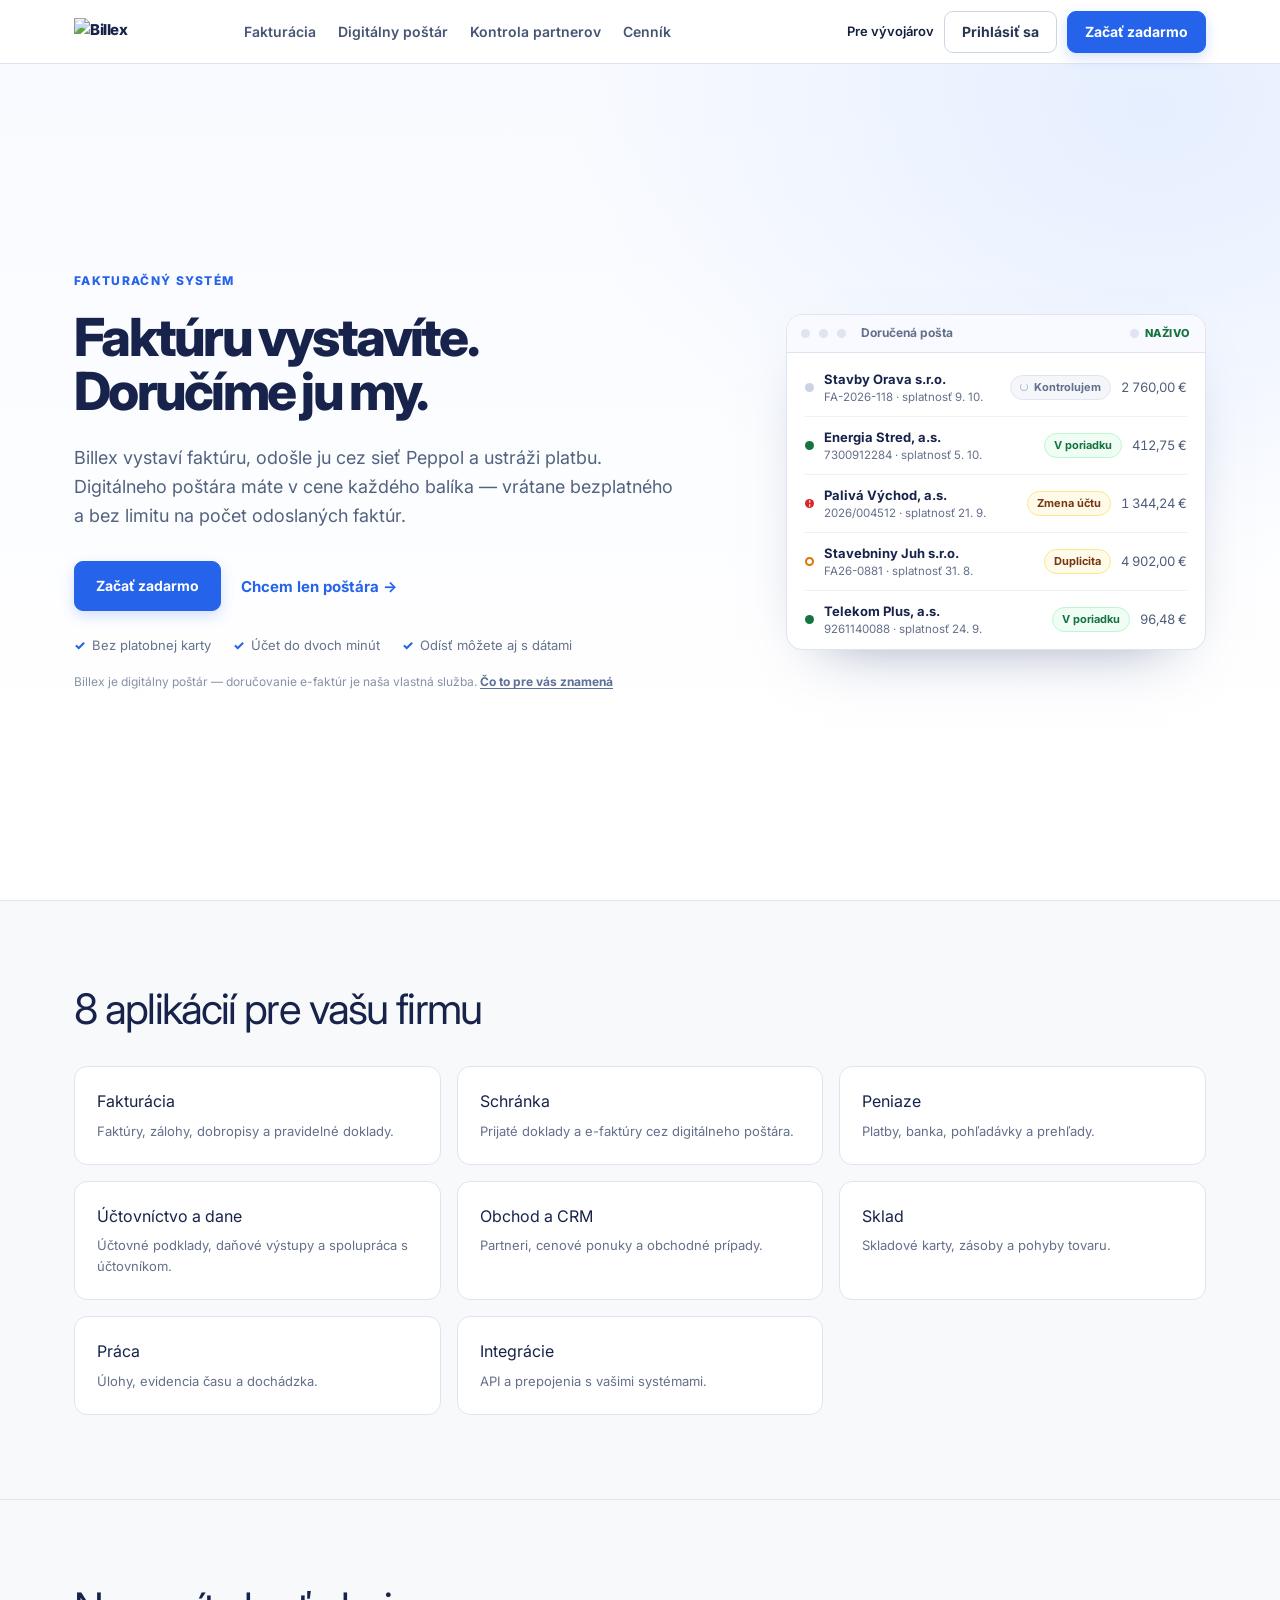
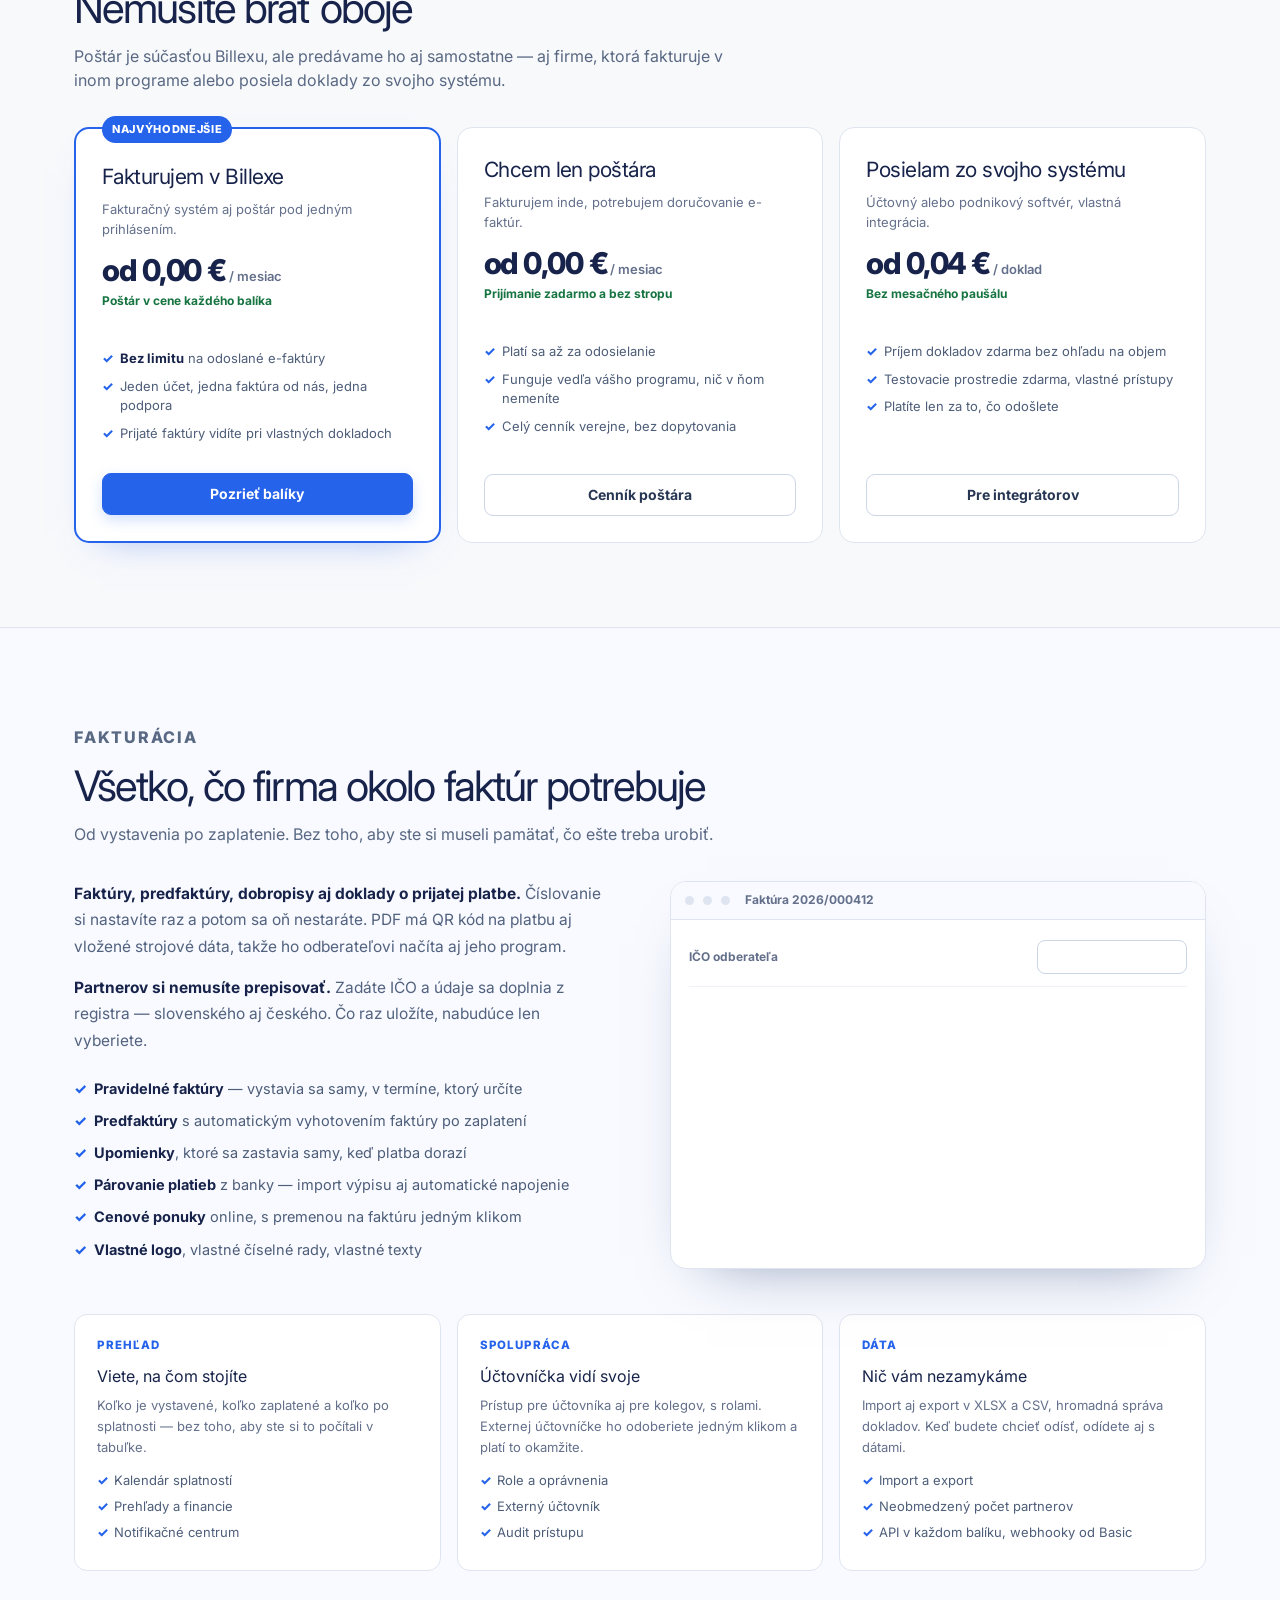
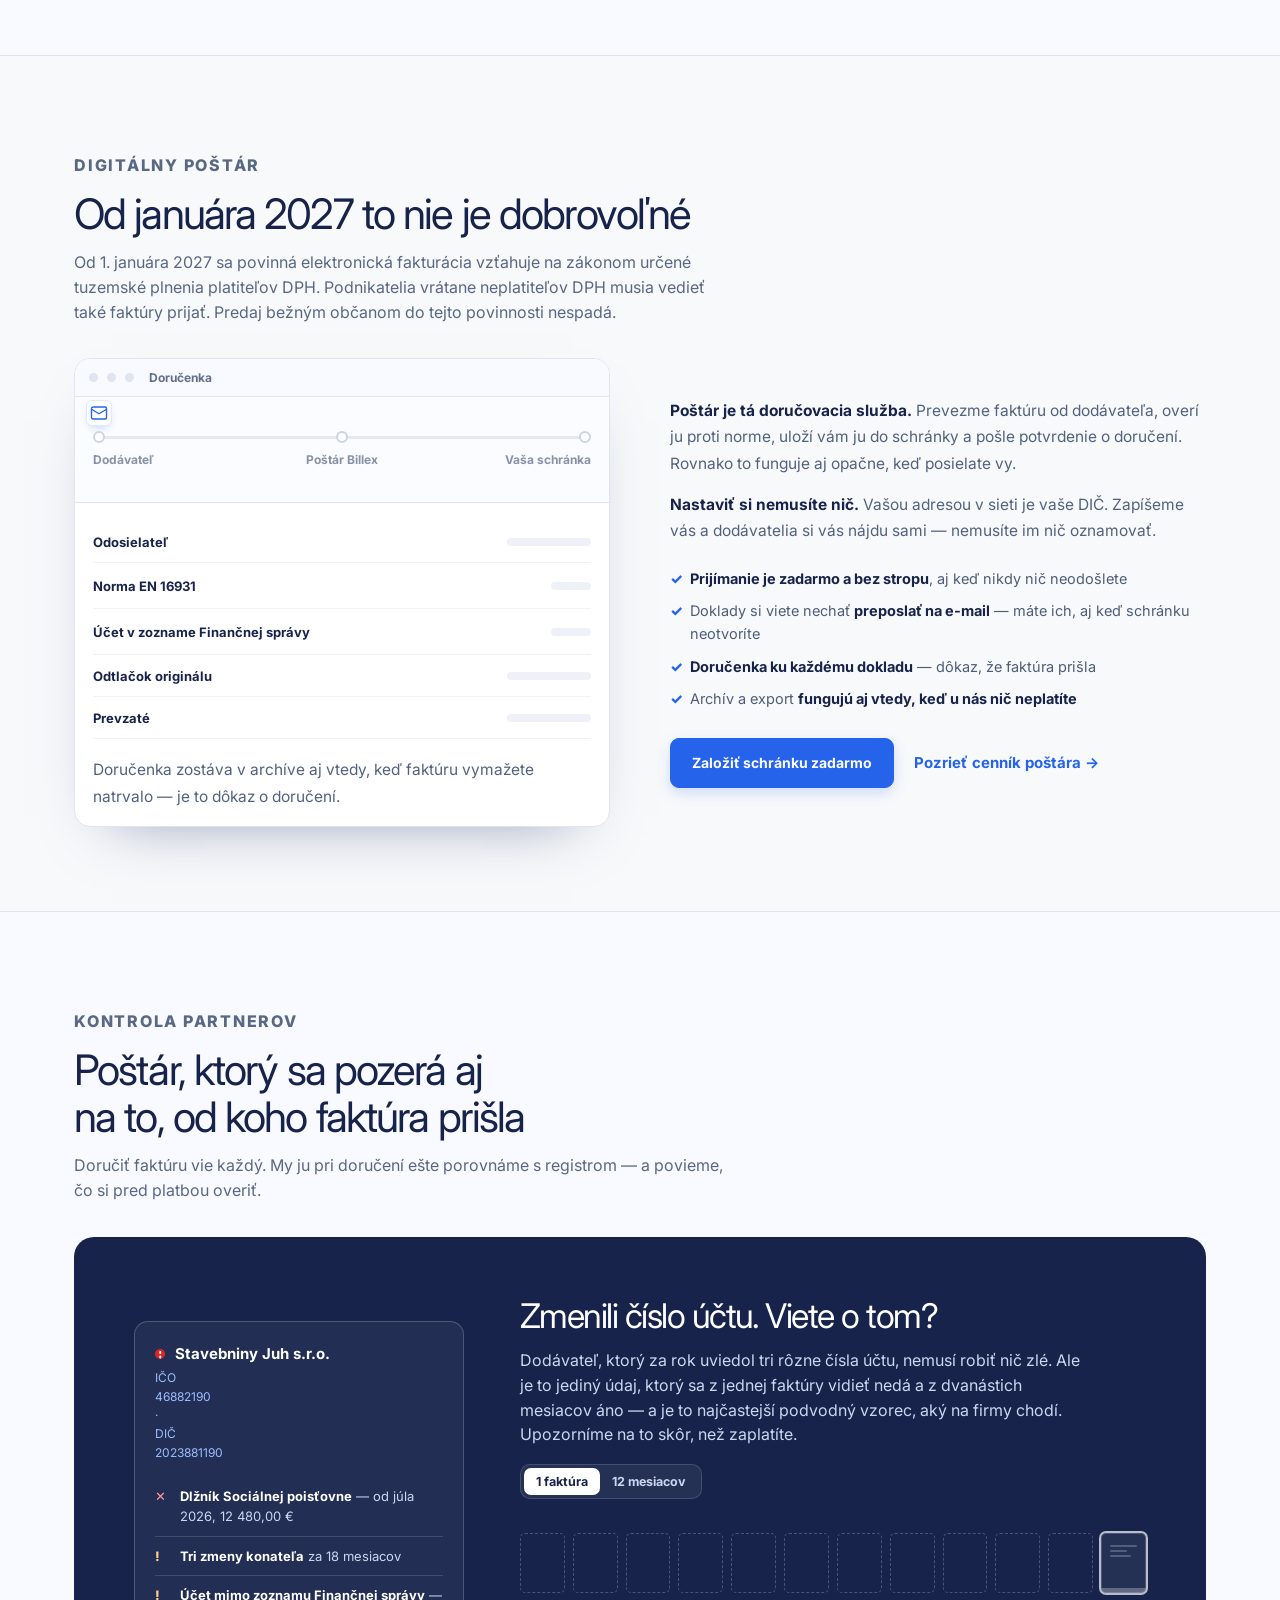
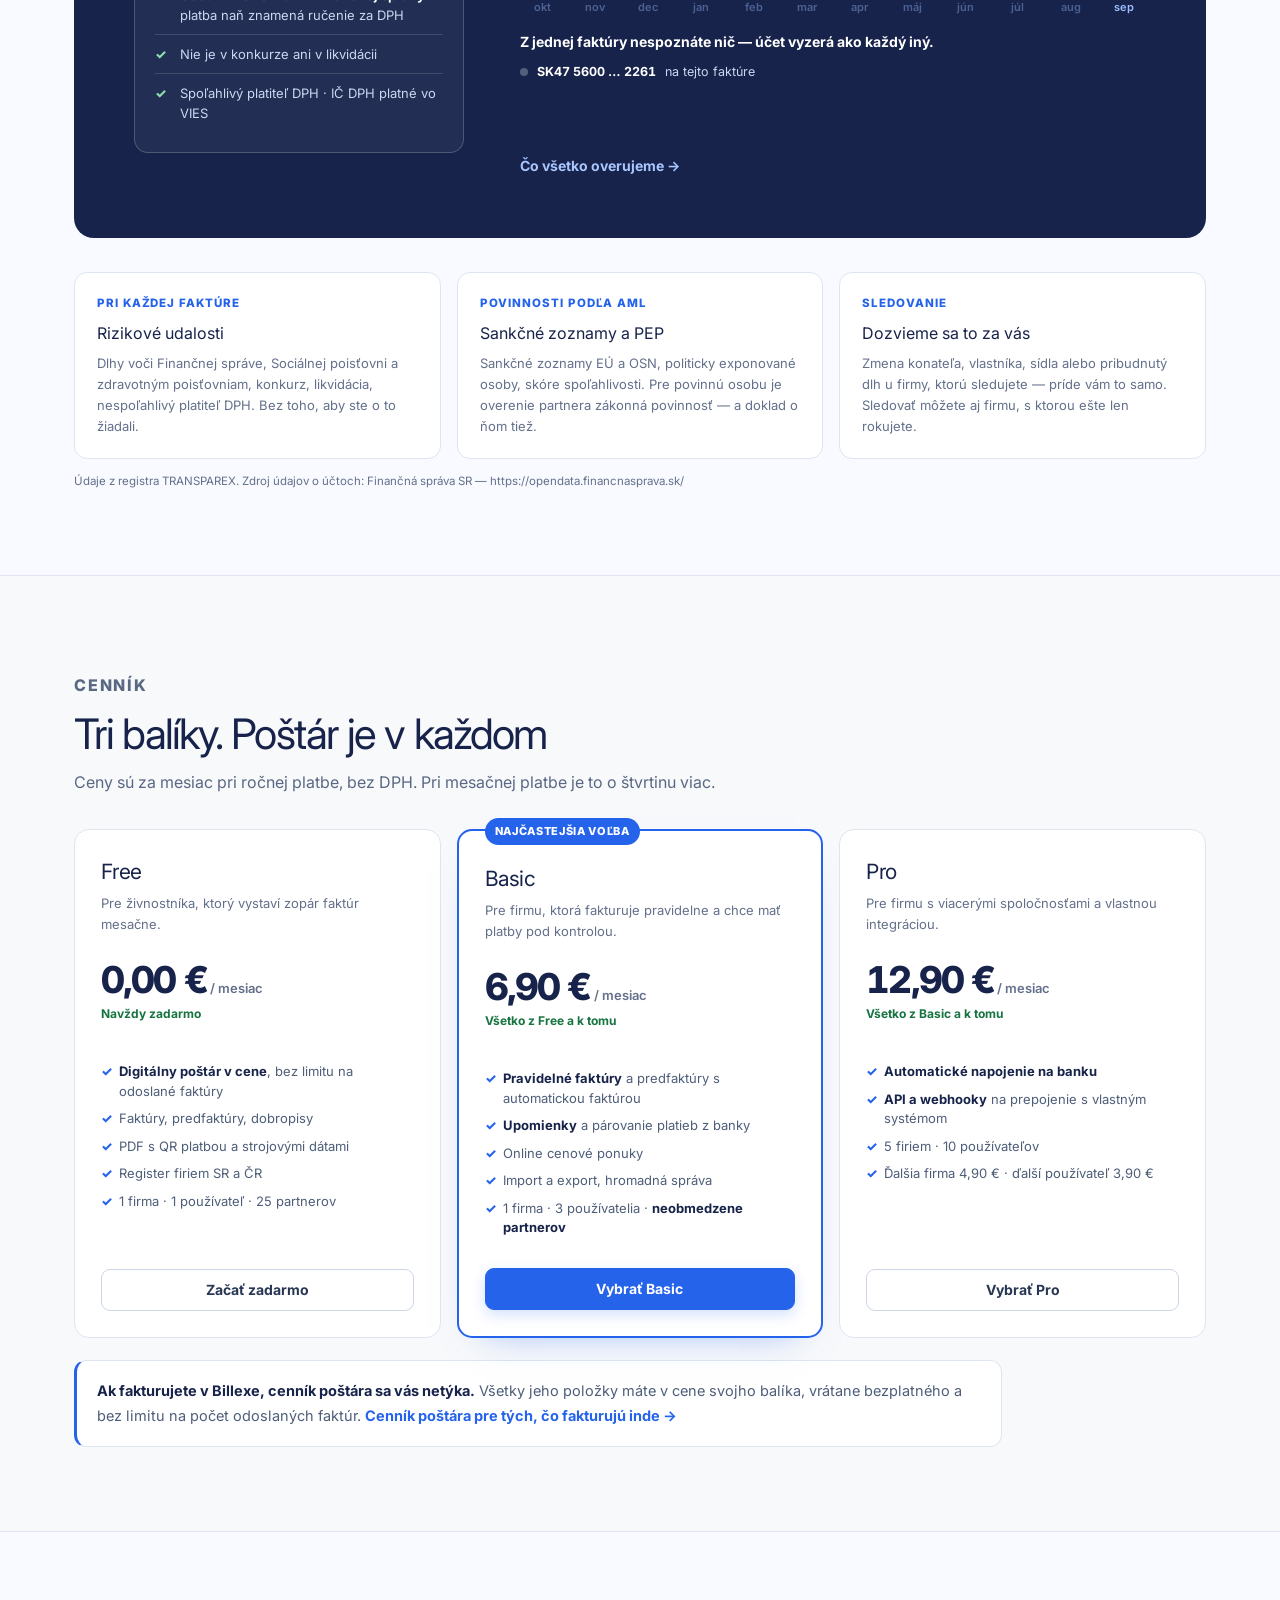
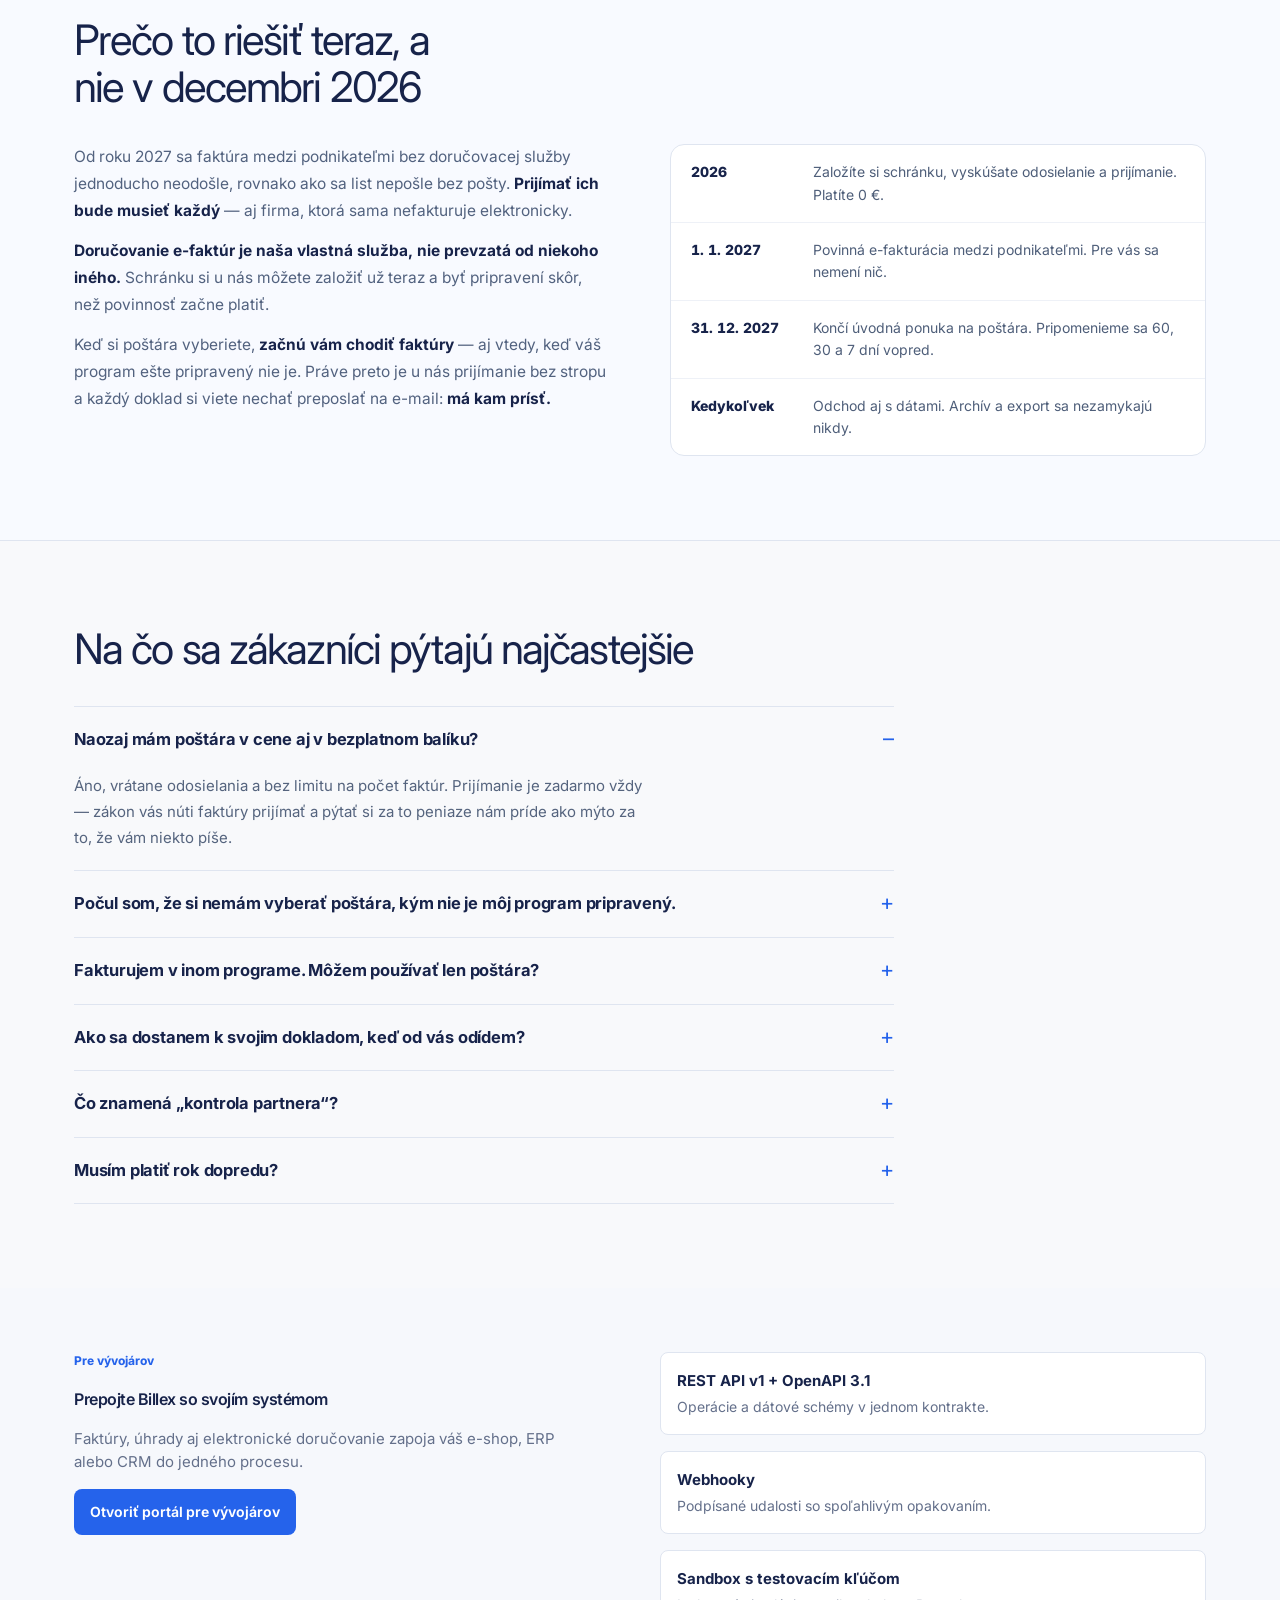
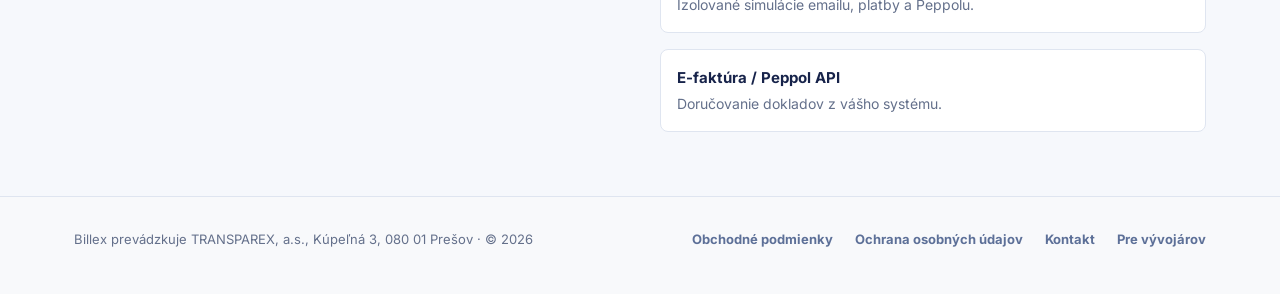
==== billex-homepage/index.html @ b067cc24 "feat(billex-homepage): loop the postman delivery animation The client is happy with the Digitálny po" ====
<!DOCTYPE html>
<html lang="sk" class="h-full"><head>
  <meta charset="UTF-8">
  <meta name="viewport" content="width=device-width, initial-scale=1.0">
  <title> Billex — fakturačný systém s digitálnym poštárom v cene</title>
  <meta name="description" content=" Billex vystaví faktúru, doručí ju cez sieť Peppol a ustráži platbu. Digitálneho poštára máte v cene každého balíka vrátane bezplatného.">
  <link rel="icon" href="https://www.billex.sk/favicon.ico?v=3" type="image/x-icon" sizes="16x16 32x32 48x48">
<link rel="icon" href="https://www.billex.sk/favicon.svg?v=3" type="image/svg+xml">
<link rel="apple-touch-icon" href="https://www.billex.sk/apple-touch-icon.png?v=3" sizes="180x180">
<meta name="theme-color" content="#17234A">
  <style data-from="https://www.billex.sk/build/assets/app-D28mmDm9.css">/*! tailwindcss v4.3.0 | MIT License | https://tailwindcss.com */
@layer properties{@supports (((-webkit-hyphens:none)) and (not (margin-trim:inline))) or ((-moz-orient:inline) and (not (color:rgb(from red r g b)))){*,:before,:after,::backdrop{--tw-translate-x:0;--tw-translate-y:0;--tw-translate-z:0;--tw-scale-x:1;--tw-scale-y:1;--tw-scale-z:1;--tw-rotate-x:initial;--tw-rotate-y:initial;--tw-rotate-z:initial;--tw-skew-x:initial;--tw-skew-y:initial;--tw-space-y-reverse:0;--tw-space-x-reverse:0;--tw-divide-x-reverse:0;--tw-border-style:solid;--tw-divide-y-reverse:0;--tw-gradient-position:initial;--tw-gradient-from:#0000;--tw-gradient-via:#0000;--tw-gradient-to:#0000;--tw-gradient-stops:initial;--tw-gradient-via-stops:initial;--tw-gradient-from-position:0%;--tw-gradient-via-position:50%;--tw-gradient-to-position:100%;--tw-leading:initial;--tw-font-weight:initial;--tw-tracking:initial;--tw-ordinal:initial;--tw-slashed-zero:initial;--tw-numeric-figure:initial;--tw-numeric-spacing:initial;--tw-numeric-fraction:initial;--tw-shadow:0 0 #0000;--tw-shadow-color:initial;--tw-shadow-alpha:100%;--tw-inset-shadow:0 0 #0000;--tw-inset-shadow-color:initial;--tw-inset-shadow-alpha:100%;--tw-ring-color:initial;--tw-ring-shadow:0 0 #0000;--tw-inset-ring-color:initial;--tw-inset-ring-shadow:0 0 #0000;--tw-ring-inset:initial;--tw-ring-offset-width:0px;--tw-ring-offset-color:#fff;--tw-ring-offset-shadow:0 0 #0000;--tw-outline-style:solid;--tw-blur:initial;--tw-brightness:initial;--tw-contrast:initial;--tw-grayscale:initial;--tw-hue-rotate:initial;--tw-invert:initial;--tw-opacity:initial;--tw-saturate:initial;--tw-sepia:initial;--tw-drop-shadow:initial;--tw-drop-shadow-color:initial;--tw-drop-shadow-alpha:100%;--tw-drop-shadow-size:initial;--tw-backdrop-blur:initial;--tw-backdrop-brightness:initial;--tw-backdrop-contrast:initial;--tw-backdrop-grayscale:initial;--tw-backdrop-hue-rotate:initial;--tw-backdrop-invert:initial;--tw-backdrop-opacity:initial;--tw-backdrop-saturate:initial;--tw-backdrop-sepia:initial;--tw-duration:initial;--tw-ease:initial;--tw-content:""}}}@layer theme{:root,:host{--font-sans:"Inter Variable", "Inter", ui-sans-serif, system-ui, sans-serif;--font-serif:ui-serif, Georgia, Cambria, "Times New Roman", Times, serif;--font-mono:"Inter Variable", "Inter", sans-serif;--color-red-50:var(--color-danger-50);--color-red-100:var(--color-danger-100);--color-red-200:var(--color-danger-200);--color-red-300:var(--color-danger-200);--color-red-400:var(--color-danger-400);--color-red-500:var(--color-danger-500);--color-red-600:var(--color-danger-600);--color-red-700:var(--color-danger-700);--color-red-800:var(--color-danger-700);--color-red-900:var(--color-danger-700);--color-red-950:var(--color-danger-700);--color-orange-50:var(--color-warning-50);--color-orange-100:var(--color-warning-100);--color-orange-200:var(--color-warning-200);--color-orange-300:var(--color-warning-300);--color-orange-400:var(--color-warning-300);--color-orange-500:var(--color-warning-500);--color-orange-600:var(--color-warning-600);--color-orange-700:var(--color-warning-700);--color-orange-800:var(--color-warning-800);--color-orange-900:var(--color-warning-800);--color-orange-950:var(--color-warning-800);--color-amber-50:var(--color-warning-50);--color-amber-100:var(--color-warning-100);--color-amber-200:var(--color-warning-200);--color-amber-300:var(--color-warning-300);--color-amber-400:var(--color-warning-300);--color-amber-500:var(--color-warning-500);--color-amber-600:var(--color-warning-600);--color-amber-700:var(--color-warning-700);--color-amber-800:var(--color-warning-800);--color-amber-900:var(--color-warning-800);--color-amber-950:var(--color-warning-800);--color-yellow-50:var(--color-warning-50);--color-yellow-100:var(--color-warning-100);--color-yellow-200:var(--color-warning-200);--color-yellow-300:var(--color-warning-300);--color-yellow-400:var(--color-warning-300);--color-yellow-500:var(--color-warning-500);--color-yellow-600:var(--color-warning-600);--color-yellow-700:var(--color-warning-700);--color-yellow-800:var(--color-warning-800);--color-yellow-900:var(--color-warning-800);--color-yellow-950:var(--color-warning-800);--color-lime-50:var(--color-success-50);--color-lime-100:var(--color-success-100);--color-lime-200:var(--color-success-200);--color-lime-300:var(--color-success-200);--color-lime-400:var(--color-success-500);--color-lime-500:var(--color-success-500);--color-lime-600:var(--color-success-600);--color-lime-700:var(--color-success-700);--color-lime-800:var(--color-success-700);--color-lime-900:var(--color-success-700);--color-lime-950:var(--color-success-700);--color-green-50:var(--color-success-50);--color-green-100:var(--color-success-100);--color-green-200:var(--color-success-200);--color-green-300:var(--color-success-200);--color-green-400:var(--color-success-500);--color-green-500:var(--color-success-500);--color-green-600:var(--color-success-600);--color-green-700:var(--color-success-700);--color-green-800:var(--color-success-700);--color-green-900:var(--color-success-700);--color-green-950:var(--color-success-700);--color-emerald-50:var(--color-success-50);--color-emerald-100:var(--color-success-100);--color-emerald-200:var(--color-success-200);--color-emerald-300:var(--color-success-200);--color-emerald-400:var(--color-success-500);--color-emerald-500:var(--color-success-500);--color-emerald-600:var(--color-success-600);--color-emerald-700:var(--color-success-700);--color-emerald-800:var(--color-success-700);--color-emerald-900:var(--color-success-700);--color-emerald-950:var(--color-success-700);--color-teal-50:var(--color-success-50);--color-teal-100:var(--color-success-100);--color-teal-200:var(--color-success-200);--color-teal-300:var(--color-success-200);--color-teal-400:var(--color-success-500);--color-teal-500:var(--color-success-500);--color-teal-600:var(--color-success-600);--color-teal-700:var(--color-success-700);--color-teal-800:var(--color-success-700);--color-teal-900:var(--color-success-700);--color-teal-950:var(--color-success-700);--color-cyan-50:var(--color-accent-50);--color-cyan-100:var(--color-accent-100);--color-cyan-200:var(--color-accent-200);--color-cyan-300:var(--color-accent-200);--color-cyan-400:var(--color-accent-500);--color-cyan-500:var(--color-accent-500);--color-cyan-600:var(--color-accent-600);--color-cyan-700:var(--color-accent-700);--color-cyan-800:var(--color-accent-700);--color-cyan-900:var(--color-accent-700);--color-cyan-950:var(--color-accent-700);--color-sky-50:var(--color-accent-50);--color-sky-100:var(--color-accent-100);--color-sky-200:var(--color-accent-200);--color-sky-300:var(--color-accent-200);--color-sky-400:var(--color-accent-500);--color-sky-500:var(--color-accent-500);--color-sky-600:var(--color-accent-600);--color-sky-700:var(--color-accent-700);--color-sky-800:var(--color-accent-700);--color-sky-900:var(--color-accent-700);--color-sky-950:var(--color-accent-700);--color-blue-50:var(--color-accent-50);--color-blue-100:var(--color-accent-100);--color-blue-200:var(--color-accent-200);--color-blue-300:var(--color-accent-200);--color-blue-400:var(--color-accent-500);--color-blue-500:var(--color-accent-500);--color-blue-600:var(--color-accent-600);--color-blue-700:var(--color-accent-700);--color-blue-800:var(--color-accent-700);--color-blue-900:var(--color-accent-700);--color-blue-950:var(--color-accent-700);--color-indigo-50:var(--color-accent-50);--color-indigo-100:var(--color-accent-100);--color-indigo-200:var(--color-accent-200);--color-indigo-300:var(--color-accent-200);--color-indigo-400:var(--color-accent-500);--color-indigo-500:var(--color-accent-500);--color-indigo-600:var(--color-accent-600);--color-indigo-700:var(--color-accent-700);--color-indigo-800:var(--color-accent-700);--color-indigo-900:var(--color-accent-700);--color-indigo-950:var(--color-accent-700);--color-violet-50:var(--color-accent-50);--color-violet-100:var(--color-accent-100);--color-violet-200:var(--color-accent-200);--color-violet-300:var(--color-accent-200);--color-violet-400:var(--color-accent-500);--color-violet-500:var(--color-accent-500);--color-violet-600:var(--color-accent-600);--color-violet-700:var(--color-accent-700);--color-violet-800:var(--color-accent-700);--color-violet-900:var(--color-accent-700);--color-violet-950:var(--color-accent-700);--color-purple-50:var(--color-accent-50);--color-purple-100:var(--color-accent-100);--color-purple-200:var(--color-accent-200);--color-purple-300:var(--color-accent-200);--color-purple-400:var(--color-accent-500);--color-purple-500:var(--color-accent-500);--color-purple-600:var(--color-accent-600);--color-purple-700:var(--color-accent-700);--color-purple-800:var(--color-accent-700);--color-purple-900:var(--color-accent-700);--color-purple-950:var(--color-accent-700);--color-fuchsia-50:var(--color-accent-50);--color-fuchsia-100:var(--color-accent-100);--color-fuchsia-200:var(--color-accent-200);--color-fuchsia-300:var(--color-accent-200);--color-fuchsia-400:var(--color-accent-500);--color-fuchsia-500:var(--color-accent-500);--color-fuchsia-600:var(--color-accent-600);--color-fuchsia-700:var(--color-accent-700);--color-fuchsia-800:var(--color-accent-700);--color-fuchsia-900:var(--color-accent-700);--color-fuchsia-950:var(--color-accent-700);--color-pink-50:var(--color-danger-50);--color-pink-100:var(--color-danger-100);--color-pink-200:var(--color-danger-200);--color-pink-300:var(--color-danger-200);--color-pink-400:var(--color-danger-400);--color-pink-500:var(--color-danger-500);--color-pink-600:var(--color-danger-600);--color-pink-700:var(--color-danger-700);--color-pink-800:var(--color-danger-700);--color-pink-900:var(--color-danger-700);--color-pink-950:var(--color-danger-700);--color-rose-50:var(--color-danger-50);--color-rose-100:var(--color-danger-100);--color-rose-200:var(--color-danger-200);--color-rose-300:var(--color-danger-200);--color-rose-400:var(--color-danger-400);--color-rose-500:var(--color-danger-500);--color-rose-600:var(--color-danger-600);--color-rose-700:var(--color-danger-700);--color-rose-800:var(--color-danger-700);--color-rose-900:var(--color-danger-700);--color-rose-950:var(--color-danger-700);--color-slate-50:var(--color-ink-50);--color-slate-100:var(--color-ink-100);--color-slate-200:var(--color-ink-200);--color-slate-300:var(--color-ink-300);--color-slate-400:var(--color-ink-400);--color-slate-500:var(--color-ink-500);--color-slate-600:var(--color-ink-600);--color-slate-700:var(--color-ink-700);--color-slate-800:var(--color-ink-800);--color-slate-900:var(--color-ink-900);--color-slate-950:var(--color-ink-900);--color-gray-50:var(--color-ink-50);--color-gray-100:var(--color-ink-100);--color-gray-200:var(--color-ink-200);--color-gray-300:var(--color-ink-300);--color-gray-400:var(--color-ink-400);--color-gray-500:var(--color-ink-500);--color-gray-600:var(--color-ink-600);--color-gray-700:var(--color-ink-700);--color-gray-800:var(--color-ink-800);--color-gray-900:var(--color-ink-900);--color-gray-950:var(--color-ink-900);--color-zinc-50:var(--color-ink-50);--color-zinc-100:var(--color-ink-100);--color-zinc-200:var(--color-ink-200);--color-zinc-300:var(--color-ink-300);--color-zinc-400:var(--color-ink-400);--color-zinc-500:var(--color-ink-500);--color-zinc-600:var(--color-ink-600);--color-zinc-700:var(--color-ink-700);--color-zinc-800:var(--color-ink-800);--color-zinc-900:var(--color-ink-900);--color-zinc-950:var(--color-ink-900);--color-neutral-50:var(--color-ink-50);--color-neutral-100:var(--color-ink-100);--color-neutral-200:var(--color-ink-200);--color-neutral-300:var(--color-ink-300);--color-neutral-400:var(--color-ink-400);--color-neutral-500:var(--color-ink-500);--color-neutral-600:var(--color-ink-600);--color-neutral-700:var(--color-ink-700);--color-neutral-800:var(--color-ink-800);--color-neutral-900:var(--color-ink-900);--color-neutral-950:var(--color-ink-900);--color-stone-50:var(--color-ink-50);--color-stone-100:var(--color-ink-100);--color-stone-200:var(--color-ink-200);--color-stone-300:var(--color-ink-300);--color-stone-400:var(--color-ink-400);--color-stone-500:var(--color-ink-500);--color-stone-600:var(--color-ink-600);--color-stone-700:var(--color-ink-700);--color-stone-800:var(--color-ink-800);--color-stone-900:var(--color-ink-900);--color-stone-950:var(--color-ink-900);--color-black:var(--color-ink-900);--color-white:#fff;--spacing:.25rem;--breakpoint-sm:40rem;--breakpoint-md:48rem;--breakpoint-lg:64rem;--breakpoint-xl:80rem;--breakpoint-2xl:96rem;--container-3xs:16rem;--container-2xs:18rem;--container-xs:20rem;--container-sm:24rem;--container-md:28rem;--container-lg:32rem;--container-xl:36rem;--container-2xl:42rem;--container-3xl:48rem;--container-4xl:56rem;--container-5xl:64rem;--container-6xl:72rem;--container-7xl:80rem;--text-xs:.75rem;--text-xs--line-height:calc(1 / .75);--text-sm:.875rem;--text-sm--line-height:calc(1.25 / .875);--text-base:1rem;--text-base--line-height:calc(1.5 / 1);--text-lg:1.125rem;--text-lg--line-height:calc(1.75 / 1.125);--text-xl:1.25rem;--text-xl--line-height:calc(1.75 / 1.25);--text-2xl:1.5rem;--text-2xl--line-height:calc(2 / 1.5);--text-3xl:1.875rem;--text-3xl--line-height:calc(2.25 / 1.875);--text-4xl:2.25rem;--text-4xl--line-height:calc(2.5 / 2.25);--text-5xl:3rem;--text-5xl--line-height:1;--text-6xl:3.75rem;--text-6xl--line-height:1;--text-7xl:4.5rem;--text-7xl--line-height:1;--text-8xl:6rem;--text-8xl--line-height:1;--text-9xl:8rem;--text-9xl--line-height:1;--font-weight-thin:100;--font-weight-extralight:200;--font-weight-light:300;--font-weight-normal:400;--font-weight-medium:500;--font-weight-semibold:600;--font-weight-bold:700;--font-weight-extrabold:800;--font-weight-black:900;--tracking-tighter:-.05em;--tracking-tight:-.025em;--tracking-normal:0em;--tracking-wide:.025em;--tracking-wider:.05em;--tracking-widest:.1em;--leading-tight:1.25;--leading-snug:1.375;--leading-normal:1.5;--leading-relaxed:1.625;--leading-loose:2;--radius-xs:.125rem;--radius-sm:.25rem;--radius-md:.375rem;--radius-lg:.5rem;--radius-xl:.75rem;--radius-2xl:1rem;--radius-3xl:1.5rem;--radius-4xl:2rem;--shadow-2xs:0 1px #0000000d;--shadow-xs:0 1px 2px 0 #0000000d;--shadow-sm:0 1px 3px 0 #0000001a, 0 1px 2px -1px #0000001a;--shadow-md:0 4px 6px -1px #0000001a, 0 2px 4px -2px #0000001a;--shadow-lg:0 10px 15px -3px #0000001a, 0 4px 6px -4px #0000001a;--shadow-xl:0 20px 25px -5px #0000001a, 0 8px 10px -6px #0000001a;--shadow-2xl:0 25px 50px -12px #00000040;--inset-shadow-2xs:inset 0 1px #0000000d;--inset-shadow-xs:inset 0 1px 1px #0000000d;--inset-shadow-sm:inset 0 2px 4px #0000000d;--drop-shadow-xs:0 1px 1px #0000000d;--drop-shadow-sm:0 1px 2px #00000026;--drop-shadow-md:0 3px 3px #0000001f;--drop-shadow-lg:0 4px 4px #00000026;--drop-shadow-xl:0 9px 7px #0000001a;--drop-shadow-2xl:0 25px 25px #00000026;--ease-in:cubic-bezier(.4, 0, 1, 1);--ease-out:cubic-bezier(0, 0, .2, 1);--ease-in-out:cubic-bezier(.4, 0, .2, 1);--animate-spin:spin 1s linear infinite;--animate-ping:ping 1s cubic-bezier(0, 0, .2, 1) infinite;--animate-pulse:pulse 2s cubic-bezier(.4, 0, .6, 1) infinite;--animate-bounce:bounce 1s infinite;--blur-xs:4px;--blur-sm:8px;--blur-md:12px;--blur-lg:16px;--blur-xl:24px;--blur-2xl:40px;--blur-3xl:64px;--perspective-dramatic:100px;--perspective-near:300px;--perspective-normal:500px;--perspective-midrange:800px;--perspective-distant:1200px;--aspect-video:16 / 9;--default-transition-duration:.15s;--default-transition-timing-function:cubic-bezier(.4, 0, .2, 1);--default-font-family:var(--font-sans);--default-mono-font-family:var(--font-mono);--color-navy-50:#f5f7fb;--color-navy-100:#e8edf6;--color-navy-200:#ccd5e8;--color-navy-300:#9fb0d2;--color-navy-400:#6b82b5;--color-navy-500:#3f5494;--color-navy-600:#2a3d75;--color-navy-700:#1b2c5e;--color-navy-800:#17234a;--color-navy-900:#13234a;--color-navy-950:#050b1f;--color-ink-50:#f8f9fb;--color-ink-100:#f1f3f8;--color-ink-200:#dbe0e8;--color-ink-300:#cbd0da;--color-ink-400:#94a0b4;--color-ink-500:#64748b;--color-ink-600:#475569;--color-ink-700:#334155;--color-ink-800:#1e293b;--color-ink-900:#0f172a;--color-accent-50:#ebf1ff;--color-accent-100:#dbe6ff;--color-accent-200:#bfcfff;--color-accent-500:#3b82f6;--color-accent-600:#2563eb;--color-accent-700:#1d4ed8;--color-success-50:#ecfdf5;--color-success-100:#d1fae5;--color-success-200:#a7f3d0;--color-success-500:#10b981;--color-success-600:#059669;--color-success-700:#047857;--color-danger-50:#fef2f2;--color-danger-100:#fee2e2;--color-danger-200:#fecaca;--color-danger-400:#f87171;--color-danger-500:#ef4444;--color-danger-600:#dc2626;--color-danger-700:#b91c1c;--color-warning-50:#fffbeb;--color-warning-100:#fef3c7;--color-warning-200:#fde68a;--color-warning-300:#fcd34d;--color-warning-500:#f59e0b;--color-warning-600:#d97706;--color-warning-700:#b45309;--color-warning-800:#92400e;--color-canvas:#eef1f6}}@layer base{*,:after,:before,::backdrop{box-sizing:border-box;border:0 solid;margin:0;padding:0}::file-selector-button{box-sizing:border-box;border:0 solid;margin:0;padding:0}html,:host{-webkit-text-size-adjust:100%;tab-size:4;line-height:1.5;font-family:var(--default-font-family,ui-sans-serif, system-ui, sans-serif, "Apple Color Emoji", "Segoe UI Emoji", "Segoe UI Symbol", "Noto Color Emoji");font-feature-settings:var(--default-font-feature-settings,normal);font-variation-settings:var(--default-font-variation-settings,normal);-webkit-tap-highlight-color:transparent}hr{height:0;color:inherit;border-top-width:1px}abbr:where([title]){-webkit-text-decoration:underline dotted;text-decoration:underline dotted}h1,h2,h3,h4,h5,h6{font-size:inherit;font-weight:inherit}a{color:inherit;-webkit-text-decoration:inherit;-webkit-text-decoration:inherit;-webkit-text-decoration:inherit;-webkit-text-decoration:inherit;text-decoration:inherit}b,strong{font-weight:bolder}code,kbd,samp,pre{font-family:var(--default-mono-font-family,ui-monospace, SFMono-Regular, Menlo, Monaco, Consolas, "Liberation Mono", "Courier New", monospace);font-feature-settings:var(--default-mono-font-feature-settings,normal);font-variation-settings:var(--default-mono-font-variation-settings,normal);font-size:1em}small{font-size:80%}sub,sup{vertical-align:baseline;font-size:75%;line-height:0;position:relative}sub{bottom:-.25em}sup{top:-.5em}table{text-indent:0;border-color:inherit;border-collapse:collapse}:-moz-focusring{outline:auto}progress{vertical-align:baseline}summary{display:list-item}ol,ul,menu{list-style:none}img,svg,video,canvas,audio,iframe,embed,object{vertical-align:middle;display:block}img,video{max-width:100%;height:auto}button,input,select,optgroup,textarea{font:inherit;font-feature-settings:inherit;font-variation-settings:inherit;letter-spacing:inherit;color:inherit;opacity:1;background-color:#0000;border-radius:0}::file-selector-button{font:inherit;font-feature-settings:inherit;font-variation-settings:inherit;letter-spacing:inherit;color:inherit;opacity:1;background-color:#0000;border-radius:0}:where(select:is([multiple],[size])) optgroup{font-weight:bolder}:where(select:is([multiple],[size])) optgroup option{padding-inline-start:20px}::file-selector-button{margin-inline-end:4px}::placeholder{opacity:1}@supports (not ((-webkit-appearance:-apple-pay-button))) or (contain-intrinsic-size:1px){::placeholder{color:currentColor}@supports (color:color-mix(in lab, red, red)){::placeholder{color:color-mix(in oklab, currentcolor 50%, transparent)}}}textarea{resize:vertical}::-webkit-search-decoration{-webkit-appearance:none}::-webkit-date-and-time-value{min-height:1lh;text-align:inherit}::-webkit-datetime-edit{display:inline-flex}::-webkit-datetime-edit-fields-wrapper{padding:0}::-webkit-datetime-edit{padding-block:0}::-webkit-datetime-edit-year-field{padding-block:0}::-webkit-datetime-edit-month-field{padding-block:0}::-webkit-datetime-edit-day-field{padding-block:0}::-webkit-datetime-edit-hour-field{padding-block:0}::-webkit-datetime-edit-minute-field{padding-block:0}::-webkit-datetime-edit-second-field{padding-block:0}::-webkit-datetime-edit-millisecond-field{padding-block:0}::-webkit-datetime-edit-meridiem-field{padding-block:0}::-webkit-calendar-picker-indicator{line-height:1}:-moz-ui-invalid{box-shadow:none}button,input:where([type=button],[type=reset],[type=submit]){appearance:button}::file-selector-button{appearance:button}::-webkit-inner-spin-button{height:auto}::-webkit-outer-spin-button{height:auto}[hidden]:where(:not([hidden=until-found])){display:none!important}*,:before,:after,::backdrop{border-color:var(--color-ink-200,currentColor)}::file-selector-button{border-color:var(--color-ink-200,currentColor)}body{color:var(--color-ink-700)}}@layer components{main [data-page-tabs]{display:flex}.ui-page-title{color:var(--color-navy-800);font-size:24px;font-weight:600;line-height:32px}.ui-section-title{color:var(--color-navy-800);font-size:16px;font-weight:600;line-height:24px}.ui-card{border-color:var(--color-ink-200);color:var(--color-ink-700)}.ui-kpi-value{color:var(--color-navy-900);font-size:24px;font-weight:800;line-height:32px}.ui-table{width:100%;color:var(--color-ink-700);font-size:14px;line-height:20px}:is(main,[data-cennik-page]) :is([data-komponent=page-primary],[data-komponent=page-secondary],[data-komponent=page-danger]):not([data-list-filter-footer] *),main [data-komponent=status-badge][data-komponent],main [data-komponent=list-filter][data-komponent-source=zaklad-adapter]{display:inline-flex}}@layer utilities{.\@container{container-type:inline-size}.pointer-events-none{pointer-events:none}.collapse{visibility:collapse}.invisible{visibility:hidden}.visible{visibility:visible}.sr-only{clip-path:inset(50%);white-space:nowrap;border-width:0;width:1px;height:1px;margin:-1px;padding:0;position:absolute;overflow:hidden}.absolute{position:absolute}.fixed{position:fixed}.relative{position:relative}.static{position:static}.sticky{position:sticky}.inset-0{inset:calc(var(--spacing) * 0)}.inset-x-0{inset-inline:calc(var(--spacing) * 0)}.inset-y-0{inset-block:calc(var(--spacing) * 0)}.-top-0\.5{top:calc(var(--spacing) * -.5)}.top-0{top:calc(var(--spacing) * 0)}.top-0\.5{top:calc(var(--spacing) * .5)}.top-1{top:calc(var(--spacing) * 1)}.top-1\.5{top:calc(var(--spacing) * 1.5)}.top-1\/2{top:50%}.top-2{top:calc(var(--spacing) * 2)}.top-4{top:calc(var(--spacing) * 4)}.top-5{top:calc(var(--spacing) * 5)}.top-7{top:calc(var(--spacing) * 7)}.top-9{top:calc(var(--spacing) * 9)}.top-11{top:calc(var(--spacing) * 11)}.top-12{top:calc(var(--spacing) * 12)}.top-\[-1px\]{top:-1px}.top-\[3px\]{top:3px}.top-\[102px\]{top:102px}.top-auto{top:auto}.top-full{top:100%}.-right-0\.5{right:calc(var(--spacing) * -.5)}.-right-3{right:calc(var(--spacing) * -3)}.right-0{right:calc(var(--spacing) * 0)}.right-0\.5{right:calc(var(--spacing) * .5)}.right-1{right:calc(var(--spacing) * 1)}.right-2{right:calc(var(--spacing) * 2)}.right-2\.5{right:calc(var(--spacing) * 2.5)}.right-3{right:calc(var(--spacing) * 3)}.right-4{right:calc(var(--spacing) * 4)}.right-6{right:calc(var(--spacing) * 6)}.right-8{right:calc(var(--spacing) * 8)}.right-12{right:calc(var(--spacing) * 12)}.right-\[3px\]{right:3px}.bottom-0{bottom:calc(var(--spacing) * 0)}.bottom-6{bottom:calc(var(--spacing) * 6)}.bottom-\[-1\.5rem\]{bottom:-1.5rem}.left-0{left:calc(var(--spacing) * 0)}.left-0\.5{left:calc(var(--spacing) * .5)}.left-1\/2{left:50%}.left-2{left:calc(var(--spacing) * 2)}.left-2\.5{left:calc(var(--spacing) * 2.5)}.left-3{left:calc(var(--spacing) * 3)}.left-\[-10000px\]{left:-10000px}.left-\[3px\]{left:3px}.left-\[7px\]{left:7px}.left-\[13px\]{left:13px}.left-\[19px\]{left:19px}.isolate{isolation:isolate}.-z-10{z-index:calc(10 * -1)}.z-0{z-index:0}.z-10{z-index:10}.z-20{z-index:20}.z-30{z-index:30}.z-40{z-index:40}.z-50{z-index:50}.z-\[55\]{z-index:55}.z-\[60\]{z-index:60}.z-\[65\]{z-index:65}.z-\[70\]{z-index:70}.z-\[80\]{z-index:80}.z-\[90\]{z-index:90}.z-\[92\]{z-index:92}.z-\[93\]{z-index:93}.z-\[100\]{z-index:100}.z-\[300\]{z-index:300}.col-span-2{grid-column:span 2/span 2}.col-span-3{grid-column:span 3/span 3}.col-span-4{grid-column:span 4/span 4}.col-span-5{grid-column:span 5/span 5}.col-span-8{grid-column:span 8/span 8}.col-span-full{grid-column:1/-1}.col-start-2{grid-column-start:2}.row-start-1{grid-row-start:1}.row-start-2{grid-row-start:2}.container{width:100%}@media (width>=40rem){.container{max-width:40rem}}@media (width>=48rem){.container{max-width:48rem}}@media (width>=64rem){.container{max-width:64rem}}@media (width>=80rem){.container{max-width:80rem}}@media (width>=96rem){.container{max-width:96rem}}.container\!{width:100%!important}@media (width>=40rem){.container\!{max-width:40rem!important}}@media (width>=48rem){.container\!{max-width:48rem!important}}@media (width>=64rem){.container\!{max-width:64rem!important}}@media (width>=80rem){.container\!{max-width:80rem!important}}@media (width>=96rem){.container\!{max-width:96rem!important}}.m-0\.5{margin:calc(var(--spacing) * .5)}.m-1{margin:calc(var(--spacing) * 1)}.m-3{margin:calc(var(--spacing) * 3)}.m-4{margin:calc(var(--spacing) * 4)}.m-5{margin:calc(var(--spacing) * 5)}.m-6{margin:calc(var(--spacing) * 6)}.m-\[a-z0-9\]{margin:a-z0-9}.m-auto{margin:auto}.-mx-1{margin-inline:calc(var(--spacing) * -1)}.-mx-4{margin-inline:calc(var(--spacing) * -4)}.mx-1{margin-inline:calc(var(--spacing) * 1)}.mx-2{margin-inline:calc(var(--spacing) * 2)}.mx-4{margin-inline:calc(var(--spacing) * 4)}.mx-5{margin-inline:calc(var(--spacing) * 5)}.mx-6{margin-inline:calc(var(--spacing) * 6)}.mx-auto{margin-inline:auto}.my-1{margin-block:calc(var(--spacing) * 1)}.my-1\.5{margin-block:calc(var(--spacing) * 1.5)}.my-2{margin-block:calc(var(--spacing) * 2)}.my-3{margin-block:calc(var(--spacing) * 3)}.my-3\.5{margin-block:calc(var(--spacing) * 3.5)}.my-4{margin-block:calc(var(--spacing) * 4)}.my-5{margin-block:calc(var(--spacing) * 5)}.my-6{margin-block:calc(var(--spacing) * 6)}.my-8{margin-block:calc(var(--spacing) * 8)}.my-auto{margin-block:auto}.me-3{margin-inline-end:calc(var(--spacing) * 3)}.-mt-0\.5{margin-top:calc(var(--spacing) * -.5)}.-mt-1{margin-top:calc(var(--spacing) * -1)}.-mt-1\.5{margin-top:calc(var(--spacing) * -1.5)}.-mt-3{margin-top:calc(var(--spacing) * -3)}.-mt-5{margin-top:calc(var(--spacing) * -5)}.-mt-12{margin-top:calc(var(--spacing) * -12)}.-mt-\[6\.6rem\]{margin-top:-6.6rem}.-mt-px{margin-top:-1px}.mt-0{margin-top:calc(var(--spacing) * 0)}.mt-0\.5{margin-top:calc(var(--spacing) * .5)}.mt-1{margin-top:calc(var(--spacing) * 1)}.mt-1\.5{margin-top:calc(var(--spacing) * 1.5)}.mt-2{margin-top:calc(var(--spacing) * 2)}.mt-2\.5{margin-top:calc(var(--spacing) * 2.5)}.mt-3{margin-top:calc(var(--spacing) * 3)}.mt-3\.5{margin-top:calc(var(--spacing) * 3.5)}.mt-4{margin-top:calc(var(--spacing) * 4)}.mt-5{margin-top:calc(var(--spacing) * 5)}.mt-6{margin-top:calc(var(--spacing) * 6)}.mt-7{margin-top:calc(var(--spacing) * 7)}.mt-8{margin-top:calc(var(--spacing) * 8)}.mt-10{margin-top:calc(var(--spacing) * 10)}.mt-12{margin-top:calc(var(--spacing) * 12)}.mt-28{margin-top:calc(var(--spacing) * 28)}.mt-\[3px\]{margin-top:3px}.mt-auto{margin-top:auto}.mt-px{margin-top:1px}.mr-1{margin-right:calc(var(--spacing) * 1)}.mr-1\.5{margin-right:calc(var(--spacing) * 1.5)}.mr-2{margin-right:calc(var(--spacing) * 2)}.mr-3{margin-right:calc(var(--spacing) * 3)}.mr-4{margin-right:calc(var(--spacing) * 4)}.mr-6{margin-right:calc(var(--spacing) * 6)}.mr-auto{margin-right:auto}.-mb-px{margin-bottom:-1px}.mb-0{margin-bottom:calc(var(--spacing) * 0)}.mb-0\.5{margin-bottom:calc(var(--spacing) * .5)}.mb-1{margin-bottom:calc(var(--spacing) * 1)}.mb-1\.5{margin-bottom:calc(var(--spacing) * 1.5)}.mb-2{margin-bottom:calc(var(--spacing) * 2)}.mb-2\.5{margin-bottom:calc(var(--spacing) * 2.5)}.mb-3{margin-bottom:calc(var(--spacing) * 3)}.mb-3\.5{margin-bottom:calc(var(--spacing) * 3.5)}.mb-4{margin-bottom:calc(var(--spacing) * 4)}.mb-5{margin-bottom:calc(var(--spacing) * 5)}.mb-6{margin-bottom:calc(var(--spacing) * 6)}.mb-7{margin-bottom:calc(var(--spacing) * 7)}.mb-8{margin-bottom:calc(var(--spacing) * 8)}.mb-16{margin-bottom:calc(var(--spacing) * 16)}.mb-20{margin-bottom:calc(var(--spacing) * 20)}.-ml-8{margin-left:calc(var(--spacing) * -8)}.-ml-px{margin-left:-1px}.ml-0\.5{margin-left:calc(var(--spacing) * .5)}.ml-1{margin-left:calc(var(--spacing) * 1)}.ml-1\.5{margin-left:calc(var(--spacing) * 1.5)}.ml-2{margin-left:calc(var(--spacing) * 2)}.ml-3{margin-left:calc(var(--spacing) * 3)}.ml-4{margin-left:calc(var(--spacing) * 4)}.ml-6{margin-left:calc(var(--spacing) * 6)}.ml-7{margin-left:calc(var(--spacing) * 7)}.ml-12{margin-left:calc(var(--spacing) * 12)}.ml-\[29px\]{margin-left:29px}.ml-auto{margin-left:auto}.line-clamp-2{-webkit-line-clamp:2;-webkit-box-orient:vertical;display:-webkit-box;overflow:hidden}.block{display:block}.contents{display:contents}.flex{display:flex}.grid{display:grid}.hidden{display:none}.inline{display:inline}.inline\!{display:inline!important}.inline-block{display:inline-block}.inline-flex{display:inline-flex}.inline-grid{display:inline-grid}.inline-table{display:inline-table}.list-item{display:list-item}.table{display:table}.table\!{display:table!important}.table-caption{display:table-caption}.table-cell{display:table-cell}.table-column{display:table-column}.table-column-group{display:table-column-group}.table-footer-group{display:table-footer-group}.table-header-group{display:table-header-group}.table-row{display:table-row}.table-row-group{display:table-row-group}.aspect-\[335\/364\]{aspect-ratio:335/364}.size-2{width:calc(var(--spacing) * 2);height:calc(var(--spacing) * 2)}.size-3{width:calc(var(--spacing) * 3);height:calc(var(--spacing) * 3)}.size-5{width:calc(var(--spacing) * 5);height:calc(var(--spacing) * 5)}.size-\[9px\]{width:9px;height:9px}.\!h-4{height:calc(var(--spacing) * 4)!important}.h-0{height:calc(var(--spacing) * 0)}.h-0\.5{height:calc(var(--spacing) * .5)}.h-1{height:calc(var(--spacing) * 1)}.h-1\.5{height:calc(var(--spacing) * 1.5)}.h-2{height:calc(var(--spacing) * 2)}.h-2\.5{height:calc(var(--spacing) * 2.5)}.h-3{height:calc(var(--spacing) * 3)}.h-3\.5{height:calc(var(--spacing) * 3.5)}.h-4{height:calc(var(--spacing) * 4)}.h-5{height:calc(var(--spacing) * 5)}.h-6{height:calc(var(--spacing) * 6)}.h-7{height:calc(var(--spacing) * 7)}.h-8{height:calc(var(--spacing) * 8)}.h-9{height:calc(var(--spacing) * 9)}.h-10{height:calc(var(--spacing) * 10)}.h-11{height:calc(var(--spacing) * 11)}.h-12{height:calc(var(--spacing) * 12)}.h-14{height:calc(var(--spacing) * 14)}.h-14\.5{height:calc(var(--spacing) * 14.5)}.h-16{height:calc(var(--spacing) * 16)}.h-24{height:calc(var(--spacing) * 24)}.h-28{height:calc(var(--spacing) * 28)}.h-32{height:calc(var(--spacing) * 32)}.h-36{height:calc(var(--spacing) * 36)}.h-40{height:calc(var(--spacing) * 40)}.h-\[0-9a-zA-Z\]{height:0-9a-zA-Z}.h-\[1\.375rem\]{height:1.375rem}.h-\[2\.125rem\]{height:2.125rem}.h-\[2\.375rem\]{height:2.375rem}.h-\[9px\]{height:9px}.h-\[13px\]{height:13px}.h-\[14px\]{height:14px}.h-\[15px\]{height:15px}.h-\[17px\]{height:17px}.h-\[18px\]{height:18px}.h-\[19px\]{height:19px}.h-\[22px\]{height:22px}.h-\[23\.5px\]{height:23.5px}.h-\[26px\]{height:26px}.h-\[28px\]{height:28px}.h-\[30px\]{height:30px}.h-\[32px\]{height:32px}.h-\[34px\]{height:34px}.h-\[38px\]{height:38px}.h-\[42px\]{height:42px}.h-\[56px\]{height:56px}.h-\[64px\]{height:64px}.h-\[65vh\]{height:65vh}.h-\[70vh\]{height:70vh}.h-\[76px\]{height:76px}.h-\[640px\]{height:640px}.h-\[650px\]{height:650px}.h-\[850px\]{height:850px}.h-\[a-f0-9\]{height:a-f0-9}.h-auto{height:auto}.h-fit{height:fit-content}.h-full{height:100%}.h-px{height:1px}.max-h-8{max-height:calc(var(--spacing) * 8)}.max-h-12{max-height:calc(var(--spacing) * 12)}.max-h-40{max-height:calc(var(--spacing) * 40)}.max-h-48{max-height:calc(var(--spacing) * 48)}.max-h-56{max-height:calc(var(--spacing) * 56)}.max-h-60{max-height:calc(var(--spacing) * 60)}.max-h-64{max-height:calc(var(--spacing) * 64)}.max-h-72{max-height:calc(var(--spacing) * 72)}.max-h-80{max-height:calc(var(--spacing) * 80)}.max-h-96{max-height:calc(var(--spacing) * 96)}.max-h-\[60vh\]{max-height:60vh}.max-h-\[65vh\]{max-height:65vh}.max-h-\[70vh\]{max-height:70vh}.max-h-\[80vh\]{max-height:80vh}.max-h-\[82vh\]{max-height:82vh}.max-h-\[85vh\]{max-height:85vh}.max-h-\[88vh\]{max-height:88vh}.max-h-\[90vh\]{max-height:90vh}.max-h-\[190px\]{max-height:190px}.max-h-\[340px\]{max-height:340px}.max-h-\[420px\]{max-height:420px}.max-h-\[500px\]{max-height:500px}.max-h-\[calc\(100dvh-5rem\)\]{max-height:calc(100dvh - 5rem)}.max-h-\[calc\(100dvh-6rem\)\]{max-height:calc(100dvh - 6rem)}.max-h-\[calc\(100dvh-7rem\)\]{max-height:calc(100dvh - 7rem)}.max-h-\[calc\(100vh-1\.5rem\)\]{max-height:calc(100vh - 1.5rem)}.max-h-\[calc\(100vh-3rem\)\]{max-height:calc(100vh - 3rem)}.max-h-full{max-height:100%}.min-h-0{min-height:calc(var(--spacing) * 0)}.min-h-6{min-height:calc(var(--spacing) * 6)}.min-h-20{min-height:calc(var(--spacing) * 20)}.min-h-28{min-height:calc(var(--spacing) * 28)}.min-h-\[2\.375rem\]{min-height:2.375rem}.min-h-\[21px\]{min-height:21px}.min-h-\[28px\]{min-height:28px}.min-h-\[30px\]{min-height:30px}.min-h-\[34px\]{min-height:34px}.min-h-\[38px\]{min-height:38px}.min-h-\[40px\]{min-height:40px}.min-h-\[48px\]{min-height:48px}.min-h-\[64px\]{min-height:64px}.min-h-\[76px\]{min-height:76px}.min-h-\[82px\]{min-height:82px}.min-h-\[84px\]{min-height:84px}.min-h-\[86px\]{min-height:86px}.min-h-\[92px\]{min-height:92px}.min-h-\[104px\]{min-height:104px}.min-h-\[110px\]{min-height:110px}.min-h-\[164px\]{min-height:164px}.min-h-\[240px\]{min-height:240px}.min-h-\[400px\]{min-height:400px}.min-h-\[420px\]{min-height:420px}.min-h-\[460px\]{min-height:460px}.min-h-\[500px\]{min-height:500px}.min-h-\[520px\]{min-height:520px}.min-h-\[calc\(100vh-48px\)\]{min-height:calc(100vh - 48px)}.min-h-dvh{min-height:100dvh}.min-h-full{min-height:100%}.min-h-screen{min-height:100vh}.\!w-4{width:calc(var(--spacing) * 4)!important}.w-0\.5{width:calc(var(--spacing) * .5)}.w-1{width:calc(var(--spacing) * 1)}.w-1\.5{width:calc(var(--spacing) * 1.5)}.w-1\/2{width:50%}.w-1\/3{width:33.3333%}.w-2{width:calc(var(--spacing) * 2)}.w-2\.5{width:calc(var(--spacing) * 2.5)}.w-2\/3{width:66.6667%}.w-3{width:calc(var(--spacing) * 3)}.w-3\.5{width:calc(var(--spacing) * 3.5)}.w-4{width:calc(var(--spacing) * 4)}.w-5{width:calc(var(--spacing) * 5)}.w-6{width:calc(var(--spacing) * 6)}.w-7{width:calc(var(--spacing) * 7)}.w-8{width:calc(var(--spacing) * 8)}.w-9{width:calc(var(--spacing) * 9)}.w-10{width:calc(var(--spacing) * 10)}.w-11{width:calc(var(--spacing) * 11)}.w-12{width:calc(var(--spacing) * 12)}.w-14{width:calc(var(--spacing) * 14)}.w-16{width:calc(var(--spacing) * 16)}.w-20{width:calc(var(--spacing) * 20)}.w-24{width:calc(var(--spacing) * 24)}.w-28{width:calc(var(--spacing) * 28)}.w-32{width:calc(var(--spacing) * 32)}.w-36{width:calc(var(--spacing) * 36)}.w-40{width:calc(var(--spacing) * 40)}.w-44{width:calc(var(--spacing) * 44)}.w-48{width:calc(var(--spacing) * 48)}.w-52{width:calc(var(--spacing) * 52)}.w-56{width:calc(var(--spacing) * 56)}.w-60{width:calc(var(--spacing) * 60)}.w-64{width:calc(var(--spacing) * 64)}.w-72{width:calc(var(--spacing) * 72)}.w-80{width:calc(var(--spacing) * 80)}.w-96{width:calc(var(--spacing) * 96)}.w-\[0-9a-fA-F\]{width:0-9a-fA-F}.w-\[2\.125rem\]{width:2.125rem}.w-\[2\.375rem\]{width:2.375rem}.w-\[9px\]{width:9px}.w-\[13px\]{width:13px}.w-\[14px\]{width:14px}.w-\[15px\]{width:15px}.w-\[17px\]{width:17px}.w-\[18px\]{width:18px}.w-\[19px\]{width:19px}.w-\[22px\]{width:22px}.w-\[26\%\]{width:26%}.w-\[26px\]{width:26px}.w-\[26rem\]{width:26rem}.w-\[30px\]{width:30px}.w-\[34px\]{width:34px}.w-\[36px\]{width:36px}.w-\[38px\]{width:38px}.w-\[44px\]{width:44px}.w-\[70px\]{width:70px}.w-\[84px\]{width:84px}.w-\[86px\]{width:86px}.w-\[90px\]{width:90px}.w-\[92px\]{width:92px}.w-\[104px\]{width:104px}.w-\[110px\]{width:110px}.w-\[116px\]{width:116px}.w-\[120px\]{width:120px}.w-\[130px\]{width:130px}.w-\[132px\]{width:132px}.w-\[140px\]{width:140px}.w-\[150px\]{width:150px}.w-\[180px\]{width:180px}.w-\[220px\]{width:220px}.w-\[300px\]{width:300px}.w-\[320px\]{width:320px}.w-\[420px\]{width:420px}.w-\[438px\]{width:438px}.w-\[720px\]{width:720px}.w-\[calc\(100\%-2rem\)\]{width:calc(100% - 2rem)}.w-auto{width:auto}.w-fit{width:fit-content}.w-full{width:100%}.w-max{width:max-content}.w-px{width:1px}.max-w-2xl{max-width:var(--container-2xl)}.max-w-3xl{max-width:var(--container-3xl)}.max-w-4xl{max-width:var(--container-4xl)}.max-w-5xl{max-width:var(--container-5xl)}.max-w-6xl{max-width:var(--container-6xl)}.max-w-7xl{max-width:var(--container-7xl)}.max-w-24{max-width:calc(var(--spacing) * 24)}.max-w-40{max-width:calc(var(--spacing) * 40)}.max-w-150{max-width:calc(var(--spacing) * 150)}.max-w-\[34rem\]{max-width:34rem}.max-w-\[42ch\]{max-width:42ch}.max-w-\[52ch\]{max-width:52ch}.max-w-\[56ch\]{max-width:56ch}.max-w-\[58ch\]{max-width:58ch}.max-w-\[60\%\]{max-width:60%}.max-w-\[60ch\]{max-width:60ch}.max-w-\[62ch\]{max-width:62ch}.max-w-\[68px\]{max-width:68px}.max-w-\[70ch\]{max-width:70ch}.max-w-\[72ch\]{max-width:72ch}.max-w-\[74ch\]{max-width:74ch}.max-w-\[75ch\]{max-width:75ch}.max-w-\[76ch\]{max-width:76ch}.max-w-\[78ch\]{max-width:78ch}.max-w-\[80ch\]{max-width:80ch}.max-w-\[82ch\]{max-width:82ch}.max-w-\[86ch\]{max-width:86ch}.max-w-\[88ch\]{max-width:88ch}.max-w-\[90vw\]{max-width:90vw}.max-w-\[92vw\]{max-width:92vw}.max-w-\[200px\]{max-width:200px}.max-w-\[220px\]{max-width:220px}.max-w-\[230px\]{max-width:230px}.max-w-\[280px\]{max-width:280px}.max-w-\[320px\]{max-width:320px}.max-w-\[335px\]{max-width:335px}.max-w-\[420px\]{max-width:420px}.max-w-\[440px\]{max-width:440px}.max-w-\[460px\]{max-width:460px}.max-w-\[480px\]{max-width:480px}.max-w-\[520px\]{max-width:520px}.max-w-\[560px\]{max-width:560px}.max-w-\[720px\]{max-width:720px}.max-w-\[820px\]{max-width:820px}.max-w-\[1600px\]{max-width:1600px}.max-w-\[calc\(100vw-1rem\)\]{max-width:calc(100vw - 1rem)}.max-w-\[calc\(100vw-2rem\)\]{max-width:calc(100vw - 2rem)}.max-w-full{max-width:100%}.max-w-lg{max-width:var(--container-lg)}.max-w-md{max-width:var(--container-md)}.max-w-none{max-width:none}.max-w-prose{max-width:65ch}.max-w-sm{max-width:var(--container-sm)}.max-w-xl{max-width:var(--container-xl)}.max-w-xs{max-width:var(--container-xs)}.min-w-0{min-width:calc(var(--spacing) * 0)}.min-w-5{min-width:calc(var(--spacing) * 5)}.min-w-6{min-width:calc(var(--spacing) * 6)}.min-w-24{min-width:calc(var(--spacing) * 24)}.min-w-40{min-width:calc(var(--spacing) * 40)}.min-w-48{min-width:calc(var(--spacing) * 48)}.min-w-\[3\.25rem\]{min-width:3.25rem}.min-w-\[7rem\]{min-width:7rem}.min-w-\[10rem\]{min-width:10rem}.min-w-\[11rem\]{min-width:11rem}.min-w-\[12px\]{min-width:12px}.min-w-\[12rem\]{min-width:12rem}.min-w-\[13rem\]{min-width:13rem}.min-w-\[14rem\]{min-width:14rem}.min-w-\[17px\]{min-width:17px}.min-w-\[18px\]{min-width:18px}.min-w-\[22px\]{min-width:22px}.min-w-\[32rem\]{min-width:32rem}.min-w-\[36rem\]{min-width:36rem}.min-w-\[44px\]{min-width:44px}.min-w-\[54rem\]{min-width:54rem}.min-w-\[80px\]{min-width:80px}.min-w-\[86px\]{min-width:86px}.min-w-\[120px\]{min-width:120px}.min-w-\[140px\]{min-width:140px}.min-w-\[150px\]{min-width:150px}.min-w-\[160px\]{min-width:160px}.min-w-\[180px\]{min-width:180px}.min-w-\[190px\]{min-width:190px}.min-w-\[200px\]{min-width:200px}.min-w-\[220px\]{min-width:220px}.min-w-\[230px\]{min-width:230px}.min-w-\[240px\]{min-width:240px}.min-w-\[260px\]{min-width:260px}.min-w-\[320px\]{min-width:320px}.min-w-\[480px\]{min-width:480px}.min-w-\[560px\]{min-width:560px}.min-w-\[600px\]{min-width:600px}.min-w-\[640px\]{min-width:640px}.min-w-\[660px\]{min-width:660px}.min-w-\[680px\]{min-width:680px}.min-w-\[700px\]{min-width:700px}.min-w-\[720px\]{min-width:720px}.min-w-\[740px\]{min-width:740px}.min-w-\[760px\]{min-width:760px}.min-w-\[780px\]{min-width:780px}.min-w-\[800px\]{min-width:800px}.min-w-\[820px\]{min-width:820px}.min-w-\[860px\]{min-width:860px}.min-w-\[920px\]{min-width:920px}.min-w-\[960px\]{min-width:960px}.min-w-\[980px\]{min-width:980px}.min-w-full{min-width:100%}.flex-1{flex:1}.flex-shrink{flex-shrink:1}.flex-shrink-0{flex-shrink:0}.shrink{flex-shrink:1}.shrink-0{flex-shrink:0}.flex-grow,.grow{flex-grow:1}.basis-52{flex-basis:calc(var(--spacing) * 52)}.basis-56{flex-basis:calc(var(--spacing) * 56)}.basis-60{flex-basis:calc(var(--spacing) * 60)}.basis-64{flex-basis:calc(var(--spacing) * 64)}.basis-72{flex-basis:calc(var(--spacing) * 72)}.basis-\[180px\]{flex-basis:180px}.basis-full{flex-basis:100%}.border-collapse{border-collapse:collapse}.-translate-x-1\/2{--tw-translate-x:calc(calc(1 / 2 * 100%) * -1);translate:var(--tw-translate-x) var(--tw-translate-y)}.translate-x-0{--tw-translate-x:calc(var(--spacing) * 0);translate:var(--tw-translate-x) var(--tw-translate-y)}.translate-x-0\.5{--tw-translate-x:calc(var(--spacing) * .5);translate:var(--tw-translate-x) var(--tw-translate-y)}.translate-x-4{--tw-translate-x:calc(var(--spacing) * 4);translate:var(--tw-translate-x) var(--tw-translate-y)}.translate-x-full{--tw-translate-x:100%;translate:var(--tw-translate-x) var(--tw-translate-y)}.-translate-y-1\/2{--tw-translate-y:calc(calc(1 / 2 * 100%) * -1);translate:var(--tw-translate-x) var(--tw-translate-y)}.translate-y-0{--tw-translate-y:calc(var(--spacing) * 0);translate:var(--tw-translate-x) var(--tw-translate-y)}.scale-95{--tw-scale-x:95%;--tw-scale-y:95%;--tw-scale-z:95%;scale:var(--tw-scale-x) var(--tw-scale-y)}.scale-100{--tw-scale-x:100%;--tw-scale-y:100%;--tw-scale-z:100%;scale:var(--tw-scale-x) var(--tw-scale-y)}.-rotate-90{rotate:-90deg}.rotate-45{rotate:45deg}.rotate-90{rotate:90deg}.rotate-180{rotate:180deg}.transform{transform:var(--tw-rotate-x,) var(--tw-rotate-y,) var(--tw-rotate-z,) var(--tw-skew-x,) var(--tw-skew-y,)}.transform\!{transform:var(--tw-rotate-x,) var(--tw-rotate-y,) var(--tw-rotate-z,) var(--tw-skew-x,) var(--tw-skew-y,)!important}.zoom-100{zoom:100%}.animate-ping{animation:var(--animate-ping)}.animate-pulse{animation:var(--animate-pulse)}.animate-spin{animation:var(--animate-spin)}.cursor-default{cursor:default}.cursor-grab{cursor:grab}.cursor-not-allowed{cursor:not-allowed}.cursor-not-allowed\!{cursor:not-allowed!important}.cursor-pointer{cursor:pointer}.resize{resize:both}.resize\!{resize:both!important}.resize-none{resize:none}.resize-y{resize:vertical}.scroll-mt-4{scroll-margin-top:calc(var(--spacing) * 4)}.scroll-mt-6{scroll-margin-top:calc(var(--spacing) * 6)}.list-inside{list-style-position:inside}.list-decimal{list-style-type:decimal}.list-disc{list-style-type:disc}.list-none{list-style-type:none}.appearance-none{appearance:none}.grid-cols-1{grid-template-columns:repeat(1,minmax(0,1fr))}.grid-cols-2{grid-template-columns:repeat(2,minmax(0,1fr))}.grid-cols-3{grid-template-columns:repeat(3,minmax(0,1fr))}.grid-cols-4{grid-template-columns:repeat(4,minmax(0,1fr))}.grid-cols-7{grid-template-columns:repeat(7,minmax(0,1fr))}.grid-cols-12{grid-template-columns:repeat(12,minmax(0,1fr))}.grid-cols-\[1fr_1fr_38px\]{grid-template-columns:1fr 1fr 38px}.grid-cols-\[1fr_140px\]{grid-template-columns:1fr 140px}.grid-cols-\[4rem_minmax\(0\,1fr\)\]{grid-template-columns:4rem minmax(0,1fr)}.grid-cols-\[6rem_1fr\]{grid-template-columns:6rem 1fr}.grid-cols-\[13px_minmax\(0\,1fr\)\]{grid-template-columns:13px minmax(0,1fr)}.grid-cols-\[18px_minmax\(0\,1fr\)\]{grid-template-columns:18px minmax(0,1fr)}.grid-cols-\[20px_28px_minmax\(0\,1fr\)\]{grid-template-columns:20px 28px minmax(0,1fr)}.grid-cols-\[22px_minmax\(0\,1fr\)_62px\]{grid-template-columns:22px minmax(0,1fr) 62px}.grid-cols-\[36px_minmax\(0\,1fr\)_auto\]{grid-template-columns:36px minmax(0,1fr) auto}.grid-cols-\[70px_minmax\(0\,1fr\)_minmax\(0\,1fr\)_minmax\(0\,1fr\)\]{grid-template-columns:70px minmax(0,1fr) minmax(0,1fr) minmax(0,1fr)}.grid-cols-\[80px_minmax\(0\,1fr\)\]{grid-template-columns:80px minmax(0,1fr)}.grid-cols-\[92px_minmax\(0\,1fr\)_auto\]{grid-template-columns:92px minmax(0,1fr) auto}.grid-cols-\[120px_1fr\]{grid-template-columns:120px 1fr}.grid-cols-\[auto_1fr\]{grid-template-columns:auto 1fr}.grid-cols-\[auto_auto\]{grid-template-columns:auto auto}.grid-cols-\[auto_minmax\(0\,1fr\)\]{grid-template-columns:auto minmax(0,1fr)}.grid-cols-\[auto_minmax\(0\,1fr\)_auto\]{grid-template-columns:auto minmax(0,1fr) auto}.grid-cols-\[minmax\(0\,0\.8fr\)_minmax\(0\,1fr\)_minmax\(0\,1fr\)_28px\]{grid-template-columns:minmax(0,.8fr) minmax(0,1fr) minmax(0,1fr) 28px}.grid-cols-\[minmax\(0\,1\.4fr\)_minmax\(180px\,\.8fr\)_minmax\(180px\,\.8fr\)_120px\]{grid-template-columns:minmax(0,1.4fr) minmax(180px,.8fr) minmax(180px,.8fr) 120px}.grid-cols-\[minmax\(0\,1fr\)_20px\]{grid-template-columns:minmax(0,1fr) 20px}.grid-cols-\[minmax\(0\,1fr\)_24px\]{grid-template-columns:minmax(0,1fr) 24px}.grid-cols-\[minmax\(0\,1fr\)_28px\]{grid-template-columns:minmax(0,1fr) 28px}.grid-cols-\[minmax\(0\,1fr\)_38px\]{grid-template-columns:minmax(0,1fr) 38px}.grid-cols-\[minmax\(0\,1fr\)_80px\]{grid-template-columns:minmax(0,1fr) 80px}.grid-cols-\[minmax\(0\,1fr\)_88px\]{grid-template-columns:minmax(0,1fr) 88px}.grid-cols-\[minmax\(0\,1fr\)_auto\]{grid-template-columns:minmax(0,1fr) auto}.grid-cols-\[minmax\(0\,1fr\)_auto_auto\]{grid-template-columns:minmax(0,1fr) auto auto}.grid-cols-\[minmax\(0\,1fr\)_max-content\]{grid-template-columns:minmax(0,1fr) max-content}.grid-cols-\[minmax\(0\,1fr\)_minmax\(0\,1fr\)_38px\]{grid-template-columns:minmax(0,1fr) minmax(0,1fr) 38px}.grid-cols-\[repeat\(auto-fit\,minmax\(min\(100\%\,200px\)\,1fr\)\)\]{grid-template-columns:repeat(auto-fit,minmax(min(100%,200px),1fr))}.flex-col{flex-direction:column}.flex-col-reverse{flex-direction:column-reverse}.flex-nowrap{flex-wrap:nowrap}.flex-wrap{flex-wrap:wrap}.content-start{align-content:flex-start}.items-baseline{align-items:baseline}.items-center{align-items:center}.items-end{align-items:flex-end}.items-start{align-items:flex-start}.items-stretch{align-items:stretch}.justify-between{justify-content:space-between}.justify-center{justify-content:center}.justify-end{justify-content:flex-end}.justify-start{justify-content:flex-start}.justify-items-center{justify-items:center}.justify-items-end{justify-items:end}.justify-items-start{justify-items:start}.gap-0{gap:calc(var(--spacing) * 0)}.gap-0\.5{gap:calc(var(--spacing) * .5)}.gap-1{gap:calc(var(--spacing) * 1)}.gap-1\.5{gap:calc(var(--spacing) * 1.5)}.gap-2{gap:calc(var(--spacing) * 2)}.gap-2\.5{gap:calc(var(--spacing) * 2.5)}.gap-3{gap:calc(var(--spacing) * 3)}.gap-3\.5{gap:calc(var(--spacing) * 3.5)}.gap-4{gap:calc(var(--spacing) * 4)}.gap-5{gap:calc(var(--spacing) * 5)}.gap-6{gap:calc(var(--spacing) * 6)}.gap-7{gap:calc(var(--spacing) * 7)}.gap-8{gap:calc(var(--spacing) * 8)}.gap-12{gap:calc(var(--spacing) * 12)}.gap-\[3px\]{gap:3px}.gap-\[9px\]{gap:9px}.gap-px{gap:1px}:where(.space-y-0\.5>:not(:last-child)){--tw-space-y-reverse:0;margin-block-start:calc(calc(var(--spacing) * .5) * var(--tw-space-y-reverse));margin-block-end:calc(calc(var(--spacing) * .5) * calc(1 - var(--tw-space-y-reverse)))}:where(.space-y-1>:not(:last-child)){--tw-space-y-reverse:0;margin-block-start:calc(calc(var(--spacing) * 1) * var(--tw-space-y-reverse));margin-block-end:calc(calc(var(--spacing) * 1) * calc(1 - var(--tw-space-y-reverse)))}:where(.space-y-1\.5>:not(:last-child)){--tw-space-y-reverse:0;margin-block-start:calc(calc(var(--spacing) * 1.5) * var(--tw-space-y-reverse));margin-block-end:calc(calc(var(--spacing) * 1.5) * calc(1 - var(--tw-space-y-reverse)))}:where(.space-y-2>:not(:last-child)){--tw-space-y-reverse:0;margin-block-start:calc(calc(var(--spacing) * 2) * var(--tw-space-y-reverse));margin-block-end:calc(calc(var(--spacing) * 2) * calc(1 - var(--tw-space-y-reverse)))}:where(.space-y-2\.5>:not(:last-child)){--tw-space-y-reverse:0;margin-block-start:calc(calc(var(--spacing) * 2.5) * var(--tw-space-y-reverse));margin-block-end:calc(calc(var(--spacing) * 2.5) * calc(1 - var(--tw-space-y-reverse)))}:where(.space-y-3>:not(:last-child)){--tw-space-y-reverse:0;margin-block-start:calc(calc(var(--spacing) * 3) * var(--tw-space-y-reverse));margin-block-end:calc(calc(var(--spacing) * 3) * calc(1 - var(--tw-space-y-reverse)))}:where(.space-y-3\.5>:not(:last-child)){--tw-space-y-reverse:0;margin-block-start:calc(calc(var(--spacing) * 3.5) * var(--tw-space-y-reverse));margin-block-end:calc(calc(var(--spacing) * 3.5) * calc(1 - var(--tw-space-y-reverse)))}:where(.space-y-4>:not(:last-child)){--tw-space-y-reverse:0;margin-block-start:calc(calc(var(--spacing) * 4) * var(--tw-space-y-reverse));margin-block-end:calc(calc(var(--spacing) * 4) * calc(1 - var(--tw-space-y-reverse)))}:where(.space-y-5>:not(:last-child)){--tw-space-y-reverse:0;margin-block-start:calc(calc(var(--spacing) * 5) * var(--tw-space-y-reverse));margin-block-end:calc(calc(var(--spacing) * 5) * calc(1 - var(--tw-space-y-reverse)))}:where(.space-y-6>:not(:last-child)){--tw-space-y-reverse:0;margin-block-start:calc(calc(var(--spacing) * 6) * var(--tw-space-y-reverse));margin-block-end:calc(calc(var(--spacing) * 6) * calc(1 - var(--tw-space-y-reverse)))}:where(.space-y-8>:not(:last-child)){--tw-space-y-reverse:0;margin-block-start:calc(calc(var(--spacing) * 8) * var(--tw-space-y-reverse));margin-block-end:calc(calc(var(--spacing) * 8) * calc(1 - var(--tw-space-y-reverse)))}.gap-x-2{column-gap:calc(var(--spacing) * 2)}.gap-x-2\.5{column-gap:calc(var(--spacing) * 2.5)}.gap-x-3{column-gap:calc(var(--spacing) * 3)}.gap-x-3\.5{column-gap:calc(var(--spacing) * 3.5)}.gap-x-4{column-gap:calc(var(--spacing) * 4)}.gap-x-5{column-gap:calc(var(--spacing) * 5)}.gap-x-6{column-gap:calc(var(--spacing) * 6)}.gap-x-8{column-gap:calc(var(--spacing) * 8)}.gap-x-10{column-gap:calc(var(--spacing) * 10)}.gap-x-\[18px\]{column-gap:18px}:where(.space-x-1>:not(:last-child)){--tw-space-x-reverse:0;margin-inline-start:calc(calc(var(--spacing) * 1) * var(--tw-space-x-reverse));margin-inline-end:calc(calc(var(--spacing) * 1) * calc(1 - var(--tw-space-x-reverse)))}.gap-y-0\.5{row-gap:calc(var(--spacing) * .5)}.gap-y-1{row-gap:calc(var(--spacing) * 1)}.gap-y-1\.5{row-gap:calc(var(--spacing) * 1.5)}.gap-y-2{row-gap:calc(var(--spacing) * 2)}.gap-y-3{row-gap:calc(var(--spacing) * 3)}.gap-y-3\.5{row-gap:calc(var(--spacing) * 3.5)}.gap-y-4{row-gap:calc(var(--spacing) * 4)}.gap-y-5{row-gap:calc(var(--spacing) * 5)}:where(.divide-x>:not(:last-child)){--tw-divide-x-reverse:0;border-inline-style:var(--tw-border-style);border-inline-start-width:calc(1px * var(--tw-divide-x-reverse));border-inline-end-width:calc(1px * calc(1 - var(--tw-divide-x-reverse)))}:where(.divide-y>:not(:last-child)){--tw-divide-y-reverse:0;border-bottom-style:var(--tw-border-style);border-top-style:var(--tw-border-style);border-top-width:calc(1px * var(--tw-divide-y-reverse));border-bottom-width:calc(1px * calc(1 - var(--tw-divide-y-reverse)))}:where(.divide-accent-100>:not(:last-child)){border-color:var(--color-accent-100)}:where(.divide-ink-100>:not(:last-child)){border-color:var(--color-ink-100)}:where(.divide-ink-200>:not(:last-child)){border-color:var(--color-ink-200)}:where(.divide-neutral-200>:not(:last-child)){border-color:var(--color-neutral-200)}.self-center{align-self:center}.self-end{align-self:flex-end}.self-start{align-self:flex-start}.self-stretch{align-self:stretch}.justify-self-end{justify-self:flex-end}.justify-self-start{justify-self:flex-start}.truncate{text-overflow:ellipsis;white-space:nowrap;overflow:hidden}.overflow-auto{overflow:auto}.overflow-hidden{overflow:hidden}.overflow-visible{overflow:visible}.overflow-x-auto{overflow-x:auto}.overflow-x-hidden{overflow-x:hidden}.overflow-y-auto{overflow-y:auto}.rounded{border-radius:.25rem}.rounded-2xl{border-radius:var(--radius-2xl)}.rounded-\[10px\]{border-radius:10px}.rounded-\[12px\]{border-radius:12px}.rounded-full{border-radius:3.40282e38px}.rounded-lg{border-radius:var(--radius-lg)}.rounded-md{border-radius:var(--radius-md)}.rounded-sm{border-radius:var(--radius-sm)}.rounded-xl{border-radius:var(--radius-xl)}.rounded-t-2xl{border-top-left-radius:var(--radius-2xl);border-top-right-radius:var(--radius-2xl)}.rounded-t-lg{border-top-left-radius:var(--radius-lg);border-top-right-radius:var(--radius-lg)}.rounded-t-xl{border-top-left-radius:var(--radius-xl);border-top-right-radius:var(--radius-xl)}.rounded-l{border-top-left-radius:.25rem;border-bottom-left-radius:.25rem}.rounded-l-md{border-top-left-radius:var(--radius-md);border-bottom-left-radius:var(--radius-md)}.rounded-tl-lg{border-top-left-radius:var(--radius-lg)}.rounded-r-md{border-top-right-radius:var(--radius-md);border-bottom-right-radius:var(--radius-md)}.rounded-tr-lg{border-top-right-radius:var(--radius-lg)}.rounded-b-2xl{border-bottom-right-radius:var(--radius-2xl);border-bottom-left-radius:var(--radius-2xl)}.rounded-b-lg{border-bottom-right-radius:var(--radius-lg);border-bottom-left-radius:var(--radius-lg)}.rounded-b-xl{border-bottom-right-radius:var(--radius-xl);border-bottom-left-radius:var(--radius-xl)}.rounded-br-lg{border-bottom-right-radius:var(--radius-lg)}.rounded-bl-lg{border-bottom-left-radius:var(--radius-lg)}.border{border-style:var(--tw-border-style);border-width:1px}.border-0{border-style:var(--tw-border-style);border-width:0}.border-1{border-style:var(--tw-border-style);border-width:1px}.border-2{border-style:var(--tw-border-style);border-width:2px}.border-\[1\.5px\]{border-style:var(--tw-border-style);border-width:1.5px}.border-x{border-inline-style:var(--tw-border-style);border-inline-width:1px}.border-y{border-block-style:var(--tw-border-style);border-block-width:1px}.border-t{border-top-style:var(--tw-border-style);border-top-width:1px}.border-t-0{border-top-style:var(--tw-border-style);border-top-width:0}.border-t-2{border-top-style:var(--tw-border-style);border-top-width:2px}.border-t-\[1\.5px\]{border-top-style:var(--tw-border-style);border-top-width:1.5px}.border-t-\[3px\]{border-top-style:var(--tw-border-style);border-top-width:3px}.border-r{border-right-style:var(--tw-border-style);border-right-width:1px}.border-b{border-bottom-style:var(--tw-border-style);border-bottom-width:1px}.border-b-2{border-bottom-style:var(--tw-border-style);border-bottom-width:2px}.border-l{border-left-style:var(--tw-border-style);border-left-width:1px}.border-l-2{border-left-style:var(--tw-border-style);border-left-width:2px}.border-l-4{border-left-style:var(--tw-border-style);border-left-width:4px}.border-dashed{--tw-border-style:dashed;border-style:dashed}.border-dotted{--tw-border-style:dotted;border-style:dotted}.\!border-accent-600{border-color:var(--color-accent-600)!important}.border-\[\#19140035\]{border-color:#19140035}.border-\[\#e3e3e0\]{border-color:#e3e3e0}.border-accent-100{border-color:var(--color-accent-100)}.border-accent-200{border-color:var(--color-accent-200)}.border-accent-500{border-color:var(--color-accent-500)}.border-accent-600{border-color:var(--color-accent-600)}.border-amber-200{border-color:var(--color-amber-200)}.border-amber-300{border-color:var(--color-amber-300)}.border-amber-500{border-color:var(--color-amber-500)}.border-amber-600{border-color:var(--color-amber-600)}.border-black{border-color:var(--color-black)}.border-blue-100{border-color:var(--color-blue-100)}.border-blue-200{border-color:var(--color-blue-200)}.border-current{border-color:currentColor}.border-danger-100{border-color:var(--color-danger-100)}.border-danger-200{border-color:var(--color-danger-200)}.border-danger-400{border-color:var(--color-danger-400)}.border-danger-500{border-color:var(--color-danger-500)}.border-danger-600{border-color:var(--color-danger-600)}.border-emerald-200{border-color:var(--color-emerald-200)}.border-emerald-900{border-color:var(--color-emerald-900)}.border-gray-100{border-color:var(--color-gray-100)}.border-gray-200{border-color:var(--color-gray-200)}.border-gray-300{border-color:var(--color-gray-300)}.border-gray-400{border-color:var(--color-gray-400)}.border-green-200{border-color:var(--color-green-200)}.border-green-300{border-color:var(--color-green-300)}.border-ink-50{border-color:var(--color-ink-50)}.border-ink-100{border-color:var(--color-ink-100)}.border-ink-200{border-color:var(--color-ink-200)}.border-ink-300{border-color:var(--color-ink-300)}.border-navy-800{border-color:var(--color-navy-800)}.border-navy-900{border-color:var(--color-navy-900)}.border-neutral-100{border-color:var(--color-neutral-100)}.border-neutral-200{border-color:var(--color-neutral-200)}.border-neutral-300{border-color:var(--color-neutral-300)}.border-red-200{border-color:var(--color-red-200)}.border-red-300{border-color:var(--color-red-300)}.border-slate-100{border-color:var(--color-slate-100)}.border-slate-200{border-color:var(--color-slate-200)}.border-slate-300{border-color:var(--color-slate-300)}.border-success-100{border-color:var(--color-success-100)}.border-success-200{border-color:var(--color-success-200)}.border-success-500{border-color:var(--color-success-500)}.border-success-600{border-color:var(--color-success-600)}.border-transparent{border-color:#0000}.border-violet-200{border-color:var(--color-violet-200)}.border-violet-600{border-color:var(--color-violet-600)}.border-warning-100{border-color:var(--color-warning-100)}.border-warning-200{border-color:var(--color-warning-200)}.border-warning-300{border-color:var(--color-warning-300)}.border-warning-300\/25{border-color:#fcd34d40}@supports (color:color-mix(in lab, red, red)){.border-warning-300\/25{border-color:color-mix(in oklab, var(--color-warning-300) 25%, transparent)}}.border-warning-500{border-color:var(--color-warning-500)}.border-warning-600{border-color:var(--color-warning-600)}.border-white{border-color:var(--color-white)}.border-white\/10{border-color:#ffffff1a}@supports (color:color-mix(in lab, red, red)){.border-white\/10{border-color:color-mix(in oklab, var(--color-white) 10%, transparent)}}.border-white\/15{border-color:#ffffff26}@supports (color:color-mix(in lab, red, red)){.border-white\/15{border-color:color-mix(in oklab, var(--color-white) 15%, transparent)}}.border-white\/20{border-color:#fff3}@supports (color:color-mix(in lab, red, red)){.border-white\/20{border-color:color-mix(in oklab, var(--color-white) 20%, transparent)}}.border-white\/30{border-color:#ffffff4d}@supports (color:color-mix(in lab, red, red)){.border-white\/30{border-color:color-mix(in oklab, var(--color-white) 30%, transparent)}}.border-t-accent-600{border-top-color:var(--color-accent-600)}.border-t-danger-600{border-top-color:var(--color-danger-600)}.border-t-ink-200{border-top-color:var(--color-ink-200)}.border-t-navy-800{border-top-color:var(--color-navy-800)}.border-t-success-600{border-top-color:var(--color-success-600)}.border-t-warning-700{border-top-color:var(--color-warning-700)}.border-l-accent-500{border-left-color:var(--color-accent-500)}.border-l-danger-600{border-left-color:var(--color-danger-600)}.border-l-warning-600{border-left-color:var(--color-warning-600)}.border-l-warning-700{border-left-color:var(--color-warning-700)}.\!bg-accent-600{background-color:var(--color-accent-600)!important}.bg-\[\#1b1b18\]{background-color:#1b1b18}.bg-\[\#FDFDFC\]{background-color:#fdfdfc}.bg-\[\#dbdbd7\]{background-color:#dbdbd7}.bg-\[\#fff2f2\]{background-color:#fff2f2}.bg-accent-50{background-color:var(--color-accent-50)}.bg-accent-50\/40{background-color:#ebf1ff66}@supports (color:color-mix(in lab, red, red)){.bg-accent-50\/40{background-color:color-mix(in oklab, var(--color-accent-50) 40%, transparent)}}.bg-accent-50\/50{background-color:#ebf1ff80}@supports (color:color-mix(in lab, red, red)){.bg-accent-50\/50{background-color:color-mix(in oklab, var(--color-accent-50) 50%, transparent)}}.bg-accent-50\/90{background-color:#ebf1ffe6}@supports (color:color-mix(in lab, red, red)){.bg-accent-50\/90{background-color:color-mix(in oklab, var(--color-accent-50) 90%, transparent)}}.bg-accent-100{background-color:var(--color-accent-100)}.bg-accent-500{background-color:var(--color-accent-500)}.bg-accent-600{background-color:var(--color-accent-600)}.bg-amber-50{background-color:var(--color-amber-50)}.bg-amber-200{background-color:var(--color-amber-200)}.bg-amber-500{background-color:var(--color-amber-500)}.bg-amber-600{background-color:var(--color-amber-600)}.bg-black\/8{background-color:#0f172a14}@supports (color:color-mix(in lab, red, red)){.bg-black\/8{background-color:color-mix(in oklab, var(--color-black) 8%, transparent)}}.bg-black\/10{background-color:#0f172a1a}@supports (color:color-mix(in lab, red, red)){.bg-black\/10{background-color:color-mix(in oklab, var(--color-black) 10%, transparent)}}.bg-black\/40{background-color:#0f172a66}@supports (color:color-mix(in lab, red, red)){.bg-black\/40{background-color:color-mix(in oklab, var(--color-black) 40%, transparent)}}.bg-blue-50{background-color:var(--color-blue-50)}.bg-blue-100{background-color:var(--color-blue-100)}.bg-blue-300{background-color:var(--color-blue-300)}.bg-blue-600{background-color:var(--color-blue-600)}.bg-blue-700{background-color:var(--color-blue-700)}.bg-canvas{background-color:var(--color-canvas)}.bg-current{background-color:currentColor}.bg-danger-50{background-color:var(--color-danger-50)}.bg-danger-600{background-color:var(--color-danger-600)}.bg-danger-700{background-color:var(--color-danger-700)}.bg-emerald-50{background-color:var(--color-emerald-50)}.bg-emerald-200{background-color:var(--color-emerald-200)}.bg-emerald-600{background-color:var(--color-emerald-600)}.bg-emerald-800{background-color:var(--color-emerald-800)}.bg-gray-50{background-color:var(--color-gray-50)}.bg-gray-100{background-color:var(--color-gray-100)}.bg-gray-200{background-color:var(--color-gray-200)}.bg-green-50{background-color:var(--color-green-50)}.bg-green-300{background-color:var(--color-green-300)}.bg-green-400{background-color:var(--color-green-400)}.bg-ink-50{background-color:var(--color-ink-50)}.bg-ink-50\/60{background-color:#f8f9fb99}@supports (color:color-mix(in lab, red, red)){.bg-ink-50\/60{background-color:color-mix(in oklab, var(--color-ink-50) 60%, transparent)}}.bg-ink-100{background-color:var(--color-ink-100)}.bg-ink-200{background-color:var(--color-ink-200)}.bg-ink-300{background-color:var(--color-ink-300)}.bg-ink-500{background-color:var(--color-ink-500)}.bg-navy-100{background-color:var(--color-navy-100)}.bg-navy-800{background-color:var(--color-navy-800)}.bg-navy-900{background-color:var(--color-navy-900)}.bg-navy-900\/20{background-color:#13234a33}@supports (color:color-mix(in lab, red, red)){.bg-navy-900\/20{background-color:color-mix(in oklab, var(--color-navy-900) 20%, transparent)}}.bg-navy-900\/30{background-color:#13234a4d}@supports (color:color-mix(in lab, red, red)){.bg-navy-900\/30{background-color:color-mix(in oklab, var(--color-navy-900) 30%, transparent)}}.bg-navy-900\/35{background-color:#13234a59}@supports (color:color-mix(in lab, red, red)){.bg-navy-900\/35{background-color:color-mix(in oklab, var(--color-navy-900) 35%, transparent)}}.bg-navy-900\/40{background-color:#13234a66}@supports (color:color-mix(in lab, red, red)){.bg-navy-900\/40{background-color:color-mix(in oklab, var(--color-navy-900) 40%, transparent)}}.bg-navy-900\/45{background-color:#13234a73}@supports (color:color-mix(in lab, red, red)){.bg-navy-900\/45{background-color:color-mix(in oklab, var(--color-navy-900) 45%, transparent)}}.bg-navy-900\/70{background-color:#13234ab3}@supports (color:color-mix(in lab, red, red)){.bg-navy-900\/70{background-color:color-mix(in oklab, var(--color-navy-900) 70%, transparent)}}.bg-neutral-50{background-color:var(--color-neutral-50)}.bg-neutral-600{background-color:var(--color-neutral-600)}.bg-red-50{background-color:var(--color-red-50)}.bg-red-600{background-color:var(--color-red-600)}.bg-rose-200{background-color:var(--color-rose-200)}.bg-rose-200\!{background-color:var(--color-rose-200)!important}.bg-rose-500{background-color:var(--color-rose-500)}.bg-rose-600{background-color:var(--color-rose-600)}.bg-slate-50{background-color:var(--color-slate-50)}.bg-slate-900{background-color:var(--color-slate-900)}.bg-success-50{background-color:var(--color-success-50)}.bg-success-500{background-color:var(--color-success-500)}.bg-success-600{background-color:var(--color-success-600)}.bg-success-700{background-color:var(--color-success-700)}.bg-transparent{background-color:#0000}.bg-transparent\!{background-color:#0000!important}.bg-violet-50{background-color:var(--color-violet-50)}.bg-violet-50\/40{background-color:#ebf1ff66}@supports (color:color-mix(in lab, red, red)){.bg-violet-50\/40{background-color:color-mix(in oklab, var(--color-violet-50) 40%, transparent)}}.bg-warning-50{background-color:var(--color-warning-50)}.bg-warning-100{background-color:var(--color-warning-100)}.bg-warning-500{background-color:var(--color-warning-500)}.bg-warning-600{background-color:var(--color-warning-600)}.bg-warning-800{background-color:var(--color-warning-800)}.bg-white{background-color:var(--color-white)}.bg-white\/5{background-color:#ffffff0d}@supports (color:color-mix(in lab, red, red)){.bg-white\/5{background-color:color-mix(in oklab, var(--color-white) 5%, transparent)}}.bg-white\/10{background-color:#ffffff1a}@supports (color:color-mix(in lab, red, red)){.bg-white\/10{background-color:color-mix(in oklab, var(--color-white) 10%, transparent)}}.bg-white\/15{background-color:#ffffff26}@supports (color:color-mix(in lab, red, red)){.bg-white\/15{background-color:color-mix(in oklab, var(--color-white) 15%, transparent)}}.bg-white\/50{background-color:#ffffff80}@supports (color:color-mix(in lab, red, red)){.bg-white\/50{background-color:color-mix(in oklab, var(--color-white) 50%, transparent)}}.bg-white\/60{background-color:#fff9}@supports (color:color-mix(in lab, red, red)){.bg-white\/60{background-color:color-mix(in oklab, var(--color-white) 60%, transparent)}}.bg-white\/70{background-color:#ffffffb3}@supports (color:color-mix(in lab, red, red)){.bg-white\/70{background-color:color-mix(in oklab, var(--color-white) 70%, transparent)}}.bg-white\/\[2\%\]{background-color:#ffffff05}@supports (color:color-mix(in lab, red, red)){.bg-white\/\[2\%\]{background-color:color-mix(in oklab, var(--color-white) 2%, transparent)}}.from-gray-700\/50{--tw-gradient-from:#33415580}@supports (color:color-mix(in lab, red, red)){.from-gray-700\/50{--tw-gradient-from:color-mix(in oklab, var(--color-gray-700) 50%, transparent)}}.from-gray-700\/50{--tw-gradient-stops:var(--tw-gradient-via-stops,var(--tw-gradient-position), var(--tw-gradient-from) var(--tw-gradient-from-position), var(--tw-gradient-to) var(--tw-gradient-to-position))}.via-transparent{--tw-gradient-via:transparent;--tw-gradient-via-stops:var(--tw-gradient-position), var(--tw-gradient-from) var(--tw-gradient-from-position), var(--tw-gradient-via) var(--tw-gradient-via-position), var(--tw-gradient-to) var(--tw-gradient-to-position);--tw-gradient-stops:var(--tw-gradient-via-stops)}.bg-no-repeat{background-repeat:no-repeat}.mask-repeat{-webkit-mask-repeat:repeat;mask-repeat:repeat}.fill-ink-500{fill:var(--color-ink-500)}.fill-ink-600{fill:var(--color-ink-600)}.stroke-ink-500{stroke:var(--color-ink-500)}.object-contain{object-fit:contain}.karta-odsadenie{padding:var(--odsadenie-karty)}.p-0{padding:calc(var(--spacing) * 0)}.p-1{padding:calc(var(--spacing) * 1)}.p-1\.5{padding:calc(var(--spacing) * 1.5)}.p-2{padding:calc(var(--spacing) * 2)}.p-2\.5{padding:calc(var(--spacing) * 2.5)}.p-3{padding:calc(var(--spacing) * 3)}.p-3\.5{padding:calc(var(--spacing) * 3.5)}.p-4{padding:calc(var(--spacing) * 4)}.p-5{padding:calc(var(--spacing) * 5)}.p-6{padding:calc(var(--spacing) * 6)}.p-8{padding:calc(var(--spacing) * 8)}.p-10{padding:calc(var(--spacing) * 10)}.p-\[0-9a-fA-F\]{padding:0-9a-fA-F}.p-\[3px\]{padding:3px}.px-0\.5{padding-inline:calc(var(--spacing) * .5)}.px-1{padding-inline:calc(var(--spacing) * 1)}.px-1\.5{padding-inline:calc(var(--spacing) * 1.5)}.px-2{padding-inline:calc(var(--spacing) * 2)}.px-2\.5{padding-inline:calc(var(--spacing) * 2.5)}.px-3{padding-inline:calc(var(--spacing) * 3)}.px-3\.5{padding-inline:calc(var(--spacing) * 3.5)}.px-4{padding-inline:calc(var(--spacing) * 4)}.px-5{padding-inline:calc(var(--spacing) * 5)}.px-6{padding-inline:calc(var(--spacing) * 6)}.px-7{padding-inline:calc(var(--spacing) * 7)}.px-\[6px\]{padding-inline:6px}.px-\[7px\]{padding-inline:7px}.px-\[14px\]{padding-inline:14px}.py-0{padding-block:calc(var(--spacing) * 0)}.py-0\.5{padding-block:calc(var(--spacing) * .5)}.py-1{padding-block:calc(var(--spacing) * 1)}.py-1\.5{padding-block:calc(var(--spacing) * 1.5)}.py-2{padding-block:calc(var(--spacing) * 2)}.py-2\.5{padding-block:calc(var(--spacing) * 2.5)}.py-3{padding-block:calc(var(--spacing) * 3)}.py-3\.5{padding-block:calc(var(--spacing) * 3.5)}.py-4{padding-block:calc(var(--spacing) * 4)}.py-5{padding-block:calc(var(--spacing) * 5)}.py-6{padding-block:calc(var(--spacing) * 6)}.py-7{padding-block:calc(var(--spacing) * 7)}.py-8{padding-block:calc(var(--spacing) * 8)}.py-9{padding-block:calc(var(--spacing) * 9)}.py-10{padding-block:calc(var(--spacing) * 10)}.py-11{padding-block:calc(var(--spacing) * 11)}.py-12{padding-block:calc(var(--spacing) * 12)}.py-14{padding-block:calc(var(--spacing) * 14)}.py-16{padding-block:calc(var(--spacing) * 16)}.py-\[3px\]{padding-block:3px}.py-\[7px\]{padding-block:7px}.py-px{padding-block:1px}.ps-3{padding-inline-start:calc(var(--spacing) * 3)}.pt-0{padding-top:calc(var(--spacing) * 0)}.pt-0\.5{padding-top:calc(var(--spacing) * .5)}.pt-1{padding-top:calc(var(--spacing) * 1)}.pt-1\.5{padding-top:calc(var(--spacing) * 1.5)}.pt-2{padding-top:calc(var(--spacing) * 2)}.pt-2\.5{padding-top:calc(var(--spacing) * 2.5)}.pt-3{padding-top:calc(var(--spacing) * 3)}.pt-3\.5{padding-top:calc(var(--spacing) * 3.5)}.pt-4{padding-top:calc(var(--spacing) * 4)}.pt-5{padding-top:calc(var(--spacing) * 5)}.pt-6{padding-top:calc(var(--spacing) * 6)}.pt-8{padding-top:calc(var(--spacing) * 8)}.pt-9{padding-top:calc(var(--spacing) * 9)}.pt-12{padding-top:calc(var(--spacing) * 12)}.pt-14{padding-top:calc(var(--spacing) * 14)}.pt-16{padding-top:calc(var(--spacing) * 16)}.pt-20{padding-top:calc(var(--spacing) * 20)}.pt-24{padding-top:calc(var(--spacing) * 24)}.pt-\[14px\]{padding-top:14px}.pr-0{padding-right:calc(var(--spacing) * 0)}.pr-1{padding-right:calc(var(--spacing) * 1)}.pr-1\.5{padding-right:calc(var(--spacing) * 1.5)}.pr-2{padding-right:calc(var(--spacing) * 2)}.pr-2\.5{padding-right:calc(var(--spacing) * 2.5)}.pr-3{padding-right:calc(var(--spacing) * 3)}.pr-4{padding-right:calc(var(--spacing) * 4)}.pr-5{padding-right:calc(var(--spacing) * 5)}.pr-7{padding-right:calc(var(--spacing) * 7)}.pr-8{padding-right:calc(var(--spacing) * 8)}.pr-9{padding-right:calc(var(--spacing) * 9)}.pr-10{padding-right:calc(var(--spacing) * 10)}.pr-12{padding-right:calc(var(--spacing) * 12)}.pr-16{padding-right:calc(var(--spacing) * 16)}.pr-\[66px\]{padding-right:66px}.pb-0{padding-bottom:calc(var(--spacing) * 0)}.pb-0\.5{padding-bottom:calc(var(--spacing) * .5)}.pb-1{padding-bottom:calc(var(--spacing) * 1)}.pb-1\.5{padding-bottom:calc(var(--spacing) * 1.5)}.pb-2{padding-bottom:calc(var(--spacing) * 2)}.pb-2\.5{padding-bottom:calc(var(--spacing) * 2.5)}.pb-3{padding-bottom:calc(var(--spacing) * 3)}.pb-3\.5{padding-bottom:calc(var(--spacing) * 3.5)}.pb-4{padding-bottom:calc(var(--spacing) * 4)}.pb-5{padding-bottom:calc(var(--spacing) * 5)}.pb-6{padding-bottom:calc(var(--spacing) * 6)}.pb-7{padding-bottom:calc(var(--spacing) * 7)}.pb-12{padding-bottom:calc(var(--spacing) * 12)}.pb-20{padding-bottom:calc(var(--spacing) * 20)}.pb-\[10px\]{padding-bottom:10px}.\!pl-9{padding-left:calc(var(--spacing) * 9)!important}.pl-1\.5{padding-left:calc(var(--spacing) * 1.5)}.pl-2{padding-left:calc(var(--spacing) * 2)}.pl-3{padding-left:calc(var(--spacing) * 3)}.pl-3\.5{padding-left:calc(var(--spacing) * 3.5)}.pl-4{padding-left:calc(var(--spacing) * 4)}.pl-5{padding-left:calc(var(--spacing) * 5)}.pl-7{padding-left:calc(var(--spacing) * 7)}.pl-8{padding-left:calc(var(--spacing) * 8)}.pl-9{padding-left:calc(var(--spacing) * 9)}.text-center{text-align:center}.text-justify{text-align:justify}.text-left{text-align:left}.text-right{text-align:right}.align-middle{vertical-align:middle}.align-top{vertical-align:top}.font-\[Inter\]{font-family:Inter}.font-mono{font-family:var(--font-mono)}.font-sans{font-family:var(--font-sans)}.text-2xl{font-size:var(--text-2xl);line-height:var(--tw-leading,var(--text-2xl--line-height))}.text-3xl{font-size:var(--text-3xl);line-height:var(--tw-leading,var(--text-3xl--line-height))}.text-base{font-size:var(--text-base);line-height:var(--tw-leading,var(--text-base--line-height))}.text-lg{font-size:var(--text-lg);line-height:var(--tw-leading,var(--text-lg--line-height))}.text-sm{font-size:var(--text-sm);line-height:var(--tw-leading,var(--text-sm--line-height))}.text-xl{font-size:var(--text-xl);line-height:var(--tw-leading,var(--text-xl--line-height))}.text-xs{font-size:var(--text-xs);line-height:var(--tw-leading,var(--text-xs--line-height))}.text-xs\/none{font-size:var(--text-xs);line-height:1}.text-\[10\.5px\]{font-size:10.5px}.text-\[10px\]{font-size:10px}.text-\[11\.5px\]{font-size:11.5px}.text-\[11px\]{font-size:11px}.text-\[12\.5px\]{font-size:12.5px}.text-\[12px\]{font-size:12px}.text-\[13\.5px\]{font-size:13.5px}.text-\[13px\]{font-size:13px}.text-\[14px\]{font-size:14px}.text-\[15\.5px\]{font-size:15.5px}.text-\[15px\]{font-size:15px}.text-\[16px\]{font-size:16px}.text-\[17px\]{font-size:17px}.text-\[18px\]{font-size:18px}.text-\[19px\]{font-size:19px}.text-\[20px\]{font-size:20px}.text-\[22px\]{font-size:22px}.text-\[26px\]{font-size:26px}.leading-3{--tw-leading:calc(var(--spacing) * 3);line-height:calc(var(--spacing) * 3)}.leading-5{--tw-leading:calc(var(--spacing) * 5);line-height:calc(var(--spacing) * 5)}.leading-6{--tw-leading:calc(var(--spacing) * 6);line-height:calc(var(--spacing) * 6)}.leading-7{--tw-leading:calc(var(--spacing) * 7);line-height:calc(var(--spacing) * 7)}.leading-8{--tw-leading:calc(var(--spacing) * 8);line-height:calc(var(--spacing) * 8)}.leading-\[1\.3\]{--tw-leading:1.3;line-height:1.3}.leading-\[1\.25\]{--tw-leading:1.25;line-height:1.25}.leading-\[20px\]{--tw-leading:20px;line-height:20px}.leading-none{--tw-leading:1;line-height:1}.leading-normal{--tw-leading:var(--leading-normal);line-height:var(--leading-normal)}.leading-relaxed{--tw-leading:var(--leading-relaxed);line-height:var(--leading-relaxed)}.leading-snug{--tw-leading:var(--leading-snug);line-height:var(--leading-snug)}.leading-tight{--tw-leading:var(--leading-tight);line-height:var(--leading-tight)}.font-black{--tw-font-weight:var(--font-weight-black);font-weight:var(--font-weight-black)}.font-bold{--tw-font-weight:var(--font-weight-bold);font-weight:var(--font-weight-bold)}.font-extrabold{--tw-font-weight:var(--font-weight-extrabold);font-weight:var(--font-weight-extrabold)}.font-light{--tw-font-weight:var(--font-weight-light);font-weight:var(--font-weight-light)}.font-medium{--tw-font-weight:var(--font-weight-medium);font-weight:var(--font-weight-medium)}.font-normal{--tw-font-weight:var(--font-weight-normal);font-weight:var(--font-weight-normal)}.font-semibold{--tw-font-weight:var(--font-weight-semibold);font-weight:var(--font-weight-semibold)}.tracking-\[\.03em\]{--tw-tracking:.03em;letter-spacing:.03em}.tracking-\[\.05em\]{--tw-tracking:.05em;letter-spacing:.05em}.tracking-\[0\.25em\]{--tw-tracking:.25em;letter-spacing:.25em}.tracking-normal{--tw-tracking:var(--tracking-normal);letter-spacing:var(--tracking-normal)}.tracking-tight{--tw-tracking:var(--tracking-tight);letter-spacing:var(--tracking-tight)}.tracking-wide{--tw-tracking:var(--tracking-wide);letter-spacing:var(--tracking-wide)}.tracking-wider{--tw-tracking:var(--tracking-wider);letter-spacing:var(--tracking-wider)}.text-wrap{text-wrap:wrap}.break-normal{overflow-wrap:normal;word-break:normal}.\[overflow-wrap\:anywhere\]{overflow-wrap:anywhere}.break-words{overflow-wrap:break-word}.break-all{word-break:break-all}.text-ellipsis{text-overflow:ellipsis}.whitespace-normal{white-space:normal}.whitespace-nowrap{white-space:nowrap}.whitespace-pre{white-space:pre}.whitespace-pre-line{white-space:pre-line}.whitespace-pre-wrap{white-space:pre-wrap}.\!text-white{color:var(--color-white)!important}.text-\[\#1B1B18\],.text-\[\#1b1b18\]{color:#1b1b18}.text-\[\#706f6c\]{color:#706f6c}.text-\[\#F3BEC7\]{color:#f3bec7}.text-\[\#F8B803\]{color:#f8b803}.text-\[\#F53003\],.text-\[\#f53003\]{color:#f53003}.text-accent-600{color:var(--color-accent-600)}.text-accent-700{color:var(--color-accent-700)}.text-amber-700{color:var(--color-amber-700)}.text-amber-800{color:var(--color-amber-800)}.text-amber-900{color:var(--color-amber-900)}.text-black{color:var(--color-black)}.text-blue-500{color:var(--color-blue-500)}.text-blue-600{color:var(--color-blue-600)}.text-blue-900{color:var(--color-blue-900)}.text-danger-500{color:var(--color-danger-500)}.text-danger-600{color:var(--color-danger-600)}.text-danger-700{color:var(--color-danger-700)}.text-emerald-500{color:var(--color-emerald-500)}.text-emerald-800{color:var(--color-emerald-800)}.text-emerald-900{color:var(--color-emerald-900)}.text-gray-200{color:var(--color-gray-200)}.text-gray-300{color:var(--color-gray-300)}.text-gray-400{color:var(--color-gray-400)}.text-gray-500{color:var(--color-gray-500)}.text-gray-600{color:var(--color-gray-600)}.text-gray-700{color:var(--color-gray-700)}.text-gray-800{color:var(--color-gray-800)}.text-gray-900{color:var(--color-gray-900)}.text-green-500{color:var(--color-green-500)}.text-green-700{color:var(--color-green-700)}.text-green-800{color:var(--color-green-800)}.text-green-900{color:var(--color-green-900)}.text-ink-200{color:var(--color-ink-200)}.text-ink-300{color:var(--color-ink-300)}.text-ink-400{color:var(--color-ink-400)}.text-ink-500{color:var(--color-ink-500)}.text-ink-600{color:var(--color-ink-600)}.text-ink-700{color:var(--color-ink-700)}.text-ink-800{color:var(--color-ink-800)}.text-ink-900{color:var(--color-ink-900)}.text-navy-700{color:var(--color-navy-700)}.text-navy-800{color:var(--color-navy-800)}.text-navy-900{color:var(--color-navy-900)}.text-navy-900\/40{color:#13234a66}@supports (color:color-mix(in lab, red, red)){.text-navy-900\/40{color:color-mix(in oklab, var(--color-navy-900) 40%, transparent)}}.text-navy-900\/65{color:#13234aa6}@supports (color:color-mix(in lab, red, red)){.text-navy-900\/65{color:color-mix(in oklab, var(--color-navy-900) 65%, transparent)}}.text-neutral-100{color:var(--color-neutral-100)}.text-neutral-400{color:var(--color-neutral-400)}.text-neutral-500{color:var(--color-neutral-500)}.text-neutral-500\!{color:var(--color-neutral-500)!important}.text-neutral-600{color:var(--color-neutral-600)}.text-neutral-800{color:var(--color-neutral-800)}.text-neutral-900{color:var(--color-neutral-900)}.text-neutral-950{color:var(--color-neutral-950)}.text-pink-500{color:var(--color-pink-500)}.text-red-500{color:var(--color-red-500)}.text-red-600{color:var(--color-red-600)}.text-red-700{color:var(--color-red-700)}.text-red-800{color:var(--color-red-800)}.text-rose-900{color:var(--color-rose-900)}.text-slate-500{color:var(--color-slate-500)}.text-slate-600{color:var(--color-slate-600)}.text-success-500{color:var(--color-success-500)}.text-success-600{color:var(--color-success-600)}.text-success-700{color:var(--color-success-700)}.text-violet-600{color:var(--color-violet-600)}.text-violet-700{color:var(--color-violet-700)}.text-warning-200{color:var(--color-warning-200)}.text-warning-300{color:var(--color-warning-300)}.text-warning-600{color:var(--color-warning-600)}.text-warning-700{color:var(--color-warning-700)}.text-warning-800{color:var(--color-warning-800)}.text-white{color:var(--color-white)}.text-white\/50{color:#ffffff80}@supports (color:color-mix(in lab, red, red)){.text-white\/50{color:color-mix(in oklab, var(--color-white) 50%, transparent)}}.text-white\/55{color:#ffffff8c}@supports (color:color-mix(in lab, red, red)){.text-white\/55{color:color-mix(in oklab, var(--color-white) 55%, transparent)}}.text-white\/60{color:#fff9}@supports (color:color-mix(in lab, red, red)){.text-white\/60{color:color-mix(in oklab, var(--color-white) 60%, transparent)}}.text-white\/65{color:#ffffffa6}@supports (color:color-mix(in lab, red, red)){.text-white\/65{color:color-mix(in oklab, var(--color-white) 65%, transparent)}}.text-white\/70{color:#ffffffb3}@supports (color:color-mix(in lab, red, red)){.text-white\/70{color:color-mix(in oklab, var(--color-white) 70%, transparent)}}.text-white\/75{color:#ffffffbf}@supports (color:color-mix(in lab, red, red)){.text-white\/75{color:color-mix(in oklab, var(--color-white) 75%, transparent)}}.text-white\/80{color:#fffc}@supports (color:color-mix(in lab, red, red)){.text-white\/80{color:color-mix(in oklab, var(--color-white) 80%, transparent)}}.capitalize{text-transform:capitalize}.lowercase{text-transform:lowercase}.normal-case{text-transform:none}.uppercase{text-transform:uppercase}.italic{font-style:italic}.ordinal{--tw-ordinal:ordinal;font-variant-numeric:var(--tw-ordinal,) var(--tw-slashed-zero,) var(--tw-numeric-figure,) var(--tw-numeric-spacing,) var(--tw-numeric-fraction,)}.tabular-nums{--tw-numeric-spacing:tabular-nums;font-variant-numeric:var(--tw-ordinal,) var(--tw-slashed-zero,) var(--tw-numeric-figure,) var(--tw-numeric-spacing,) var(--tw-numeric-fraction,)}.line-through{text-decoration-line:line-through}.no-underline{text-decoration-line:none}.overline{text-decoration-line:overline}.underline{text-decoration-line:underline}.decoration-accent-200{-webkit-text-decoration-color:var(--color-accent-200);-webkit-text-decoration-color:var(--color-accent-200);-webkit-text-decoration-color:var(--color-accent-200);text-decoration-color:var(--color-accent-200)}.decoration-ink-300{-webkit-text-decoration-color:var(--color-ink-300);-webkit-text-decoration-color:var(--color-ink-300);-webkit-text-decoration-color:var(--color-ink-300);text-decoration-color:var(--color-ink-300)}.decoration-neutral-400{-webkit-text-decoration-color:var(--color-neutral-400);-webkit-text-decoration-color:var(--color-neutral-400);-webkit-text-decoration-color:var(--color-neutral-400);text-decoration-color:var(--color-neutral-400)}.underline-offset-2{text-underline-offset:2px}.underline-offset-4{text-underline-offset:4px}.antialiased{-webkit-font-smoothing:antialiased;-moz-osx-font-smoothing:grayscale}.subpixel-antialiased{-webkit-font-smoothing:auto;-moz-osx-font-smoothing:auto}.accent-accent-600{accent-color:var(--color-accent-600)}.scheme-light-dark{--lightningcss-light:initial;--lightningcss-dark: ;color-scheme:light dark}@media (prefers-color-scheme:dark){.scheme-light-dark{--lightningcss-light: ;--lightningcss-dark:initial}}.opacity-0{opacity:0}.opacity-40{opacity:.4}.opacity-45{opacity:.45}.opacity-50{opacity:.5}.opacity-60{opacity:.6}.opacity-70{opacity:.7}.opacity-75{opacity:.75}.opacity-85{opacity:.85}.opacity-90{opacity:.9}.opacity-100{opacity:1}.mix-blend-color{mix-blend-mode:color}.mix-blend-darken{mix-blend-mode:darken}.mix-blend-hard-light{mix-blend-mode:hard-light}.mix-blend-multiply{mix-blend-mode:multiply}.shadow{--tw-shadow:0 1px 3px 0 var(--tw-shadow-color,#0000001a), 0 1px 2px -1px var(--tw-shadow-color,#0000001a);box-shadow:var(--tw-inset-shadow), var(--tw-inset-ring-shadow), var(--tw-ring-offset-shadow), var(--tw-ring-shadow), var(--tw-shadow)}.shadow-2xl{--tw-shadow:0 25px 50px -12px var(--tw-shadow-color,#00000040);box-shadow:var(--tw-inset-shadow), var(--tw-inset-ring-shadow), var(--tw-ring-offset-shadow), var(--tw-ring-shadow), var(--tw-shadow)}.shadow-\[0_18px_40px_-12px_rgba\(23\,35\,74\,\.28\)\,0_2px_6px_rgba\(23\,35\,74\,\.08\)\]{--tw-shadow:0 18px 40px -12px var(--tw-shadow-color,#17234a47), 0 2px 6px var(--tw-shadow-color,#17234a14);box-shadow:var(--tw-inset-shadow), var(--tw-inset-ring-shadow), var(--tw-ring-offset-shadow), var(--tw-ring-shadow), var(--tw-shadow)}.shadow-\[0px_0px_1px_0px_rgba\(0\,0\,0\,0\.03\)\,0px_1px_2px_0px_rgba\(0\,0\,0\,0\.06\)\]{--tw-shadow:0px 0px 1px 0px var(--tw-shadow-color,#00000008), 0px 1px 2px 0px var(--tw-shadow-color,#0000000f);box-shadow:var(--tw-inset-shadow), var(--tw-inset-ring-shadow), var(--tw-ring-offset-shadow), var(--tw-ring-shadow), var(--tw-shadow)}.shadow-\[inset_0px_0px_0px_1px_rgba\(26\,26\,0\,0\.16\)\]{--tw-shadow:inset 0px 0px 0px 1px var(--tw-shadow-color,#1a1a0029);box-shadow:var(--tw-inset-shadow), var(--tw-inset-ring-shadow), var(--tw-ring-offset-shadow), var(--tw-ring-shadow), var(--tw-shadow)}.shadow-\[inset_3px_0_0_var\(--color-accent-600\)\]{--tw-shadow:inset 3px 0 0 var(--tw-shadow-color,var(--color-accent-600));box-shadow:var(--tw-inset-shadow), var(--tw-inset-ring-shadow), var(--tw-ring-offset-shadow), var(--tw-ring-shadow), var(--tw-shadow)}.shadow-\[inset_3px_0_0_var\(--color-violet-600\)\]{--tw-shadow:inset 3px 0 0 var(--tw-shadow-color,var(--color-violet-600));box-shadow:var(--tw-inset-shadow), var(--tw-inset-ring-shadow), var(--tw-ring-offset-shadow), var(--tw-ring-shadow), var(--tw-shadow)}.shadow-lg{--tw-shadow:0 10px 15px -3px var(--tw-shadow-color,#0000001a), 0 4px 6px -4px var(--tw-shadow-color,#0000001a);box-shadow:var(--tw-inset-shadow), var(--tw-inset-ring-shadow), var(--tw-ring-offset-shadow), var(--tw-ring-shadow), var(--tw-shadow)}.shadow-md{--tw-shadow:0 4px 6px -1px var(--tw-shadow-color,#0000001a), 0 2px 4px -2px var(--tw-shadow-color,#0000001a);box-shadow:var(--tw-inset-shadow), var(--tw-inset-ring-shadow), var(--tw-ring-offset-shadow), var(--tw-ring-shadow), var(--tw-shadow)}.shadow-sm{--tw-shadow:0 1px 3px 0 var(--tw-shadow-color,#0000001a), 0 1px 2px -1px var(--tw-shadow-color,#0000001a);box-shadow:var(--tw-inset-shadow), var(--tw-inset-ring-shadow), var(--tw-ring-offset-shadow), var(--tw-ring-shadow), var(--tw-shadow)}.shadow-xl{--tw-shadow:0 20px 25px -5px var(--tw-shadow-color,#0000001a), 0 8px 10px -6px var(--tw-shadow-color,#0000001a);box-shadow:var(--tw-inset-shadow), var(--tw-inset-ring-shadow), var(--tw-ring-offset-shadow), var(--tw-ring-shadow), var(--tw-shadow)}.shadow-xs{--tw-shadow:0 1px 2px 0 var(--tw-shadow-color,#0000000d);box-shadow:var(--tw-inset-shadow), var(--tw-inset-ring-shadow), var(--tw-ring-offset-shadow), var(--tw-ring-shadow), var(--tw-shadow)}.ring,.ring-1{--tw-ring-shadow:var(--tw-ring-inset,) 0 0 0 calc(1px + var(--tw-ring-offset-width)) var(--tw-ring-color,currentcolor);box-shadow:var(--tw-inset-shadow), var(--tw-inset-ring-shadow), var(--tw-ring-offset-shadow), var(--tw-ring-shadow), var(--tw-shadow)}.ring-2{--tw-ring-shadow:var(--tw-ring-inset,) 0 0 0 calc(2px + var(--tw-ring-offset-width)) var(--tw-ring-color,currentcolor);box-shadow:var(--tw-inset-shadow), var(--tw-inset-ring-shadow), var(--tw-ring-offset-shadow), var(--tw-ring-shadow), var(--tw-shadow)}.ring-4{--tw-ring-shadow:var(--tw-ring-inset,) 0 0 0 calc(4px + var(--tw-ring-offset-width)) var(--tw-ring-color,currentcolor);box-shadow:var(--tw-inset-shadow), var(--tw-inset-ring-shadow), var(--tw-ring-offset-shadow), var(--tw-ring-shadow), var(--tw-shadow)}.ring-\[3px\]{--tw-ring-shadow:var(--tw-ring-inset,) 0 0 0 calc(3px + var(--tw-ring-offset-width)) var(--tw-ring-color,currentcolor);box-shadow:var(--tw-inset-shadow), var(--tw-inset-ring-shadow), var(--tw-ring-offset-shadow), var(--tw-ring-shadow), var(--tw-shadow)}.shadow-gray-500\/20{--tw-shadow-color:#64748b33}@supports (color:color-mix(in lab, red, red)){.shadow-gray-500\/20{--tw-shadow-color:color-mix(in oklab, color-mix(in oklab, var(--color-gray-500) 20%, transparent) var(--tw-shadow-alpha), transparent)}}.ring-accent-50{--tw-ring-color:var(--color-accent-50)}.ring-accent-100{--tw-ring-color:var(--color-accent-100)}.ring-accent-500{--tw-ring-color:var(--color-accent-500)}.ring-accent-600{--tw-ring-color:var(--color-accent-600)}.ring-blue-300{--tw-ring-color:var(--color-blue-300)}.ring-danger-50{--tw-ring-color:var(--color-danger-50)}.ring-gray-300{--tw-ring-color:var(--color-gray-300)}.ring-success-50{--tw-ring-color:var(--color-success-50)}.outline{outline-style:var(--tw-outline-style);outline-width:1px}.blur{--tw-blur:blur(8px);filter:var(--tw-blur,) var(--tw-brightness,) var(--tw-contrast,) var(--tw-grayscale,) var(--tw-hue-rotate,) var(--tw-invert,) var(--tw-saturate,) var(--tw-sepia,) var(--tw-drop-shadow,)}.drop-shadow{--tw-drop-shadow-size:drop-shadow(0 1px 2px var(--tw-drop-shadow-color,#0000001a)) drop-shadow(0 1px 1px var(--tw-drop-shadow-color,#0000000f));--tw-drop-shadow:drop-shadow(0 1px 2px #0000001a) drop-shadow(0 1px 1px #0000000f);filter:var(--tw-blur,) var(--tw-brightness,) var(--tw-contrast,) var(--tw-grayscale,) var(--tw-hue-rotate,) var(--tw-invert,) var(--tw-saturate,) var(--tw-sepia,) var(--tw-drop-shadow,)}.grayscale{--tw-grayscale:grayscale(100%);filter:var(--tw-blur,) var(--tw-brightness,) var(--tw-contrast,) var(--tw-grayscale,) var(--tw-hue-rotate,) var(--tw-invert,) var(--tw-saturate,) var(--tw-sepia,) var(--tw-drop-shadow,)}.invert{--tw-invert:invert(100%);filter:var(--tw-blur,) var(--tw-brightness,) var(--tw-contrast,) var(--tw-grayscale,) var(--tw-hue-rotate,) var(--tw-invert,) var(--tw-saturate,) var(--tw-sepia,) var(--tw-drop-shadow,)}.sepia{--tw-sepia:sepia(100%);filter:var(--tw-blur,) var(--tw-brightness,) var(--tw-contrast,) var(--tw-grayscale,) var(--tw-hue-rotate,) var(--tw-invert,) var(--tw-saturate,) var(--tw-sepia,) var(--tw-drop-shadow,)}.filter{filter:var(--tw-blur,) var(--tw-brightness,) var(--tw-contrast,) var(--tw-grayscale,) var(--tw-hue-rotate,) var(--tw-invert,) var(--tw-saturate,) var(--tw-sepia,) var(--tw-drop-shadow,)}.filter\!{filter:var(--tw-blur,) var(--tw-brightness,) var(--tw-contrast,) var(--tw-grayscale,) var(--tw-hue-rotate,) var(--tw-invert,) var(--tw-saturate,) var(--tw-sepia,) var(--tw-drop-shadow,)!important}.backdrop-filter{-webkit-backdrop-filter:var(--tw-backdrop-blur,) var(--tw-backdrop-brightness,) var(--tw-backdrop-contrast,) var(--tw-backdrop-grayscale,) var(--tw-backdrop-hue-rotate,) var(--tw-backdrop-invert,) var(--tw-backdrop-opacity,) var(--tw-backdrop-saturate,) var(--tw-backdrop-sepia,);backdrop-filter:var(--tw-backdrop-blur,) var(--tw-backdrop-brightness,) var(--tw-backdrop-contrast,) var(--tw-backdrop-grayscale,) var(--tw-backdrop-hue-rotate,) var(--tw-backdrop-invert,) var(--tw-backdrop-opacity,) var(--tw-backdrop-saturate,) var(--tw-backdrop-sepia,)}.transition{transition-property:color,background-color,border-color,outline-color,text-decoration-color,fill,stroke,--tw-gradient-from,--tw-gradient-via,--tw-gradient-to,opacity,box-shadow,transform,translate,scale,rotate,filter,-webkit-backdrop-filter,backdrop-filter,display,content-visibility,overlay,pointer-events;transition-timing-function:var(--tw-ease,var(--default-transition-timing-function));transition-duration:var(--tw-duration,var(--default-transition-duration))}.transition-all{transition-property:all;transition-timing-function:var(--tw-ease,var(--default-transition-timing-function));transition-duration:var(--tw-duration,var(--default-transition-duration))}.transition-colors{transition-property:color,background-color,border-color,outline-color,text-decoration-color,fill,stroke,--tw-gradient-from,--tw-gradient-via,--tw-gradient-to;transition-timing-function:var(--tw-ease,var(--default-transition-timing-function));transition-duration:var(--tw-duration,var(--default-transition-duration))}.transition-opacity{transition-property:opacity;transition-timing-function:var(--tw-ease,var(--default-transition-timing-function));transition-duration:var(--tw-duration,var(--default-transition-duration))}.transition-transform{transition-property:transform,translate,scale,rotate;transition-timing-function:var(--tw-ease,var(--default-transition-timing-function));transition-duration:var(--tw-duration,var(--default-transition-duration))}.delay-200{transition-delay:.2s}.delay-300{transition-delay:.3s}.delay-400{transition-delay:.4s}.duration-75{--tw-duration:75ms;transition-duration:75ms}.duration-100{--tw-duration:.1s;transition-duration:.1s}.duration-150{--tw-duration:.15s;transition-duration:.15s}.duration-200{--tw-duration:.2s;transition-duration:.2s}.duration-700{--tw-duration:.7s;transition-duration:.7s}.duration-750{--tw-duration:.75s;transition-duration:.75s}.ease-in{--tw-ease:var(--ease-in);transition-timing-function:var(--ease-in)}.ease-in-out{--tw-ease:var(--ease-in-out);transition-timing-function:var(--ease-in-out)}.ease-out{--tw-ease:var(--ease-out);transition-timing-function:var(--ease-out)}.select-all{-webkit-user-select:all;user-select:all}.select-none{-webkit-user-select:none;user-select:none}.\[--stroke-color\:\#1B1B18\]{--stroke-color:#1b1b18}.\[cid\:file\.jpg\]{cid:file.jpg}.\[wire\:model\=\"\'\+i\+\'\"\]{wire:model="'+i+'"}.\[wire\:model\=\\\"\'\+expression\+\'\\\"\]{wire:model=\""+expression+"\"}.\[wire\:model\]{wire:model}.\[wire\:transition\]{wire:transition}.ring-inset{--tw-ring-inset:inset}.not-has-\[nav\]\:hidden:not(:has(:is(nav))){display:none}.group-open\:rotate-90:is(:where(.group):is([open],:popover-open,:open) *){rotate:90deg}.group-open\:rotate-180:is(:where(.group):is([open],:popover-open,:open) *){rotate:180deg}@media (hover:hover){.group-hover\:text-blue-500:is(:where(.group):hover *),.group-hover\/exception\:text-blue-500:is(:where(.group\/exception):hover *){color:var(--color-blue-500)}}.group-\[\.status-down\]\:bg-red-600:is(:where(.group).status-down *){background-color:var(--color-red-600)}.peer-checked\:border-accent-600:is(:where(.peer):checked~*){border-color:var(--color-accent-600)}.peer-checked\:border-violet-600:is(:where(.peer):checked~*){border-color:var(--color-violet-600)}.peer-checked\:bg-accent-50:is(:where(.peer):checked~*){background-color:var(--color-accent-50)}.peer-checked\:bg-accent-600:is(:where(.peer):checked~*){background-color:var(--color-accent-600)}.peer-checked\:bg-violet-50:is(:where(.peer):checked~*){background-color:var(--color-violet-50)}.peer-checked\:bg-white:is(:where(.peer):checked~*){background-color:var(--color-white)}.peer-checked\:text-accent-600:is(:where(.peer):checked~*){color:var(--color-accent-600)}.peer-checked\:text-accent-700:is(:where(.peer):checked~*){color:var(--color-accent-700)}.peer-checked\:text-violet-700:is(:where(.peer):checked~*){color:var(--color-violet-700)}.peer-checked\:shadow-sm:is(:where(.peer):checked~*){--tw-shadow:0 1px 3px 0 var(--tw-shadow-color,#0000001a), 0 1px 2px -1px var(--tw-shadow-color,#0000001a);box-shadow:var(--tw-inset-shadow), var(--tw-inset-ring-shadow), var(--tw-ring-offset-shadow), var(--tw-ring-shadow), var(--tw-shadow)}.peer-focus-visible\:ring-2:is(:where(.peer):focus-visible~*){--tw-ring-shadow:var(--tw-ring-inset,) 0 0 0 calc(2px + var(--tw-ring-offset-width)) var(--tw-ring-color,currentcolor);box-shadow:var(--tw-inset-shadow), var(--tw-inset-ring-shadow), var(--tw-ring-offset-shadow), var(--tw-ring-shadow), var(--tw-shadow)}.peer-focus-visible\:ring-accent-200:is(:where(.peer):focus-visible~*){--tw-ring-color:var(--color-accent-200)}.peer-focus-visible\:ring-violet-200:is(:where(.peer):focus-visible~*){--tw-ring-color:var(--color-violet-200)}.selection\:bg-red-500 ::selection{background-color:var(--color-red-500)}.selection\:bg-red-500::selection{background-color:var(--color-red-500)}.selection\:text-white ::selection{color:var(--color-white)}.selection\:text-white::selection{color:var(--color-white)}.placeholder\:text-ink-400::placeholder{color:var(--color-ink-400)}.placeholder\:text-white\/55::placeholder{color:#ffffff8c}@supports (color:color-mix(in lab, red, red)){.placeholder\:text-white\/55::placeholder{color:color-mix(in oklab, var(--color-white) 55%, transparent)}}.backdrop\:bg-navy-900\/40::backdrop{background-color:#13234a66}@supports (color:color-mix(in lab, red, red)){.backdrop\:bg-navy-900\/40::backdrop{background-color:color-mix(in oklab, var(--color-navy-900) 40%, transparent)}}.before\:absolute:before{content:var(--tw-content);position:absolute}.before\:top-0:before{content:var(--tw-content);top:calc(var(--spacing) * 0)}.before\:top-1\/2:before{content:var(--tw-content);top:50%}.before\:bottom-0:before{content:var(--tw-content);bottom:calc(var(--spacing) * 0)}.before\:bottom-1\/2:before{content:var(--tw-content);bottom:50%}.before\:left-\[0\.4rem\]:before{content:var(--tw-content);left:.4rem}.before\:border-l:before{content:var(--tw-content);border-left-style:var(--tw-border-style);border-left-width:1px}.before\:border-\[\#e3e3e0\]:before{content:var(--tw-content);border-color:#e3e3e0}.after\:absolute:after{content:var(--tw-content);position:absolute}.after\:top-0\.5:after{content:var(--tw-content);top:calc(var(--spacing) * .5)}.after\:left-0\.5:after{content:var(--tw-content);left:calc(var(--spacing) * .5)}.after\:h-5:after{content:var(--tw-content);height:calc(var(--spacing) * 5)}.after\:w-5:after{content:var(--tw-content);width:calc(var(--spacing) * 5)}.after\:rounded-full:after{content:var(--tw-content);border-radius:3.40282e38px}.after\:bg-white:after{content:var(--tw-content);background-color:var(--color-white)}.after\:shadow:after{content:var(--tw-content);--tw-shadow:0 1px 3px 0 var(--tw-shadow-color,#0000001a), 0 1px 2px -1px var(--tw-shadow-color,#0000001a);box-shadow:var(--tw-inset-shadow), var(--tw-inset-ring-shadow), var(--tw-ring-offset-shadow), var(--tw-ring-shadow), var(--tw-shadow)}.after\:transition:after{content:var(--tw-content);transition-property:color,background-color,border-color,outline-color,text-decoration-color,fill,stroke,--tw-gradient-from,--tw-gradient-via,--tw-gradient-to,opacity,box-shadow,transform,translate,scale,rotate,filter,-webkit-backdrop-filter,backdrop-filter,display,content-visibility,overlay,pointer-events;transition-timing-function:var(--tw-ease,var(--default-transition-timing-function));transition-duration:var(--tw-duration,var(--default-transition-duration))}.peer-checked\:after\:translate-x-5:is(:where(.peer):checked~*):after{content:var(--tw-content);--tw-translate-x:calc(var(--spacing) * 5);translate:var(--tw-translate-x) var(--tw-translate-y)}.first\:border-t-0:first-child{border-top-style:var(--tw-border-style);border-top-width:0}.first\:border-l-0:first-child{border-left-style:var(--tw-border-style);border-left-width:0}.first\:pt-0:first-child{padding-top:calc(var(--spacing) * 0)}.last\:border-0:last-child{border-style:var(--tw-border-style);border-width:0}.last\:border-r-0:last-child{border-right-style:var(--tw-border-style);border-right-width:0}.last\:border-b-0:last-child{border-bottom-style:var(--tw-border-style);border-bottom-width:0}.last\:pb-0:last-child{padding-bottom:calc(var(--spacing) * 0)}.odd\:bg-white\/2:nth-child(odd){background-color:#ffffff05}@supports (color:color-mix(in lab, red, red)){.odd\:bg-white\/2:nth-child(odd){background-color:color-mix(in oklab, var(--color-white) 2%, transparent)}}.even\:bg-white:nth-child(2n){background-color:var(--color-white)}.empty\:hidden:empty{display:none}.focus-within\:border-accent-500:focus-within{border-color:var(--color-accent-500)}.focus-within\:ring-2:focus-within{--tw-ring-shadow:var(--tw-ring-inset,) 0 0 0 calc(2px + var(--tw-ring-offset-width)) var(--tw-ring-color,currentcolor);box-shadow:var(--tw-inset-shadow), var(--tw-inset-ring-shadow), var(--tw-ring-offset-shadow), var(--tw-ring-shadow), var(--tw-shadow)}.focus-within\:ring-accent-600:focus-within{--tw-ring-color:var(--color-accent-600)}@media (hover:hover){.hover\:border:hover{border-style:var(--tw-border-style);border-width:1px}.hover\:border-\[\#1915014a\]:hover{border-color:#1915014a}.hover\:border-\[\#19140035\]:hover{border-color:#19140035}.hover\:border-accent-500:hover{border-color:var(--color-accent-500)}.hover\:border-accent-600:hover{border-color:var(--color-accent-600)}.hover\:border-black:hover{border-color:var(--color-black)}.hover\:border-ink-300:hover{border-color:var(--color-ink-300)}.hover\:border-ink-400:hover{border-color:var(--color-ink-400)}.hover\:border-neutral-200:hover{border-color:var(--color-neutral-200)}.hover\:border-warning-300:hover{border-color:var(--color-warning-300)}.hover\:\!bg-accent-700:hover{background-color:var(--color-accent-700)!important}.hover\:bg-accent-50:hover{background-color:var(--color-accent-50)}.hover\:bg-accent-100:hover{background-color:var(--color-accent-100)}.hover\:bg-accent-700:hover{background-color:var(--color-accent-700)}.hover\:bg-black:hover{background-color:var(--color-black)}.hover\:bg-blue-50:hover{background-color:var(--color-blue-50)}.hover\:bg-danger-50:hover{background-color:var(--color-danger-50)}.hover\:bg-danger-100:hover{background-color:var(--color-danger-100)}.hover\:bg-danger-700:hover{background-color:var(--color-danger-700)}.hover\:bg-gray-50:hover{background-color:var(--color-gray-50)}.hover\:bg-gray-100:hover{background-color:var(--color-gray-100)}.hover\:bg-ink-50:hover{background-color:var(--color-ink-50)}.hover\:bg-ink-100:hover{background-color:var(--color-ink-100)}.hover\:bg-navy-700:hover{background-color:var(--color-navy-700)}.hover\:bg-navy-900:hover{background-color:var(--color-navy-900)}.hover\:bg-neutral-100:hover{background-color:var(--color-neutral-100)}.hover\:bg-neutral-200:hover{background-color:var(--color-neutral-200)}.hover\:bg-success-50:hover{background-color:var(--color-success-50)}.hover\:bg-success-700:hover{background-color:var(--color-success-700)}.hover\:bg-warning-100:hover{background-color:var(--color-warning-100)}.hover\:bg-warning-700:hover{background-color:var(--color-warning-700)}.hover\:bg-white:hover{background-color:var(--color-white)}.hover\:bg-white\/10:hover{background-color:#ffffff1a}@supports (color:color-mix(in lab, red, red)){.hover\:bg-white\/10:hover{background-color:color-mix(in oklab, var(--color-white) 10%, transparent)}}.hover\:bg-white\/20:hover{background-color:#fff3}@supports (color:color-mix(in lab, red, red)){.hover\:bg-white\/20:hover{background-color:color-mix(in oklab, var(--color-white) 20%, transparent)}}.hover\:bg-white\/50:hover{background-color:#ffffff80}@supports (color:color-mix(in lab, red, red)){.hover\:bg-white\/50:hover{background-color:color-mix(in oklab, var(--color-white) 50%, transparent)}}.hover\:text-accent-600:hover{color:var(--color-accent-600)}.hover\:text-accent-700:hover{color:var(--color-accent-700)}.hover\:text-blue-500:hover{color:var(--color-blue-500)}.hover\:text-danger-600:hover{color:var(--color-danger-600)}.hover\:text-danger-700:hover{color:var(--color-danger-700)}.hover\:text-gray-400:hover{color:var(--color-gray-400)}.hover\:text-gray-500:hover{color:var(--color-gray-500)}.hover\:text-gray-700:hover{color:var(--color-gray-700)}.hover\:text-ink-600:hover{color:var(--color-ink-600)}.hover\:text-ink-700:hover{color:var(--color-ink-700)}.hover\:text-ink-800:hover{color:var(--color-ink-800)}.hover\:text-navy-900:hover{color:var(--color-navy-900)}.hover\:text-white:hover{color:var(--color-white)}.hover\:no-underline:hover{text-decoration-line:none}.hover\:underline:hover{text-decoration-line:underline}.hover\:opacity-100:hover{opacity:1}.hover\:shadow-md:hover{--tw-shadow:0 4px 6px -1px var(--tw-shadow-color,#0000001a), 0 2px 4px -2px var(--tw-shadow-color,#0000001a);box-shadow:var(--tw-inset-shadow), var(--tw-inset-ring-shadow), var(--tw-ring-offset-shadow), var(--tw-ring-shadow), var(--tw-shadow)}}.focus\:z-10:focus{z-index:10}.focus\:border-accent-500:focus{border-color:var(--color-accent-500)}.focus\:border-accent-600:focus{border-color:var(--color-accent-600)}.focus\:border-blue-300:focus{border-color:var(--color-blue-300)}.focus\:border-danger-600:focus{border-color:var(--color-danger-600)}.focus\:border-white\/35:focus{border-color:#ffffff59}@supports (color:color-mix(in lab, red, red)){.focus\:border-white\/35:focus{border-color:color-mix(in oklab, var(--color-white) 35%, transparent)}}.focus\:bg-ink-50:focus{background-color:var(--color-ink-50)}.focus\:bg-white:focus{background-color:var(--color-white)}.focus\:underline:focus{text-decoration-line:underline}.focus\:ring:focus{--tw-ring-shadow:var(--tw-ring-inset,) 0 0 0 calc(1px + var(--tw-ring-offset-width)) var(--tw-ring-color,currentcolor);box-shadow:var(--tw-inset-shadow), var(--tw-inset-ring-shadow), var(--tw-ring-offset-shadow), var(--tw-ring-shadow), var(--tw-shadow)}.focus\:ring-0:focus{--tw-ring-shadow:var(--tw-ring-inset,) 0 0 0 calc(0px + var(--tw-ring-offset-width)) var(--tw-ring-color,currentcolor);box-shadow:var(--tw-inset-shadow), var(--tw-inset-ring-shadow), var(--tw-ring-offset-shadow), var(--tw-ring-shadow), var(--tw-shadow)}.focus\:ring-2:focus{--tw-ring-shadow:var(--tw-ring-inset,) 0 0 0 calc(2px + var(--tw-ring-offset-width)) var(--tw-ring-color,currentcolor);box-shadow:var(--tw-inset-shadow), var(--tw-inset-ring-shadow), var(--tw-ring-offset-shadow), var(--tw-ring-shadow), var(--tw-shadow)}.focus\:ring-accent-100:focus{--tw-ring-color:var(--color-accent-100)}.focus\:ring-accent-200:focus{--tw-ring-color:var(--color-accent-200)}.focus\:ring-accent-500:focus{--tw-ring-color:var(--color-accent-500)}.focus\:ring-accent-600:focus{--tw-ring-color:var(--color-accent-600)}.focus\:ring-white\/15:focus{--tw-ring-color:#ffffff26}@supports (color:color-mix(in lab, red, red)){.focus\:ring-white\/15:focus{--tw-ring-color:color-mix(in oklab, var(--color-white) 15%, transparent)}}.focus\:ring-white\/40:focus{--tw-ring-color:#fff6}@supports (color:color-mix(in lab, red, red)){.focus\:ring-white\/40:focus{--tw-ring-color:color-mix(in oklab, var(--color-white) 40%, transparent)}}.focus\:outline:focus{outline-style:var(--tw-outline-style);outline-width:1px}.focus\:outline-2:focus{outline-style:var(--tw-outline-style);outline-width:2px}.focus\:outline-red-500:focus{outline-color:var(--color-red-500)}.focus\:outline-none:focus{--tw-outline-style:none;outline-style:none}.focus\:ring-inset:focus{--tw-ring-inset:inset}.focus-visible\:bg-white:focus-visible{background-color:var(--color-white)}.focus-visible\:outline-2:focus-visible{outline-style:var(--tw-outline-style);outline-width:2px}.focus-visible\:outline-offset-\[-2px\]:focus-visible{outline-offset:-2px}.focus-visible\:outline-accent-600:focus-visible{outline-color:var(--color-accent-600)}.active\:cursor-grabbing:active{cursor:grabbing}.active\:bg-gray-100:active{background-color:var(--color-gray-100)}.active\:text-gray-500:active{color:var(--color-gray-500)}.active\:text-gray-700:active{color:var(--color-gray-700)}.active\:text-gray-800:active{color:var(--color-gray-800)}.disabled\:cursor-default:disabled{cursor:default}.disabled\:cursor-not-allowed:disabled{cursor:not-allowed}.disabled\:bg-ink-50:disabled{background-color:var(--color-ink-50)}.disabled\:text-ink-300:disabled{color:var(--color-ink-300)}.disabled\:text-ink-400:disabled{color:var(--color-ink-400)}.disabled\:text-ink-500:disabled{color:var(--color-ink-500)}.disabled\:text-ink-600:disabled{color:var(--color-ink-600)}.disabled\:opacity-30:disabled{opacity:.3}.disabled\:opacity-40:disabled{opacity:.4}.disabled\:opacity-45:disabled{opacity:.45}.disabled\:opacity-50:disabled{opacity:.5}.disabled\:opacity-60:disabled{opacity:.6}.disabled\:opacity-100:disabled{opacity:1}@media (hover:hover){.disabled\:hover\:bg-transparent:disabled:hover{background-color:#0000}}@media (prefers-reduced-motion:reduce){.motion-reduce\:animate-pulse{animation:var(--animate-pulse)}}@media not all and (width>=400px){.max-\[400px\]\:grid{display:grid}.max-\[400px\]\:grid-cols-1{grid-template-columns:repeat(1,minmax(0,1fr))}}@media not all and (width>=64rem){.max-lg\:inset-x-0{inset-inline:calc(var(--spacing) * 0)}.max-lg\:bottom-0{bottom:calc(var(--spacing) * 0)}.max-lg\:mt-3{margin-top:calc(var(--spacing) * 3)}.max-lg\:\!hidden{display:none!important}.max-lg\:block{display:block}.max-lg\:hidden{display:none}.max-lg\:overflow-x-auto{overflow-x:auto}.max-lg\:rounded-t-2xl{border-top-left-radius:var(--radius-2xl);border-top-right-radius:var(--radius-2xl)}.max-lg\:rounded-b-none{border-bottom-right-radius:0;border-bottom-left-radius:0}.max-lg\:pb-4{padding-bottom:calc(var(--spacing) * 4)}}@media not all and (width>=40rem){.max-sm\:fixed{position:fixed}.max-sm\:top-12{top:calc(var(--spacing) * 12)}.max-sm\:right-4{right:calc(var(--spacing) * 4)}.max-sm\:left-4{left:calc(var(--spacing) * 4)}.max-sm\:w-auto{width:auto}}@media (width>=1300px){.min-\[1300px\]\:flex{display:flex}.min-\[1300px\]\:hidden{display:none}}@media (width>=1400px){.min-\[1400px\]\:absolute{position:absolute}.min-\[1400px\]\:top-\[42px\]{top:42px}.min-\[1400px\]\:right-0{right:calc(var(--spacing) * 0)}.min-\[1400px\]\:left-auto{left:auto}.min-\[1400px\]\:block{display:block}.min-\[1400px\]\:hidden{display:none}.min-\[1400px\]\:w-\[520px\]{width:520px}}@media (width>=40rem){.sm\:absolute{position:absolute}.sm\:inset-auto{inset:auto}.sm\:top-full{top:100%}.sm\:right-4{right:calc(var(--spacing) * 4)}.sm\:col-span-1{grid-column:span 1/span 1}.sm\:col-span-2{grid-column:span 2/span 2}.sm\:col-span-3{grid-column:span 3/span 3}.sm\:col-start-2{grid-column-start:2}.sm\:col-start-3{grid-column-start:3}.sm\:row-start-1{grid-row-start:1}.sm\:m-5{margin:calc(var(--spacing) * 5)}.sm\:mx-5{margin-inline:calc(var(--spacing) * 5)}.sm\:mt-2{margin-top:calc(var(--spacing) * 2)}.sm\:mb-16{margin-bottom:calc(var(--spacing) * 16)}.sm\:ml-5{margin-left:calc(var(--spacing) * 5)}.sm\:ml-6{margin-left:calc(var(--spacing) * 6)}.sm\:ml-\[52px\]{margin-left:52px}.sm\:ml-auto{margin-left:auto}.sm\:block{display:block}.sm\:flex{display:flex}.sm\:hidden{display:none}.sm\:inline{display:inline}.sm\:inline-flex{display:inline-flex}.sm\:table{display:table}.sm\:table-cell{display:table-cell}.sm\:h-9{height:calc(var(--spacing) * 9)}.sm\:max-h-\[calc\(100dvh-7rem\)\]{max-height:calc(100dvh - 7rem)}.sm\:min-h-\[360px\]{min-height:360px}.sm\:w-3\/4{width:75%}.sm\:w-9{width:calc(var(--spacing) * 9)}.sm\:w-32{width:calc(var(--spacing) * 32)}.sm\:w-44{width:calc(var(--spacing) * 44)}.sm\:w-52{width:calc(var(--spacing) * 52)}.sm\:w-64{width:calc(var(--spacing) * 64)}.sm\:w-72{width:calc(var(--spacing) * 72)}.sm\:w-96{width:calc(var(--spacing) * 96)}.sm\:w-\[30\%\]{width:30%}.sm\:w-\[min\(850px\,calc\(100vw-2rem\)\)\]{width:min(850px,100vw - 2rem)}.sm\:w-auto{width:auto}.sm\:max-w-36{max-width:calc(var(--spacing) * 36)}.sm\:max-w-56{max-width:calc(var(--spacing) * 56)}.sm\:max-w-\[200px\]{max-width:200px}.sm\:min-w-\[200px\]{min-width:200px}.sm\:min-w-\[260px\]{min-width:260px}.sm\:flex-1{flex:1}.sm\:basis-0{flex-basis:calc(var(--spacing) * 0)}.sm\:basis-auto{flex-basis:auto}.sm\:grid-cols-2{grid-template-columns:repeat(2,minmax(0,1fr))}.sm\:grid-cols-3{grid-template-columns:repeat(3,minmax(0,1fr))}.sm\:grid-cols-4{grid-template-columns:repeat(4,minmax(0,1fr))}.sm\:grid-cols-\[1fr_10rem\]{grid-template-columns:1fr 10rem}.sm\:grid-cols-\[1fr_150px_auto\]{grid-template-columns:1fr 150px auto}.sm\:grid-cols-\[1fr_auto_auto\]{grid-template-columns:1fr auto auto}.sm\:grid-cols-\[4rem_minmax\(0\,1fr\)_16rem\]{grid-template-columns:4rem minmax(0,1fr) 16rem}.sm\:grid-cols-\[11rem_minmax\(0\,1fr\)_9rem_3\.5rem\]{grid-template-columns:11rem minmax(0,1fr) 9rem 3.5rem}.sm\:grid-cols-\[13px_minmax\(0\,1fr\)_auto\]{grid-template-columns:13px minmax(0,1fr) auto}.sm\:grid-cols-\[18px_minmax\(0\,1fr\)_auto\]{grid-template-columns:18px minmax(0,1fr) auto}.sm\:grid-cols-\[120px_minmax\(0\,1fr\)_auto\]{grid-template-columns:120px minmax(0,1fr) auto}.sm\:grid-cols-\[140px_1fr\]{grid-template-columns:140px 1fr}.sm\:grid-cols-\[150px_minmax\(0\,1fr\)\]{grid-template-columns:150px minmax(0,1fr)}.sm\:grid-cols-\[180px_1fr\]{grid-template-columns:180px 1fr}.sm\:grid-cols-\[auto_auto_minmax\(0\,1fr\)_auto\]{grid-template-columns:auto auto minmax(0,1fr) auto}.sm\:grid-cols-\[auto_minmax\(0\,1fr\)\]{grid-template-columns:auto minmax(0,1fr)}.sm\:grid-cols-\[minmax\(0\,\.7fr\)_minmax\(0\,1fr\)_minmax\(0\,1fr\)_38px\]{grid-template-columns:minmax(0,.7fr) minmax(0,1fr) minmax(0,1fr) 38px}.sm\:grid-cols-\[minmax\(0\,1fr\)_110px\]{grid-template-columns:minmax(0,1fr) 110px}.sm\:grid-cols-\[minmax\(0\,1fr\)_120px_120px\]{grid-template-columns:minmax(0,1fr) 120px 120px}.sm\:grid-cols-\[minmax\(0\,1fr\)_160px\]{grid-template-columns:minmax(0,1fr) 160px}.sm\:grid-cols-\[minmax\(0\,1fr\)_180px_auto\]{grid-template-columns:minmax(0,1fr) 180px auto}.sm\:grid-cols-\[minmax\(0\,1fr\)_auto\]{grid-template-columns:minmax(0,1fr) auto}.sm\:grid-cols-\[minmax\(0\,1fr\)_auto_auto\]{grid-template-columns:minmax(0,1fr) auto auto}.sm\:grid-cols-\[minmax\(0\,1fr\)_minmax\(0\,2fr\)\]{grid-template-columns:minmax(0,1fr) minmax(0,2fr)}.sm\:grid-cols-\[minmax\(0\,14rem\)_auto\]{grid-template-columns:minmax(0,14rem) auto}.sm\:grid-cols-\[minmax\(100px\,1fr\)_2fr_100px\]{grid-template-columns:minmax(100px,1fr) 2fr 100px}.sm\:flex-row{flex-direction:row}.sm\:flex-nowrap{flex-wrap:nowrap}.sm\:flex-wrap{flex-wrap:wrap}.sm\:items-center{align-items:center}.sm\:items-start{align-items:flex-start}.sm\:justify-between{justify-content:space-between}.sm\:justify-start{justify-content:flex-start}.sm\:gap-1\.5{gap:calc(var(--spacing) * 1.5)}.sm\:gap-2{gap:calc(var(--spacing) * 2)}.sm\:gap-3{gap:calc(var(--spacing) * 3)}.sm\:gap-3\.5{gap:calc(var(--spacing) * 3.5)}.sm\:gap-4{gap:calc(var(--spacing) * 4)}.sm\:gap-8{gap:calc(var(--spacing) * 8)}.sm\:justify-self-end{justify-self:flex-end}.sm\:rounded-xl{border-radius:var(--radius-xl)}.sm\:border{border-style:var(--tw-border-style);border-width:1px}.sm\:border-ink-200{border-color:var(--color-ink-200)}.sm\:p-4{padding:calc(var(--spacing) * 4)}.sm\:p-5{padding:calc(var(--spacing) * 5)}.sm\:p-6{padding:calc(var(--spacing) * 6)}.sm\:p-7{padding:calc(var(--spacing) * 7)}.sm\:p-8{padding:calc(var(--spacing) * 8)}.sm\:p-14{padding:calc(var(--spacing) * 14)}.sm\:px-2{padding-inline:calc(var(--spacing) * 2)}.sm\:px-4{padding-inline:calc(var(--spacing) * 4)}.sm\:px-5{padding-inline:calc(var(--spacing) * 5)}.sm\:px-6{padding-inline:calc(var(--spacing) * 6)}.sm\:py-0{padding-block:calc(var(--spacing) * 0)}.sm\:py-12{padding-block:calc(var(--spacing) * 12)}.sm\:pt-0{padding-top:calc(var(--spacing) * 0)}.sm\:pt-16{padding-top:calc(var(--spacing) * 16)}.sm\:pb-0{padding-bottom:calc(var(--spacing) * 0)}.sm\:pl-5{padding-left:calc(var(--spacing) * 5)}.sm\:text-right{text-align:right}.sm\:text-sm{font-size:var(--text-sm);line-height:var(--tw-leading,var(--text-sm--line-height))}.sm\:text-xl{font-size:var(--text-xl);line-height:var(--tw-leading,var(--text-xl--line-height))}.sm\:text-xs{font-size:var(--text-xs);line-height:var(--tw-leading,var(--text-xs--line-height))}.sm\:shadow-2xl{--tw-shadow:0 25px 50px -12px var(--tw-shadow-color,#00000040);box-shadow:var(--tw-inset-shadow), var(--tw-inset-ring-shadow), var(--tw-ring-offset-shadow), var(--tw-ring-shadow), var(--tw-shadow)}}@media (width>=48rem){.md\:col-span-2{grid-column:span 2/span 2}.md\:col-span-3{grid-column:span 3/span 3}.md\:col-span-4{grid-column:span 4/span 4}.md\:block{display:block}.md\:hidden{display:none}.md\:inline-flex{display:inline-flex}.md\:table{display:table}.md\:max-w-xs{max-width:var(--container-xs)}.md\:flex-1{flex:1}.md\:flex-\[1\.1\]{flex:1.1}.md\:grid-cols-2{grid-template-columns:repeat(2,minmax(0,1fr))}.md\:grid-cols-3{grid-template-columns:repeat(3,minmax(0,1fr))}.md\:grid-cols-4{grid-template-columns:repeat(4,minmax(0,1fr))}.md\:grid-cols-\[36px_minmax\(0\,1fr\)_140px_88px\]{grid-template-columns:36px minmax(0,1fr) 140px 88px}.md\:grid-cols-\[150px_minmax\(0\,1fr\)_120px\]{grid-template-columns:150px minmax(0,1fr) 120px}.md\:grid-cols-\[auto_minmax\(0\,1fr\)\]{grid-template-columns:auto minmax(0,1fr)}.md\:grid-cols-\[minmax\(0\,1fr\)_auto\]{grid-template-columns:minmax(0,1fr) auto}.md\:flex-row{flex-direction:row}.md\:flex-nowrap{flex-wrap:nowrap}.md\:items-end{align-items:flex-end}.md\:items-start{align-items:flex-start}.md\:justify-between{justify-content:space-between}.md\:p-6{padding:calc(var(--spacing) * 6)}.md\:p-10{padding:calc(var(--spacing) * 10)}.md\:text-3xl{font-size:var(--text-3xl);line-height:var(--tw-leading,var(--text-3xl--line-height))}.md\:odd\:border-r:nth-child(odd){border-right-style:var(--tw-border-style);border-right-width:1px}}@media (width>=64rem){.lg\:pointer-events-none{pointer-events:none}.lg\:invisible{visibility:hidden}.lg\:\!absolute{position:absolute!important}.lg\:sticky{position:sticky}.lg\:top-4{top:calc(var(--spacing) * 4)}.lg\:left-0{left:calc(var(--spacing) * 0)}.lg\:order-last{order:9999}.lg\:col-span-2{grid-column:span 2/span 2}.lg\:col-span-3{grid-column:span 3/span 3}.lg\:col-span-4{grid-column:span 4/span 4}.lg\:col-span-5{grid-column:span 5/span 5}.lg\:col-span-7{grid-column:span 7/span 7}.lg\:col-span-8{grid-column:span 8/span 8}.lg\:col-start-auto{grid-column-start:auto}.lg\:mt-10{margin-top:calc(var(--spacing) * 10)}.lg\:mb-0{margin-bottom:calc(var(--spacing) * 0)}.lg\:mb-6{margin-bottom:calc(var(--spacing) * 6)}.lg\:-ml-px{margin-left:-1px}.lg\:ml-0{margin-left:calc(var(--spacing) * 0)}.lg\:\!block{display:block!important}.lg\:\!inline-flex{display:inline-flex!important}.lg\:block{display:block}.lg\:flex{display:flex}.lg\:grid{display:grid}.lg\:hidden{display:none}.lg\:table{display:table}.lg\:aspect-auto{aspect-ratio:auto}.lg\:min-h-\[76px\]{min-height:76px}.lg\:w-16{width:calc(var(--spacing) * 16)}.lg\:w-20{width:calc(var(--spacing) * 20)}.lg\:w-28{width:calc(var(--spacing) * 28)}.lg\:w-56{width:calc(var(--spacing) * 56)}.lg\:w-72{width:calc(var(--spacing) * 72)}.lg\:w-\[438px\]{width:438px}.lg\:max-w-4xl{max-width:var(--container-4xl)}.lg\:max-w-full{max-width:100%}.lg\:flex-1{flex:1}.lg\:grow{flex-grow:1}.lg\:grid-cols-1{grid-template-columns:repeat(1,minmax(0,1fr))}.lg\:grid-cols-2{grid-template-columns:repeat(2,minmax(0,1fr))}.lg\:grid-cols-3{grid-template-columns:repeat(3,minmax(0,1fr))}.lg\:grid-cols-4{grid-template-columns:repeat(4,minmax(0,1fr))}.lg\:grid-cols-5{grid-template-columns:repeat(5,minmax(0,1fr))}.lg\:grid-cols-6{grid-template-columns:repeat(6,minmax(0,1fr))}.lg\:grid-cols-7{grid-template-columns:repeat(7,minmax(0,1fr))}.lg\:grid-cols-12{grid-template-columns:repeat(12,minmax(0,1fr))}.lg\:grid-cols-\[1\.1fr_\.9fr\]{grid-template-columns:1.1fr .9fr}.lg\:grid-cols-\[1\.25fr_\.75fr\],.lg\:grid-cols-\[1\.25fr_0\.75fr\]{grid-template-columns:1.25fr .75fr}.lg\:grid-cols-\[1\.25fr_1fr\]{grid-template-columns:1.25fr 1fr}.lg\:grid-cols-\[1\.35fr_\.85fr\],.lg\:grid-cols-\[1\.35fr_0\.85fr\]{grid-template-columns:1.35fr .85fr}.lg\:grid-cols-\[1fr_0\.9fr\]{grid-template-columns:1fr .9fr}.lg\:grid-cols-\[1fr_1fr_auto\]{grid-template-columns:1fr 1fr auto}.lg\:grid-cols-\[1fr_320px\]{grid-template-columns:1fr 320px}.lg\:grid-cols-\[1fr_380px\]{grid-template-columns:1fr 380px}.lg\:grid-cols-\[1fr_auto_minmax\(15rem\,1\.1fr\)\]{grid-template-columns:1fr auto minmax(15rem,1.1fr)}.lg\:grid-cols-\[18px_minmax\(0\,1fr\)_auto\]{grid-template-columns:18px minmax(0,1fr) auto}.lg\:grid-cols-\[224px_minmax\(0\,1fr\)\]{grid-template-columns:224px minmax(0,1fr)}.lg\:grid-cols-\[260px_1fr\]{grid-template-columns:260px 1fr}.lg\:grid-cols-\[380px_minmax\(0\,1fr\)\]{grid-template-columns:380px minmax(0,1fr)}.lg\:grid-cols-\[400px_minmax\(0\,1fr\)\]{grid-template-columns:400px minmax(0,1fr)}.lg\:grid-cols-\[minmax\(0\,1\.4fr\)_minmax\(0\,1fr\)\]{grid-template-columns:minmax(0,1.4fr) minmax(0,1fr)}.lg\:grid-cols-\[minmax\(0\,1\.4fr\)_minmax\(340px\,\.6fr\)\]{grid-template-columns:minmax(0,1.4fr) minmax(340px,.6fr)}.lg\:grid-cols-\[minmax\(0\,1\.05fr\)_minmax\(0\,\.95fr\)\]{grid-template-columns:minmax(0,1.05fr) minmax(0,.95fr)}.lg\:grid-cols-\[minmax\(0\,1\.5fr\)_minmax\(0\,1fr\)\]{grid-template-columns:minmax(0,1.5fr) minmax(0,1fr)}.lg\:grid-cols-\[minmax\(0\,1\.25fr\)_minmax\(0\,1fr\)\]{grid-template-columns:minmax(0,1.25fr) minmax(0,1fr)}.lg\:grid-cols-\[minmax\(0\,1fr\)_280px\]{grid-template-columns:minmax(0,1fr) 280px}.lg\:grid-cols-\[minmax\(0\,1fr\)_320px\]{grid-template-columns:minmax(0,1fr) 320px}.lg\:grid-cols-\[minmax\(0\,1fr\)_340px\]{grid-template-columns:minmax(0,1fr) 340px}.lg\:grid-cols-\[minmax\(0\,1fr\)_360px\]{grid-template-columns:minmax(0,1fr) 360px}.lg\:grid-cols-\[minmax\(0\,1fr\)_380px\]{grid-template-columns:minmax(0,1fr) 380px}.lg\:grid-cols-\[minmax\(0\,1fr\)_390px\]{grid-template-columns:minmax(0,1fr) 390px}.lg\:grid-cols-\[minmax\(0\,1fr\)_auto\]{grid-template-columns:minmax(0,1fr) auto}.lg\:grid-cols-\[minmax\(0\,1fr\)_auto_auto\]{grid-template-columns:minmax(0,1fr) auto auto}.lg\:grid-cols-\[minmax\(0\,1fr\)_minmax\(0\,1fr\)\]{grid-template-columns:minmax(0,1fr) minmax(0,1fr)}.lg\:grid-cols-\[minmax\(0\,1fr\)_minmax\(0\,1fr\)_auto\]{grid-template-columns:minmax(0,1fr) minmax(0,1fr) auto}.lg\:grid-cols-\[minmax\(0\,2fr\)_minmax\(0\,1fr\)\]{grid-template-columns:minmax(0,2fr) minmax(0,1fr)}.lg\:grid-cols-\[minmax\(270px\,360px\)_minmax\(0\,1fr\)\]{grid-template-columns:minmax(270px,360px) minmax(0,1fr)}.lg\:flex-col{flex-direction:column}.lg\:flex-row{flex-direction:row}.lg\:flex-nowrap{flex-wrap:nowrap}.lg\:flex-wrap{flex-wrap:wrap}.lg\:items-center{align-items:center}.lg\:items-start{align-items:flex-start}.lg\:justify-between{justify-content:space-between}.lg\:justify-center{justify-content:center}.lg\:gap-1\.5{gap:calc(var(--spacing) * 1.5)}.lg\:gap-4{gap:calc(var(--spacing) * 4)}.lg\:gap-8{gap:calc(var(--spacing) * 8)}.lg\:gap-x-4{column-gap:calc(var(--spacing) * 4)}.lg\:self-center{align-self:center}.lg\:justify-self-end{justify-self:flex-end}.lg\:overflow-hidden{overflow:hidden}.lg\:overflow-visible{overflow:visible}.lg\:rounded-2xl{border-radius:var(--radius-2xl)}.lg\:rounded-t-none{border-top-left-radius:0;border-top-right-radius:0}.lg\:rounded-tl-lg{border-top-left-radius:var(--radius-lg)}.lg\:rounded-r-lg{border-top-right-radius:var(--radius-lg);border-bottom-right-radius:var(--radius-lg)}.lg\:rounded-br-none{border-bottom-right-radius:0}.lg\:border-t-0{border-top-style:var(--tw-border-style);border-top-width:0}.lg\:border-r{border-right-style:var(--tw-border-style);border-right-width:1px}.lg\:border-b-0{border-bottom-style:var(--tw-border-style);border-bottom-width:0}.lg\:p-6{padding:calc(var(--spacing) * 6)}.lg\:p-8{padding:calc(var(--spacing) * 8)}.lg\:p-20{padding:calc(var(--spacing) * 20)}.lg\:px-5{padding-inline:calc(var(--spacing) * 5)}.lg\:px-6{padding-inline:calc(var(--spacing) * 6)}.lg\:px-8{padding-inline:calc(var(--spacing) * 8)}.lg\:pb-10{padding-bottom:calc(var(--spacing) * 10)}.lg\:text-right{text-align:right}.lg\:text-2xl{font-size:var(--text-2xl);line-height:var(--tw-leading,var(--text-2xl--line-height))}.lg\:text-sm{font-size:var(--text-sm);line-height:var(--tw-leading,var(--text-sm--line-height))}.lg\:shadow-sm{--tw-shadow:0 1px 3px 0 var(--tw-shadow-color,#0000001a), 0 1px 2px -1px var(--tw-shadow-color,#0000001a);box-shadow:var(--tw-inset-shadow), var(--tw-inset-ring-shadow), var(--tw-ring-offset-shadow), var(--tw-ring-shadow), var(--tw-shadow)}}@media (width>=80rem){.xl\:pointer-events-none{pointer-events:none}.xl\:invisible{visibility:hidden}.xl\:\!absolute{position:absolute!important}.xl\:left-0{left:calc(var(--spacing) * 0)}.xl\:col-span-1{grid-column:span 1/span 1}.xl\:col-span-2{grid-column:span 2/span 2}.xl\:col-span-3{grid-column:span 3/span 3}.xl\:col-span-6{grid-column:span 6/span 6}.xl\:\!block{display:block!important}.xl\:\!inline-flex{display:inline-flex!important}.xl\:flex{display:flex}.xl\:hidden{display:none}.xl\:w-1\/2{width:50%}.xl\:max-w-full{max-width:100%}.xl\:grid-cols-2{grid-template-columns:repeat(2,minmax(0,1fr))}.xl\:grid-cols-3{grid-template-columns:repeat(3,minmax(0,1fr))}.xl\:grid-cols-4{grid-template-columns:repeat(4,minmax(0,1fr))}.xl\:grid-cols-6{grid-template-columns:repeat(6,minmax(0,1fr))}.xl\:grid-cols-7{grid-template-columns:repeat(7,minmax(0,1fr))}.xl\:grid-cols-\[0\.9fr_1\.1fr\]{grid-template-columns:.9fr 1.1fr}.xl\:grid-cols-\[minmax\(0\,1\.1fr\)_minmax\(390px\,\.9fr\)\]{grid-template-columns:minmax(0,1.1fr) minmax(390px,.9fr)}.xl\:grid-cols-\[minmax\(0\,1\.3fr\)_minmax\(320px\,\.7fr\)\]{grid-template-columns:minmax(0,1.3fr) minmax(320px,.7fr)}.xl\:grid-cols-\[minmax\(0\,1\.35fr\)_420px\]{grid-template-columns:minmax(0,1.35fr) 420px}.xl\:grid-cols-\[minmax\(0\,1fr\)_190px\]{grid-template-columns:minmax(0,1fr) 190px}.xl\:grid-cols-\[minmax\(0\,1fr\)_340px\]{grid-template-columns:minmax(0,1fr) 340px}.xl\:grid-cols-\[minmax\(0\,1fr\)_360px\]{grid-template-columns:minmax(0,1fr) 360px}.xl\:grid-cols-\[minmax\(0\,1fr\)_380px\]{grid-template-columns:minmax(0,1fr) 380px}.xl\:grid-cols-\[minmax\(0\,1fr\)_auto_auto\]{grid-template-columns:minmax(0,1fr) auto auto}.xl\:grid-cols-\[minmax\(0\,1fr\)_minmax\(0\,1fr\)_auto\]{grid-template-columns:minmax(0,1fr) minmax(0,1fr) auto}.xl\:grid-cols-\[repeat\(var\(--retazec-stlpce\)\,minmax\(0\,1fr\)\)\]{grid-template-columns:repeat(var(--retazec-stlpce),minmax(0,1fr))}.xl\:flex-wrap{flex-wrap:wrap}.xl\:items-center{align-items:center}.xl\:items-start{align-items:flex-start}.xl\:gap-4{gap:calc(var(--spacing) * 4)}.xl\:overflow-hidden{overflow:hidden}.xl\:border-t-0{border-top-style:var(--tw-border-style);border-top-width:0}.xl\:border-l{border-left-style:var(--tw-border-style);border-left-width:1px}}@media (width>=96rem){.\32 xl\:hidden{display:none}.\32 xl\:inline{display:inline}.\32 xl\:grid-cols-\[1\.2fr_0\.8fr\]{grid-template-columns:1.2fr .8fr}}@container (width>=400px){.\@min-\[400px\]\:grid-cols-2{grid-template-columns:repeat(2,minmax(0,1fr))}}@container (width>=600px){.\@min-\[600px\]\:col-span-2{grid-column:span 2/span 2}.\@min-\[600px\]\:grid-cols-2{grid-template-columns:repeat(2,minmax(0,1fr))}.\@min-\[600px\]\:grid-cols-\[minmax\(0\,1fr\)_auto\]{grid-template-columns:minmax(0,1fr) auto}}@container (width>=700px){.\@min-\[700px\]\:hidden{display:none}.\@min-\[700px\]\:inline-flex{display:inline-flex}}@container (width>=850px){.\@min-\[850px\]\:hidden{display:none}.\@min-\[850px\]\:inline-flex{display:inline-flex}.\@min-\[850px\]\:grid-cols-5{grid-template-columns:repeat(5,minmax(0,1fr))}}@container (width>=17rem){.\@min-\[17rem\]\:absolute{position:absolute}.\@min-\[17rem\]\:top-\[8px\]{top:8px}.\@min-\[17rem\]\:right-2{right:calc(var(--spacing) * 2)}.\@min-\[17rem\]\:mt-0{margin-top:calc(var(--spacing) * 0)}.\@min-\[17rem\]\:pr-28{padding-right:calc(var(--spacing) * 28)}}.rtl\:flex-row-reverse:where(:is(:lang(ae),:lang(ar),:lang(arc),:lang(bcc),:lang(bqi),:lang(ckb),:lang(dv),:lang(fa),:lang(glk),:lang(he),:lang(ku),:lang(mzn),:lang(nqo),:lang(pnb),:lang(ps),:lang(sd),:lang(ug),:lang(ur),:lang(yi)),[dir=rtl],[dir=rtl] *){flex-direction:row-reverse}@media (prefers-color-scheme:dark){:where(.dark\:divide-white\/5>:not(:last-child)){border-color:#ffffff0d}@supports (color:color-mix(in lab, red, red)){:where(.dark\:divide-white\/5>:not(:last-child)){border-color:color-mix(in oklab, var(--color-white) 5%, transparent)}}:where(.dark\:divide-white\/10>:not(:last-child)){border-color:#ffffff1a}@supports (color:color-mix(in lab, red, red)){:where(.dark\:divide-white\/10>:not(:last-child)){border-color:color-mix(in oklab, var(--color-white) 10%, transparent)}}.dark\:border{border-style:var(--tw-border-style);border-width:1px}.dark\:border-none{--tw-border-style:none;border-style:none}.dark\:border-\[\#3E3E3A\]{border-color:#3e3e3a}.dark\:border-\[\#eeeeec\]{border-color:#eeeeec}.dark\:border-amber-500{border-color:var(--color-amber-500)}.dark\:border-amber-800{border-color:var(--color-amber-800)}.dark\:border-blue-600{border-color:var(--color-blue-600)}.dark\:border-blue-800{border-color:var(--color-blue-800)}.dark\:border-emerald-500{border-color:var(--color-emerald-500)}.dark\:border-emerald-600{border-color:var(--color-emerald-600)}.dark\:border-gray-600{border-color:var(--color-gray-600)}.dark\:border-neutral-500{border-color:var(--color-neutral-500)}.dark\:border-neutral-700{border-color:var(--color-neutral-700)}.dark\:border-neutral-800{border-color:var(--color-neutral-800)}.dark\:border-rose-500{border-color:var(--color-rose-500)}.dark\:border-rose-900{border-color:var(--color-rose-900)}.dark\:border-transparent{border-color:#0000}.dark\:border-white\/5{border-color:#ffffff0d}@supports (color:color-mix(in lab, red, red)){.dark\:border-white\/5{border-color:color-mix(in oklab, var(--color-white) 5%, transparent)}}.dark\:border-white\/8{border-color:#ffffff14}@supports (color:color-mix(in lab, red, red)){.dark\:border-white\/8{border-color:color-mix(in oklab, var(--color-white) 8%, transparent)}}.dark\:border-white\/10{border-color:#ffffff1a}@supports (color:color-mix(in lab, red, red)){.dark\:border-white\/10{border-color:color-mix(in oklab, var(--color-white) 10%, transparent)}}.dark\:border-white\/20{border-color:#fff3}@supports (color:color-mix(in lab, red, red)){.dark\:border-white\/20{border-color:color-mix(in oklab, var(--color-white) 20%, transparent)}}.dark\:border-white\/\[9\%\]{border-color:#ffffff17}@supports (color:color-mix(in lab, red, red)){.dark\:border-white\/\[9\%\]{border-color:color-mix(in oklab, var(--color-white) 9%, transparent)}}.dark\:bg-\[\#0a0a0a\]{background-color:#0a0a0a}.dark\:bg-\[\#1D0002\]{background-color:#1d0002}.dark\:bg-\[\#1a1a1a\]{background-color:#1a1a1a}.dark\:bg-\[\#3E3E3A\]{background-color:#3e3e3a}.dark\:bg-\[\#161615\]{background-color:#161615}.dark\:bg-\[\#eeeeec\]{background-color:#eeeeec}.dark\:bg-amber-600{background-color:var(--color-amber-600)}.dark\:bg-amber-950{background-color:var(--color-amber-950)}.dark\:bg-blue-700{background-color:var(--color-blue-700)}.dark\:bg-blue-950{background-color:var(--color-blue-950)}.dark\:bg-emerald-600{background-color:var(--color-emerald-600)}.dark\:bg-emerald-900\/70{background-color:#047857b3}@supports (color:color-mix(in lab, red, red)){.dark\:bg-emerald-900\/70{background-color:color-mix(in oklab, var(--color-emerald-900) 70%, transparent)}}.dark\:bg-gray-700{background-color:var(--color-gray-700)}.dark\:bg-gray-800{background-color:var(--color-gray-800)}.dark\:bg-neutral-400{background-color:var(--color-neutral-400)}.dark\:bg-neutral-600{background-color:var(--color-neutral-600)}.dark\:bg-neutral-700{background-color:var(--color-neutral-700)}.dark\:bg-neutral-800{background-color:var(--color-neutral-800)}.dark\:bg-neutral-900{background-color:var(--color-neutral-900)}.dark\:bg-rose-600{background-color:var(--color-rose-600)}.dark\:bg-rose-900\!{background-color:var(--color-rose-900)!important}.dark\:bg-rose-950{background-color:var(--color-rose-950)}.dark\:bg-transparent{background-color:#0000}.dark\:bg-white{background-color:var(--color-white)}.dark\:bg-white\/1{background-color:#ffffff03}@supports (color:color-mix(in lab, red, red)){.dark\:bg-white\/1{background-color:color-mix(in oklab, var(--color-white) 1%, transparent)}}.dark\:bg-white\/2{background-color:#ffffff05}@supports (color:color-mix(in lab, red, red)){.dark\:bg-white\/2{background-color:color-mix(in oklab, var(--color-white) 2%, transparent)}}.dark\:bg-white\/3{background-color:#ffffff08}@supports (color:color-mix(in lab, red, red)){.dark\:bg-white\/3{background-color:color-mix(in oklab, var(--color-white) 3%, transparent)}}.dark\:bg-white\/5{background-color:#ffffff0d}@supports (color:color-mix(in lab, red, red)){.dark\:bg-white\/5{background-color:color-mix(in oklab, var(--color-white) 5%, transparent)}}.dark\:bg-white\/10{background-color:#ffffff1a}@supports (color:color-mix(in lab, red, red)){.dark\:bg-white\/10{background-color:color-mix(in oklab, var(--color-white) 10%, transparent)}}.dark\:bg-white\/\[2\%\]{background-color:#ffffff05}@supports (color:color-mix(in lab, red, red)){.dark\:bg-white\/\[2\%\]{background-color:color-mix(in oklab, var(--color-white) 2%, transparent)}}.dark\:bg-white\/\[3\%\]{background-color:#ffffff08}@supports (color:color-mix(in lab, red, red)){.dark\:bg-white\/\[3\%\]{background-color:color-mix(in oklab, var(--color-white) 3%, transparent)}}.dark\:text-\[\#1C1C1A\]{color:#1c1c1a}.dark\:text-\[\#4B0600\]{color:#4b0600}.dark\:text-\[\#391800\]{color:#391800}.dark\:text-\[\#733000\]{color:#733000}.dark\:text-\[\#A1A09A\]{color:#a1a09a}.dark\:text-\[\#EDEDEC\]{color:#ededec}.dark\:text-\[\#F61500\]{color:#f61500}.dark\:text-\[\#FF4433\]{color:#f43}.dark\:text-amber-300{color:var(--color-amber-300)}.dark\:text-black{color:var(--color-black)}.dark\:text-blue-300{color:var(--color-blue-300)}.dark\:text-emerald-400{color:var(--color-emerald-400)}.dark\:text-emerald-500{color:var(--color-emerald-500)}.dark\:text-gray-200{color:var(--color-gray-200)}.dark\:text-gray-300{color:var(--color-gray-300)}.dark\:text-gray-400{color:var(--color-gray-400)}.dark\:text-gray-600{color:var(--color-gray-600)}.dark\:text-neutral-100{color:var(--color-neutral-100)}.dark\:text-neutral-200{color:var(--color-neutral-200)}.dark\:text-neutral-300{color:var(--color-neutral-300)}.dark\:text-neutral-400{color:var(--color-neutral-400)}.dark\:text-neutral-500{color:var(--color-neutral-500)}.dark\:text-neutral-600{color:var(--color-neutral-600)}.dark\:text-neutral-600\!{color:var(--color-neutral-600)!important}.dark\:text-neutral-900{color:var(--color-neutral-900)}.dark\:text-rose-100{color:var(--color-rose-100)}.dark\:text-white{color:var(--color-white)}.dark\:text-white\!{color:var(--color-white)!important}.dark\:mix-blend-hard-light{mix-blend-mode:hard-light}.dark\:mix-blend-normal{mix-blend-mode:normal}.dark\:shadow-\[inset_0px_0px_0px_1px_\#fffaed2d\]{--tw-shadow:inset 0px 0px 0px 1px var(--tw-shadow-color,#fffaed2d);box-shadow:var(--tw-inset-shadow), var(--tw-inset-ring-shadow), var(--tw-ring-offset-shadow), var(--tw-ring-shadow), var(--tw-shadow)}.dark\:\[--stroke-color\:\#FF750F\]{--stroke-color:#ff750f}}@media (hover:hover){@media (prefers-color-scheme:dark){.group-hover\:dark\:text-emerald-500:is(:where(.group):hover *),.group-hover\/exception\:dark\:text-emerald-500:is(:where(.group\/exception):hover *){color:var(--color-emerald-500)}}}@media (prefers-color-scheme:dark){.dark\:before\:border-\[\#3E3E3A\]:before{content:var(--tw-content);border-color:#3e3e3a}.odd\:dark\:bg-white\/4:nth-child(odd){background-color:#ffffff0a}@supports (color:color-mix(in lab, red, red)){.odd\:dark\:bg-white\/4:nth-child(odd){background-color:color-mix(in oklab, var(--color-white) 4%, transparent)}}.even\:dark\:bg-white\/2:nth-child(2n){background-color:#ffffff05}@supports (color:color-mix(in lab, red, red)){.even\:dark\:bg-white\/2:nth-child(2n){background-color:color-mix(in oklab, var(--color-white) 2%, transparent)}}@media (hover:hover){.dark\:hover\:border-none:hover{--tw-border-style:none;border-style:none}.dark\:hover\:border-\[\#3E3E3A\]:hover{border-color:#3e3e3a}.dark\:hover\:border-\[\#62605b\]:hover{border-color:#62605b}.dark\:hover\:border-white:hover{border-color:var(--color-white)}.dark\:hover\:bg-gray-900:hover{background-color:var(--color-gray-900)}.dark\:hover\:bg-white:hover{background-color:var(--color-white)}.dark\:hover\:bg-white\/2:hover{background-color:#ffffff05}@supports (color:color-mix(in lab, red, red)){.dark\:hover\:bg-white\/2:hover{background-color:color-mix(in oklab, var(--color-white) 2%, transparent)}}.dark\:hover\:bg-white\/5:hover{background-color:#ffffff0d}@supports (color:color-mix(in lab, red, red)){.dark\:hover\:bg-white\/5:hover{background-color:color-mix(in oklab, var(--color-white) 5%, transparent)}}.dark\:hover\:bg-white\/10:hover{background-color:#ffffff1a}@supports (color:color-mix(in lab, red, red)){.dark\:hover\:bg-white\/10:hover{background-color:color-mix(in oklab, var(--color-white) 10%, transparent)}}}}@media (hover:hover){@media (prefers-color-scheme:dark){.hover\:dark\:bg-white\/5:hover{background-color:#ffffff0d}@supports (color:color-mix(in lab, red, red)){.hover\:dark\:bg-white\/5:hover{background-color:color-mix(in oklab, var(--color-white) 5%, transparent)}}}}@media (prefers-color-scheme:dark){@media (hover:hover){.dark\:hover\:text-emerald-500:hover{color:var(--color-emerald-500)}.dark\:hover\:text-gray-200:hover{color:var(--color-gray-200)}.dark\:hover\:text-gray-300:hover{color:var(--color-gray-300)}}}@media (hover:hover){@media (prefers-color-scheme:dark){.hover\:dark\:text-white:hover{color:var(--color-white)}}}@media (prefers-color-scheme:dark){.dark\:focus\:border-blue-700:focus{border-color:var(--color-blue-700)}.dark\:focus\:border-blue-800:focus{border-color:var(--color-blue-800)}.dark\:active\:bg-gray-700:active{background-color:var(--color-gray-700)}.dark\:active\:text-gray-300:active{color:var(--color-gray-300)}}@starting-style{.starting\:opacity-0{opacity:0}}@media (prefers-reduced-motion:no-preference){@starting-style{.motion-safe\:starting\:-translate-x-\[26px\]{--tw-translate-x:calc(26px * -1);translate:var(--tw-translate-x) var(--tw-translate-y)}}@starting-style{.motion-safe\:starting\:-translate-x-\[51px\]{--tw-translate-x:calc(51px * -1);translate:var(--tw-translate-x) var(--tw-translate-y)}}@starting-style{.motion-safe\:starting\:-translate-x-\[78px\]{--tw-translate-x:calc(78px * -1);translate:var(--tw-translate-x) var(--tw-translate-y)}}@starting-style{.motion-safe\:starting\:-translate-x-\[102px\]{--tw-translate-x:calc(102px * -1);translate:var(--tw-translate-x) var(--tw-translate-y)}}@starting-style{.motion-safe\:starting\:translate-y-6{--tw-translate-y:calc(var(--spacing) * 6);translate:var(--tw-translate-x) var(--tw-translate-y)}}}.\[\&_\.flex\.flex-wrap\]\:grid .flex.flex-wrap{display:grid}.\[\&_\.flex\.flex-wrap\]\:grid-cols-1 .flex.flex-wrap{grid-template-columns:repeat(1,minmax(0,1fr))}@media (width>=40rem){.sm\:\[\&_\.flex\.flex-wrap\]\:flex .flex.flex-wrap{display:flex}}.\[\&_input\]\:max-w-full input{max-width:100%}.\[\&_label\]\:min-w-0 label{min-width:calc(var(--spacing) * 0)}.\[\&_select\]\:max-w-full select{max-width:100%}.\[\&_span\.ml-auto\]\:hidden span.ml-auto{display:none}.\[\&_svg\]\:size-2\.5 svg{width:calc(var(--spacing) * 2.5);height:calc(var(--spacing) * 2.5)}.\[\&_svg\]\:\!text-white svg{color:var(--color-white)!important}@media (hover:hover){.hover\:\[\&_svg\]\:stroke-emerald-500:hover svg{stroke:var(--color-emerald-500)}}@media (prefers-color-scheme:dark){.dark\:\[\&_svg\]\:\!text-white svg{color:var(--color-white)!important}}.\[\&\:focus-visible\>div\]\:outline:focus-visible>div{outline-style:var(--tw-outline-style);outline-width:1px}.\[\&\:focus-visible\>div\]\:outline-accent-600:focus-visible>div{outline-color:var(--color-accent-600)}.\[\&\>a\]\:m-0>a{margin:calc(var(--spacing) * 0)}.\[\&\>a\]\:inline>a{display:inline}.\[\&\>a\]\:flex-shrink-0>a{flex-shrink:0}.\[\&\>a\]\:truncate>a{text-overflow:ellipsis;white-space:nowrap;overflow:hidden}.\[\&\>a\]\:text-\[11px\]>a{font-size:11px}.\[\&\>a\]\:\!whitespace-nowrap>a{white-space:nowrap!important}@media (width>=40rem){.sm\:\[\&\>a\]\:text-xs>a{font-size:var(--text-xs);line-height:var(--tw-leading,var(--text-xs--line-height))}}.\[\&\>a\~a\]\:before\:mx-1>a~a:before{content:var(--tw-content);margin-inline:calc(var(--spacing) * 1)}.\[\&\>a\~a\]\:before\:text-ink-400>a~a:before{content:var(--tw-content);color:var(--color-ink-400)}.\[\&\>a\~a\]\:before\:content-\[\'·\'\]>a~a:before{--tw-content:"·";content:var(--tw-content)}@media (width>=40rem){.sm\:\[\&\>a\~a\]\:before\:mx-2>a~a:before{content:var(--tw-content);margin-inline:calc(var(--spacing) * 2)}}.\[\&\>div\]\:rounded-none>div{border-radius:0}.\[\&\>div\]\:border-0>div{border-style:var(--tw-border-style);border-width:0}.\[\&\>div\]\:p-0>div{padding:calc(var(--spacing) * 0)}.\[\&\>span\]\:truncate>span{text-overflow:ellipsis;white-space:nowrap;overflow:hidden}.\[\&\>span\]\:\!whitespace-nowrap>span{white-space:nowrap!important}}.num{font-variant-numeric:tabular-nums}.ico{vertical-align:-.125em;flex-shrink:0;width:1em;height:1em;display:inline-block}:where(a,button,input,select,textarea,[tabindex]):focus-visible{outline-offset:3px;scroll-margin:5rem;outline:2px solid var(--color-accent-700)!important}header.bg-navy-800 :focus-visible,.bg-navy-800 :focus-visible{outline-color:#fff!important}.text-ink-400,.text-ink-500{color:var(--color-ink-600)}.bg-navy-800>.text-ink-400,.bg-navy-900 .text-ink-400{color:var(--color-ink-400)}.bg-danger-50.text-danger-600{color:var(--color-danger-700)}input:not([type=hidden])::placeholder,textarea::placeholder{color:var(--color-ink-600);opacity:1}html.dark input::placeholder,html.dark textarea::placeholder{color:var(--color-ink-300)}html.dark :where(a,button,input,select,textarea,[tabindex]):focus-visible{outline-color:var(--color-accent-200)!important}:where(input,select,textarea,button)[aria-invalid=true]{border-color:var(--color-danger-700)!important}html.dark :where(input,select,textarea,button)[aria-invalid=true]{border-color:var(--color-danger-400)!important}.skip-link{z-index:200;color:var(--color-navy-800);background:#fff;border-radius:.375rem;position:fixed;top:.5rem;left:.5rem}.skip-link:not(:focus){clip:rect(0, 0, 0, 0);clip-path:inset(50%);white-space:nowrap;width:1px;height:1px;margin:-1px;padding:0;overflow:hidden}.skip-link:focus{clip:auto;clip-path:none;white-space:normal;width:auto;height:auto;min-height:38px;margin:0;padding:.5rem 1rem;overflow:visible;transform:none}.a11y-upload:focus-within{outline:2px solid var(--color-accent-700);outline-offset:3px}.billex-chart{--chart-axis:var(--color-ink-500,#64748b);--chart-value:var(--color-ink-700,#334155);--chart-grid:var(--color-ink-100,#f1f3f8);--chart-primary:var(--color-accent-600,#2563eb);--chart-fade:var(--color-accent-100,#dbeafe);--chart-secondary:var(--color-navy-800,#17234a);--chart-success:var(--color-success-600,#059669);--chart-warning:var(--color-warning-700,#b45309);--chart-danger:var(--color-danger-600,#dc2626);font-family:var(--font-sans,"Inter Variable", Inter, sans-serif);color:var(--chart-axis);font-size:12px}.billex-chart text{white-space:pre;font-family:var(--font-sans,"Inter Variable", Inter, sans-serif);font-size:calc(12px * var(--chart-scale,1));fill:var(--chart-axis);font-weight:400}.billex-chart .chart-value{color:var(--chart-value);fill:var(--chart-value);font-variant-numeric:tabular-nums;font-size:12px;font-weight:600}.billex-chart text.chart-value{font-size:calc(11px * var(--chart-scale,1))}.billex-chart .chart-axis{color:var(--chart-axis);font-size:12px}.billex-chart .chart-grid{stroke:var(--chart-grid);stroke-width:1px}.billex-chart .chart-line{fill:none;stroke:var(--chart-primary);stroke-width:2px;stroke-linejoin:round;stroke-linecap:round}.billex-chart .chart-secondary{stroke:var(--chart-secondary)}.billex-chart .chart-point{fill:#fff;stroke:var(--chart-primary);stroke-width:1.5px}.billex-chart :is(.chart-marker,.chart-point){transform:scale(var(--chart-scale,1));transform-box:fill-box;transform-origin:50%}.billex-chart .chart-stem{stroke-width:2px}.billex-chart .chart-ok{stroke:var(--chart-success)}.billex-chart .chart-late{stroke:var(--chart-warning)}.billex-chart .chart-open{stroke:var(--chart-danger)}.billex-chart :is(line,polyline,path,circle,rect){vector-effect:non-scaling-stroke}.billex-chart .chart-legend{color:var(--chart-axis);flex-wrap:wrap;gap:8px 16px;font-size:12px;display:flex}.billex-chart .chart-bar{background:linear-gradient(to bottom, var(--chart-primary), var(--chart-fade));border-radius:6px 6px 0 0}.billex-chart .chart-bar-secondary{--chart-primary:var(--chart-secondary);--chart-fade:var(--color-ink-200,#dbe0e8)}.billex-chart .chart-bar-negative{--chart-primary:var(--chart-danger);--chart-fade:var(--color-danger-100,#fee2e2);background-image:repeating-linear-gradient(45deg, transparent 0 4px, #fff8 4px 5px), linear-gradient(to bottom, var(--chart-primary), var(--chart-fade))}.billex-chart .chart-horizontal{border-radius:6px}.chart-scroll{overflow-x:auto}.chart-scroll>svg{min-width:540px}.chart-columns{align-items:end;gap:8px;min-width:620px;height:200px;padding:24px 24px 8px;display:flex}.chart-column{flex-direction:column;flex:1;justify-content:end;align-items:center;gap:6px;min-width:0;height:100%;display:flex}.chart-column .chart-bar{width:64%;height:calc((100% - 40px) * var(--bar-height) / 100);flex:none}:is([data-partner-events],[data-partner-recent-events]) .leading-snug{overflow-wrap:anywhere}@media (width<=639px){:is([data-partner-events],[data-partner-recent-events]) .relative.flex.gap-4{gap:8px}:is([data-partner-events],[data-partner-recent-events]) .w-24{width:62px;font-size:11px}}.billex-chart .chart-band-ok{background-color:var(--chart-success)}.billex-chart .chart-band-info{background-color:var(--chart-primary);background-image:repeating-linear-gradient(90deg,#0000 0 5px,#fff8 5px 6px)}.billex-chart .chart-band-warn{--chart-primary:var(--chart-warning);--chart-fade:var(--color-warning-100,#fef3c7);background-color:var(--chart-warning);background-image:repeating-linear-gradient(45deg,#0000 0 4px,#fff8 4px 5px)}.billex-chart .chart-band-bad{--chart-primary:var(--chart-danger);--chart-fade:var(--color-danger-100,#fee2e2);background-color:var(--chart-danger);background-image:repeating-linear-gradient(-45deg,#0000 0 3px,#fff8 3px 4px)}.billex-chart .chart-legend-disciplina{flex-wrap:nowrap;gap:8px;overflow-x:auto}.billex-chart .chart-legend-disciplina>span{flex-shrink:0}.billex-chart.chart-interactive{pointer-events:none}.billex-chart.chart-interactive a{pointer-events:auto}.billex-chart text.chart-value-inverse{fill:#fff}:root{--odsadenie-karty:16px}@media (width>=40rem){:root{--odsadenie-karty:24px}}main .p-5{padding:var(--odsadenie-karty)}main .px-5{padding-inline:var(--odsadenie-karty)}main .py-5{padding-block:var(--odsadenie-karty)}main .gap-5{gap:24px}[data-list-fields],[data-list-fields] .grid{grid-template-columns:repeat(auto-fit,minmax(min(100%,192px),1fr))!important}[data-list-fields]>:is(.grid,fieldset,details,p,.flex){grid-column:1/-1}[data-list-fields] .grid>*,[data-list-fields] fieldset{min-width:0}[data-list-fields] label{overflow-wrap:anywhere}@media (width>=40rem){main .sm\:p-5{padding:var(--odsadenie-karty)}}@media (width>=48rem){main .md\:p-5{padding:var(--odsadenie-karty)}}@media (width>=64rem){main .lg\:p-5{padding:var(--odsadenie-karty)}}@media (width>=80rem){main .xl\:p-5{padding:var(--odsadenie-karty)}}.grid>[data-filter-lista]{grid-column:1/-1}[data-page-tools]>a{border-radius:6px;align-items:center;gap:8px;min-height:38px;margin:0;padding:8px 12px;display:inline-flex}main .bg-white.overflow-hidden:has(>table){overflow-x:auto}main .break-all{word-break:normal;overflow-wrap:break-word;min-width:0;max-width:100%}main .grid>select{width:100%;min-width:0;max-width:100%}[data-list-fields] .grid>[class*=col-span-],[data-list-fields]>[class*=col-span-]{grid-column:1/-1}main [data-page-tabs]{scrollbar-width:none;background-image:linear-gradient(to right, var(--tabs-background,var(--color-canvas)) 30%, transparent), linear-gradient(to left, var(--tabs-background,var(--color-canvas)) 30%, transparent), radial-gradient(farthest-side at 0 50%, #17234a29, transparent), radial-gradient(farthest-side at 100% 50%, #17234a29, transparent);background-position:0,100%,0,100%;background-repeat:no-repeat;background-size:24px 100%,24px 100%,10px 100%,10px 100%;background-attachment:local,local,scroll,scroll;flex-wrap:nowrap;align-items:center;min-width:0;max-width:100%;overflow-x:auto}main [data-page-tabs]::-webkit-scrollbar{display:none}main [data-page-tabs]>:is(a,button,[role=tab]){white-space:nowrap;flex-shrink:0}main [data-page-tabs]>:is(a,button,[role=tab]):focus-visible{outline-offset:-2px}main [data-komponent=status-badge][data-komponent]{flex-grow:0;place-self:flex-start start;width:fit-content;max-width:100%;height:auto}main .ui-table.ui-table>tbody>tr{border-radius:0;padding:0}main .num:is(.text-2xl,.text-3xl,[class~=lg\:text-2xl]):not(h1,h2){font-size:24px;font-weight:800}:root{--pole-obrys:var(--color-ink-200);--pole-obrys-hover:var(--color-ink-300);--pole-obrys-focus:var(--color-accent-500);--pole-prstenec:var(--pole-obrys-focus)}@supports (color:color-mix(in lab, red, red)){:root{--pole-prstenec:color-mix(in srgb, var(--pole-obrys-focus) 15%, transparent)}}html.dark{--pole-obrys:var(--color-ink-700);--pole-obrys-hover:var(--color-ink-600)}:where(input:not([type=hidden]):not([type=checkbox]):not([type=radio]):not([type=range]):not([type=file]):not([type=submit]):not([type=button]):not([type=reset]):not([type=color]):not([type=image]),select,textarea,[data-komponent-source=date-field]>button[aria-haspopup=dialog]):where(:not([aria-invalid=true]):not([class*=border-danger]):not([class*=border-red]):not([class*=border-rose])){--pole-stav:normal;border-color:var(--pole-obrys)!important}:where(input:not([type=hidden]):not([type=checkbox]):not([type=radio]):not([type=range]):not([type=file]):not([type=submit]):not([type=button]):not([type=reset]):not([type=color]):not([type=image]),select,textarea,[data-komponent-source=date-field]>button[aria-haspopup=dialog]):where(:not([aria-invalid=true]):not([class*=border-danger]):not([class*=border-red]):not([class*=border-rose])):enabled:hover{--pole-stav:hover;border-color:var(--pole-obrys-hover)!important}:where(input:not([type=hidden]):not([type=checkbox]):not([type=radio]):not([type=range]):not([type=file]):not([type=submit]):not([type=button]):not([type=reset]):not([type=color]):not([type=image]),select,textarea,[data-komponent-source=date-field]>button[aria-haspopup=dialog]):where(:not([aria-invalid=true]):not([class*=border-danger]):not([class*=border-red]):not([class*=border-rose])):enabled:focus{--pole-stav:focus;border-color:var(--pole-obrys-focus)!important;box-shadow:0 0 0 3px var(--pole-prstenec)!important}.pomoc-search{--pole-stav:normal;border-color:var(--pole-obrys)!important}.fld.search:has(input){--pole-stav:normal;border-color:var(--pole-obrys)!important}:is(.pomoc-search,.fld.search:has(input)):hover{--pole-stav:hover;border-color:var(--pole-obrys-hover)!important}:is(.pomoc-search,.fld.search:has(input)):focus-within{--pole-stav:focus;border-color:var(--pole-obrys-focus)!important;box-shadow:0 0 0 3px var(--pole-prstenec)!important}:is(.pomoc-search,.fld.search) input:focus{box-shadow:none!important}.fi-input-wrp:not(.fi-invalid):not(:has([aria-invalid=true])){--pole-stav:normal;--tw-ring-color:var(--pole-obrys)!important}.fi-input-wrp:not(.fi-invalid):not(:has([aria-invalid=true])):not(.fi-disabled):hover{--pole-stav:hover;--tw-ring-color:var(--pole-obrys-hover)!important}.fi-input-wrp:not(.fi-invalid):not(:has([aria-invalid=true])):not(.fi-disabled):focus-within{--pole-stav:focus;--tw-ring-color:var(--pole-obrys-focus)!important;--tw-ring-shadow:0 0 0 1px var(--pole-obrys-focus)!important;--tw-shadow:0 0 0 3px var(--pole-prstenec)!important}.fi-input-wrp :is(input,select,textarea):focus{box-shadow:none!important}:is(main.contents,#schranka-obsah,.fi-main,.vu-main) h1,.ui-page-title.ui-page-title{color:var(--color-navy-800);font-size:24px;font-weight:600;line-height:32px}:is(main.contents,#schranka-obsah,.fi-main,.vu-main) h2:not([data-kpi-label]),.ui-section-title.ui-section-title{color:var(--color-navy-800);font-size:16px;font-weight:600;line-height:24px}.ui-kpi-value.ui-kpi-value{font-variant-numeric:tabular-nums;font-size:24px;font-weight:800;line-height:32px}.ui-table.ui-table{font-size:14px;line-height:20px}.ui-list-toolbar{flex-wrap:wrap;align-items:center;gap:8px;min-width:0;display:flex;container-type:inline-size}.ui-list-toolbar [data-list-search]{flex:160px}.ui-list-toolbar [data-list-primary]:empty{display:none}@container (width<=480px){.ui-list-toolbar [data-list-search],.ui-list-toolbar [data-list-primary]{flex-basis:100%}}[data-list-fields]>label,[data-list-fields]>div{width:100%;min-width:0}[data-filter-lista][data-komponent-source] .ui-list-toolbar [data-list-search] input[data-komponent=search]{border:1px solid var(--pole-obrys);background:var(--color-ink-50);height:38px;color:var(--color-ink-900);text-transform:none;border-radius:4px;margin:0;padding:8px 36px;font-size:14px;font-weight:400;line-height:20px}[data-filter-lista][data-komponent-source] [data-list-fields][data-komponent=filter-panel] :is(input[data-komponent=filter-input],select[data-komponent=filter-select]){border:1px solid var(--pole-obrys);height:38px;color:var(--color-ink-900);text-transform:none;background-color:#fff;border-radius:4px;margin:0;padding:6px 8px;font-size:14px;font-weight:400;line-height:20px}[data-filter-lista][data-komponent-source] [data-list-fields][data-komponent=filter-panel] select[data-komponent=filter-select]{padding-right:32px}[data-filter-lista][data-komponent-source] [data-list-fields] [data-komponent=filter-label]{color:var(--color-ink-600);text-transform:uppercase;letter-spacing:.05em;margin-bottom:4px;font-size:11px;font-weight:600;line-height:16.5px;display:block}[data-filter-lista][data-komponent-source] [data-list-filter-footer] [data-komponent=filter-primary]{height:34px;min-height:34px}[data-filter-lista][data-komponent-source] [data-list-fields][data-komponent=filter-panel] input[data-komponent=filter-input]{background-color:#0000}[data-cennik-page] .cennik-action[data-komponent=page-primary]{border:0 solid var(--color-ink-200);background:var(--color-accent-600);color:#fff;text-transform:none;border-radius:4px;height:38px;min-height:38px;padding:0 12px;font-size:14px;font-weight:500}[data-cennik-page] .cennik-action[data-komponent=page-primary]:hover{background:var(--color-accent-700)}.ui-table:not(.pol-tab):not([data-document-items])>thead{background-color:var(--color-ink-50)}.ui-table:not(.pol-tab):not([data-document-items])>thead>tr>th{border:0 solid var(--color-ink-200);color:var(--color-ink-600);text-transform:none;background-color:#0000;border-radius:0;padding:12px;font-size:14px;font-weight:700;line-height:20px}.ui-table:not(.pol-tab):not([data-document-items])>tbody>tr>td{padding:12px}.ui-table:not(.pol-tab):not([data-document-items])>thead>tr{border-bottom:1px solid var(--color-ink-200)}.ui-table:not(.pol-tab):not([data-document-items])>tbody>tr:not(:is([class*=border-danger],[class*=border-warning],[class*=border-success],[class*=border-accent],[class*=border-red],[class*=border-yellow],[class*=border-blue],[class*=border-green],[class*=border-amber],[class*=border-orange])){border:0 solid var(--color-ink-100);border-bottom-width:1px}[data-filter-lista][data-komponent-source] [data-list-buttons] button[data-komponent]{border:1px solid var(--color-ink-200);width:auto;height:38px;min-height:38px;font-family:var(--font-sans);color:var(--color-navy-900);text-transform:none;background:0 0;border-radius:4px;flex-shrink:0;justify-content:center;align-items:center;gap:4px;padding:0 8px;font-size:12px;font-weight:600;display:inline-flex}[data-filter-lista][data-komponent-source] [data-list-buttons] button[data-list-tools]{width:38px;padding:0;font-size:16px;font-weight:400}[data-filter-lista][data-komponent-source] [data-list-buttons] button[data-list-filter].bg-accent-50{border-color:var(--color-ink-200);background:var(--color-accent-50);color:var(--color-accent-700)}[data-filter-lista][data-komponent-source] [data-list-buttons] button[data-komponent]:hover{background-color:var(--color-ink-50)}[data-filter-lista][data-komponent-source] [data-list-fields] button[data-komponent=filter-date]{border:1px solid var(--pole-obrys);height:38px;min-height:38px;font-family:var(--font-sans);color:var(--color-ink-900);text-align:left;text-transform:none;background:#fff;border-radius:4px;justify-content:flex-start;align-items:center;padding:0 36px 0 12px;font-size:14px;font-weight:400;display:flex}[data-filter-lista][data-komponent-source] [data-list-filter-footer] button[data-komponent=filter-primary]{border:0 solid var(--color-ink-200);background:var(--color-accent-600);color:#fff;height:34px;min-height:34px;font-family:var(--font-sans);text-transform:none;border-radius:4px;padding:6px 16px;font-size:14px;font-weight:500}[data-filter-lista][data-komponent-source] [data-list-filter-footer] button[data-komponent=filter-primary]:hover{background:var(--color-accent-700)}[data-filter-lista][data-komponent-source] [data-list-filter-footer] a[data-komponent=filter-link]{border:0 solid var(--color-ink-200);height:20px;min-height:0;color:var(--color-accent-600);font-family:var(--font-sans);text-transform:none;background:0 0;border-radius:0;padding:0;font-size:14px;font-weight:500;line-height:20px}:is(main,[data-cennik-page]) :is([data-komponent=page-primary],[data-komponent=page-secondary],[data-komponent=page-danger]):not([data-list-filter-footer] *){box-sizing:border-box;border:1px solid var(--color-ink-200);max-width:100%;height:38px;min-height:38px;color:var(--color-ink-600);font-family:var(--font-sans);text-transform:none;background:#fff;border-radius:4px;justify-content:center;align-items:center;gap:8px;padding:0 8px;font-size:12px;font-weight:600;line-height:20px;text-decoration:none}:is(main,[data-cennik-page]) [data-komponent=page-primary]:not([data-list-filter-footer] *){background:var(--color-accent-600);color:#fff;border-width:0;padding:0 12px;font-size:14px;font-weight:500}:is(main,[data-cennik-page]) [data-komponent=page-danger]:not([data-list-filter-footer] *){color:var(--color-danger-700)}:is(main,[data-cennik-page]) [data-komponent=page-primary]:hover{background:var(--color-accent-700)}:is(main,[data-cennik-page]) :is([data-komponent=page-secondary],[data-komponent=page-danger]):hover{background:var(--color-ink-50)}:is(main,[data-cennik-page]) [data-komponent=page-danger]:hover{background:var(--color-danger-50)}main input[data-komponent=search][data-komponent]{box-sizing:border-box;border:1px solid var(--pole-obrys);background:var(--color-ink-50);width:100%;min-width:0;height:38px;min-height:38px;color:var(--color-ink-900);font-family:var(--font-sans);text-transform:none;border-radius:4px;padding:8px 36px;font-size:14px;font-weight:400;line-height:20px}.ui-search-holder{grid-template-columns:minmax(0,1fr);display:grid;position:relative}.ui-search-holder:has(>input:is(.hidden,[hidden],[style*="display: none"],[style*=display\:none])){display:none}.ui-search-icon{color:var(--color-ink-600);pointer-events:none;position:absolute;top:50%;left:12px;transform:translateY(-50%)translate(0)}main [data-komponent=status-badge][data-komponent]{box-sizing:border-box;border:1px solid var(--color-ink-300);min-height:21px;font-family:var(--font-sans);text-transform:none;white-space:nowrap;background:var(--color-ink-50);color:var(--color-ink-600);border-radius:33554400px;align-items:center;gap:4px;padding:2px 6px;font-size:10px;font-weight:400;line-height:15px}main [data-komponent=status-badge][data-stav-tone=success]{border-color:var(--color-success-200);background:var(--color-success-50);color:var(--color-success-700)}main [data-komponent=status-badge][data-stav-tone=danger]{border-color:var(--color-danger-200);background:var(--color-danger-50);color:var(--color-danger-700)}main [data-komponent=status-badge][data-stav-tone=warning]{border-color:var(--color-warning-200);background:var(--color-warning-50);color:var(--color-warning-700)}main [data-komponent=status-badge][data-stav-tone=accent]{border-color:var(--color-accent-200);background:var(--color-accent-50);color:var(--color-accent-700)}main [data-komponent=section-card].ui-card{font-family:var(--font-sans);border-radius:8px;padding:16px;font-size:16px;font-weight:400;line-height:24px}:is(main [data-komponent=section-card].ui-card:has(>.ui-table:only-child),main [data-komponent=section-card].ui-card:has(>.overflow-x-auto:only-child>.ui-table:only-child)){padding:0;overflow:auto}main .ui-table:not(.pol-tab):not([data-document-items]){font-family:var(--font-sans);color:var(--color-ink-700);font-size:14px;font-weight:400;line-height:20px}main h1[data-komponent=page-title]{font-family:var(--font-sans)}main [data-komponent=list-filter][data-komponent-source=zaklad-adapter]{border:1px solid var(--color-ink-200);height:38px;min-height:38px;font-family:var(--font-sans);color:var(--color-navy-900);text-transform:none;background:0 0;border-radius:4px;justify-content:center;align-items:center;padding:0 8px;font-size:12px;font-weight:600}main [data-komponent=list-filter][data-komponent-source=zaklad-adapter].bg-accent-50{background:var(--color-accent-50);color:var(--color-accent-700)}[data-filter-lista][data-komponent-source]{width:100%}main [data-komponent=section-card].ui-card{color:var(--color-ink-700)}main [data-komponent=section-card].ui-card:not(:is([class*=border-success],[class*=border-danger],[class*=border-warning],[class*=border-accent],[class*=border-navy],[class*=border-t-],[class*=border-red-],[class*=border-rose-],[class*=border-amber-],[class*=border-yellow-],[class*=border-orange-],[class*=border-green-],[class*=border-emerald-],[class*=border-teal-],[class*=border-lime-],[class*=border-blue-],[class*=border-indigo-],[class*=border-sky-],[class*=border-cyan-],[class*=border-violet-])){border-color:var(--color-ink-200)}main [data-komponent=section-card].ui-card[data-card-variant=plain]{border-radius:0;padding:0}main [data-komponent=section-card].ui-card[data-card-border=standard]{border-style:solid;border-width:1px}:is(main,[data-cennik-page]) [data-komponent][data-komponent][data-komponent]:is(.hidden,[hidden]){display:none}main .ui-table>tbody>tr[data-table-role=total]{font-weight:800}main [data-page-header].ui-page-header{min-width:0;margin-bottom:16px;grid-template-columns:minmax(0,1fr) auto!important;align-items:start!important;gap:12px!important;display:grid!important}main [data-page-title-block]{min-width:0}main .ui-page-actions{justify-self:end;min-width:0;flex-wrap:nowrap!important;align-items:center!important;gap:8px!important;width:auto!important;display:flex!important}main .ui-page-actions>:not(.ui-page-menu){flex-shrink:0;margin-block:0!important}main .ui-page-menu{flex-shrink:0;position:relative;background:0 0!important;border:0!important;border-radius:0!important;margin:0!important;padding:0!important}main .ui-page-menu[hidden]{display:none!important}main .ui-page-menu-toggle{border:1px solid var(--color-ink-200);width:38px;height:38px;color:var(--color-ink-600);cursor:pointer;background:#fff;border-radius:4px;justify-content:center;align-items:center;padding:0;list-style:none;display:flex}main .ui-page-menu-toggle::-webkit-details-marker{display:none}main .ui-page-menu-toggle:focus-visible{outline:2px solid var(--color-accent-600);outline-offset:2px}main .ui-page-menu-panel{z-index:55;border:1px solid var(--color-ink-200);background:#fff;border-radius:8px;gap:4px;width:max-content;min-width:220px;max-width:min(360px,100vw - 32px);max-height:min(70vh,520px);padding:8px;display:grid;position:absolute;top:calc(100% + 6px);right:0;overflow:auto;box-shadow:0 8px 24px #17234a26}main details:not([open])>.ui-page-menu-panel{display:none}main .ui-page-menu-panel>div,main .ui-page-menu-panel>span{grid-template-columns:minmax(0,1fr)!important;gap:4px!important;width:auto!important;display:grid!important}main .ui-page-menu-panel :is(a,button){white-space:normal;text-align:left;justify-content:flex-start;max-width:100%}@media (width<=639px){main [data-page-header].ui-page-header{grid-template-columns:minmax(0,1fr)!important}main .ui-page-actions{max-width:100%}main .ui-page-actions>[data-page-primary]{flex-shrink:1;min-width:0}}main .ui-page-tools{border:1px solid var(--color-ink-200);background:#fff;border-radius:8px;flex-wrap:wrap;align-items:center;gap:8px;min-width:0;margin:12px 0;padding:12px;display:flex}[x-cloak]{display:none!important}body{-webkit-font-smoothing:antialiased;-moz-osx-font-smoothing:grayscale}html.dark{--color-canvas:var(--color-ink-900)}html.dark body{background:var(--color-ink-900);color:var(--color-ink-200)}html.dark .bg-white{background-color:var(--color-navy-950)}html.dark .bg-ink-50{background-color:var(--color-ink-800)}html.dark .border-ink-100,html.dark .border-ink-200,html.dark .border-ink-300{border-color:var(--color-ink-700)}html.dark .text-navy-900,html.dark .text-ink-900,html.dark .text-ink-800,html.dark .text-ink-700{color:var(--color-ink-50)}html.dark .text-ink-600,html.dark .text-ink-500,html.dark .text-ink-400{color:var(--color-ink-300)}html.dark input[readonly]{background-color:var(--color-ink-800);color:var(--color-ink-200)}.demo-bar{background:linear-gradient(180deg, var(--color-navy-950) 0%, var(--color-navy-950) 100%)}.act-btn{min-width:4rem;height:3.5rem;color:var(--color-accent-600);cursor:pointer;border-radius:.625rem;flex-direction:column;justify-content:center;align-items:center;gap:.1875rem;padding:0 .625rem;display:flex}.act-btn>span{white-space:nowrap;color:var(--color-ink-600);font-size:.6875rem;font-weight:600;line-height:1}.act-btn:hover{background:var(--color-accent-50)}.act-btn:hover>span{color:var(--color-accent-700)}.act-btn-on{background:var(--color-accent-50);color:var(--color-accent-700)}.act-btn-on>span{color:var(--color-accent-700)}.act-btn-warn{color:var(--color-warning-600)}.act-btn-warn:hover{background:var(--color-warning-50)}.act-btn-danger,.act-btn-danger>span{color:var(--color-danger-600)}.act-btn-danger:hover{background:var(--color-danger-50)}.act-btn-danger:hover>span{color:var(--color-danger-600)}.more-item{text-align:left;width:100%;color:var(--color-ink-700);cursor:pointer;align-items:center;gap:.6875rem;padding:.625rem .875rem;font-size:.875rem;display:flex}.more-item:hover{background:var(--color-ink-50)}@media (width<=1023.98px){.act-btn{min-width:3.25rem;padding:0 .25rem}.pol-tab,.pol-tab>tbody,.pol-tab>thead{display:block}.pol-tab{border:0}.pol-tab>thead>tr{border-radius:.5rem;justify-content:flex-end;gap:1.25rem;padding:.5rem .75rem;display:flex}.pol-tab>thead th{padding:0}.pol-tab>thead th:not(.pol-prep){display:none}.pol-tab>tbody.pol-karta{border:1px solid var(--color-ink-200);background:#fff;border-radius:.75rem;margin-top:.625rem;padding:.75rem}.pol-riadok,.pol-zlava{grid-template-columns:repeat(6,minmax(0,1fr));gap:.5rem;display:grid}.pol-zlava{margin-top:.5rem}.pol-popis{margin-top:.5rem;display:block}.pol-tab td{padding:0;display:block}.pol-tab td:empty{display:none}.pol-tab td[data-lbl]:before{content:attr(data-lbl);letter-spacing:.04em;text-transform:uppercase;color:var(--color-ink-500);margin-bottom:.25rem;font-size:10px;font-weight:700;display:block}.pol-tab .pol-poradie{order:1;grid-column:span 1}.pol-tab .pol-poradie>div{height:100%;color:var(--color-ink-500);flex-direction:row;justify-content:center;align-items:center;gap:.125rem}.pol-tab .pol-poradie button{padding:.5rem .25rem}.pol-tab .pol-poradie .ico{font-size:1rem}.pol-tab .pol-nazov{order:0;grid-column:span 4}.pol-tab .pol-akcie{order:1;grid-column:span 1}.pol-tab .pol-akcie>div{flex-direction:row;justify-content:flex-end;align-items:center;height:100%}.pol-tab .pol-mnoz,.pol-tab .pol-mj,.pol-tab .pol-cena{order:2;grid-column:span 2}.pol-tab .pol-dph,.pol-tab .pol-spolu{order:2;grid-column:span 3}.pol-tab .zl-nazov{order:0;grid-column:span 5}.pol-tab .zl-x{order:1;grid-column:span 1;justify-content:flex-end;align-items:center;display:flex}.pol-tab .zl-hodnota{order:2;grid-column:span 3}.pol-tab .zl-jednotka{order:2;grid-column:span 1;align-items:center;display:flex}.pol-tab .zl-naks{display:none}.pol-tab .zl-spolu{order:2;grid-column:span 2;justify-content:flex-end;align-items:center;display:flex}}input[type=text],input[type=email],input[type=number],input[type=date],input[type=password],input[type=search],input[type=tel],input[type=url],select{box-sizing:border-box;appearance:none;height:2.375rem;line-height:1.25rem}select{background-image:url("data:image/svg+xml;charset=utf-8,%3Csvg xmlns='http://www.w3.org/2000/svg' viewBox='0 0 24 24' fill='none' stroke='%2394A0B4' stroke-width='2' stroke-linecap='round' stroke-linejoin='round'%3E%3Cpolyline points='6 9 12 15 18 9'/%3E%3C/svg%3E");background-position:right .625rem center;background-repeat:no-repeat;background-size:1rem 1rem;padding-right:2rem}input[type=number]::-webkit-outer-spin-button{-webkit-appearance:none;margin:0}input[type=number]::-webkit-inner-spin-button{-webkit-appearance:none;margin:0}input[type=number]{-moz-appearance:textfield}input[type=date]::-webkit-date-and-time-value{text-align:left;margin:0}input[type=date]::-webkit-calendar-picker-indicator{margin-left:auto}textarea{box-sizing:border-box}.bg-white.rounded-xl.border,.bg-white.rounded-lg.border{box-shadow:0 1px 3px #0f172a12}main .font-mono:not(pre,code,pre *,code *),main code:not(pre code):not(.font-mono){font-family:var(--font-sans);font-variant-numeric:tabular-nums}@property --tw-translate-x{syntax:"*";inherits:false;initial-value:0}@property --tw-translate-y{syntax:"*";inherits:false;initial-value:0}@property --tw-translate-z{syntax:"*";inherits:false;initial-value:0}@property --tw-scale-x{syntax:"*";inherits:false;initial-value:1}@property --tw-scale-y{syntax:"*";inherits:false;initial-value:1}@property --tw-scale-z{syntax:"*";inherits:false;initial-value:1}@property --tw-rotate-x{syntax:"*";inherits:false}@property --tw-rotate-y{syntax:"*";inherits:false}@property --tw-rotate-z{syntax:"*";inherits:false}@property --tw-skew-x{syntax:"*";inherits:false}@property --tw-skew-y{syntax:"*";inherits:false}@property --tw-space-y-reverse{syntax:"*";inherits:false;initial-value:0}@property --tw-space-x-reverse{syntax:"*";inherits:false;initial-value:0}@property --tw-divide-x-reverse{syntax:"*";inherits:false;initial-value:0}@property --tw-border-style{syntax:"*";inherits:false;initial-value:solid}@property --tw-divide-y-reverse{syntax:"*";inherits:false;initial-value:0}@property --tw-gradient-position{syntax:"*";inherits:false}@property --tw-gradient-from{syntax:"<color>";inherits:false;initial-value:#0000}@property --tw-gradient-via{syntax:"<color>";inherits:false;initial-value:#0000}@property --tw-gradient-to{syntax:"<color>";inherits:false;initial-value:#0000}@property --tw-gradient-stops{syntax:"*";inherits:false}@property --tw-gradient-via-stops{syntax:"*";inherits:false}@property --tw-gradient-from-position{syntax:"<length-percentage>";inherits:false;initial-value:0%}@property --tw-gradient-via-position{syntax:"<length-percentage>";inherits:false;initial-value:50%}@property --tw-gradient-to-position{syntax:"<length-percentage>";inherits:false;initial-value:100%}@property --tw-leading{syntax:"*";inherits:false}@property --tw-font-weight{syntax:"*";inherits:false}@property --tw-tracking{syntax:"*";inherits:false}@property --tw-ordinal{syntax:"*";inherits:false}@property --tw-slashed-zero{syntax:"*";inherits:false}@property --tw-numeric-figure{syntax:"*";inherits:false}@property --tw-numeric-spacing{syntax:"*";inherits:false}@property --tw-numeric-fraction{syntax:"*";inherits:false}@property --tw-shadow{syntax:"*";inherits:false;initial-value:0 0 #0000}@property --tw-shadow-color{syntax:"*";inherits:false}@property --tw-shadow-alpha{syntax:"<percentage>";inherits:false;initial-value:100%}@property --tw-inset-shadow{syntax:"*";inherits:false;initial-value:0 0 #0000}@property --tw-inset-shadow-color{syntax:"*";inherits:false}@property --tw-inset-shadow-alpha{syntax:"<percentage>";inherits:false;initial-value:100%}@property --tw-ring-color{syntax:"*";inherits:false}@property --tw-ring-shadow{syntax:"*";inherits:false;initial-value:0 0 #0000}@property --tw-inset-ring-color{syntax:"*";inherits:false}@property --tw-inset-ring-shadow{syntax:"*";inherits:false;initial-value:0 0 #0000}@property --tw-ring-inset{syntax:"*";inherits:false}@property --tw-ring-offset-width{syntax:"<length>";inherits:false;initial-value:0}@property --tw-ring-offset-color{syntax:"*";inherits:false;initial-value:#fff}@property --tw-ring-offset-shadow{syntax:"*";inherits:false;initial-value:0 0 #0000}@property --tw-outline-style{syntax:"*";inherits:false;initial-value:solid}@property --tw-blur{syntax:"*";inherits:false}@property --tw-brightness{syntax:"*";inherits:false}@property --tw-contrast{syntax:"*";inherits:false}@property --tw-grayscale{syntax:"*";inherits:false}@property --tw-hue-rotate{syntax:"*";inherits:false}@property --tw-invert{syntax:"*";inherits:false}@property --tw-opacity{syntax:"*";inherits:false}@property --tw-saturate{syntax:"*";inherits:false}@property --tw-sepia{syntax:"*";inherits:false}@property --tw-drop-shadow{syntax:"*";inherits:false}@property --tw-drop-shadow-color{syntax:"*";inherits:false}@property --tw-drop-shadow-alpha{syntax:"<percentage>";inherits:false;initial-value:100%}@property --tw-drop-shadow-size{syntax:"*";inherits:false}@property --tw-backdrop-blur{syntax:"*";inherits:false}@property --tw-backdrop-brightness{syntax:"*";inherits:false}@property --tw-backdrop-contrast{syntax:"*";inherits:false}@property --tw-backdrop-grayscale{syntax:"*";inherits:false}@property --tw-backdrop-hue-rotate{syntax:"*";inherits:false}@property --tw-backdrop-invert{syntax:"*";inherits:false}@property --tw-backdrop-opacity{syntax:"*";inherits:false}@property --tw-backdrop-saturate{syntax:"*";inherits:false}@property --tw-backdrop-sepia{syntax:"*";inherits:false}@property --tw-duration{syntax:"*";inherits:false}@property --tw-ease{syntax:"*";inherits:false}@property --tw-content{syntax:"*";inherits:false;initial-value:""}@keyframes spin{to{transform:rotate(360deg)}}@keyframes ping{75%,to{opacity:0;transform:scale(2)}}@keyframes pulse{50%{opacity:.5}}@keyframes bounce{0%,to{animation-timing-function:cubic-bezier(.8,0,1,1);transform:translateY(-25%)}50%{animation-timing-function:cubic-bezier(0,0,.2,1);transform:none}}
</style><style data-from="https://www.billex.sk/build/assets/pomoc-DC7cNP9U.css">.pomoc-center,.pomoc-render,.pomoc-dialog{font-family:var(--font-sans);color:var(--color-navy-800);min-width:0;font-size:14px;line-height:1.6}.pomoc-center *,.pomoc-render *,.pomoc-dialog *{box-sizing:border-box}.pomoc-center h1,.pomoc-render h1{letter-spacing:-1px;margin:12px 0 18px;font-size:36px;font-weight:650;line-height:1.2}.pomoc-center h2,.pomoc-render h2{margin:0 0 16px;font-size:24px;font-weight:650;line-height:1.35}.pomoc-center h3,.pomoc-render h3{margin:0 0 8px;font-size:17px;font-weight:600}.pomoc-center p,.pomoc-render p{margin:0 0 16px}.pomoc-center a,.pomoc-render a,.pomoc-dialog a{color:var(--color-accent-600);overflow-wrap:anywhere}.pomoc-icon{fill:none;stroke:currentColor;flex-shrink:0;width:20px!important;height:20px!important}.pomoc-eyebrow{letter-spacing:1.4px;text-transform:uppercase;color:var(--color-accent-600);font-size:11px;font-weight:700}.pomoc-hero{grid-template-columns:1.3fr .7fr;align-items:center;gap:40px;padding:40px 0;display:grid}.pomoc-hero h1{font-size:42px}.pomoc-hero p{color:var(--color-ink-500);max-width:480px;font-size:16px}.pomoc-page .pomoc-hero-art{stroke:none;background:0 0;border:0;display:block;width:100%!important;height:240px!important}.pomoc-search{border:1px solid var(--color-ink-300);background:#fff;border-radius:10px;align-items:center;gap:12px;max-width:580px;padding:8px 12px 8px 16px;display:flex}.pomoc-search input{background:0 0;border:0;width:100%;min-width:0;height:38px;margin:0;padding:0 4px}.pomoc-search button{height:38px}.pomoc-section{margin:40px 0}.pomoc-popular,.pomoc-categories{grid-template-columns:repeat(4,minmax(0,1fr));gap:16px;display:grid}.pomoc-task{border:1px solid var(--color-ink-200);background:#fff;border-radius:12px;flex-direction:column;min-width:0;padding:22px;display:flex;color:var(--color-navy-800)!important}.pomoc-task p{color:var(--color-ink-500);font-size:12px}.pomoc-tile{background:var(--color-accent-50);width:56px;height:56px;color:var(--color-accent-600);border-radius:12px;place-items:center;margin-bottom:20px;display:grid}.pomoc-tile svg{width:29px!important;height:29px!important}.pomoc-meta{color:var(--color-ink-500);flex-wrap:wrap;align-items:center;gap:12px;font-size:12px;display:flex}.pomoc-task .pomoc-meta{margin-top:auto;padding-top:12px}.pomoc-category{background:var(--color-ink-50);border:1px solid #0000;border-radius:8px;align-items:center;gap:12px;min-width:0;padding:16px;display:flex;color:var(--color-navy-800)!important}.pomoc-category strong,.pomoc-category small{display:block}.pomoc-category strong{font-size:13px}.pomoc-category small{color:var(--color-ink-500);font-size:11px}.pomoc-category:hover,.pomoc-category[aria-current=true]{border-color:var(--color-accent-600);background:var(--color-accent-50)}.pomoc-news{background:var(--color-ink-50);border-radius:12px;grid-template-columns:240px 1fr;gap:24px;padding:28px;display:grid}.pomoc-news-list,.pomoc-results{grid-template-columns:repeat(2,minmax(0,1fr));gap:18px;display:grid}.pomoc-news-item{background:#fff;border-radius:8px;padding:16px}.pomoc-news-item time{color:var(--color-ink-500);font-size:12px}.pomoc-footer{border-top:1px solid var(--color-ink-100);color:var(--color-ink-500);flex-wrap:wrap;justify-content:space-between;gap:18px;padding:24px 0;font-size:12px;display:flex}.pomoc-article-head{padding:16px 0 28px}.pomoc-article-grid{grid-template-columns:minmax(0,1fr) 252px;gap:40px;display:grid}.pomoc-main{min-width:0}.pomoc-purpose{background:var(--color-ink-50);border-radius:8px;margin-bottom:24px;padding:16px 24px}.pomoc-purpose h2{margin-bottom:8px;font-size:17px}.pomoc-purpose p{color:var(--color-ink-600);margin:0}.pomoc-toc{background:var(--color-ink-50);border-radius:10px;align-self:start;padding:24px;position:sticky;top:24px}.pomoc-toc h2{font-size:13px}.pomoc-toc a{padding:8px 0;font-size:12px;display:block}.pomoc-toc .pomoc-button{display:flex}.pomoc-step{border-radius:8px;padding:16px 0 30px;scroll-margin-top:24px}.pomoc-step:target,.pomoc-step.is-selected{background:var(--color-accent-50);outline:8px solid var(--color-accent-50)}.pomoc-step-heading{align-items:center;gap:12px;margin-bottom:10px;display:flex}.pomoc-step-heading h2{overflow-wrap:anywhere;margin:0;font-size:20px}.pomoc-step-number{background:var(--color-accent-50);width:30px;height:30px;color:var(--color-accent-600);border-radius:50%;flex-shrink:0;place-items:center;font-size:13px;font-weight:650;display:grid}.pomoc-step p{color:var(--color-ink-600);margin:0 0 16px}.pomoc-shot{text-align:left;border:1px solid var(--color-ink-200);background:var(--color-ink-50);cursor:zoom-in;border-radius:8px;width:100%;padding:0;display:block;overflow:hidden}.pomoc-shot-stack{width:100%;display:block;position:relative}.pomoc-shot-stack picture,.pomoc-shot-stack picture img{width:100%;height:auto;display:block}.pomoc-shot-stack .pomoc-annotation{pointer-events:none;width:100%;height:100%;position:absolute;inset:0}.pomoc-shot-caption{color:var(--color-ink-500);background:#fff;align-items:center;gap:8px;padding:10px 12px;font-size:11px;display:flex}.pomoc-shot-caption .pomoc-icon{margin-left:auto}.pomoc-callout{border:1px solid var(--color-ink-300);border-left:3px solid var(--color-accent-600);background:var(--color-ink-50);color:var(--color-navy-600);border-radius:6px;gap:12px;margin:0 0 24px;padding:16px 18px;display:flex}.pomoc-callout p{margin:0;font-size:12px}.pomoc-callout strong{margin-bottom:4px;font-size:13px;display:block}.pomoc-callout.is-warning{border-color:var(--color-ink-300);border-left-color:var(--color-warning-700);background:var(--color-ink-50);color:var(--color-warning-800)}.pomoc-related{border-top:1px solid var(--color-ink-100);padding-top:24px}.pomoc-related a{border-bottom:1px solid var(--color-ink-100);padding:12px 0;display:block}.pomoc-feedback{background:var(--color-ink-50);border-radius:8px;margin-top:28px;padding:22px}.pomoc-feedback h2{font-size:16px}.pomoc-feedback form{flex-wrap:wrap;gap:8px;display:flex}.pomoc-feedback-status{font-size:12px;margin:12px 0 0!important}.pomoc-animation{border:1px solid var(--color-ink-200);border-radius:10px;margin-bottom:24px;overflow:hidden}.pomoc-animation-frame{background:var(--color-ink-100);aspect-ratio:1300/950;position:relative;overflow:hidden}.pomoc-animation-frame .pomoc-shot-stack{height:100%}.pomoc-animation-frame picture img{object-fit:contain;object-position:top;height:100%}.pomoc-animation-frame picture{height:100%}.pomoc-animation-caption{background:var(--color-navy-800);color:#fff;border-radius:6px;padding:8px 12px;font-size:12px;position:absolute;bottom:12px;left:12px;right:12px}.pomoc-animation-bar{flex-wrap:wrap;justify-content:space-between;align-items:center;gap:12px;padding:14px 18px;display:flex}.pomoc-animation-bar p{margin:0;font-size:12px}.pomoc-context-button{width:32px;height:32px;color:inherit;flex-shrink:0;justify-content:center;align-items:center;display:inline-flex}.pomoc-context-button:focus-visible{outline-offset:2px;outline:2px solid}.pomoc-close{width:38px;height:38px;color:inherit;cursor:pointer;background:0 0;border:0;border-radius:6px;flex-shrink:0;justify-content:center;align-items:center;display:inline-flex}.pomoc-close:hover{background:var(--color-accent-50)}.pomoc-dialog{background:#fff;border:0;width:460px;max-width:100%;height:100dvh;max-height:100dvh;margin:0;padding:0;position:fixed;inset:0 0 0 auto;overflow:hidden;box-shadow:-12px 0 48px #17234a20}.pomoc-dialog::backdrop{background:#17234a33}.pomoc-dialog-shell{flex-direction:column;height:100%;display:flex}.pomoc-dialog-header,.pomoc-dialog-footer{border-bottom:1px solid var(--color-ink-100);flex-wrap:wrap;justify-content:space-between;align-items:center;gap:12px;padding:16px 24px;display:flex}.pomoc-dialog-footer{border-top:1px solid var(--color-ink-100);border-bottom:0}.pomoc-dialog-body{flex:1;min-width:0;padding:24px;overflow:auto}.pomoc-dialog .pomoc-article-grid{display:block}.pomoc-dialog .pomoc-toc{display:none}.pomoc-dialog .pomoc-render h1{font-size:24px}.pomoc-dialog .pomoc-step-heading h2{font-size:17px}.pomoc-dialog .pomoc-button,.pomoc-dialog .pomoc-primary{border:1px solid var(--color-ink-300);min-height:38px;font:inherit;background:#fff;border-radius:6px;flex-shrink:0;justify-content:center;align-items:center;gap:8px;padding:8px 14px;display:inline-flex}.pomoc-dialog .pomoc-primary{color:#fff;background:var(--color-accent-600);border-color:var(--color-accent-600)}.pomoc-image-dialog{border-radius:10px;width:min(1100px,100% - 48px);height:auto;max-height:calc(100dvh - 48px);margin:auto;inset:24px;overflow:hidden}.pomoc-image-dialog .pomoc-shot-stack{width:1300px;min-width:1300px}.pomoc-image-dialog .pomoc-dialog-shell{height:auto;max-height:calc(100dvh - 48px)}.pomoc-image-dialog .pomoc-image-content{flex:1;min-height:0;padding:16px;overflow:auto}.pomoc-image-dialog .pomoc-dialog-header{flex-shrink:0}.pomoc-center :focus-visible,.pomoc-render :focus-visible,.pomoc-dialog :focus-visible{outline:3px solid var(--color-accent-600);outline-offset:3px}.pomoc-dialog [hidden],.pomoc-center [hidden],.pomoc-render [hidden]{display:none!important}@media (width<=800px){.pomoc-hero{grid-template-columns:1fr;padding:24px 0}.pomoc-page .pomoc-hero-art{display:none}.pomoc-hero h1{font-size:34px}.pomoc-popular,.pomoc-categories{grid-template-columns:repeat(2,minmax(0,1fr))}.pomoc-news{grid-template-columns:1fr}.pomoc-article-grid{grid-template-columns:1fr;gap:24px}.pomoc-toc{grid-row:1;position:static}.pomoc-toc a{margin-right:0;display:block}.pomoc-render h1{font-size:30px}.pomoc-dialog{width:420px}.pomoc-animation-frame{aspect-ratio:375/950}}@media (width<=480px){.pomoc-search{gap:8px;padding:8px}.pomoc-search button{padding:8px 10px}.pomoc-popular,.pomoc-categories,.pomoc-news-list,.pomoc-results{grid-template-columns:1fr}.pomoc-task,.pomoc-news{padding:16px}.pomoc-dialog{width:100%}.pomoc-dialog-body{padding:16px}.pomoc-dialog-header,.pomoc-dialog-footer{padding:16px 24px}.pomoc-image-dialog{width:calc(100% - 24px);max-height:calc(100dvh - 24px);inset:12px}.pomoc-image-dialog .pomoc-dialog-shell{max-height:calc(100dvh - 24px)}.pomoc-hero h1{font-size:32px}}.pomoc-page .pomoc-hero h1{font-size:42px}.pomoc-page .pomoc-render h1{font-size:36px}.pomoc-page .pomoc-center h2{font-size:24px}.pomoc-page .pomoc-center h3{font-size:17px}.pomoc-render .pomoc-button.pomoc-primary{color:#fff}.pomoc-animation-frame>[data-pomoc-frame]{height:100%}@media (width<=800px){.pomoc-page .pomoc-hero h1{font-size:34px}.pomoc-page .pomoc-render h1{font-size:30px}}@media (width<=480px){.pomoc-page .pomoc-hero h1{font-size:32px}}.pomoc-tempo{flex-wrap:wrap;align-items:center;gap:8px;font-size:12px;display:flex}.pomoc-tempo select{appearance:none;border:1px solid var(--color-ink-300);background:#fff url("data:image/svg+xml,%3Csvg xmlns='http://www.w3.org/2000/svg' viewBox='0 0 16 16'%3E%3Cpath d='m4 6 4 4 4-4' fill='none' stroke='%23526078'/%3E%3C/svg%3E") right 8px center/16px no-repeat;border-radius:6px;height:38px;padding:0 28px 0 12px}.pomoc-shot-stack .pomoc-annotation img{object-fit:fill;height:100%}.pomoc-shot-caption-text{flex:1;min-width:0}.pomoc-shot-action{white-space:nowrap;flex-shrink:0;align-items:center;gap:8px;display:inline-flex}
</style>  
    <style data-from="https://www.billex.sk/build/assets/web-styles-DY0YvBXQ.css">:root{--navy:#17234a;--ink:#14203d;--muted:#64708b;--line:#dfe5f0;--blue:#2563eb;--blue-50:#eff6ff;--blue-100:#dbeafe;--ok:#167440;--warn-bg:#fffbeb;--warn-line:#fde68a;--warn-ink:#78350f;--max:1180px}*{box-sizing:border-box}html{scroll-behavior:smooth}body{color:var(--ink);-webkit-font-smoothing:antialiased;margin:0;font:15px/1.55 Inter,system-ui,sans-serif}a{color:inherit;text-decoration:none}.num{font-variant-numeric:tabular-nums}:where(a,button,input,summary):focus-visible{outline:2px solid var(--blue);outline-offset:2px;border-radius:6px}@media (prefers-reduced-motion:reduce){html{scroll-behavior:auto}*{transition-duration:.01ms!important}}.wrap{max-width:var(--max);margin:auto;padding:0 24px}section[id]{scroll-margin-top:24px}.header{border-bottom:1px solid var(--line);z-index:20;background:#fff;align-items:center;height:64px;display:flex;position:sticky;top:0}.nav{align-items:center;gap:28px;width:100%;display:flex}.brand{letter-spacing:-.03em;color:var(--navy);white-space:nowrap;font-weight:800}.brand span{color:var(--muted);font-weight:600}.nav-links{color:#455575;gap:22px;margin-left:30px;font-size:14px;font-weight:600;display:flex}.nav-actions{gap:10px;margin-left:auto;display:flex}.button{color:#273653;cursor:pointer;background:#fff;border:1px solid #cdd6e5;border-radius:9px;justify-content:center;align-items:center;min-height:42px;padding:0 17px;font-size:14px;font-weight:700;transition:all .15s;display:inline-flex}.button:hover{background:var(--blue-50);border-color:#8baef7}.button.primary{border-color:var(--blue);background:var(--blue);color:#fff;box-shadow:0 5px 14px #2563eb33}.button.primary:hover{background:#1d4ed8}.button.ghost{color:#fff;background:0 0;border-color:#ffffff57}.button.ghost:hover{background:#ffffff1a;border-color:#ffffff80}.button.light{color:var(--navy);background:#fff;border-color:#fff}.hero{background:radial-gradient(70% 85% at 90% 5%,#e6efff 0%,#e6efff00 65%),linear-gradient(#f8faff 0%,#fff 83%);align-items:center;min-height:calc(100vh - 64px);display:flex;overflow:hidden}.hero-grid{grid-template-columns:minmax(0,1fr) 390px;align-items:center;gap:74px;width:100%;padding-block:76px;display:grid}.eyebrow{color:var(--blue);letter-spacing:.11em;text-transform:uppercase;margin:0 0 19px;font-size:12px;font-weight:800}h1{max-width:680px;color:var(--navy);letter-spacing:-.052em;text-wrap:balance;margin:0;font-size:clamp(48px,4.1vw,66px);font-weight:800;line-height:1.04}h1 em{color:var(--blue);font-style:normal}.lead{color:#52627f;max-width:600px;margin:24px 0 0;font-size:18px;line-height:1.62}.lead strong{color:var(--ink)}.actions{align-items:center;gap:20px;margin-top:31px;display:flex}.actions .button{min-height:50px;padding:0 21px}.secondary-link{color:var(--blue);font-weight:700}.secondary-link:after{content:" →"}.proofs{color:#65728b;flex-wrap:wrap;gap:10px 22px;margin:24px 0 0;font-size:13px;display:flex}.proofs span{align-items:center;gap:7px;display:flex}.proofs span:before{content:"✓";color:var(--blue);font-weight:800}.promo{border:1px solid var(--blue-100);background:#fffc;border-radius:16px;padding:25px;position:relative;box-shadow:0 20px 55px -34px #162d6280}.promo-label{background:var(--navy);color:#fff;letter-spacing:.07em;text-transform:uppercase;border-radius:999px;padding:5px 9px;font-size:11px;font-weight:800;display:inline-block}.promo h2{color:var(--navy);letter-spacing:-.032em;margin:16px 0 9px;font-size:25px;line-height:1.2}.promo p{color:#53617b;margin:0;font-size:14px;line-height:1.65}.promo-date{background:var(--blue-50);color:#1e429d;letter-spacing:.06em;text-transform:uppercase;border-radius:10px;justify-content:space-between;align-items:baseline;margin:20px 0;padding:13px 14px;font-size:12px;font-weight:800;display:flex}.promo-date strong{color:var(--navy);letter-spacing:-.02em;text-transform:none;font-size:18px}.promo .button{width:100%}.promo-note{border-top:1px solid var(--line);margin:15px 0 0;padding-top:15px;color:#6b7890!important;font-size:12.5px!important}.legal{color:#8792a7;margin:18px 0 0;font-size:12px}.legal a{color:#5d7098;text-underline-offset:2px;font-weight:700;text-decoration:underline}.section{border-top:1px solid var(--line);padding:84px 0}.section.alt{background:#f8faff}.section-head{max-width:660px;margin-bottom:34px}.section-head .eyebrow{color:#596883;margin:13px 0 12px;font-size:16px}.section h2{color:var(--navy);letter-spacing:-.045em;text-wrap:balance;margin:0;font-size:clamp(29px,3.5vw,42px);line-height:1.12}.section-head p{color:#596883;margin:13px 0 0;font-size:16px}.calc-grid{grid-template-columns:1fr 1fr 360px;align-items:start;gap:34px;display:grid}.field{margin-bottom:26px}.field:last-child{margin-bottom:0}.field>label{color:var(--navy);margin-bottom:6px;font-size:14px;font-weight:800;display:block}.field .hint{color:var(--muted);margin-bottom:10px;font-size:13px;line-height:1.5;display:block}.field .hint.good{color:var(--ok);font-weight:700}.field input{width:130px;height:48px;color:var(--navy);font-variant-numeric:tabular-nums;background:#fff;border:1px solid #cbd5e4;border-radius:9px;padding:0 14px;font:800 18px Inter,sans-serif}.field .unit{color:var(--muted);margin-left:10px;font-size:13px}.field .after{color:var(--muted);margin-top:10px;font-size:13px;line-height:1.55}.chips{flex-wrap:wrap;gap:6px;margin-top:12px;display:flex}.chip{color:#4e5e79;cursor:pointer;font-variant-numeric:tabular-nums;background:#fff;border:1px solid #cbd5e4;border-radius:8px;padding:7px 12px;font:700 12.5px Inter,sans-serif}.chip:hover{background:var(--blue-50);border-color:#8baef7}.chip[aria-pressed=true]{border-color:var(--blue);background:var(--blue-50);color:#1d4ed8}.addon-toggle{border:1px solid var(--line);cursor:pointer;background:#fff;border-radius:11px;margin-bottom:9px;padding:13px 14px 13px 42px;transition:all .15s;display:block;position:relative}.addon-toggle:hover{border-color:#8baef7}.addon-toggle input{opacity:0;width:0;height:0;position:absolute}.addon-toggle .box{background:#fff;border:1.5px solid #c2cdde;border-radius:5px;width:18px;height:18px;position:absolute;top:15px;left:14px}.addon-toggle.on{border-color:var(--blue);background:var(--blue-50)}.addon-toggle.on .box{background:var(--blue);border-color:var(--blue)}.addon-toggle.on .box:after{content:"";border:2px solid #fff;border-width:0 2px 2px 0;width:4px;height:9px;position:absolute;top:2px;left:6px;transform:rotate(45deg)}.addon-toggle .row{justify-content:space-between;align-items:baseline;gap:12px;display:flex}.addon-toggle .name{color:var(--navy);font-size:14px;font-weight:700}.addon-toggle .cost{color:var(--muted);white-space:nowrap;font-variant-numeric:tabular-nums;font-size:13px;font-weight:700}.addon-toggle .desc{color:var(--muted);margin-top:4px;font-size:12.5px;line-height:1.55}.result{background:var(--navy);color:#fff;border-radius:16px;overflow:hidden;box-shadow:0 22px 50px -30px #162d62bf}.result .top{padding:22px 24px 18px}.result .cap{color:#9bb5e8;letter-spacing:.1em;text-transform:uppercase;font-size:11.5px;font-weight:800}.result .sum{letter-spacing:-.045em;font-variant-numeric:tabular-nums;margin-top:6px;font-size:42px;font-weight:800;line-height:1}.result .sum small{color:#9bb5e8;letter-spacing:0;font-size:15px;font-weight:600}.result .which{color:#c5d2ec;margin-top:9px;font-size:13.5px}.result .which b{color:#fff}.result .lines{color:#c5d2ec;border-top:1px solid #ffffff24;padding:14px 24px;font-size:13px}.result .lines div{font-variant-numeric:tabular-nums;justify-content:space-between;gap:14px;padding:4px 0;display:flex}.result .lines div span:last-child{color:#fff;font-weight:700}.result .tip{color:#dbe5f8;background:#9bb5e81f;border-top:1px solid #ffffff24;gap:10px;padding:13px 24px;font-size:12.5px;line-height:1.6;display:flex}.result .tip[hidden]{display:none}.result .tip b{color:#fff}.result .offer-line{color:#e2ebfc;background:#2563eb42;border-top:1px solid #ffffff24;gap:10px;padding:13px 24px;font-size:12.5px;line-height:1.6;display:flex}.result .offer-line b{color:#fff}.result .cta{border-top:1px solid #ffffff24;gap:10px;padding:16px 24px;display:flex}.result .cta .button{white-space:nowrap;flex:1;padding:0 12px;font-size:13.5px}.result .foot{color:#9bb5e8;background:#0000002e;padding:12px 24px 15px;font-size:11.5px;line-height:1.55}.transparency{background:var(--navy);color:#fff;border-radius:20px;grid-template-columns:310px 1fr;align-items:center;gap:70px;padding:60px;display:grid;overflow:hidden}.ratio{border-right:1px solid #fff3;padding-right:62px}.ratio .number{letter-spacing:-.08em;font-variant-numeric:tabular-nums;align-items:baseline;font-size:84px;font-weight:800;line-height:1;display:flex}.ratio .number small{color:#9bbdff;letter-spacing:-.04em;margin-left:8px;font-size:34px}.ratio p{color:#cbd7f1;margin:9px 0 0;font-size:14px;line-height:1.55}.transparency h2{color:#fff;font-size:34px}.transparency .copy{color:#cbd7f1;max-width:570px;margin:13px 0 17px;font-size:16px}.transparency a{color:#a9c6ff;font-size:14px;font-weight:700}.source{color:#92a1bd;margin:14px 0 0;font-size:11.5px}.plans{grid-template-columns:repeat(3,1fr);gap:16px;display:grid}.plan{border:1px solid var(--line);background:#fff;border-radius:15px;flex-direction:column;min-height:400px;padding:26px;display:flex}.plan.featured{border:2px solid var(--blue);box-shadow:0 17px 38px -27px #2563eb8c}.tag{background:var(--blue);color:#fff;letter-spacing:.06em;text-transform:uppercase;border-radius:999px;align-self:flex-start;margin:-39px 0 18px;padding:5px 10px;font-size:11px;font-weight:800}.plan h3{color:var(--navy);letter-spacing:-.025em;margin:0;font-size:21px}.plan .for{min-height:47px;color:var(--muted);margin:5px 0 21px;font-size:13px}.plan .amount{color:var(--navy);letter-spacing:-.05em;font-variant-numeric:tabular-nums;font-size:37px;font-weight:800;line-height:1}.plan .amount small{color:var(--muted);letter-spacing:0;font-size:13px;font-weight:600}.plan .offer{min-height:34px;color:var(--ok);margin:7px 0 15px;font-size:12px;font-weight:700}.plan ul{color:#4e5e79;flex:1;margin:0 0 22px;padding:0;font-size:13px;list-style:none}.plan li{margin:8px 0;padding-left:18px;line-height:1.5;position:relative}.plan li:before{content:"✓";color:var(--blue);font-weight:800;position:absolute;top:0;left:0}.plan li b{color:var(--navy)}.table-scroll{-webkit-overflow-scrolling:touch;margin-top:28px;overflow-x:auto}.table-scroll.boxed{border:1px solid var(--line);background:#fff;border-radius:14px}.scroll-hint{color:var(--muted);margin:10px 0 0;font-size:12.5px;display:none}table.compare{border-collapse:separate;border-spacing:0;background:#fff;width:100%;min-width:620px;font-size:14px}table.compare th{border-bottom:1px solid var(--line);color:var(--muted);letter-spacing:.06em;text-transform:uppercase;text-align:center;background:#f5f8ff;padding:13px 16px;font-size:11.5px;font-weight:800}table.compare th:first-child{text-align:left}table.compare th.hi,table.compare td.hi{background:#eff6ffbf}table.compare td{color:#4e5e79;text-align:center;font-variant-numeric:tabular-nums;border-bottom:1px solid #eef1f7;padding:13px 16px}table.compare th[scope=row]{color:var(--navy);letter-spacing:0;text-transform:none;text-align:left;background:#fff;border-bottom:1px solid #eef1f7;font-size:14px;font-weight:700}table.compare thead th:first-child,table.compare th[scope=row]{z-index:1;position:sticky;left:0}table.compare th[scope=row]{box-shadow:inset -1px 0 #eef1f7}table.compare thead th:first-child{z-index:2}table.compare tr:last-child td,table.compare tr:last-child th{border-bottom:0}table.compare td b{color:var(--navy)}.note{border:1px solid var(--line);border-left:3px solid var(--blue);color:#4e5e79;background:#fff;border-radius:12px;max-width:64em;margin-top:22px;padding:18px 20px;font-size:14.5px;line-height:1.7}.note b{color:var(--navy)}.panel-dark{background:var(--navy);color:#cbd7f1;border-radius:14px;align-items:flex-start;gap:16px;max-width:64em;margin-top:14px;padding:22px 24px;display:flex}.panel-dark h4{color:#fff;letter-spacing:-.01em;margin:0 0 5px;font-size:16px;font-weight:700}.panel-dark p{margin:0;font-size:14px;line-height:1.65}.panel-dark p b{color:#fff}.offer-detail{border:1px solid var(--blue-100);background:var(--blue-50);border-radius:14px;max-width:64em;margin-top:22px;padding:24px}.offer-detail h4{color:var(--navy);letter-spacing:-.015em;margin:0 0 12px;font-size:17px}.offer-detail ul{color:#4e5e79;margin:0;padding:0;font-size:14px;list-style:none}.offer-detail li{margin:6px 0;padding-left:20px;line-height:1.6;position:relative}.offer-detail li:before{font-weight:800;position:absolute;top:0;left:0}.offer-detail li.yes:before{content:"✓";color:var(--ok)}.offer-detail li.no:before{content:"✕";color:#97a1b5}.offer-detail li b{color:var(--navy)}.offer-detail .after{border-top:1px solid var(--blue-100);color:#4e5e79;margin:14px 0 0;padding-top:13px;font-size:13.5px;line-height:1.65}.offer-detail .after b{color:var(--navy)}.addons{grid-template-columns:repeat(2,1fr);gap:16px;display:grid}.addon{border:1px solid var(--line);background:#fff;border-radius:13px;padding:22px}.addon h3{color:var(--navy);margin:0 0 7px;font-size:16px}.addon p{color:var(--muted);margin:0;font-size:13px;line-height:1.6}.addon b{color:var(--navy);font-variant-numeric:tabular-nums;margin-top:16px;font-size:17px;display:block}.addon b small{color:var(--muted);font-size:12px;font-weight:600}table.market{border-collapse:separate;border-spacing:0;background:#fff;width:100%;min-width:520px;font-size:14.5px}.table-scroll.narrow{max-width:860px}table.market th{border-bottom:1px solid var(--line);color:var(--muted);letter-spacing:.06em;text-transform:uppercase;text-align:left;background:#f5f8ff;padding:13px 18px;font-size:11.5px;font-weight:800}table.market th.us{background:var(--blue-50);color:#1d4ed8}table.market td{color:#4e5e79;border-bottom:1px solid #eef1f7;padding:14px 18px}table.market td.us{color:var(--navy);background:#eff6ffbf;font-weight:800}table.market tr:last-child td{border-bottom:0}.integrators{color:#fff;background:#17234a;border-radius:20px;grid-template-columns:1.05fr .95fr;align-items:center;gap:65px;padding:58px;display:grid}.integrators h2{color:#fff}.integrators p{color:#c5d0ea;max-width:550px;font-size:16px}.integrators ul{color:#d6e0f6;gap:12px;margin:25px 0 0;padding:0;font-size:15px;list-style:none;display:grid}.integrators li:before{content:"✓";color:#9dc0ff;margin-right:10px;font-weight:800}.integrators li b{color:#fff}.integrators .buttons{flex-wrap:wrap;gap:10px;margin-top:26px;display:flex}.api-prices{border:1px solid #ffffff30;border-radius:12px;gap:0;display:grid;overflow:hidden}.api-prices div{color:#cbd7f1;font-variant-numeric:tabular-nums;border-bottom:1px solid #ffffff24;justify-content:space-between;gap:12px;padding:13px 16px;font-size:13px;display:flex}.api-prices div:last-child{border:0}.api-prices b{color:#fff;white-space:nowrap}.why{grid-template-columns:1fr 1fr;align-items:start;gap:60px;display:grid}.why p{color:#52627f;margin:0 0 14px;font-size:15.5px;line-height:1.72}.why p:last-child{margin-bottom:0}.why b{color:var(--navy)}.dates{border:1px solid var(--line);background:#fff;border-radius:14px;gap:0;display:grid;overflow:hidden}.dates div{border-bottom:1px solid #eef1f7;gap:18px;padding:16px 20px;display:flex}.dates div:last-child{border-bottom:0}.dates .when{min-width:104px;color:var(--navy);font-variant-numeric:tabular-nums;font-size:14px;font-weight:800}.dates .what{color:#4e5e79;font-size:14px;line-height:1.6}.faq{grid-template-columns:1fr;gap:0;max-width:820px;display:grid}.faq details{border-top:1px solid var(--line);padding:0}.faq details:last-child{border-bottom:1px solid var(--line)}.faq summary{cursor:pointer;color:var(--navy);letter-spacing:-.012em;align-items:flex-start;gap:16px;padding:20px 0;font-size:16.5px;font-weight:700;list-style:none;display:flex}.faq summary::-webkit-details-marker{display:none}.faq summary:after{content:"+";color:var(--blue);flex-shrink:0;margin-left:auto;font-size:22px;font-weight:400;line-height:1}.faq details[open] summary:after{content:"–"}.faq summary:hover{color:var(--blue)}.faq p{color:#55647e;max-width:68ch;margin:0 0 20px;padding-right:38px;font-size:15px;line-height:1.72}footer{border-top:1px solid var(--line);color:var(--muted);padding:32px 0 45px;font-size:13px}footer .wrap{flex-wrap:wrap;align-items:center;gap:22px;display:flex}footer a{color:#5d7098;font-weight:700}footer a:hover{color:var(--blue)}footer .sp{margin-left:auto}@media (width<=1040px){.calc-grid{grid-template-columns:1fr 1fr}.calc-grid .result{grid-column:1/-1}}@media (width<=680px){.scroll-hint{display:block}}@media (width<=900px){.nav-links{display:none}.hero-grid{grid-template-columns:1fr;gap:37px;padding-block:56px}.promo{max-width:560px}.hero{min-height:auto}.calc-grid,.transparency,.integrators,.why{grid-template-columns:1fr;gap:34px}.ratio{border:0;border-bottom:1px solid #fff3;padding:0 0 25px}.plans,.addons{grid-template-columns:1fr}.plan{min-height:auto}.section{padding:60px 0}.transparency,.integrators{padding:34px}}@media (width<=560px){.wrap{padding:0 18px}.header{height:58px}.brand span,.nav-actions .button:first-child{display:none}.hero-grid{padding-block:44px}h1{letter-spacing:-1.5px;font-size:32px;line-height:1.25}.proofs{flex-direction:column;gap:2px}.lead{font-size:16px}.actions{flex-direction:column;align-items:stretch;gap:14px}.actions .button{width:100%}.actions .secondary-link{align-self:center}table.compare th[scope=row]{min-width:150px}.result .cta{flex-direction:column}.faq summary{font-size:15.5px}.faq p{padding-right:0}}
</style><style data-from="https://www.billex.sk/build/assets/web-billex-B_OaK7P5.css">.shot{border:1px solid var(--line);background:#fff;border-radius:16px;position:relative;overflow:hidden;box-shadow:0 26px 60px -38px #162d628c}.shot .bar{border-bottom:1px solid var(--line);background:#f8faff;align-items:center;gap:9px;height:38px;padding:0 14px;display:flex}.shot .bar i{background:#dfe5f0;border-radius:50%;width:9px;height:9px}.shot .bar span{color:var(--muted);margin-left:6px;font-size:12px;font-weight:700}.shot .body{padding:18px}.shot-row{color:#4e5e79;border-bottom:1px solid #eef1f7;align-items:center;gap:12px;padding:10px 0;font-size:13px;display:flex}.shot-row:last-child{border-bottom:0}.shot-row .dot{border-radius:50%;flex:none;width:9px;height:9px;position:relative}.shot-row .dot.ok{background:var(--ok)}.shot-row .dot.hi{background:#dc2626}.shot-row .dot.hi:after{content:"";background:#fff;border-radius:1px;width:1.5px;height:3px;position:absolute;top:1.5px;left:50%;transform:translate(-50%);box-shadow:0 4px #fff}.shot-row .dot.mid{background:#fff;border:2.5px solid #d97706}.shot-row .who{min-width:0;color:var(--navy);flex:1;font-weight:700}.shot-row .who small{color:var(--muted);font-size:11.5px;font-weight:400;display:block}.shot-row .amt{font-variant-numeric:tabular-nums;white-space:nowrap}.shot-row .badge{border-radius:999px;flex:none;padding:3px 9px;font-size:11px;font-weight:700}.shot-row .badge.w{background:var(--warn-bg);border:1px solid var(--warn-line);color:var(--warn-ink)}.shot-row .badge.g{color:var(--ok);background:#f0fdf4;border:1px solid #bbf7d0}.shot-cap{color:var(--muted);margin:13px 0 0;font-size:12.5px;line-height:1.6}.split{grid-template-columns:1fr 1fr;align-items:center;gap:60px;display:grid}.split.flip .split-text{order:2}.split p{color:#52627f;margin:0 0 14px;font-size:15.5px;line-height:1.72}.split p:last-of-type{margin-bottom:0}.split b{color:var(--navy)}.split .after-list{color:#4e5e79;margin:22px 0 0;padding:0;font-size:14.5px;list-style:none}.split .after-list li{margin:9px 0;padding-left:20px;line-height:1.6;position:relative}.split .after-list li:before{content:"✓";color:var(--blue);font-weight:800;position:absolute;left:0}.split .after-list li b{color:var(--navy)}.addons.three{grid-template-columns:repeat(3,1fr)}.addon .kicker{color:var(--blue);letter-spacing:.08em;text-transform:uppercase;margin-bottom:9px;font-size:11.5px;font-weight:800;display:block}.addon ul{color:#4e5e79;margin:12px 0 0;padding:0;font-size:13px;list-style:none}.addon ul li{margin:6px 0;padding-left:17px;line-height:1.55;position:relative}.addon ul li:before{content:"✓";color:var(--blue);font-weight:800;position:absolute;left:0}.aml{grid-template-columns:330px 1fr;align-items:center;gap:56px;display:grid}.aml-card{background:#ffffff0d;border:1px solid #fff3;border-radius:14px;padding:20px}.aml-card .h{color:#fff;align-items:center;gap:10px;font-size:15px;font-weight:700;display:flex}.aml-card .h .dot{background:#dc2626;border-radius:50%;flex:none;width:10px;height:10px;position:relative}.aml-card .h .dot:after{content:"";background:#fff;border-radius:1px;width:1.5px;height:3.5px;position:absolute;top:2px;left:50%;transform:translate(-50%);box-shadow:0 4.5px #fff}.aml-card .ico{color:#9bbdff;margin-top:4px;font-size:12px}.aml-list{margin:16px 0 0;padding:0;list-style:none}.aml-list li{color:#cbd7f1;border-top:1px solid #ffffff24;gap:10px;padding:9px 0;font-size:13px;line-height:1.55;display:flex}.aml-list li:first-child{border-top:0}.aml-list li .m{flex:none;width:15px;font-weight:800}.aml-list li .m.x{color:#ff9c9c}.aml-list li .m.w{color:#ffce8a}.aml-list li .m.v{color:#8ee0ae}.aml-list li b{color:#fff}.paths .plan{min-height:auto}.paths .plan .amount{font-size:30px}.paths .plan .for{min-height:0;margin-bottom:16px}@media (width<=900px){.split,.aml{grid-template-columns:1fr;gap:32px}.split.flip .split-text{order:0}.addons.three{grid-template-columns:1fr}}
</style><!-- Inter from Google Fonts: billex.sk serves its font files without CORS headers,
     so they only load on billex.sk itself. The page CSS falls back from
     "Inter Variable" to "Inter", which this provides. -->
<link rel="preconnect" href="https://fonts.googleapis.com">
<link rel="preconnect" href="https://fonts.gstatic.com" crossorigin>
<link rel="stylesheet" href="https://fonts.googleapis.com/css2?family=Inter:wght@100..900&amp;display=swap">  <style data-from="https://www.billex.sk/assets/vyvojari-portal/verejne-odkazy.css">.public-brand-logo{width:112px;height:28px;object-fit:contain;vertical-align:middle}.public-developer-link{font:600 13px/1.4 'Inter Variable','Inter',sans-serif;color:inherit;white-space:nowrap}.nav-actions{align-items:center}.billex-developer-section{padding:64px 24px;background:#f6f8fc;color:#17234a;font-family:'Inter Variable','Inter',sans-serif}.billex-developer-grid{max-width:1132px;margin:auto;display:grid;grid-template-columns:repeat(2,minmax(0,1fr));gap:40px}.billex-developer-grid>div{display:grid;align-content:start;justify-items:start;gap:16px}.billex-developer-grid p,.billex-developer-grid h2{margin:0}.billex-developer-grid h2{font-size:32px;line-height:1.2;letter-spacing:-.03em}.billex-developer-grid p{color:#64708b;max-width:55ch}.billex-developer-grid .billex-developer-eyebrow{color:#2563eb;font-size:12px;font-weight:750}.billex-developer-grid a{display:inline-flex;padding:12px 16px;border-radius:8px;background:#2563eb;color:#fff;font-size:14px;font-weight:650}.billex-developer-grid ul{list-style:none;margin:0;padding:0;display:grid;gap:16px}.billex-developer-grid li{padding:16px;border:1px solid #dfe5f0;border-radius:8px;background:white;display:grid;gap:4px}.billex-developer-grid li span{color:#64708b;font-size:14px}@media(max-width:1200px){.header .nav-links{gap:12px;margin-left:0}.header .brand span{display:none}}@media(max-width:760px){.billex-developer-grid{grid-template-columns:1fr;gap:24px}.billex-developer-section{padding:40px 16px}.header .nav{gap:12px}.header .nav-actions{gap:12px}.header .nav-actions .button{padding:0 10px;font-size:12px}.header .nav-actions .button:first-of-type{display:none}.header{height:auto;min-height:64px;padding:12px 0}.header .nav{flex-wrap:wrap}.head .top,.chrome .top{flex-wrap:wrap;gap:12px}.head .topright,.chrome .topright{gap:12px;flex-wrap:wrap}.head .topright .login,.chrome .topright .login{display:none}}
</style>

<!-- ═══ OPRAVA HERO SEKCIE (pridané) ═══ -->
<style id="hero-fix">
/* ──────────────────────────────────────────────────────────────────────────
   OPRAVA HERO SEKCIE — www.billex.sk
   ──────────────────────────────────────────────────────────────────────────
   Príčina: aplikačný komponent "page header" sa púšťa aj na marketingovej
   home. Za behu obalí ľavý stĺpec hero sekcie do .ui-page-header
   (grid 1fr auto), vytrhne tlačidlá do .ui-page-actions zarovnaných vpravo,
   .legal presunie nad .eyebrow a pridá prázdne details.ui-page-menu.
   Výsledok: H1 stlačený do ~370 px, CTA vpravo hore, drobný právny riadok
   úplne na vrchu.

   Správna oprava je komponent na tejto stránke nespúšťať. Tento blok je
   bezpečná záplata, ktorá funguje okamžite a bez zásahu do JS: necháva
   komponent robiť si svoje a len vráti hero sekcii pôvodné poradie a layout.
   Je scopovaná do .hero, takže mimo hero sekcie nemá žiadny efekt, a keď sa
   komponent prestane spúšťať, nemá efekt vôbec (selektory prestanú sedieť).
   ────────────────────────────────────────────────────────────────────────── */

/* 1 — z dvojstĺpcového page-headeru späť jeden stĺpec */
main .hero .ui-page-header[data-page-header],
.hero .ui-page-header {
  display: flex !important;
  flex-direction: column !important;
  align-items: stretch !important;   /* deti sa majú správať ako bloky, nie ako obsahom zmenšené flex položky */
  grid-template-columns: none !important;
  gap: 0 !important;
  margin-bottom: 0 !important;
  width: 100%;
  min-width: 0;
}

/* 2 — obal titulku zrušíme, nech sú jeho deti v tom istom flexe ako akcie */
.hero .ui-page-header > [data-page-title-block] { display: contents; }

/* 3 — pôvodné poradie: eyebrow → H1 → lead → CTA → proofs → legal */
.hero .ui-page-header .eyebrow { order: 1; }
.hero .ui-page-header h1       { order: 2; }
.hero .ui-page-header .lead    { order: 3; }
.hero .ui-page-header .proofs  { order: 5; }
.hero .ui-page-header .legal   { order: 6; }

/* 4 — .ui-page-actions sa má správať ako pôvodný .actions */
main .hero .ui-page-actions,
.hero .ui-page-actions {
  order: 4;
  justify-self: start !important;
  width: auto !important;
  max-width: 100%;
  display: flex !important;
  flex-wrap: wrap !important;
  align-items: center !important;
  gap: 20px !important;
  margin: 31px 0 0 !important;
}
.hero .ui-page-actions .button { min-height: 50px; padding: 0 21px; }

/* 5 — prepadové menu do hero sekcie nepatrí */
main .hero .ui-page-menu,
.hero .ui-page-menu { display: none !important; }

/* 6 — mobil: rovnaké správanie ako pôvodné .actions pod 560 px */
@media (width <= 560px) {
  main .hero .ui-page-actions,
  .hero .ui-page-actions {
    flex-direction: column !important;
    align-items: stretch !important;
    gap: 14px !important;
  }
  .hero .ui-page-actions .button { width: 100%; }
  .hero .ui-page-actions .secondary-link { align-self: center; }
}

</style>

<!-- ═══ SPRÁVANIE HLAVIČKY (pridané) ═══ -->
<style id="header-scroll">
/* ──────────────────────────────────────────────────────────────────────────
   HLAVIČKA — zostáva prilepená a vracia sa pri scrollovaní späť hore
   ──────────────────────────────────────────────────────────────────────────
   Príčina dnešného stavu: .header UŽ MÁ position:sticky; top:0. Nefunguje
   preto, že <body> má triedu .h-full, teda height:100%. Sticky prvok sa smie
   lepiť len v rámci svojho obalu — a ten je vysoký presne jeden viewport
   (869 px), kým stránka má 8278 px. Po prvej obrazovke sa hlavička „uvoľní"
   a odscrolluje nadobro.

   Blok 1 nižšie to opravuje, blok 2 pridáva správanie, ktoré si pýtal:
   pri scrollovaní dole sa hlavička odsunie, pri zmene smeru hore sa vráti.
   ────────────────────────────────────────────────────────────────────────── */

/* ── 1 — obal nesmie byť zastropovaný na výšku viewportu ─────────────────── */
/* :has(.hero) = platí len na marketingových stránkach s hero sekciou,
   aplikačných stránok, kde .h-full dáva zmysel, sa to netýka.
   Čistejšie riešenie na strane šablóny: nedávať body triedu .h-full tam,
   kde stránka beží na normálnom toku dokumentu. */
html:has(body .hero),
html:has(body .hero) body {
  height: auto;
  min-height: 100%;
}

/* ── 2 — správanie pri scrollovaní ───────────────────────────────────────── */
.header {
  transition: transform .28s cubic-bezier(.2, .7, .3, 1), box-shadow .22s ease;
  will-change: transform;
}

/* odscrollované od vrchu → jemný tieň, nech sa hlavička oddelí od obsahu */
.header.is-stuck {
  box-shadow: 0 6px 20px -16px rgba(22, 45, 98, .55);
}

/* scrollujeme dole → hlavička ide preč */
.header.is-hidden {
  transform: translateY(-105%);
}

/* kotvy z navigácie nesmú skončiť pod hlavičkou */
html { scroll-padding-top: 76px; }

@media (prefers-reduced-motion: reduce) {
  .header { transition: none; }
}

</style>
  <link rel="stylesheet" href="hero-live.css">
  <link rel="stylesheet" href="accounts.css">
  <link rel="stylesheet" href="route.css">
  <link rel="stylesheet" href="inv.css">
</head>
<body class="h-full bg-ink-50 text-ink-900 antialiased">

  <svg width="0" height="0" style="position:absolute" aria-hidden="true">
  <defs>
    <symbol id="i-logo" viewBox="0 0 24 24"><image href="https://www.billex.sk/logo-mark.svg?v=3" width="24" height="24"></image></symbol>
    <symbol id="i-zap" viewBox="0 0 24 24" fill="none" stroke="currentColor" stroke-width="1.8" stroke-linecap="round" stroke-linejoin="round">
      <polygon points="13 2 3 14 12 14 11 22 21 10 12 10 13 2"></polygon>
    </symbol>
    <symbol id="i-mail" viewBox="0 0 24 24" fill="none" stroke="currentColor" stroke-width="1.8" stroke-linecap="round" stroke-linejoin="round">
      <rect width="20" height="16" x="2" y="4" rx="2"></rect><path d="m2 7 10 6 10-6"></path>
    </symbol>
    <symbol id="i-doc" viewBox="0 0 24 24" fill="none" stroke="currentColor" stroke-width="1.8" stroke-linecap="round" stroke-linejoin="round">
      <path d="M14 2H6a2 2 0 0 0-2 2v16a2 2 0 0 0 2 2h12a2 2 0 0 0 2-2V8z"></path><polyline points="14 2 14 8 20 8"></polyline>
    </symbol>
    <symbol id="i-users" viewBox="0 0 24 24" fill="none" stroke="currentColor" stroke-width="1.8" stroke-linecap="round" stroke-linejoin="round">
      <path d="M16 21v-2a4 4 0 0 0-4-4H6a4 4 0 0 0-4 4v2"></path><circle cx="9" cy="7" r="4"></circle><path d="M22 21v-2a4 4 0 0 0-3-3.87M16 3.13a4 4 0 0 1 0 7.75"></path>
    </symbol>
    <symbol id="i-lock" viewBox="0 0 24 24" fill="none" stroke="currentColor" stroke-width="1.8" stroke-linecap="round" stroke-linejoin="round">
      <rect width="18" height="11" x="3" y="11" rx="2"></rect><path d="M7 11V7a5 5 0 0 1 10 0v4"></path>
    </symbol>
    <symbol id="i-receipt" viewBox="0 0 24 24" fill="none" stroke="currentColor" stroke-width="1.8" stroke-linecap="round" stroke-linejoin="round">
      <path d="M4 2v20l3-2 3 2 3-2 3 2 3-2 2 2V2l-2 2-3-2-3 2-3-2-3 2-3-2z"></path><path d="M8 7h8M8 12h8M8 17h5"></path>
    </symbol>
    <symbol id="i-chevron-right" viewBox="0 0 24 24" fill="none" stroke="currentColor" stroke-width="2" stroke-linecap="round" stroke-linejoin="round">
      <path d="m9 18 6-6-6-6"></path>
    </symbol>
    <symbol id="i-plus" viewBox="0 0 24 24" fill="none" stroke="currentColor" stroke-width="2" stroke-linecap="round" stroke-linejoin="round">
      <path d="M12 5v14M5 12h14"></path>
    </symbol>
    <symbol id="i-eye" viewBox="0 0 24 24" fill="none" stroke="currentColor" stroke-width="1.8" stroke-linecap="round" stroke-linejoin="round">
      <path d="M2 12s3-7 10-7 10 7 10 7-3 7-10 7-10-7-10-7z"></path><circle cx="12" cy="12" r="3"></circle>
    </symbol>
    <symbol id="i-eye-off" viewBox="0 0 24 24" fill="none" stroke="currentColor" stroke-width="1.8" stroke-linecap="round" stroke-linejoin="round">
      <path d="M17.94 17.94A10.07 10.07 0 0 1 12 20c-7 0-11-8-11-8a18.45 18.45 0 0 1 5.06-5.94"></path><path d="M9.9 4.24A9.12 9.12 0 0 1 12 4c7 0 11 8 11 8a18.5 18.5 0 0 1-2.16 3.19"></path><line x1="1" y1="1" x2="23" y2="23"></line>
    </symbol>
    
    <symbol id="i-more-v" viewBox="0 0 24 24" fill="none" stroke="currentColor" stroke-width="2" stroke-linecap="round" stroke-linejoin="round"><circle cx="12" cy="5" r="1"></circle><circle cx="12" cy="12" r="1"></circle><circle cx="12" cy="19" r="1"></circle></symbol>
  </defs>
</svg>

  



<header class="header" id="top">
  <div class="wrap nav">
    <a class="brand" href="https://www.billex.sk"><img class="public-brand-logo" src="https://www.billex.sk/logo.svg?v=3" alt="Billex"></a>
    <nav class="nav-links">
      <a href="#fakturacia">Fakturácia</a>
      <a href="#postar">Digitálny poštár</a>
      <a href="#partneri">Kontrola partnerov</a>
      <a href="#cennik">Cenník</a>
    </nav>
    <div class="nav-actions"><a class="public-developer-link" href="https://www.billex.sk/vyvojari">Pre vývojárov</a>
      <a class="button" href="https://www.billex.sk/login">Prihlásiť sa</a>
      <a class="button primary" href="https://www.billex.sk/register">Začať zadarmo</a>
    </div>
  </div>
</header>

<main>

  <!-- ═══ HERO ═══ -->
  <section class="hero">
    <div class="wrap hero-grid">
      <div>
        <p class="eyebrow">Fakturačný systém</p>
        <h1>Faktúru vystavíte. Doručíme ju my.</h1>
        <p class="lead">Billex vystaví faktúru, odošle ju cez sieť Peppol a ustráži platbu. Digitálneho poštára máte v cene každého balíka — vrátane bezplatného a bez limitu na počet odoslaných faktúr.</p>
        <div class="actions">
          <a class="button primary" href="https://www.billex.sk/register">Začať zadarmo</a>
          <a class="secondary-link" href="https://www.billex.sk/cennik-postara">Chcem len poštára</a>
        </div>
        <div class="proofs" aria-label="Hlavné výhody">
                      <span>Bez platobnej karty</span>
                      <span>Účet do dvoch minút</span>
                      <span>Odísť môžete aj s dátami</span>
                  </div>
        
        <p class="legal">Billex je digitálny poštár — doručovanie e-faktúr je naša vlastná služba.
          <a href="#preco">Čo to pre vás znamená</a></p>
      </div>

      <div class="shot inbox" aria-label="Náhľad doručenej pošty" data-inbox>
        <div class="bar"><i></i><i></i><i></i><span>Doručená pošta</span>
          <b class="inbox-live"><i></i>naživo</b></div>
        <div class="body">
          <!-- hero-live.js keeps this list running as an endless feed -->
          <ul class="inbox-list" data-list>
            <li class="shot-row inbox-row"><span class="dot hi"></span>
              <span class="who">Palivá Východ, a.s.<small>2026/004512 · splatnosť 21. 9.</small></span>
              <span class="badge w">Zmena účtu</span>
              <span class="amt">1 344,24 €</span></li>
            <li class="shot-row inbox-row"><span class="dot mid"></span>
              <span class="who">Stavebniny Juh s.r.o.<small>FA26-0881 · splatnosť 31. 8.</small></span>
              <span class="badge w">Duplicita</span>
              <span class="amt">4 902,00 €</span></li>
            <li class="shot-row inbox-row"><span class="dot ok"></span>
              <span class="who">Telekom Plus, a.s.<small>9261140088 · splatnosť 24. 9.</small></span>
              <span class="badge g">V poriadku</span>
              <span class="amt">96,48 €</span></li>
            <li class="shot-row inbox-row"><span class="dot ok"></span>
              <span class="who">Kancelárske potreby s.r.o.<small>260900117 · splatnosť 30. 9.</small></span>
              <span class="badge g">V poriadku</span>
              <span class="amt">213,90 €</span></li>
            <li class="shot-row inbox-row"><span class="dot ok"></span>
              <span class="who">Pekáreň Lipa s.r.o.<small>2026/0219 · splatnosť 2. 10.</small></span>
              <span class="badge g">V poriadku</span>
              <span class="amt">58,30 €</span></li>
          </ul>
        </div>
      </div>
    </div>
  </section>

  <section class="section" id="aplikacie">
    <div class="wrap">
      <div class="section-head"><h2>8 aplikácií pre vašu firmu</h2></div>
      <div class="addons three">
                  <div class="addon"><h3>Fakturácia</h3><p>Faktúry, zálohy, dobropisy a pravidelné doklady.</p></div>
                  <div class="addon"><h3>Schránka</h3><p>Prijaté doklady a e-faktúry cez digitálneho poštára.</p></div>
                  <div class="addon"><h3>Peniaze</h3><p>Platby, banka, pohľadávky a prehľady.</p></div>
                  <div class="addon"><h3>Účtovníctvo a dane</h3><p>Účtovné podklady, daňové výstupy a spolupráca s účtovníkom.</p></div>
                  <div class="addon"><h3>Obchod a CRM</h3><p>Partneri, cenové ponuky a obchodné prípady.</p></div>
                  <div class="addon"><h3>Sklad</h3><p>Skladové karty, zásoby a pohyby tovaru.</p></div>
                  <div class="addon"><h3>Práca</h3><p>Úlohy, evidencia času a dochádzka.</p></div>
                  <div class="addon"><h3>Integrácie</h3><p>API a prepojenia s vašimi systémami.</p></div>
              </div>
    </div>
  </section>

  <!-- ═══ TRI CESTY ═══ -->
  <section class="section" id="cesty">
    <div class="wrap">
      <div class="section-head">
        <h2>Nemusíte brať oboje</h2>
        <p>Poštár je súčasťou Billexu, ale predávame ho aj samostatne — aj firme, ktorá fakturuje
          v inom programe alebo posiela doklady zo svojho systému.</p>
      </div>
      <div class="plans paths">
        <div class="plan featured">
          <span class="tag">Najvýhodnejšie</span>
          <h3>Fakturujem v Billexe</h3>
          <p class="for">Fakturačný systém aj poštár pod jedným prihlásením.</p>
          <div class="amount">od 0,00 €<small> / mesiac</small></div>
          <div class="offer">Poštár v cene každého balíka</div>
          <ul>
            <li><b>Bez limitu</b> na odoslané e-faktúry</li>
            <li>Jeden účet, jedna faktúra od nás, jedna podpora</li>
            <li>Prijaté faktúry vidíte pri vlastných dokladoch</li>
          </ul>
          <a class="button primary" href="#cennik">Pozrieť balíky</a>
        </div>
        <div class="plan">
          <h3>Chcem len poštára</h3>
          <p class="for">Fakturujem inde, potrebujem doručovanie e-faktúr.</p>
          <div class="amount">od 0,00 €<small> / mesiac</small></div>
          <div class="offer">Prijímanie zadarmo a bez stropu</div>
          <ul>
            <li>Platí sa až za odosielanie</li>
            <li>Funguje vedľa vášho programu, nič v ňom nemeníte</li>
            <li>Celý cenník verejne, bez dopytovania</li>
          </ul>
          <a class="button" href="https://www.billex.sk/cennik-postara">Cenník poštára</a>
        </div>
        <div class="plan">
          <h3>Posielam zo svojho systému</h3>
          <p class="for">Účtovný alebo podnikový softvér, vlastná integrácia.</p>
          <div class="amount">od 0,04 €<small> / doklad</small></div>
          <div class="offer">Bez mesačného paušálu</div>
          <ul>
            <li>Príjem dokladov zdarma bez ohľadu na objem</li>
            <li>Testovacie prostredie zdarma, vlastné prístupy</li>
            <li>Platíte len za to, čo odošlete</li>
          </ul>
          <a class="button" href="https://www.billex.sk/cennik-postara#api">Pre integrátorov</a>
        </div>
      </div>
    </div>
  </section>

  <!-- ═══ FAKTURÁCIA ═══ -->
  <section class="section alt" id="fakturacia">
    <div class="wrap">
      <div class="section-head">
        <p class="eyebrow">Fakturácia</p>
        <h2>Všetko, čo firma okolo faktúr potrebuje</h2>
        <p>Od vystavenia po zaplatenie. Bez toho, aby ste si museli pamätať, čo ešte treba urobiť.</p>
      </div>

      <div class="split">
        <div class="split-text">
          <p><b>Faktúry, predfaktúry, dobropisy aj doklady o prijatej platbe.</b> Číslovanie si
            nastavíte raz a potom sa oň nestaráte. PDF má QR kód na platbu aj vložené strojové dáta,
            takže ho odberateľovi načíta aj jeho program.</p>
          <p><b>Partnerov si nemusíte prepisovať.</b> Zadáte IČO a údaje sa doplnia z registra —
            slovenského aj českého. Čo raz uložíte, nabudúce len vyberiete.</p>
          <ul class="after-list">
            <li><b>Pravidelné faktúry</b> — vystavia sa samy, v termíne, ktorý určíte</li>
            <li><b>Predfaktúry</b> s automatickým vyhotovením faktúry po zaplatení</li>
            <li><b>Upomienky</b>, ktoré sa zastavia samy, keď platba dorazí</li>
            <li><b>Párovanie platieb</b> z banky — import výpisu aj automatické napojenie</li>
            <li><b>Cenové ponuky</b> online, s premenou na faktúru jedným klikom</li>
            <li><b>Vlastné logo</b>, vlastné číselné rady, vlastné texty</li>
          </ul>
        </div>
        <div class="shot inv" aria-label="Náhľad editora faktúry" data-inv>
          <div class="bar"><i></i><i></i><i></i><span>Faktúra 2026/000412</span></div>
          <div class="body">
            <!-- inv.js replays this invoice in an endless loop -->
            <div class="inv-field">
              <span class="inv-label">IČO odberateľa</span>
              <span class="inv-input"><span class="num" data-inv-ico>36412783</span><i class="inv-caret"></i></span>
            </div>
            <div class="shot-row inv-company" data-inv-step="company">
              <span class="who">Drevovýroba Kováč, s.r.o.<small>Partizánska 14, 984 01 Lučenec · DIČ 2021765431</small></span>
              <span class="badge g">Z registra</span>
            </div>
            <div class="shot-row" data-inv-step="line"><span class="who">Motorová nafta<small>820 l × 1,284 €</small></span>
              <span class="amt">1 052,88 €</span></div>
            <div class="shot-row" data-inv-step="line"><span class="who">Prepravné<small>1 ks × 40,00 €</small></span>
              <span class="amt">40,00 €</span></div>
            <div class="shot-row" data-inv-step="line"><span class="who">DPH 23 %</span><span class="amt">251,36 €</span></div>
            <div class="shot-row inv-total" data-inv-step="line"><span class="who"><b>Na úhradu</b></span>
              <span class="badge g" data-inv-step="send">Odoslať cez poštára</span>
              <span class="amt"><b class="num" data-inv-total="1344.24">1 344,24 €</b></span></div>
          </div>
        </div>
      </div>

      <div class="addons three" style="margin-top:44px">
        <div class="addon">
          <span class="kicker">Prehľad</span>
          <h3>Viete, na čom stojíte</h3>
          <p>Koľko je vystavené, koľko zaplatené a koľko po splatnosti — bez toho, aby ste si
            to počítali v tabuľke.</p>
          <ul><li>Kalendár splatností</li><li>Prehľady a financie</li><li>Notifikačné centrum</li></ul>
        </div>
        <div class="addon">
          <span class="kicker">Spolupráca</span>
          <h3>Účtovníčka vidí svoje</h3>
          <p>Prístup pre účtovníka aj pre kolegov, s rolami. Externej účtovníčke ho odoberiete
            jedným klikom a platí to okamžite.</p>
          <ul><li>Role a oprávnenia</li><li>Externý účtovník</li><li>Audit prístupu</li></ul>
        </div>
        <div class="addon">
          <span class="kicker">Dáta</span>
          <h3>Nič vám nezamykáme</h3>
          <p>Import aj export v XLSX a CSV, hromadná správa dokladov. Keď budete chcieť odísť,
            odídete aj s dátami.</p>
          <ul><li>Import a export</li><li>Neobmedzený počet partnerov</li><li>API v každom balíku, webhooky od Basic</li></ul>
        </div>
      </div>
    </div>
  </section>

  <!-- ═══ POŠTÁR ═══ -->
  <section class="section" id="postar">
    <div class="wrap">
      <div class="section-head">
        <p class="eyebrow">Digitálny poštár</p>
        <h2>Od januára 2027 to nie je dobrovoľné</h2>
        <p>Od 1. januára 2027 sa povinná elektronická fakturácia vzťahuje na zákonom určené tuzemské plnenia platiteľov DPH. Podnikatelia vrátane neplatiteľov DPH musia vedieť také faktúry prijať. Predaj bežným občanom do tejto povinnosti nespadá.</p>
      </div>

      <div class="split flip">
        <div class="split-text">
          <p><b>Poštár je tá doručovacia služba.</b> Prevezme faktúru od dodávateľa, overí ju proti
            norme, uloží vám ju do schránky a pošle potvrdenie o doručení. Rovnako to funguje aj
            opačne, keď posielate vy.</p>
          <p><b>Nastaviť si nemusíte nič.</b> Vašou adresou v sieti je vaše DIČ. Zapíšeme vás
            a dodávatelia si vás nájdu sami — nemusíte im nič oznamovať.</p>
          <ul class="after-list">
            <li><b>Prijímanie je zadarmo a bez stropu</b>, aj keď nikdy nič neodošlete</li>
            <li>Doklady si viete nechať <b>preposlať na e-mail</b> — máte ich, aj keď schránku neotvoríte</li>
            <li><b>Doručenka ku každému dokladu</b> — dôkaz, že faktúra prišla</li>
            <li>Archív a export <b>fungujú aj vtedy, keď u nás nič neplatíte</b></li>
          </ul>
          <div class="actions" style="margin-top:28px">
            <a class="button primary" href="https://www.billex.sk/register">Založiť schránku zadarmo</a>
            <a class="secondary-link" href="https://www.billex.sk/cennik-postara">Pozrieť cenník poštára</a>
          </div>
        </div>
        <div class="shot route is-final" aria-label="Náhľad doručenky" data-route>
          <div class="bar"><i></i><i></i><i></i><span>Doručenka</span></div>
          <div class="route-map" aria-hidden="true">
            <span class="route-line"><span class="route-fill"></span></span>
            <span class="route-env"><svg width="18" height="18"><use href="#i-mail"></use></svg></span>
            <ol class="route-stops">
              <li><span class="route-dot"></span><b>Dodávateľ</b><small class="num">08:14:02</small></li>
              <li><span class="route-dot"></span><b>Poštár Billex</b><small class="num">08:14:09</small></li>
              <li><span class="route-dot"></span><b>Vaša schránka</b><small class="num">08:14:22</small></li>
            </ol>
          </div>
          <div class="body">
            <div class="shot-row" data-at="0"><span class="who">Odosielateľ</span><span class="amt">0245:2020372237</span></div>
            <div class="shot-row" data-at="1" data-check="650"><span class="who">Norma EN 16931</span><span class="badge g">V poriadku</span></div>
            <div class="shot-row" data-at="1" data-check="500"><span class="who">Účet v zozname Finančnej správy</span><span class="badge g">Áno</span></div>
            <div class="shot-row" data-at="1" data-check="250"><span class="who">Odtlačok originálu</span><span class="amt">sha256 a41f…c7e2</span></div>
            <div class="shot-row" data-at="2"><span class="who">Prevzaté</span><span class="amt">07.09.2026 08:14:22</span></div>
            <div class="stamp" data-stamp><b>Doručené</b><span class="num">07. 09. 2026 · 08:14</span></div>
          </div>
          <p class="shot-cap" style="padding:0 18px 16px">Doručenka zostáva v archíve aj vtedy, keď
            faktúru vymažete natrvalo — je to dôkaz o doručení.</p>
        </div>
      </div>
    </div>
  </section>

  <!-- ═══ AML A KONTROLA PARTNEROV ═══ -->
  <section class="section alt" id="partneri">
    <div class="wrap">
      <div class="section-head">
        <p class="eyebrow">Kontrola partnerov</p>
        <h2>Poštár, ktorý sa pozerá aj na to, od koho faktúra prišla</h2>
        <p>Doručiť faktúru vie každý. My ju pri doručení ešte porovnáme s registrom — a povieme,
          čo si pred platbou overiť.</p>
      </div>

      <div class="transparency aml">
        <div class="aml-card">
          <div class="h"><span class="dot"></span> Stavebniny Juh s.r.o.</div>
          <div class="ico">IČO 46882190 · DIČ 2023881190</div>
          <ul class="aml-list">
            <li><span class="m x">✕</span><span><b>Dlžník Sociálnej poisťovne</b> — od júla 2026, 12 480,00 €</span></li>
            <li><span class="m w">!</span><span><b>Tri zmeny konateľa</b> za 18 mesiacov</span></li>
            <li><span class="m w">!</span><span><b>Účet mimo zoznamu Finančnej správy</b> — platba naň znamená ručenie za DPH</span></li>
            <li><span class="m v">✓</span><span>Nie je v konkurze ani v likvidácii</span></li>
            <li><span class="m v">✓</span><span>Spoľahlivý platiteľ DPH · IČ DPH platné vo VIES</span></li>
          </ul>
        </div>
        <div>
          <h2>Zmenili číslo účtu. Viete o tom?</h2>
          <p class="copy">Dodávateľ, ktorý za rok uviedol tri rôzne čísla účtu, nemusí robiť nič zlé.
            Ale je to jediný údaj, ktorý sa z jednej faktúry vidieť nedá a z dvanástich mesiacov áno —
            a je to najčastejší podvodný vzorec, aký na firmy chodí. Upozorníme na to skôr, než zaplatíte.</p>

          <div class="acct is-year" data-acct-demo>
            <div class="acct-switch" role="group" aria-label="Koľko faktúr vidíte">
              <button type="button" data-mode="one" aria-pressed="false">1 faktúra</button>
              <button type="button" data-mode="year" aria-pressed="true">12 mesiacov</button>
            </div>
            <ol class="acct-track" aria-hidden="true">
              <li data-acct="a" style="--i:0"><span class="acct-paper"><i></i><i></i><i></i></span><span class="acct-m">okt</span></li>
              <li data-acct="a" style="--i:1"><span class="acct-paper"><i></i><i></i><i></i></span><span class="acct-m">nov</span></li>
              <li data-acct="a" style="--i:2"><span class="acct-paper"><i></i><i></i><i></i></span><span class="acct-m">dec</span></li>
              <li data-acct="a" style="--i:3"><span class="acct-paper"><i></i><i></i><i></i></span><span class="acct-m">jan</span></li>
              <li data-acct="a" style="--i:4"><span class="acct-paper"><i></i><i></i><i></i></span><span class="acct-m">feb</span></li>
              <li data-acct="a" style="--i:5"><span class="acct-paper"><i></i><i></i><i></i></span><span class="acct-m">mar</span></li>
              <li data-acct="a" style="--i:6"><span class="acct-paper"><i></i><i></i><i></i></span><span class="acct-m">apr</span></li>
              <li data-acct="b" data-change style="--i:7"><span class="acct-paper"><i></i><i></i><i></i></span><span class="acct-m">máj</span></li>
              <li data-acct="b" style="--i:8"><span class="acct-paper"><i></i><i></i><i></i></span><span class="acct-m">jún</span></li>
              <li data-acct="b" style="--i:9"><span class="acct-paper"><i></i><i></i><i></i></span><span class="acct-m">júl</span></li>
              <li data-acct="b" style="--i:10"><span class="acct-paper"><i></i><i></i><i></i></span><span class="acct-m">aug</span></li>
              <li data-acct="c" data-change data-current style="--i:11"><span class="acct-paper"><i></i><i></i><i></i></span><span class="acct-m">sep</span></li>
            </ol>
            <p class="acct-say">
              <span data-for="one">Z jednej faktúry nespoznáte nič — účet vyzerá ako každý iný.</span>
              <span data-for="year">Za 12 mesiacov tri rôzne účty. Ten posledný je nový.</span>
            </p>
            <ul class="acct-legend">
              <li data-acct="c"><span class="acct-dot"></span><b class="num">SK47 5600 … 2261</b>
                <span class="acct-swap"><span data-for="one">na tejto faktúre</span><span data-for="year"><em>1 faktúra · nie je v zozname FS</em></span></span></li>
              <li data-acct="b"><span class="acct-dot"></span><b class="num">SK12 1100 … 8830</b>
                <span>4 faktúry · v zozname FS</span></li>
              <li data-acct="a"><span class="acct-dot"></span><b class="num">SK31 0200 … 4417</b>
                <span>7 faktúr · v zozname FS</span></li>
            </ul>
          </div>

          <a href="https://www.billex.sk/cennik-postara#doplnky">Čo všetko overujeme →</a>
        </div>
      </div>

      <div class="addons three" style="margin-top:34px">
        <div class="addon">
          <span class="kicker">Pri každej faktúre</span>
          <h3>Rizikové udalosti</h3>
          <p>Dlhy voči Finančnej správe, Sociálnej poisťovni a zdravotným poisťovniam, konkurz,
            likvidácia, nespoľahlivý platiteľ DPH. Bez toho, aby ste o to žiadali.</p>
        </div>
        <div class="addon">
          <span class="kicker">Povinnosti podľa AML</span>
          <h3>Sankčné zoznamy a PEP</h3>
          <p>Sankčné zoznamy EÚ a OSN, politicky exponované osoby, skóre spoľahlivosti.
            Pre povinnú osobu je overenie partnera zákonná povinnosť — a doklad o ňom tiež.</p>
        </div>
        <div class="addon">
          <span class="kicker">Sledovanie</span>
          <h3>Dozvieme sa to za vás</h3>
          <p>Zmena konateľa, vlastníka, sídla alebo pribudnutý dlh u firmy, ktorú sledujete —
            príde vám to samo. Sledovať môžete aj firmu, s ktorou ešte len rokujete.</p>
        </div>
      </div>

      <p class="source" style="color:var(--muted)">Údaje z registra TRANSPAREX. Zdroj údajov o účtoch:
        Finančná správa SR — https://opendata.financnasprava.sk/</p>
    </div>
  </section>

  <!-- ═══ CENNÍK BILLEX ═══ -->
  <section class="section" id="cennik">
    <div class="wrap">
      <div class="section-head">
        <p class="eyebrow">Cenník</p>
        <h2>Tri balíky. Poštár je v každom</h2>
        <p>Ceny sú za mesiac pri ročnej platbe, bez DPH. Pri mesačnej platbe je to o štvrtinu viac.</p>
      </div>

      <div class="plans">
        <div class="plan">
          <h3>Free</h3>
          <p class="for">Pre živnostníka, ktorý vystaví zopár faktúr mesačne.</p>
          <div class="amount">0,00 €<small> / mesiac</small></div>
          <div class="offer">Navždy zadarmo</div>
          <ul>
            <li><b>Digitálny poštár v cene</b>, bez limitu na odoslané faktúry</li>
            <li>Faktúry, predfaktúry, dobropisy</li>
            <li>PDF s QR platbou a strojovými dátami</li>
            <li>Register firiem SR a ČR</li>
            <li>1 firma · 1 používateľ · 25 partnerov</li>
          </ul>
          <a class="button" href="https://www.billex.sk/register">Začať zadarmo</a>
        </div>
        <div class="plan featured">
          <span class="tag">Najčastejšia voľba</span>
          <h3>Basic</h3>
          <p class="for">Pre firmu, ktorá fakturuje pravidelne a chce mať platby pod kontrolou.</p>
          <div class="amount">6,90 €<small> / mesiac</small></div>
          <div class="offer">Všetko z Free a k tomu</div>
          <ul>
            <li><b>Pravidelné faktúry</b> a predfaktúry s automatickou faktúrou</li>
            <li><b>Upomienky</b> a párovanie platieb z banky</li>
            <li>Online cenové ponuky</li>
            <li>Import a export, hromadná správa</li>
            <li>1 firma · 3 používatelia · <b>neobmedzene partnerov</b></li>
          </ul>
          <a class="button primary" href="https://www.billex.sk/objednavka?plan=basic">Vybrať Basic</a>
        </div>
        <div class="plan">
          <h3>Pro</h3>
          <p class="for">Pre firmu s viacerými spoločnosťami a vlastnou integráciou.</p>
          <div class="amount">12,90 €<small> / mesiac</small></div>
          <div class="offer">Všetko z Basic a k tomu</div>
          <ul>
            <li><b>Automatické napojenie na banku</b></li>
            <li><b>API a webhooky</b> na prepojenie s vlastným systémom</li>
            <li>5 firiem · 10 používateľov</li>
            <li>Ďalšia firma 4,90 € · ďalší používateľ 3,90 €</li>
          </ul>
          <a class="button" href="https://www.billex.sk/objednavka?plan=pro">Vybrať Pro</a>
        </div>
      </div>

      <div class="note">
        <b>Ak fakturujete v Billexe, cenník poštára sa vás netýka.</b> Všetky jeho položky máte
        v cene svojho balíka, vrátane bezplatného a bez limitu na počet odoslaných faktúr.
        <a href="https://www.billex.sk/cennik-postara" style="color:var(--blue);font-weight:700">Cenník poštára pre tých, čo fakturujú inde →</a>
      </div>
    </div>
  </section>

  <!-- ═══ PREČO TERAZ ═══ -->
  <section class="section alt" id="preco">
    <div class="wrap">
      <div class="section-head">
        <h2>Prečo to riešiť teraz, a nie v decembri 2026</h2>
      </div>
      <div class="why">
        <div>
          <p>Od roku 2027 sa faktúra medzi podnikateľmi bez doručovacej služby jednoducho neodošle,
            rovnako ako sa list nepošle bez pošty. <b>Prijímať ich bude musieť každý</b> — aj firma,
            ktorá sama nefakturuje elektronicky.</p>
          <p><b>Doručovanie e-faktúr je naša vlastná služba, nie prevzatá od niekoho iného.</b>
            Schránku si u nás môžete založiť už teraz a byť pripravení skôr, než povinnosť začne platiť.</p>
          <p>Keď si poštára vyberiete, <b>začnú vám chodiť faktúry</b> — aj vtedy, keď váš program
            ešte pripravený nie je. Práve preto je u nás prijímanie bez stropu a každý doklad si
            viete nechať preposlať na e-mail: <b>má kam prísť.</b></p>
        </div>
        <div class="dates">
          <div><span class="when num">2026</span><span class="what">Založíte si schránku, vyskúšate odosielanie a prijímanie. Platíte 0 €.</span></div>
          <div><span class="when num">1. 1. 2027</span><span class="what">Povinná e-fakturácia medzi podnikateľmi. Pre vás sa nemení nič.</span></div>
          <div><span class="when num">31. 12. 2027</span><span class="what">Končí úvodná ponuka na poštára. Pripomenieme sa 60, 30 a 7 dní vopred.</span></div>
          <div><span class="when num">Kedykoľvek</span><span class="what">Odchod aj s dátami. Archív a export sa nezamykajú nikdy.</span></div>
        </div>
      </div>
    </div>
  </section>

  <!-- ═══ OTÁZKY ═══ -->
  <section class="section" id="otazky">
    <div class="wrap">
      <div class="section-head">
        <h2>Na čo sa zákazníci pýtajú najčastejšie</h2>
      </div>
      <div class="faq">
        <details open="">
          <summary>Naozaj mám poštára v cene aj v bezplatnom balíku?</summary>
          <p>Áno, vrátane odosielania a bez limitu na počet faktúr. Prijímanie je zadarmo vždy —
            zákon vás núti faktúry prijímať a pýtať si za to peniaze nám príde ako mýto za to, že
            vám niekto píše.</p>
        </details>
        <details>
          <summary>Počul som, že si nemám vyberať poštára, kým nie je môj program pripravený.</summary>
          <p>Je pravda, že po zápise do siete vám začnú chodiť e-faktúry. Ale to je dôvod mať schránku,
            nie dôvod ju nemať — doklad musí mať kam prísť. U nás je príjem bez stropu aj v bezplatnom
            balíku a každý doklad si viete nechať preposlať na e-mail. Odosielať začnete, až keď budete chcieť.</p>
        </details>
        <details>
          <summary>Fakturujem v inom programe. Môžem používať len poštára?</summary>
          <p>Áno. Poštár beží vedľa vášho programu — faktúru doňho zadáte ako doteraz a nám ju
            odovzdáte na odoslanie. Ceny sú na samostatnej stránke a nič z nich nie je „na vyžiadanie“.</p>
        </details>
        <details>
          <summary>Ako sa dostanem k svojim dokladom, keď od vás odídem?</summary>
          <p>Stiahnete si celý archív v jednom ZIPe — originály XML, čitateľné PDF aj doručenky.
            Funguje to kedykoľvek, aj keď u nás nič neplatíte, aj pri odchode ku konkurencii.
            Nepotrebujete na to naše povolenie ani našu podporu.</p>
        </details>
        <details>
          <summary>Čo znamená „kontrola partnera“?</summary>
          <p>Pri každej doručenej faktúre porovnáme dodávateľa s registrom: dlhy voči štátu a
            poisťovniam, konkurz a likvidácia, nespoľahlivý platiteľ DPH, číslo účtu voči zoznamu
            Finančnej správy a zmena účtu oproti vašim starším faktúram. Ak niečo nájdeme, napíšeme
            to pri faktúre — aj to, čo si máte overiť.</p>
        </details>
        <details>
          <summary>Musím platiť rok dopredu?</summary>
          <p>Nie. Ceny na tejto stránke sú pri ročnej platbe; pri mesačnej je to o štvrtinu viac
            a viažete sa vždy len na mesiac.</p>
        </details>
      </div>
    </div>
  </section>

<section class="billex-developer-section" id="pre-vyvojarov">
  <div class="billex-developer-grid">
    <div><p class="billex-developer-eyebrow">Pre vývojárov</p><h2 data-komponent-source="nadpis" class="ui-section-title">Prepojte Billex so svojím systémom</h2>
<p>Faktúry, úhrady aj elektronické doručovanie zapoja váš e-shop, ERP alebo CRM do jedného procesu.</p><a href="https://www.billex.sk/vyvojari">Otvoriť portál pre vývojárov</a></div>
    <ul><li><strong>REST API v1 + OpenAPI 3.1</strong><span>Operácie a dátové schémy v jednom kontrakte.</span></li><li><strong>Webhooky</strong><span>Podpísané udalosti so spoľahlivým opakovaním.</span></li><li><strong>Sandbox s testovacím kľúčom</strong><span>Izolované simulácie emailu, platby a Peppolu.</span></li><li><strong>E-faktúra / Peppol API</strong><span>Doručovanie dokladov z vášho systému.</span></li></ul>
  </div>
</section>
</main>

<footer>
  <div class="wrap">
    <span>Billex prevádzkuje TRANSPAREX, a.s., Kúpeľná 3, 080 01 Prešov · © 2026</span>
    <span class="sp"><a href="https://www.billex.sk/podmienky">Obchodné podmienky</a></span>
    <span><a href="https://www.billex.sk/ochrana-osobnych-udajov">Ochrana osobných údajov</a></span>
    <span><a href="https://www.billex.sk/kontakt">Kontakt</a></span>
    <span><a href="https://www.billex.sk/vyvojari">Pre vývojárov</a></span>
  </div>
</footer>





<script id="header-scroll-js">
/* ──────────────────────────────────────────────────────────────────────────
   HLAVIČKA — skryť pri scrollovaní dole, vrátiť pri zmene smeru hore
   Patrí k sticky-hlavicka.css. Bez závislostí, ~1 kB.
   Vkladať na koniec <body> alebo s atribútom defer.
   ────────────────────────────────────────────────────────────────────────── */
(function () {
  var header = document.querySelector('.header');
  if (!header) return;

  var REVEAL_AT = 4;    // px pohybu hore, po ktorých sa hlavička vráti (nízke = reaguje hneď)
  var HIDE_AT   = 10;   // px pohybu dole, po ktorých sa skryje (vyššie = neblikoce)
  var TOP_ZONE  = 120;  // do tejto výšky je hlavička vždy viditeľná

  var last = window.scrollY || 0;
  var acc = 0;          // nazbieraný pohyb v jednom smere
  var ticking = false;

  function update() {
    ticking = false;

    var y = Math.max(0, window.scrollY || 0);
    var delta = y - last;
    last = y;
    if (delta === 0) return;

    // zbierame len kým sa nezmení smer; pri zmene začíname odznova
    acc = ((acc > 0 && delta > 0) || (acc < 0 && delta < 0)) ? acc + delta : delta;

    header.classList.toggle('is-stuck', y > 4);

    // pri vrchu stránky hlavičku nikdy neskrývame
    if (y <= TOP_ZONE) { header.classList.remove('is-hidden'); return; }

    // dojazd/odraz na konci stránky neberieme ako zmenu smeru
    var docH = document.documentElement.scrollHeight;
    if (y + window.innerHeight >= docH - 2) return;

    if (acc <= -REVEAL_AT) header.classList.remove('is-hidden');
    else if (acc >= HIDE_AT) header.classList.add('is-hidden');
  }

  window.addEventListener('scroll', function () {
    if (!ticking) { ticking = true; window.requestAnimationFrame(update); }
  }, { passive: true });

  // klávesnica: keď sa fokus dostane do hlavičky, musí byť vidieť
  header.addEventListener('focusin', function () { header.classList.remove('is-hidden'); });

  update();
})();

</script>
<script src="hero-live.js" defer></script>
<script src="accounts.js" defer></script>
<script src="route.js" defer></script>
<script src="inv.js" defer></script>
</body></html>
---- billex-homepage/hero-live.css ----
/* Hero — live inbox feed.
   A box that always shows five invoices. Every few seconds a new one
   arrives on top, is checked ("Kontrolujem"), and gets its verdict; the
   oldest slides out of the bottom. It loops forever with no interaction.
   Rows have a fixed height, so the box never changes size. The markup is
   five finished rows, which is also the no-JS / reduced-motion state. */

.hero-grid { grid-template-columns: minmax(0, 1fr) 420px; }
@media (width <= 900px) { .hero-grid { grid-template-columns: 1fr; } }

.inbox { --row: 58px; --rows: 5; }

.inbox .bar { padding-right: 14px; }
.inbox-live {
  margin-left: auto;
  display: inline-flex;
  align-items: center;
  gap: 6px;
  color: var(--ok);
  font-size: 11px;
  font-weight: 800;
  letter-spacing: .05em;
  text-transform: uppercase;
}
.inbox-live i {
  width: 7px;
  height: 7px;
  border-radius: 50%;
  background: #22a05a;
  animation: inbox-live 1.8s ease-out infinite;
}

.inbox .body {
  height: calc(var(--row) * var(--rows) + 6px);
  padding: 6px 18px 0;
  overflow: hidden;
  /* soft edge where the oldest invoice leaves the box */
  -webkit-mask-image: linear-gradient(#000 calc(100% - 14px), transparent);
  mask-image: linear-gradient(#000 calc(100% - 14px), transparent);
}
.inbox-list { margin: 0; padding: 0; list-style: none; }

.inbox .inbox-row {
  height: var(--row);
  padding: 0;
  gap: 10px;
  overflow: hidden;
  border-bottom: 1px solid #eef1f7;
  transition: height .5s cubic-bezier(.2, .7, .3, 1), opacity .4s ease;
}
.inbox .inbox-row:last-child { border-bottom: 1px solid #eef1f7; }
.inbox .inbox-row.is-entering { height: 0; opacity: 0; }
.inbox .who, .inbox .who small { overflow: hidden; white-space: nowrap; text-overflow: ellipsis; }

/* Checking: grey pulsing dot and a "Kontrolujem" pill instead of the verdict */
.inbox .inbox-row.is-checking .dot {
  border: 0;
  background: #cbd3e1;
  animation: inbox-pulse 1s ease-in-out infinite;
}
.inbox .inbox-row.is-checking .dot::after { display: none; }
.inbox .inbox-row.is-checking .badge:not(.c) { display: none; }
.inbox .inbox-row:not(.is-checking) .badge.c { display: none; }
.inbox .badge.c {
  display: inline-flex;
  align-items: center;
  gap: 6px;
  color: var(--muted);
  background: #f4f6fa;
  border: 1px solid var(--line);
}
.inbox .badge.c i {
  width: 8px;
  height: 8px;
  border: 1.5px solid #b6c1d4;
  border-top-color: transparent;
  border-radius: 50%;
  animation: inbox-spin .7s linear infinite;
}

/* Verdict lands */
.inbox .inbox-row.is-resolved .badge:not(.c) { animation: inbox-pop .34s cubic-bezier(.2, .7, .3, 1.35); }
.inbox .inbox-row.is-resolved .dot { animation: inbox-pop .34s cubic-bezier(.2, .7, .3, 1.6); }

@keyframes inbox-live {
  0% { box-shadow: 0 0 0 0 #22a05a66; }
  70%, 100% { box-shadow: 0 0 0 6px #22a05a00; }
}
@keyframes inbox-pulse { 50% { opacity: .45; } }
@keyframes inbox-spin { to { transform: rotate(360deg); } }
@keyframes inbox-pop { from { transform: scale(.7); opacity: .3; } }

/* Phones: name and date on the left, amount over verdict on the right */
@media (width <= 560px) {
  .inbox { --row: 64px; }
  .inbox .inbox-row {
    display: grid;
    grid-template-columns: 9px minmax(0, 1fr) auto;
    grid-template-areas: "dot who amt" "dot who badge";
    align-content: center;
    gap: 3px 10px;
  }
  .inbox .inbox-row .dot { grid-area: dot; align-self: center; }
  .inbox .inbox-row .who { grid-area: who; align-self: center; }
  .inbox .inbox-row .amt { grid-area: amt; justify-self: end; }
  .inbox .inbox-row .badge { grid-area: badge; justify-self: end; }
}

@media (prefers-reduced-motion: reduce) {
  .inbox-live i { animation: none; }
}
---- billex-homepage/accounts.css ----
/* Partner check — "1 invoice vs. 12 months".
   One invoice shows an account number that looks like any other; the year
   behind it shows three accounts, the newest one not in the Financial
   Administration list. "1 faktúra" = only the current invoice, the rest are
   dashed placeholders. ".is-year" fills them in right-to-left, then colours
   the account stripes left-to-right (the scan), marks the two changes and
   rings the current invoice. All timing lives in the transition delays
   below; accounts.js only flips the class. Going back is instant. */

.acct {
  --a: #8ee0ae;
  --b: #ffce8a;
  --c: #ff9c9c;
  --neutral: #ffffff45;
  margin: 4px 0 24px;
}

/* Segmented switch */
.acct-switch {
  display: inline-flex;
  padding: 3px;
  border: 1px solid #ffffff24;
  border-radius: 10px;
  background: #ffffff10;
}
.acct-switch button {
  padding: 6px 12px;
  border: 0;
  border-radius: 7px;
  background: none;
  color: #cbd7f1;
  font: 700 12.5px Inter, system-ui, sans-serif;
  cursor: pointer;
  transition: background-color .2s, color .2s;
}
.acct-switch button:hover { color: #fff; }
.acct-switch button[aria-pressed="true"] { background: #fff; color: var(--navy); }

/* Track of 12 invoices */
.acct-track {
  display: grid;
  grid-template-columns: repeat(12, minmax(0, 1fr));
  gap: 8px;
  margin: 34px 0 0;
  padding: 0;
  list-style: none;
}
.acct-track li { position: relative; display: flex; flex-direction: column; }

.acct-paper {
  position: relative;
  display: block;
  aspect-ratio: 3 / 4;
  padding: 24% 18% 0;
  border: 1px solid #ffffff2e;
  border-radius: 5px;
  background: #ffffff10;
  transition: background-color .3s, border-color .3s, box-shadow .3s;
}
.acct-paper i {
  display: block;
  height: 2px;
  margin-bottom: 3px;
  border-radius: 1px;
  background: #ffffff38;
  transition: opacity .3s;
}
.acct-paper i:nth-child(2) { width: 62%; }
.acct-paper i:nth-child(3) { width: 78%; }
/* dashed placeholder outline */
.acct-paper::before {
  content: "";
  position: absolute;
  inset: -1px;
  border: 1px dashed #ffffff38;
  border-radius: 5px;
  opacity: 0;
  transition: opacity .3s;
}
/* the account stripe */
.acct-paper::after {
  content: "";
  position: absolute;
  inset: auto -1px -1px;
  height: 5px;
  border-radius: 0 0 5px 5px;
  background: var(--neutral);
  transition: background-color .3s, opacity .3s;
}
.acct-m {
  margin-top: 6px;
  color: #9bbdff;
  font-size: 11px;
  font-weight: 600;
  text-align: center;
  transition: opacity .3s;
}

/* Change markers: dashed line in the gap before the first invoice on a new account */
.acct-track li[data-change]::before,
.acct-track li[data-change]::after {
  position: absolute;
  left: -4px;
  opacity: 0;
  transition: opacity .3s;
}
.acct-track li[data-change]::before {
  content: "";
  top: -12px;
  bottom: 22px;
  border-left: 1.5px dashed #ffce8aa6;
  translate: -50% 0;
}
.acct-track li[data-change]::after {
  content: "zmena";
  top: -28px;
  translate: -50% 0;
  color: var(--b);
  font-size: 10px;
  font-weight: 800;
  letter-spacing: .04em;
  white-space: nowrap;
}

/* ── 1 faktúra ─────────────────────────────────────────────────────────── */
.acct:not(.is-year) li:not([data-current]) .acct-paper { background: transparent; border-color: transparent; }
.acct:not(.is-year) li:not([data-current]) .acct-paper::before { opacity: 1; }
.acct:not(.is-year) li:not([data-current]) .acct-paper i,
.acct:not(.is-year) li:not([data-current]) .acct-paper::after { opacity: 0; }
.acct:not(.is-year) li:not([data-current]) .acct-m { opacity: .4; }
.acct:not(.is-year) li[data-current] .acct-paper { box-shadow: 0 0 0 2px #ffffffb3; }

/* ── 12 mesiacov ───────────────────────────────────────────────────────── */
/* 1. invoices fill in from the newest back */
.acct.is-year .acct-paper,
.acct.is-year .acct-paper i,
.acct.is-year .acct-paper::before,
.acct.is-year .acct-m { transition-delay: calc((11 - var(--i)) * 40ms); }
/* 2. stripes take their account colour, left to right */
.acct.is-year .acct-paper::after { transition-delay: calc(700ms + var(--i) * 55ms); }
.acct.is-year li[data-acct="a"] .acct-paper::after { background: var(--a); }
.acct.is-year li[data-acct="b"] .acct-paper::after { background: var(--b); }
.acct.is-year li[data-acct="c"] .acct-paper::after { background: var(--c); }
/* 3. a marker appears as the scan reaches each change */
.acct.is-year li[data-change]::before,
.acct.is-year li[data-change]::after { opacity: 1; transition-delay: calc(760ms + var(--i) * 55ms); }
/* 4. the invoice you are about to pay */
.acct.is-year li[data-current] .acct-paper { box-shadow: 0 0 0 2px var(--c); transition-delay: 1.45s; }

/* Caption + legend */
.acct-say, .acct-swap { display: grid; }
.acct-swap { display: inline-grid; }
.acct-say > span, .acct-swap > span { grid-area: 1 / 1; transition: opacity .3s; }
.acct-say {
  margin: 16px 0 10px;
  color: #fff;
  font-size: 14px;
  font-weight: 700;
  line-height: 1.45;
}
.acct [data-for="year"] { opacity: 0; }
.acct.is-year [data-for="one"] { opacity: 0; }
.acct.is-year [data-for="year"] { opacity: 1; transition-delay: 1.35s; }

.acct-legend {
  display: grid;
  gap: 5px;
  margin: 0;
  padding: 0;
  list-style: none;
}
.acct-legend li {
  display: flex;
  flex-wrap: wrap;
  align-items: center;
  gap: 4px 9px;
  color: #cbd7f1;
  font-size: 12.5px;
  transition: opacity .3s, visibility 0s;
}
.acct-legend b { color: #fff; font-weight: 700; }
.acct-legend em { color: var(--c); font-style: normal; font-weight: 700; }
.acct-dot {
  flex: none;
  width: 8px;
  height: 8px;
  border-radius: 50%;
  background: var(--neutral);
  transition: background-color .3s;
}
.acct.is-year .acct-legend [data-acct="a"] .acct-dot { background: var(--a); }
.acct.is-year .acct-legend [data-acct="b"] .acct-dot { background: var(--b); }
.acct.is-year .acct-legend [data-acct="c"] .acct-dot { background: var(--c); transition-delay: 1.35s; }

.acct:not(.is-year) .acct-legend li:not([data-acct="c"]) { opacity: 0; visibility: hidden; transition: opacity .2s, visibility 0s .2s; }
/* newest account first; the older two appear under it, top down */
.acct.is-year .acct-legend [data-acct="b"] { transition-delay: .95s; }
.acct.is-year .acct-legend [data-acct="a"] { transition-delay: 1.15s; }

/* Phones: two rows of six */
@media (width <= 560px) {
  .acct-track { grid-template-columns: repeat(6, minmax(0, 1fr)); row-gap: 34px; }
}

/* First state switch on page load must not animate */
.acct.no-motion, .acct.no-motion *,
.acct.no-motion *::before, .acct.no-motion *::after { transition: none !important; }

@media (prefers-reduced-motion: reduce) {
  .acct *, .acct *::before, .acct *::after { transition-delay: 0s !important; }
}
---- billex-homepage/route.css ----
/* Digitálny poštár — one invoice's journey on its delivery receipt, looped.
   An envelope travels supplier → Billex postman → your inbox along the
   map at the top of the receipt. Each row of the receipt fills in at the
   stop where that fact becomes known, and on arrival the receipt is
   stamped. Then it holds, fades out and starts over, forever, with no
   interaction. The markup ships as ".is-final" (complete without JS and
   with reduced motion); route.js resets it and runs the loop. */

.route .bar { padding-right: 12px; }
/* fade between rounds of the loop */
.route .route-map, .route .body { transition: opacity .35s ease; }
.route.is-fading .route-map, .route.is-fading .body { opacity: 0; }

/* ── Map ───────────────────────────────────────────────────────────────── */
.route-map {
  --travel: .9s;
  --ease: cubic-bezier(.45, 0, .25, 1);
  position: relative;
  padding: 34px 18px 14px;
  border-bottom: 1px solid var(--line);
  background: #fbfcff;
}
.route-line {
  position: absolute;
  left: 24px;
  right: 24px;
  top: 38.5px;          /* centre of the 12px dots below */
  height: 3px;
  border-radius: 2px;
  background: #e3e8f1;
  overflow: hidden;
}
.route-fill {
  display: block;
  height: 100%;
  background: var(--blue);
  transform-origin: left;
  transform: scaleX(var(--p, 0));
  transition: transform var(--travel) var(--ease);
}
/* The wrapper spans the line, so translating it by a share of its own
   width moves the envelope along the line on the compositor. */
.route-env {
  position: absolute;
  left: 24px;
  right: 24px;
  top: 16px;
  height: 0;
  transform: translateX(calc(var(--p, 0) * 100%));
  transition: transform var(--travel) var(--ease), opacity .25s ease;
}
.route-env svg {
  position: absolute;
  left: 0;
  top: 0;
  box-sizing: content-box;
  padding: 3px;
  border: 1px solid var(--blue-100);
  border-radius: 6px;
  background: #fff;
  color: var(--blue);
  transform: translate(-50%, -50%);
  box-shadow: 0 4px 10px -4px #2563eb55;
  transition: scale .25s ease;
}
.route.is-moving .route-env svg { animation: route-bob .3s ease-in-out infinite alternate; }

.route-stops {
  position: relative;
  display: grid;
  grid-template-columns: repeat(3, 1fr);
  margin: 0;
  padding: 0;
  list-style: none;
}
.route-stops li { display: flex; flex-direction: column; gap: 1px; min-width: 0; }
.route-stops li:nth-child(1) { align-items: flex-start; text-align: left; }
.route-stops li:nth-child(2) { align-items: center; text-align: center; }
.route-stops li:nth-child(3) { align-items: flex-end; text-align: right; }
.route-dot {
  width: 12px;
  height: 12px;
  margin-bottom: 7px;
  border: 2px solid #cbd5e4;
  border-radius: 50%;
  background: #fff;
  transition: background-color .25s, border-color .25s, box-shadow .25s;
}
.route-stops b { color: #8792a7; font-size: 12px; font-weight: 700; transition: color .25s; }
.route-stops small { color: var(--muted); font-size: 11px; opacity: 0; transition: opacity .25s; }

.route-stops li.is-on .route-dot,
.route.is-final .route-dot { border-color: var(--blue); background: var(--blue); box-shadow: 0 0 0 4px #2563eb1f; }
.route-stops li.is-on:last-child .route-dot,
.route.is-final li:last-child .route-dot { border-color: var(--ok); background: var(--ok); box-shadow: 0 0 0 4px #1674401f; }
.route-stops li.is-on b, .route.is-final .route-stops b { color: var(--navy); }
.route-stops li.is-on small, .route.is-final .route-stops small { opacity: 1; }
.route-stops li.is-on .route-dot { animation: route-pop .3s cubic-bezier(.2, .7, .3, 1.6); }

.route.is-final .route-fill { transform: scaleX(1); }
.route.is-final .route-env,
.route.is-delivered .route-env { opacity: 0; }
.route.is-delivered .route-env svg { scale: .6; }

/* ── Receipt rows ──────────────────────────────────────────────────────── */
.route .body { position: relative; }
/* Rows keep their final height while waiting/checking, so the card never jumps */
.route .shot-row { min-height: 42px; }
.route .shot-row:has(.badge) { min-height: 46px; }
.route-ph { display: none; }
.route .shot-row.is-wait > :not(.who):not(.route-ph),
.route .shot-row.is-check > :not(.who):not(.route-ph) { display: none; }
.route .shot-row.is-wait .route-ph {
  display: block;
  width: 84px;
  height: 8px;
  border-radius: 4px;
  background: #eef1f7;
}
/* a verdict badge is short; a wide placeholder would wrap the long label */
.route .shot-row.is-wait:has(.badge) .route-ph { width: 40px; }
.route .shot-row.is-check .route-ph {
  display: inline-flex;
  align-items: center;
  gap: 6px;
  padding: 3px 9px;
  border: 1px solid var(--line);
  border-radius: 999px;
  background: #f4f6fa;
  color: var(--muted);
  font-size: 11px;
  font-weight: 700;
  line-height: 1.15;  /* fits inside the 42px row of a plain value */
}
.route .shot-row.is-check .route-ph::before {
  content: "";
  width: 8px;
  height: 8px;
  border: 1.5px solid #b6c1d4;
  border-top-color: transparent;
  border-radius: 50%;
  animation: route-spin .7s linear infinite;
}
.route .shot-row.is-check .route-ph::after { content: "Overujem"; }
.route .shot-row.is-in > :not(.who):not(.route-ph) { animation: route-pop .32s cubic-bezier(.2, .7, .3, 1.35); }

/* ── Stamp ─────────────────────────────────────────────────────────────── */
.stamp {
  position: absolute;
  left: 50%;
  bottom: 20px;
  translate: -50% 0;   /* centred between labels and values; multiply keeps both readable */
  display: grid;
  justify-items: center;
  gap: 1px;
  padding: 6px 14px 5px;
  border: 2.5px solid currentColor;
  border-radius: 8px;
  outline: 1px solid currentColor;
  outline-offset: 2px;
  color: #1b7a46;
  text-transform: uppercase;
  pointer-events: none;
  mix-blend-mode: multiply;
  rotate: -9deg;
  opacity: 0;
  visibility: hidden;
  /* ink texture: speckled holes from turbulence noise */
  -webkit-mask-image: url("data:image/svg+xml,%3Csvg xmlns='http://www.w3.org/2000/svg' width='160' height='80'%3E%3Cfilter id='n'%3E%3CfeTurbulence type='fractalNoise' baseFrequency='.85' numOctaves='2' seed='4'/%3E%3CfeColorMatrix values='0 0 0 0 0 0 0 0 0 0 0 0 0 0 0 -4 0 0 0 3.2'/%3E%3C/filter%3E%3Crect width='100%25' height='100%25' filter='url(%23n)'/%3E%3C/svg%3E");
  mask-image: url("data:image/svg+xml,%3Csvg xmlns='http://www.w3.org/2000/svg' width='160' height='80'%3E%3Cfilter id='n'%3E%3CfeTurbulence type='fractalNoise' baseFrequency='.85' numOctaves='2' seed='4'/%3E%3CfeColorMatrix values='0 0 0 0 0 0 0 0 0 0 0 0 0 0 0 -4 0 0 0 3.2'/%3E%3C/filter%3E%3Crect width='100%25' height='100%25' filter='url(%23n)'/%3E%3C/svg%3E");
}
.stamp b { font-size: 17px; font-weight: 900; letter-spacing: .14em; line-height: 1.15; }
.stamp span { font-size: 10px; font-weight: 700; letter-spacing: .06em; }

.route.is-final .stamp,
.route.is-stamped .stamp { opacity: .9; visibility: visible; }
.route.is-stamped .stamp { animation: route-stamp .34s both; }
.route.is-thud { animation: route-thud .24s ease-out; }

@keyframes route-stamp {
  0%   { opacity: 0; scale: 1.9; rotate: -17deg; animation-timing-function: cubic-bezier(.55, 0, .9, .4); }
  62%  { opacity: .95; scale: .95; rotate: -8deg; animation-timing-function: ease-out; }
  100% { opacity: .9; scale: 1; rotate: -9deg; }
}
@keyframes route-thud { 35% { translate: 0 3px; } }
@keyframes route-bob { to { translate: 0 -3px; } }
@keyframes route-pop { from { transform: scale(.7); opacity: .3; } }
@keyframes route-spin { to { transform: rotate(360deg); } }

/* Resetting between rounds must not animate (the envelope would fly home) */
.route.no-motion, .route.no-motion *,
.route.no-motion *::before, .route.no-motion *::after { transition: none !important; }

@media (width <= 560px) {
  .route-stops b { font-size: 11px; }
  /* spinner only: the "Overujem" text would wrap the long label and the row would jump */
  .route .shot-row.is-check .route-ph { padding: 5px 7px; }
  .route .shot-row.is-check .route-ph::after { content: none; }
  /* smaller and over the labels, so the timestamp and hash stay readable */
  .stamp { left: 31%; padding: 5px 10px 4px; }
  .stamp b { font-size: 14px; }
  .stamp span { font-size: 9px; }
}
---- billex-homepage/inv.css ----
/* Fakturácia — self-filling invoice, endless loop.
   The editor types an IČO, "finds" the company in the register, adds the
   lines and counts up the total, holds the finished invoice for a moment,
   fades out and starts over. No interaction. Pending rows keep their
   space (opacity only), so the card never changes size. The markup is the
   finished invoice, which is also the no-JS / reduced-motion state. */

.inv .body { transition: opacity .35s ease; }
.inv.is-fading .body { opacity: 0; }

.inv-field {
  display: flex;
  align-items: center;
  justify-content: space-between;
  gap: 12px;
  padding: 2px 0 12px;
  border-bottom: 1px solid #eef1f7;
}
.inv-label { color: var(--muted); font-size: 12px; font-weight: 700; }
.inv-input {
  display: inline-flex;
  align-items: center;
  min-width: 150px;
  height: 34px;
  padding: 0 11px;
  border: 1px solid #cbd5e4;
  border-radius: 8px;
  background: #fff;
  color: var(--navy);
  font-size: 14px;
  font-weight: 700;
  letter-spacing: .03em;
  transition: border-color .2s, box-shadow .2s;
}
.inv-caret { width: 1.5px; height: 16px; margin-left: 1px; background: var(--blue); opacity: 0; }
.inv.is-typing .inv-input { border-color: var(--blue); box-shadow: 0 0 0 3px #2563eb22; }
.inv.is-typing .inv-caret { opacity: 1; animation: inv-blink 1s steps(1) infinite; }

.inv [data-inv-step] { transition: opacity .3s ease, translate .3s cubic-bezier(.2, .7, .3, 1); }
.inv [data-inv-step].is-pending { opacity: 0; translate: 0 6px; }
.inv [data-inv-step="send"].is-in { animation: inv-pop .34s cubic-bezier(.2, .7, .3, 1.4); }

/* Register lookup: the company row shows a pill until the data "arrives" */
.inv-company { position: relative; }
.inv-company > * { transition: opacity .25s ease; }
/* already hidden while pending, so the row fades in showing only the pill */
.inv-company.is-pending > *,
.inv-company.is-search > * { opacity: 0; }
.inv-company::after {
  content: "Hľadám v registri…";
  position: absolute;
  left: 0;
  top: 50%;
  translate: 0 -50%;
  display: inline-flex;
  align-items: center;
  padding: 3px 10px 3px 26px;
  border: 1px solid var(--line);
  border-radius: 999px;
  background: #f4f6fa;
  color: var(--muted);
  font-size: 11px;
  font-weight: 700;
  opacity: 0;
  transition: opacity .2s ease;
  pointer-events: none;
}
.inv-company::before {
  content: "";
  position: absolute;
  z-index: 1;
  left: 10px;
  top: 50%;
  width: 8px;
  height: 8px;
  margin-top: -5px;
  border: 1.5px solid #b6c1d4;
  border-top-color: transparent;
  border-radius: 50%;
  opacity: 0;
  animation: inv-spin .7s linear infinite;
  transition: opacity .2s ease;
}
.inv-company.is-search::before,
.inv-company.is-search::after { opacity: 1; }

@keyframes inv-blink { 50% { opacity: 0; } }
@keyframes inv-spin { to { transform: rotate(360deg); } }
@keyframes inv-pop { from { transform: scale(.7); opacity: .3; } }

/* Resetting between loops must not animate */
.inv.no-motion, .inv.no-motion *,
.inv.no-motion *::before, .inv.no-motion *::after { transition: none !important; }

@media (width <= 560px) {
  .inv-input { min-width: 0; }
}
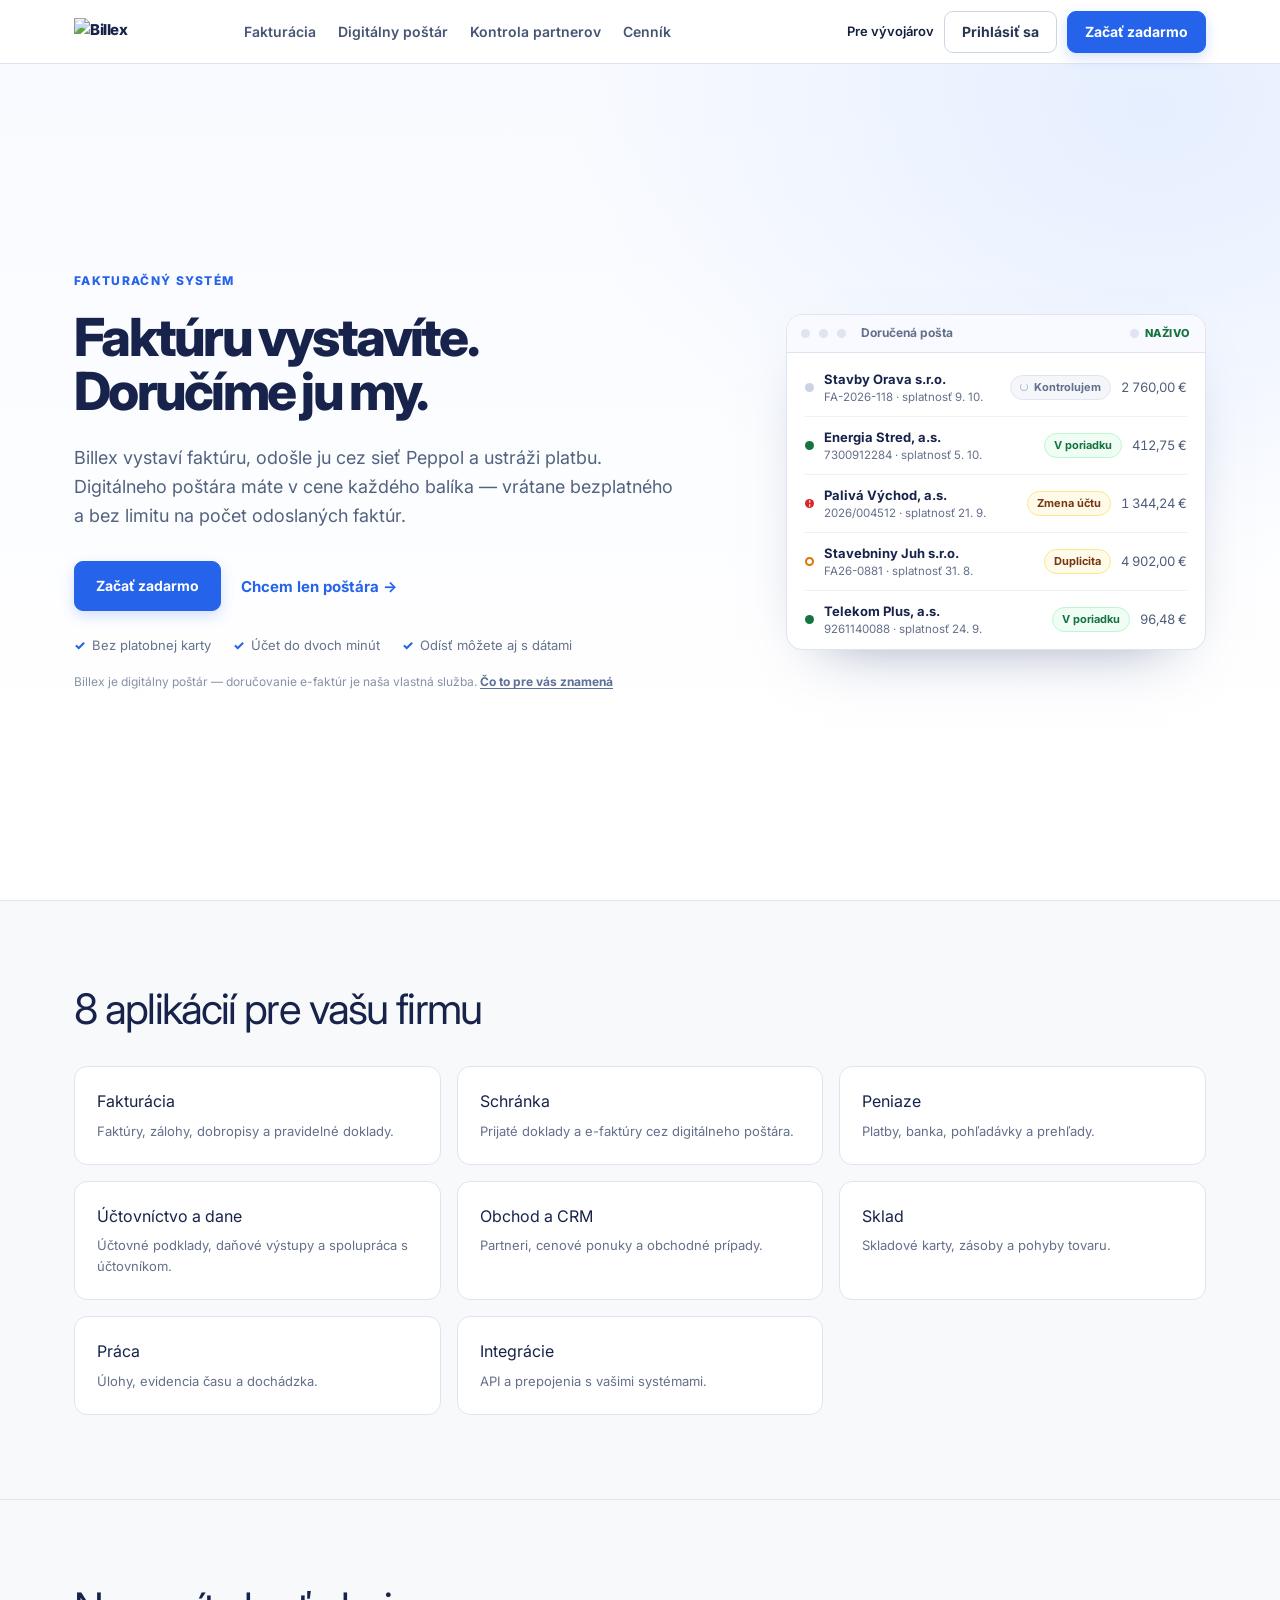
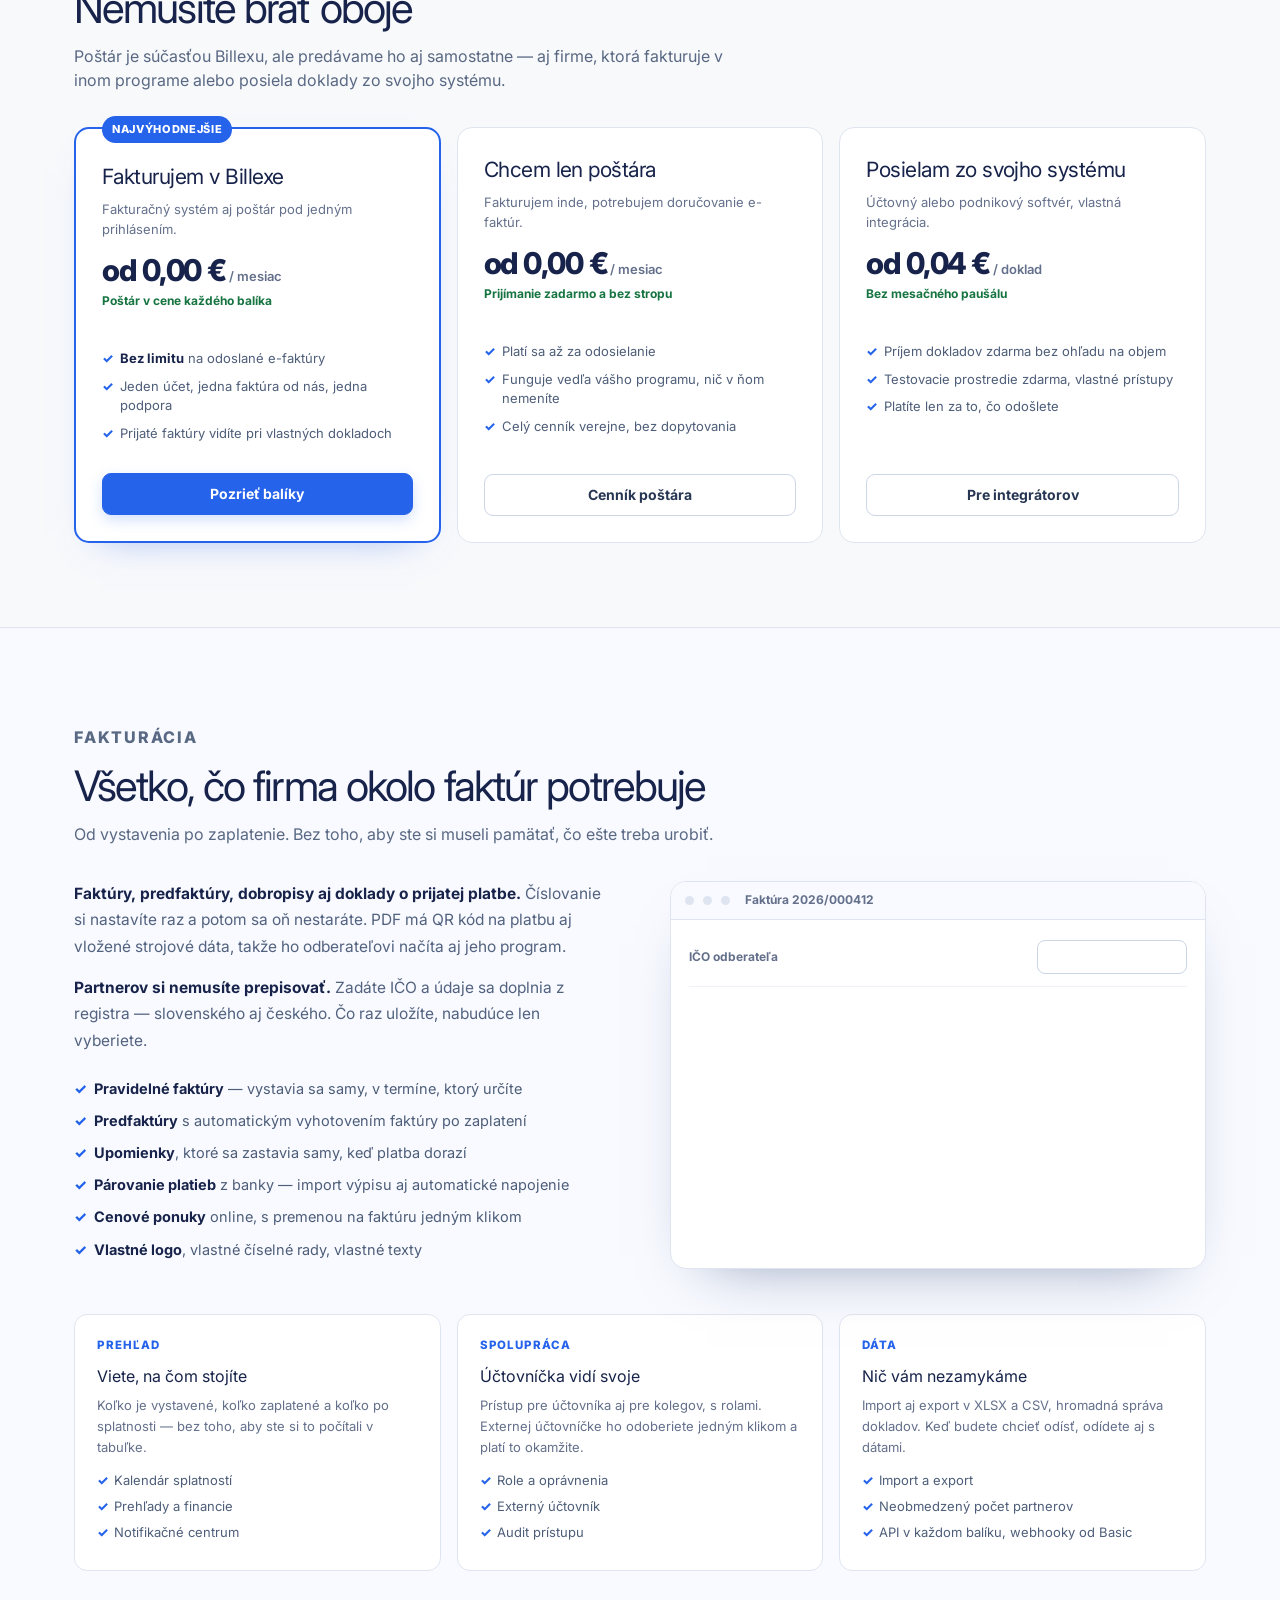
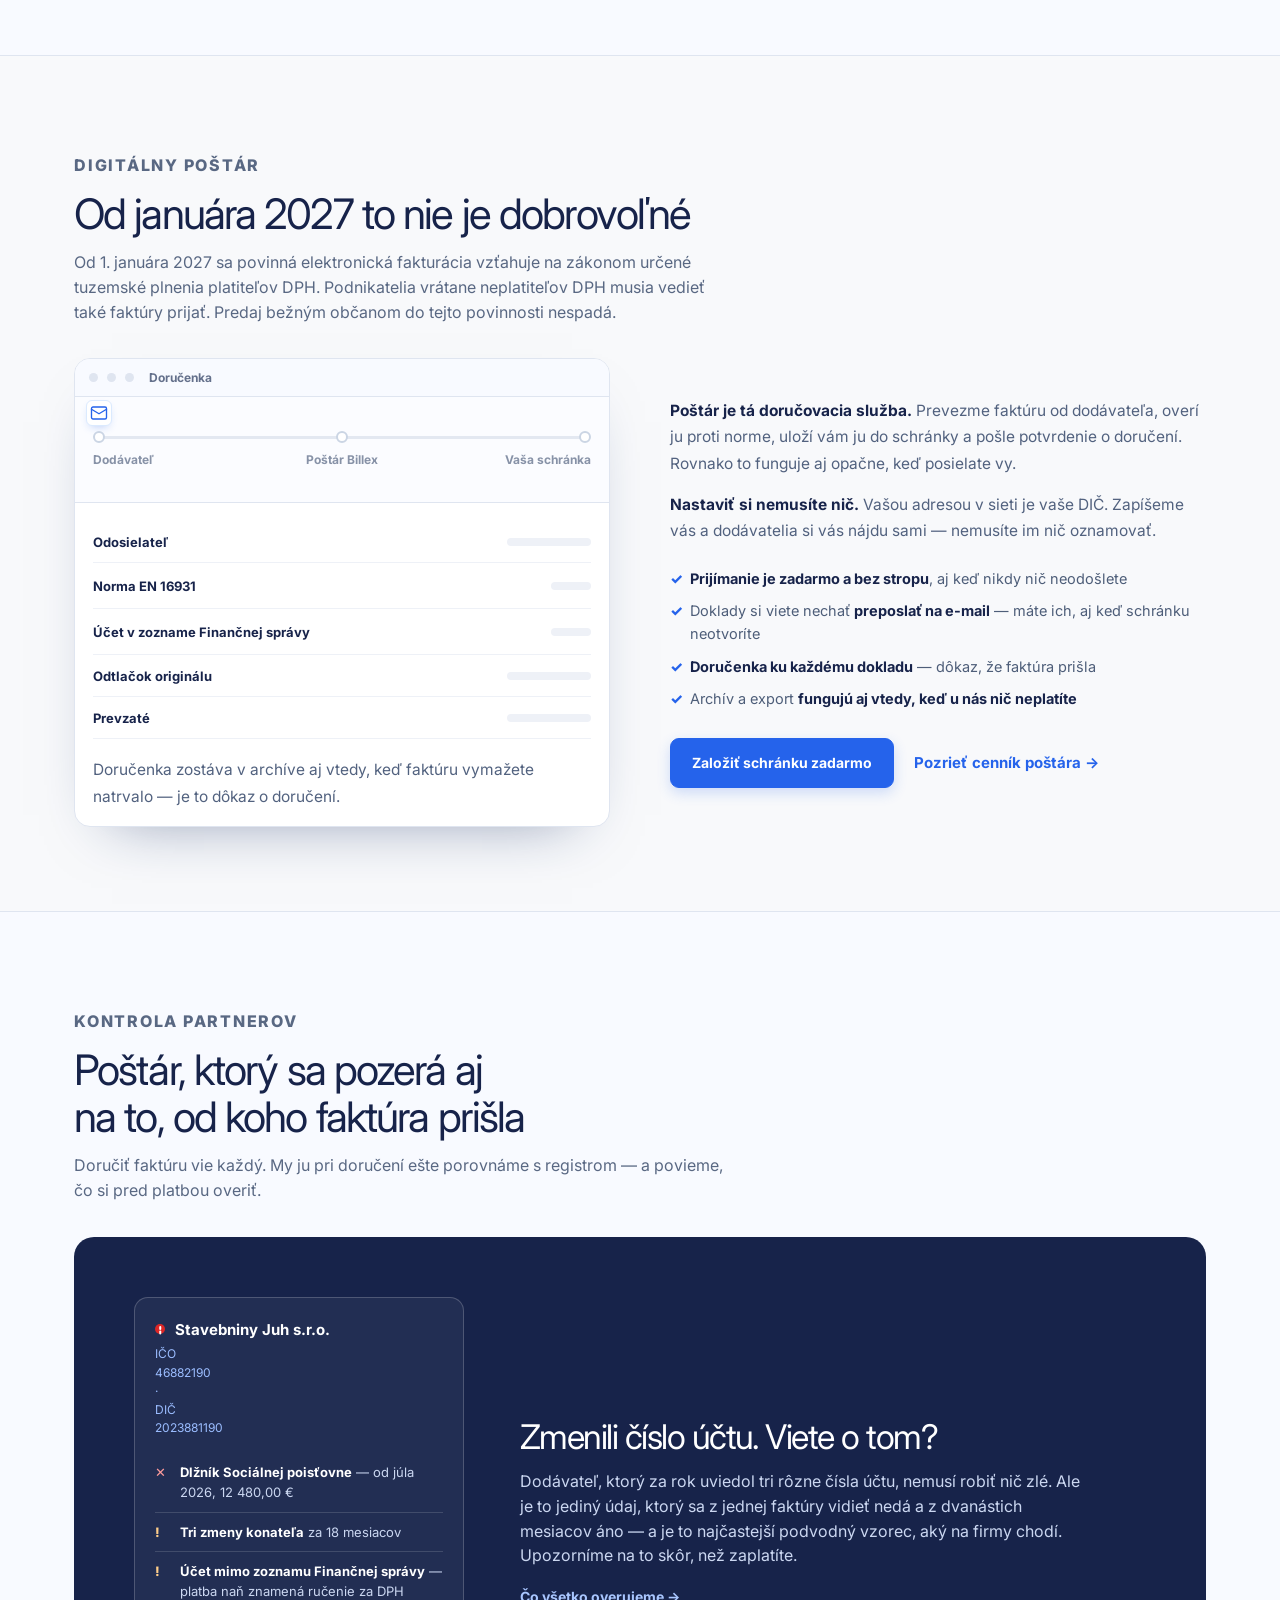
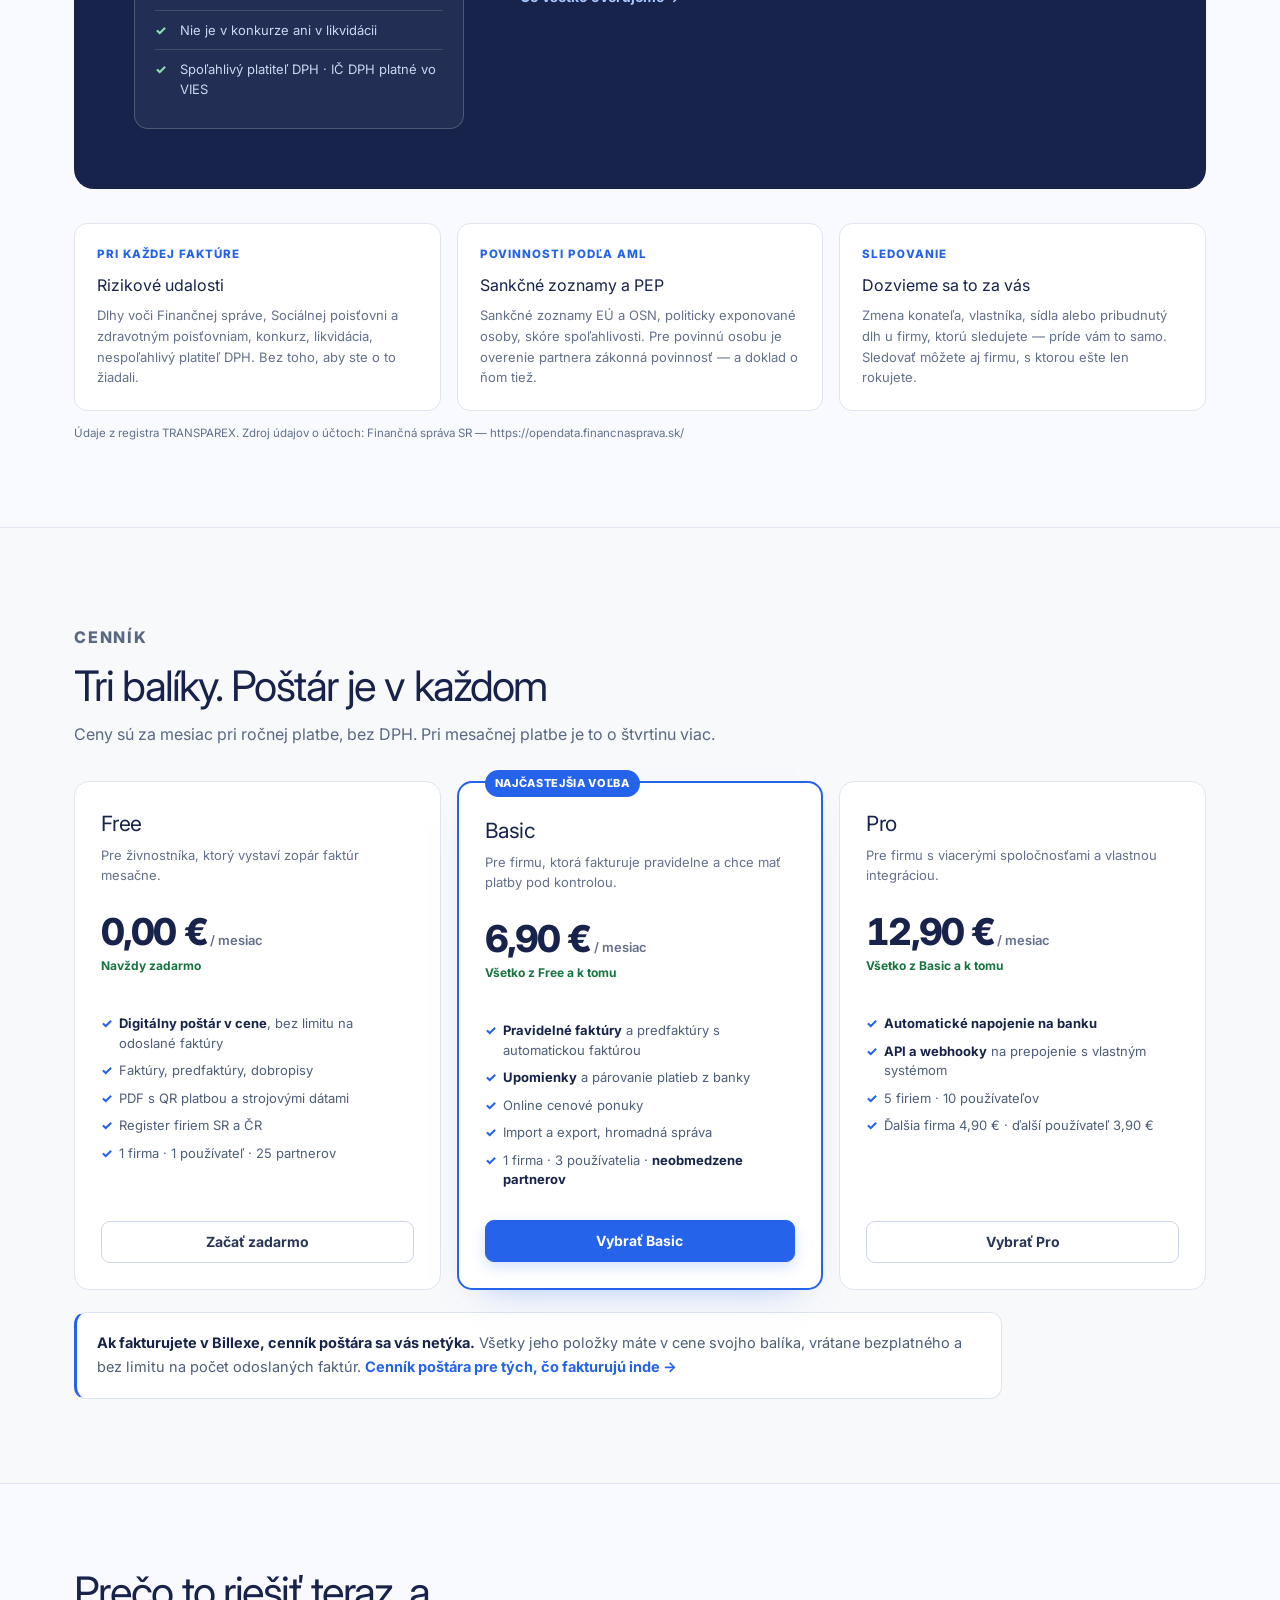
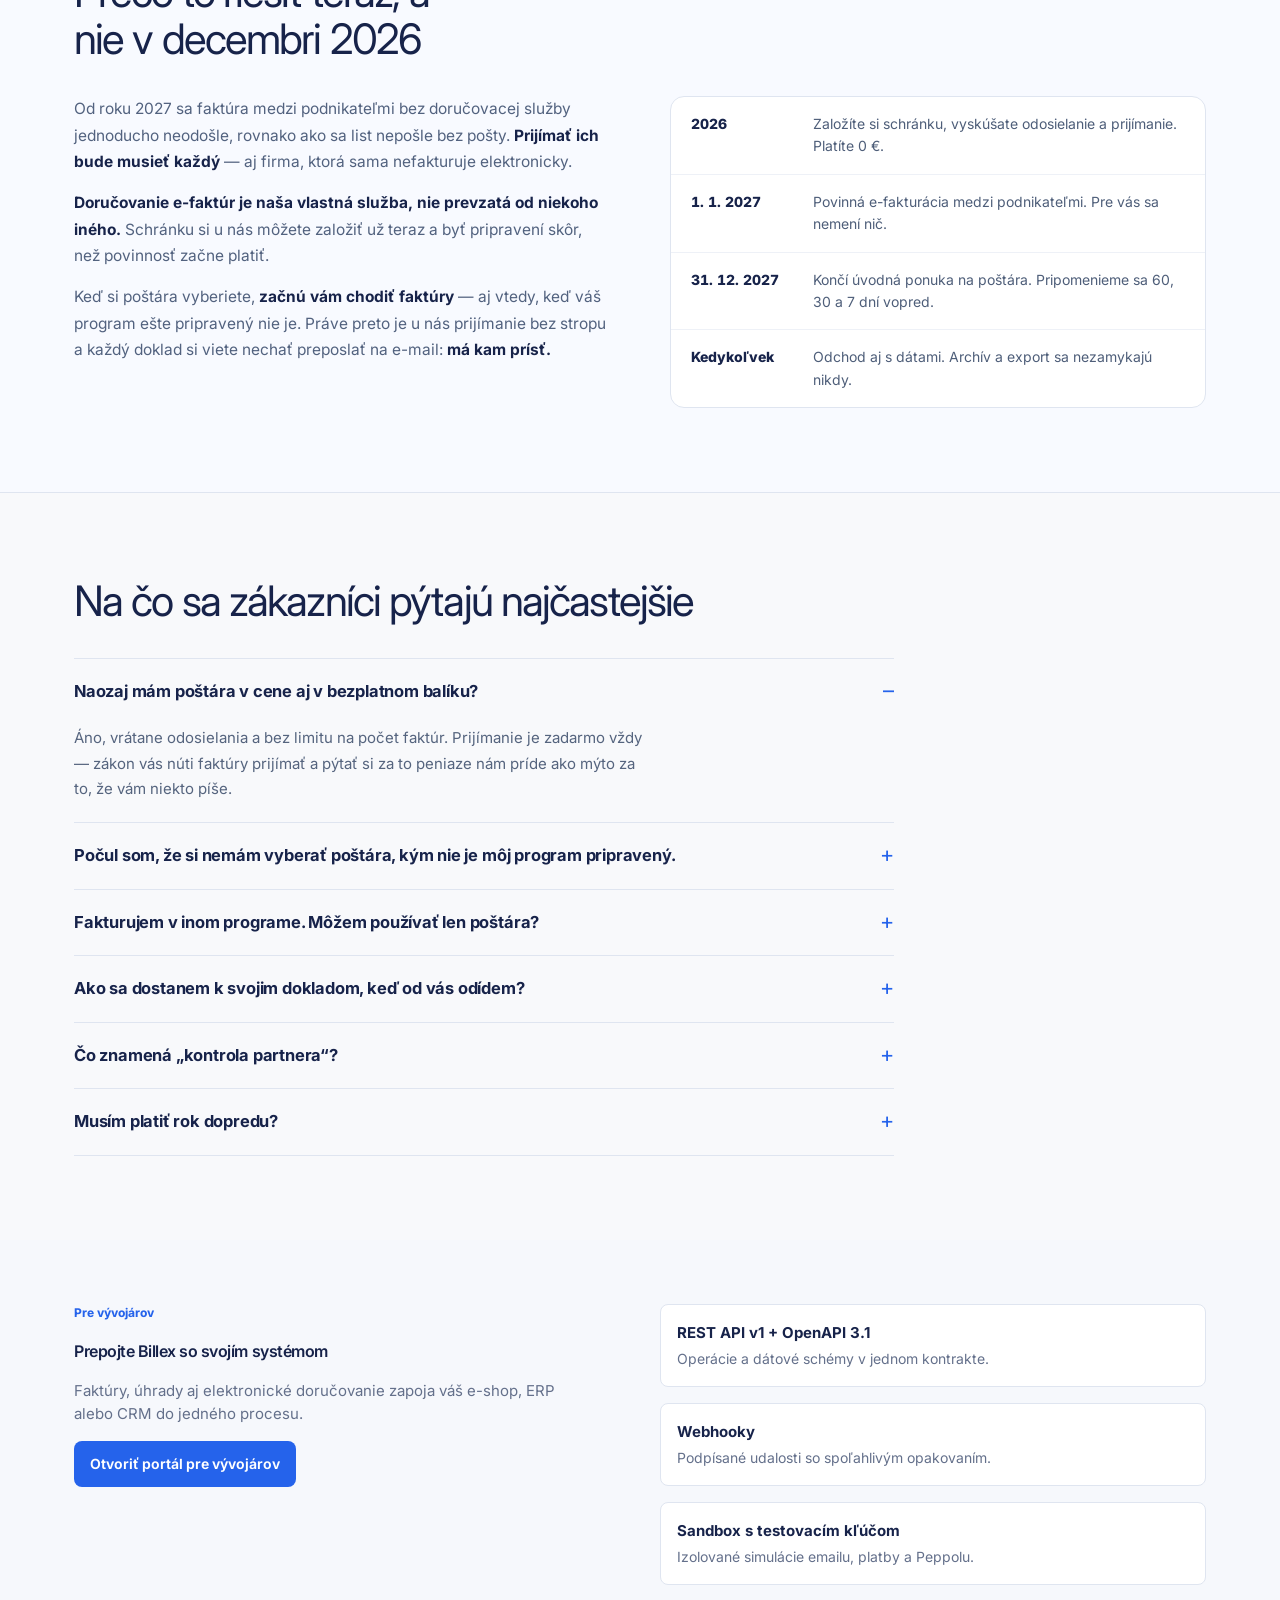
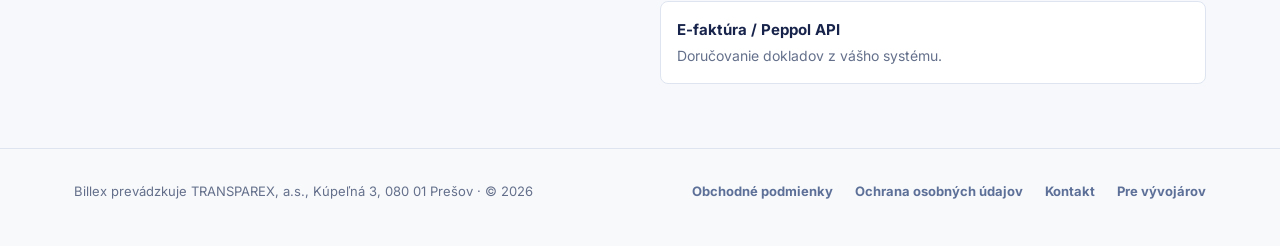
==== commit d0680980: "refactor(billex-homepage): remove the partner-check account demo The client decided the "1 faktúra /" ====
--- a/billex-homepage/index.html
+++ b/billex-homepage/index.html
@@ -148,7 +148,6 @@
 
 </style>
   <link rel="stylesheet" href="hero-live.css">
-  <link rel="stylesheet" href="accounts.css">
   <link rel="stylesheet" href="route.css">
   <link rel="stylesheet" href="inv.css">
 </head>
@@ -488,40 +487,6 @@
           <p class="copy">Dodávateľ, ktorý za rok uviedol tri rôzne čísla účtu, nemusí robiť nič zlé.
             Ale je to jediný údaj, ktorý sa z jednej faktúry vidieť nedá a z dvanástich mesiacov áno —
             a je to najčastejší podvodný vzorec, aký na firmy chodí. Upozorníme na to skôr, než zaplatíte.</p>
-
-          <div class="acct is-year" data-acct-demo>
-            <div class="acct-switch" role="group" aria-label="Koľko faktúr vidíte">
-              <button type="button" data-mode="one" aria-pressed="false">1 faktúra</button>
-              <button type="button" data-mode="year" aria-pressed="true">12 mesiacov</button>
-            </div>
-            <ol class="acct-track" aria-hidden="true">
-              <li data-acct="a" style="--i:0"><span class="acct-paper"><i></i><i></i><i></i></span><span class="acct-m">okt</span></li>
-              <li data-acct="a" style="--i:1"><span class="acct-paper"><i></i><i></i><i></i></span><span class="acct-m">nov</span></li>
-              <li data-acct="a" style="--i:2"><span class="acct-paper"><i></i><i></i><i></i></span><span class="acct-m">dec</span></li>
-              <li data-acct="a" style="--i:3"><span class="acct-paper"><i></i><i></i><i></i></span><span class="acct-m">jan</span></li>
-              <li data-acct="a" style="--i:4"><span class="acct-paper"><i></i><i></i><i></i></span><span class="acct-m">feb</span></li>
-              <li data-acct="a" style="--i:5"><span class="acct-paper"><i></i><i></i><i></i></span><span class="acct-m">mar</span></li>
-              <li data-acct="a" style="--i:6"><span class="acct-paper"><i></i><i></i><i></i></span><span class="acct-m">apr</span></li>
-              <li data-acct="b" data-change style="--i:7"><span class="acct-paper"><i></i><i></i><i></i></span><span class="acct-m">máj</span></li>
-              <li data-acct="b" style="--i:8"><span class="acct-paper"><i></i><i></i><i></i></span><span class="acct-m">jún</span></li>
-              <li data-acct="b" style="--i:9"><span class="acct-paper"><i></i><i></i><i></i></span><span class="acct-m">júl</span></li>
-              <li data-acct="b" style="--i:10"><span class="acct-paper"><i></i><i></i><i></i></span><span class="acct-m">aug</span></li>
-              <li data-acct="c" data-change data-current style="--i:11"><span class="acct-paper"><i></i><i></i><i></i></span><span class="acct-m">sep</span></li>
-            </ol>
-            <p class="acct-say">
-              <span data-for="one">Z jednej faktúry nespoznáte nič — účet vyzerá ako každý iný.</span>
-              <span data-for="year">Za 12 mesiacov tri rôzne účty. Ten posledný je nový.</span>
-            </p>
-            <ul class="acct-legend">
-              <li data-acct="c"><span class="acct-dot"></span><b class="num">SK47 5600 … 2261</b>
-                <span class="acct-swap"><span data-for="one">na tejto faktúre</span><span data-for="year"><em>1 faktúra · nie je v zozname FS</em></span></span></li>
-              <li data-acct="b"><span class="acct-dot"></span><b class="num">SK12 1100 … 8830</b>
-                <span>4 faktúry · v zozname FS</span></li>
-              <li data-acct="a"><span class="acct-dot"></span><b class="num">SK31 0200 … 4417</b>
-                <span>7 faktúr · v zozname FS</span></li>
-            </ul>
-          </div>
-
           <a href="https://www.billex.sk/cennik-postara#doplnky">Čo všetko overujeme →</a>
         </div>
       </div>
@@ -764,7 +729,6 @@
 
 </script>
 <script src="hero-live.js" defer></script>
-<script src="accounts.js" defer></script>
 <script src="route.js" defer></script>
 <script src="inv.js" defer></script>
 </body></html>
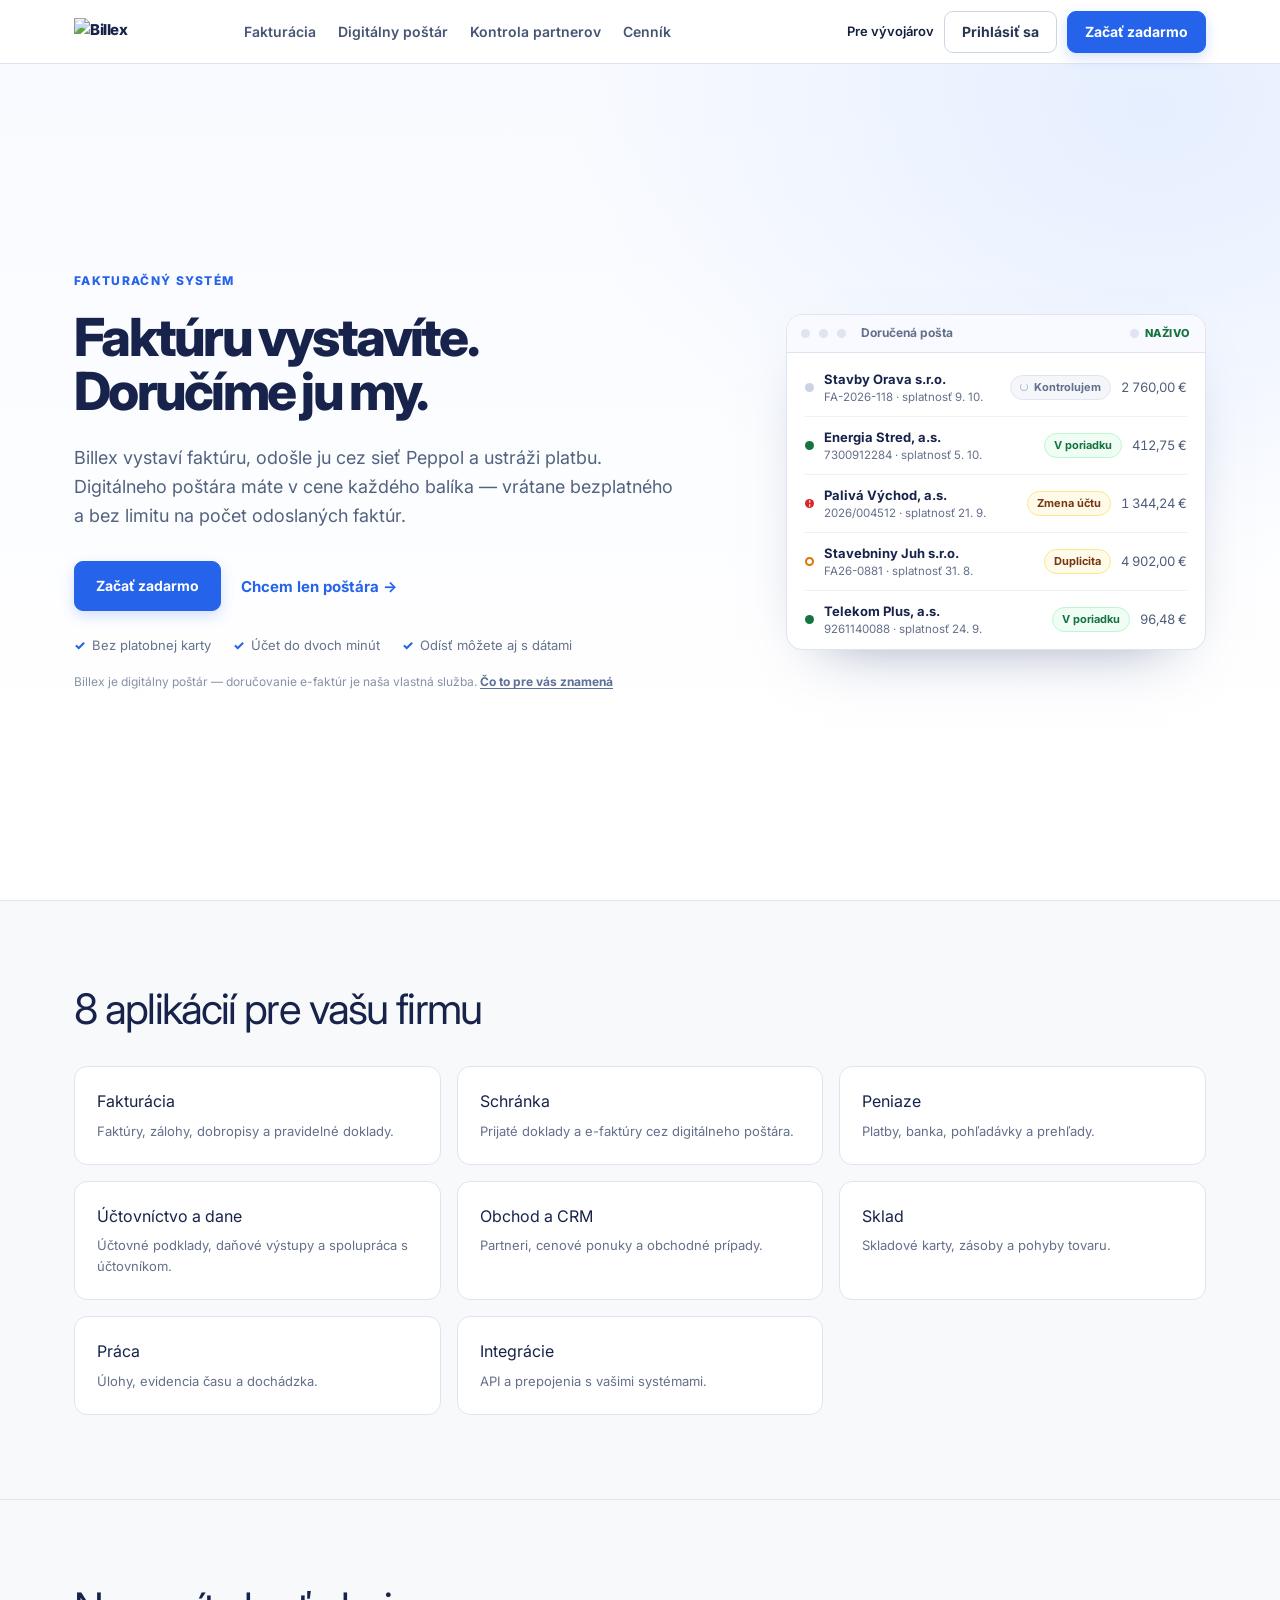
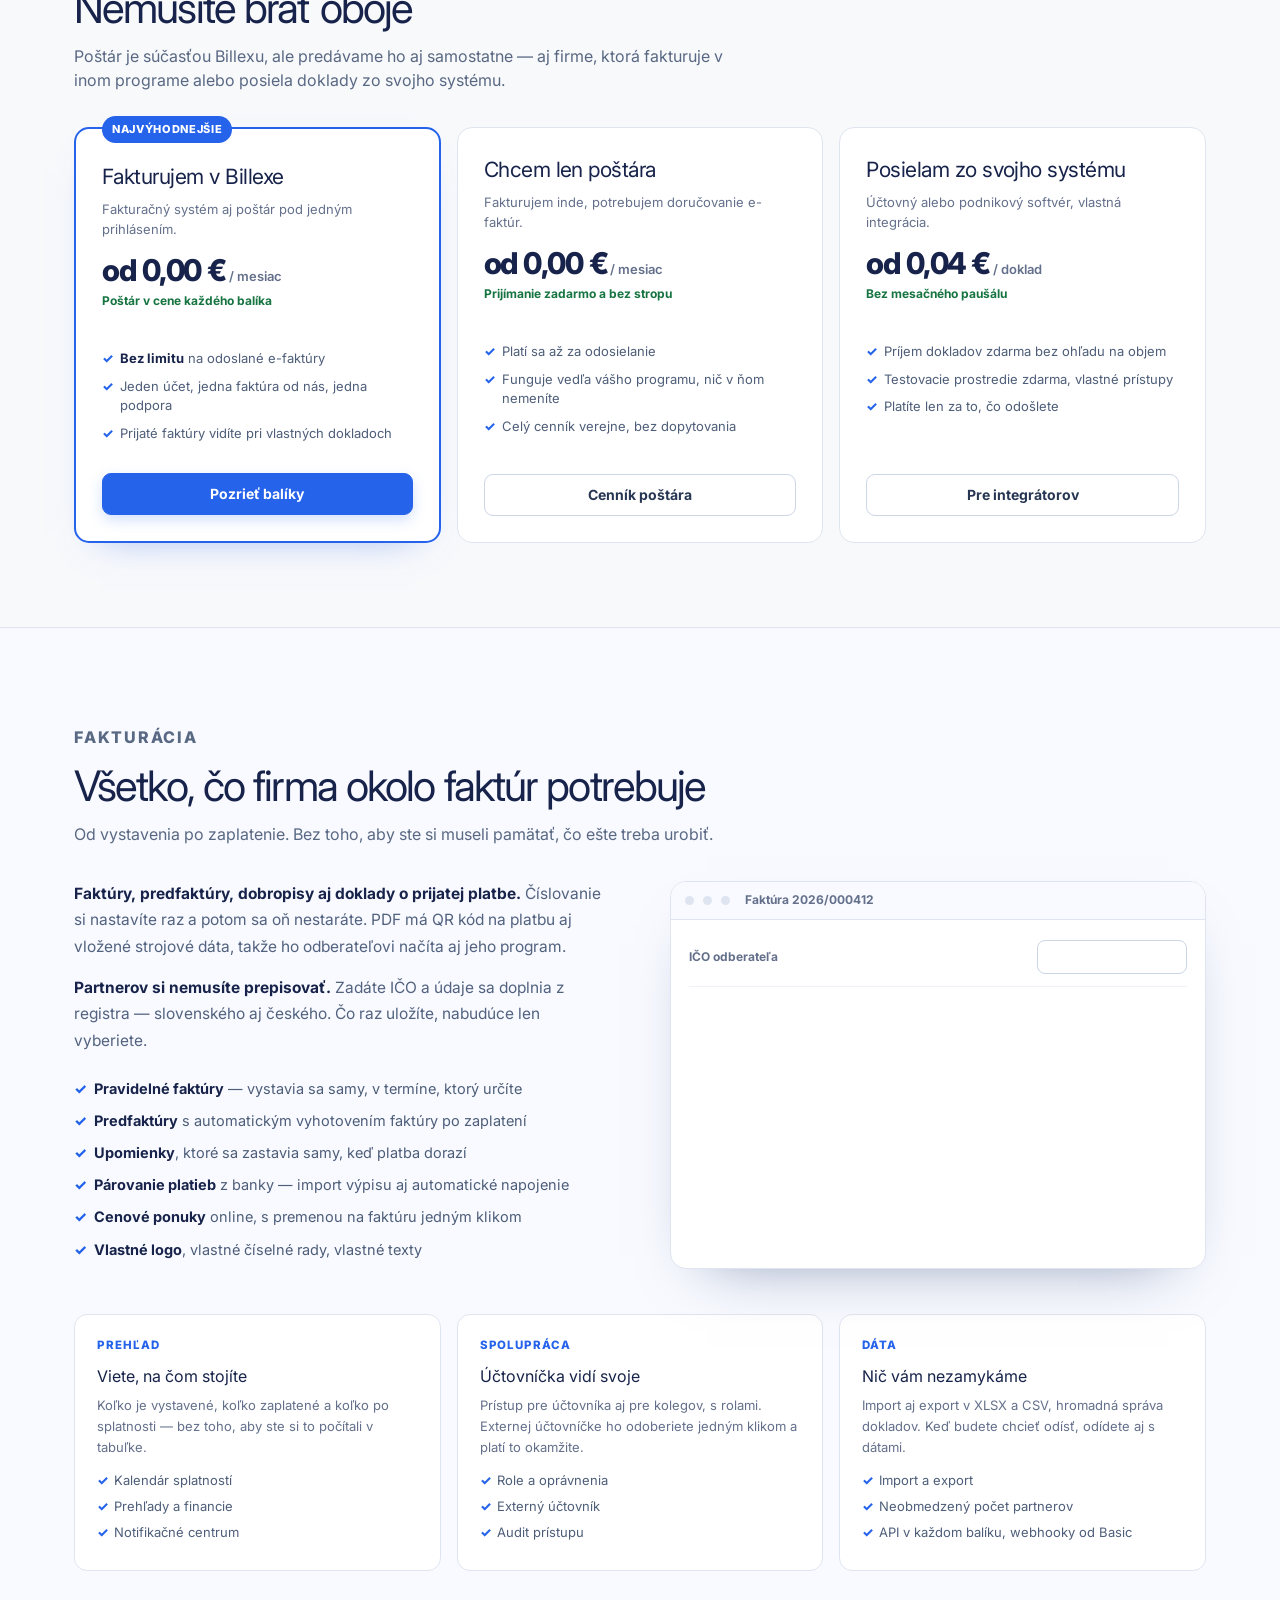
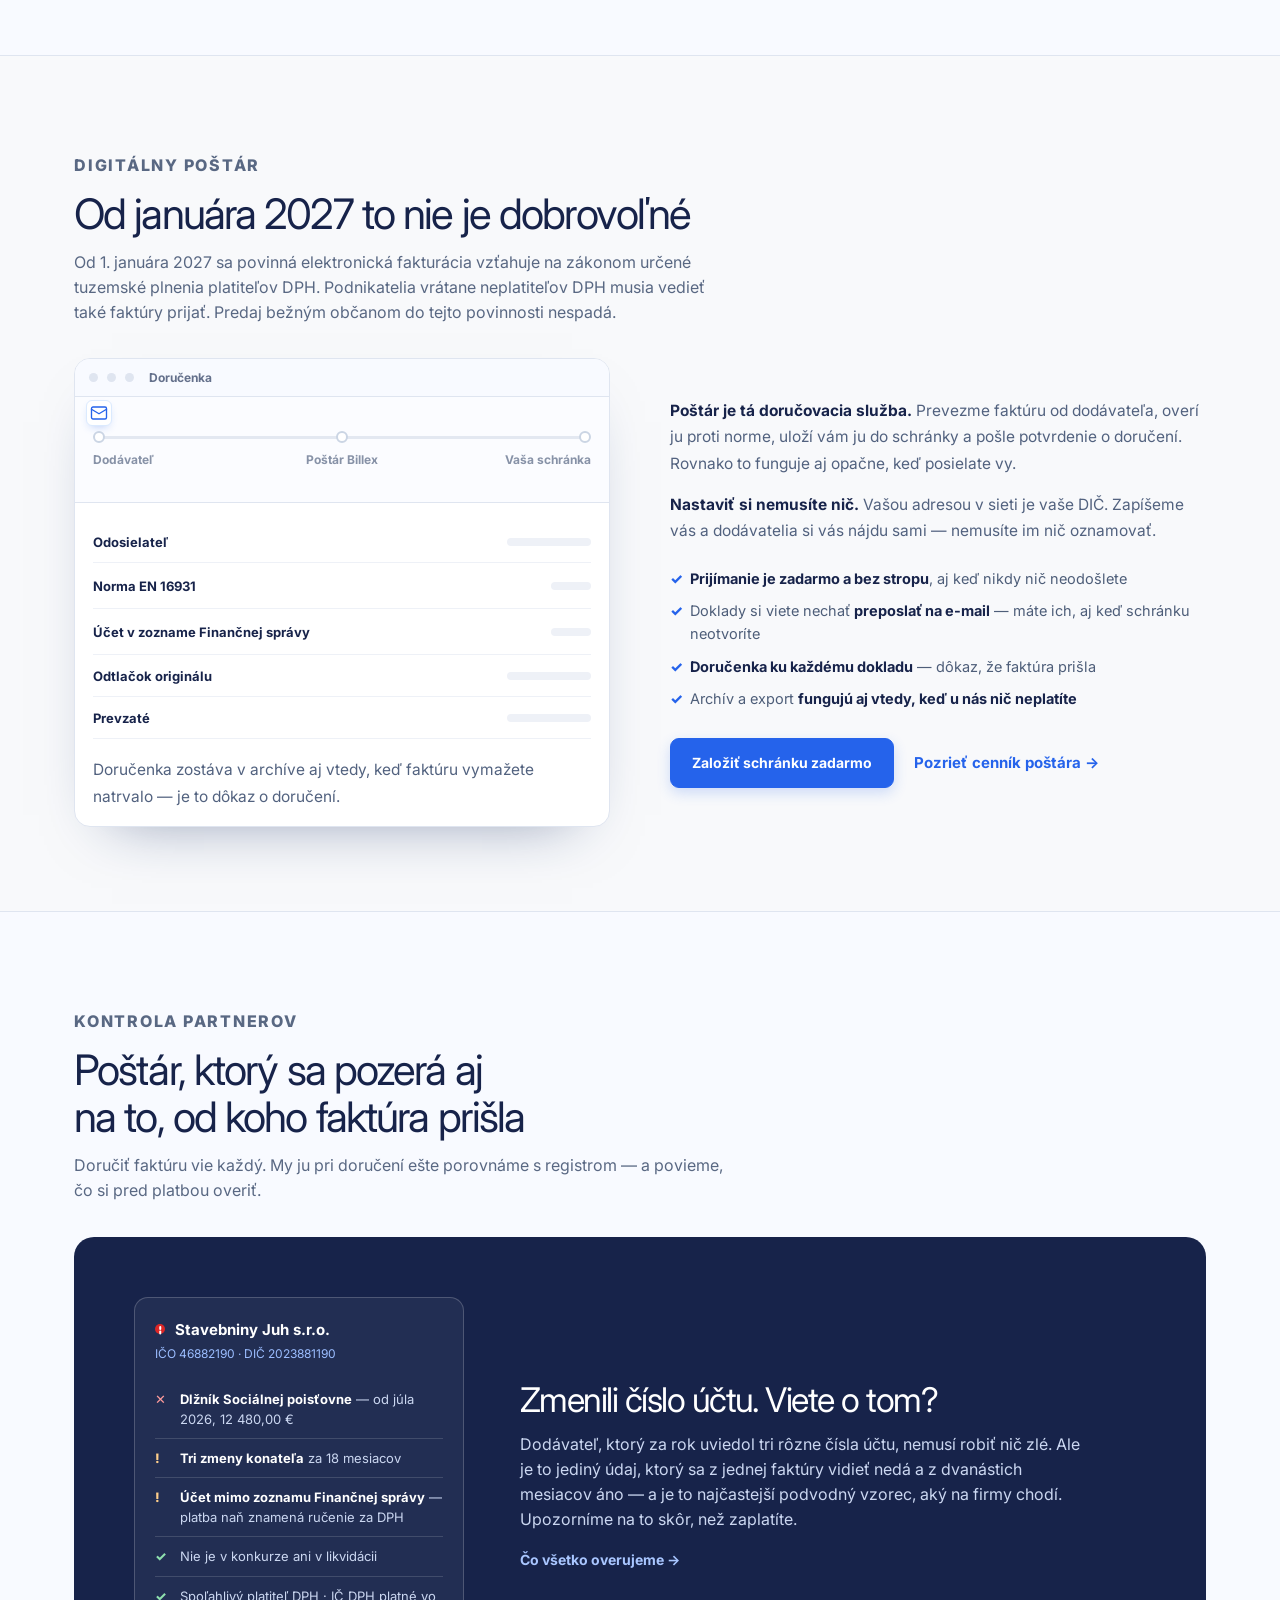
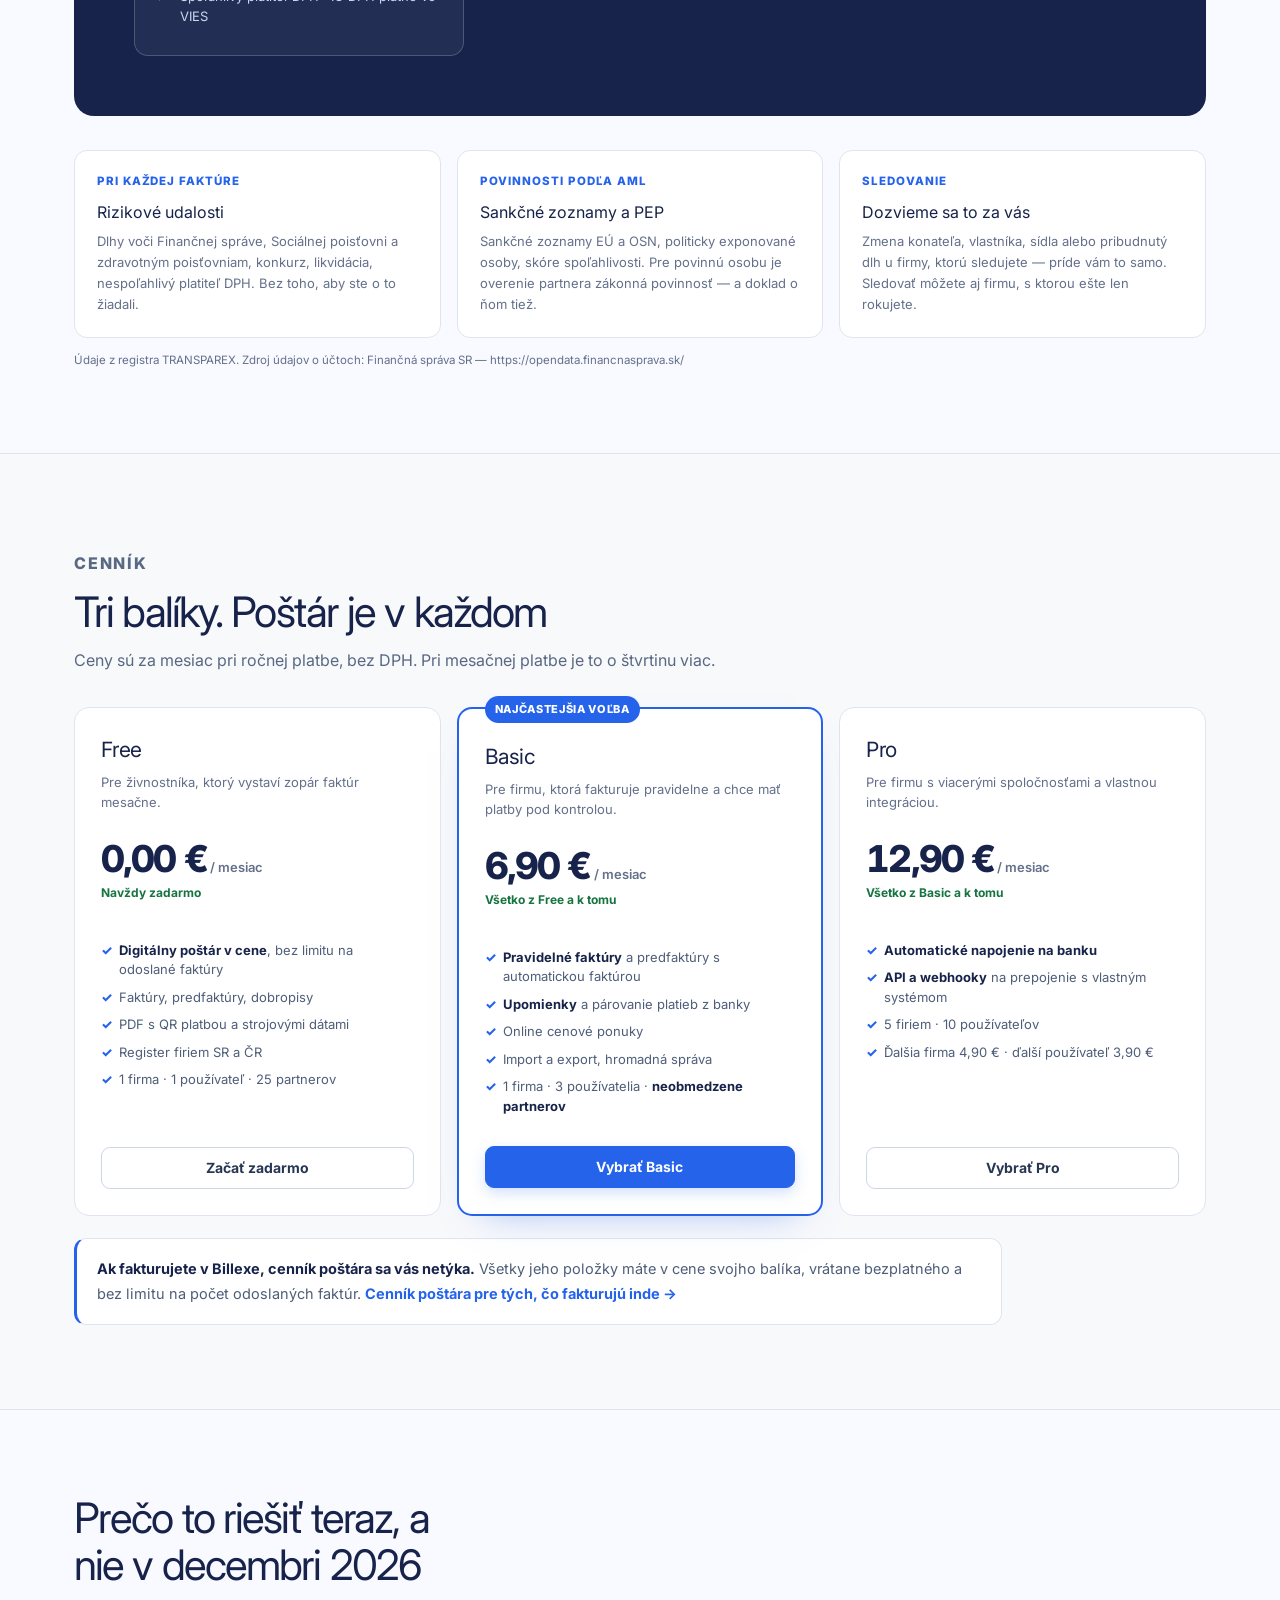
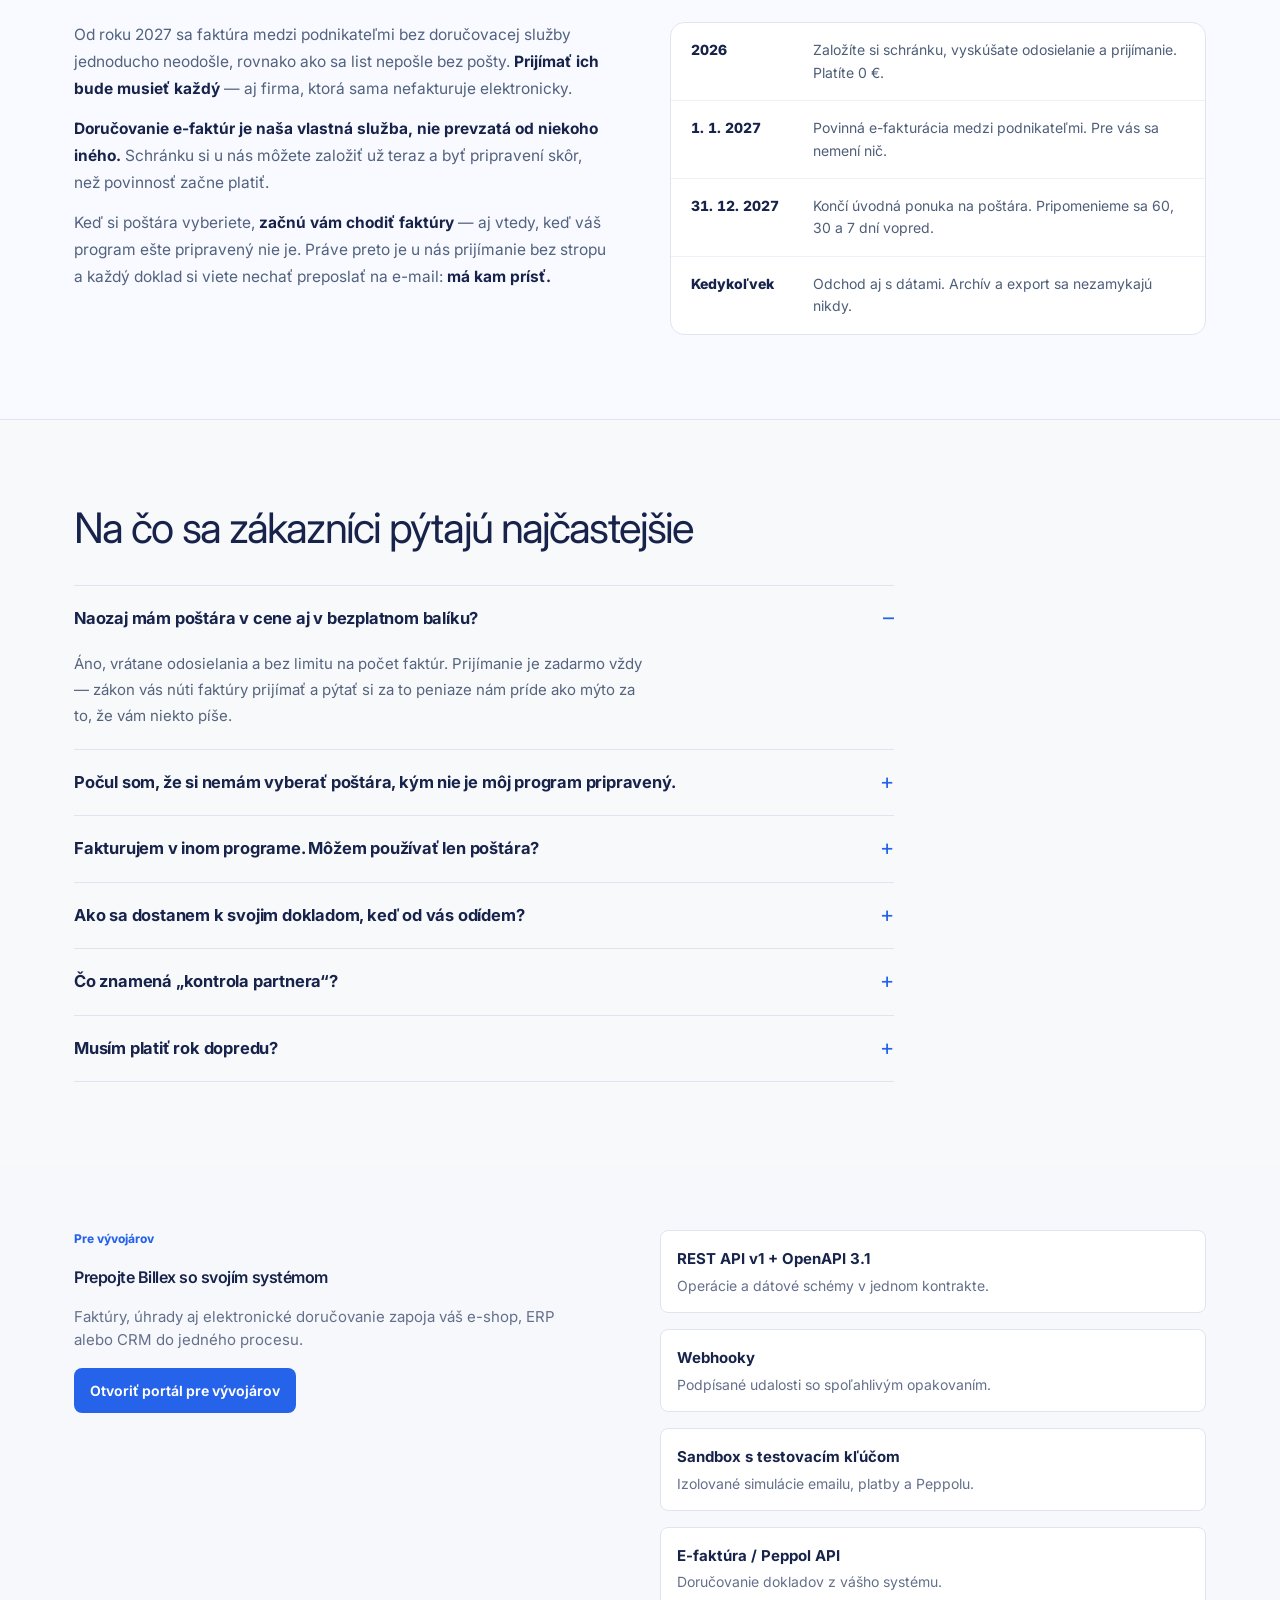
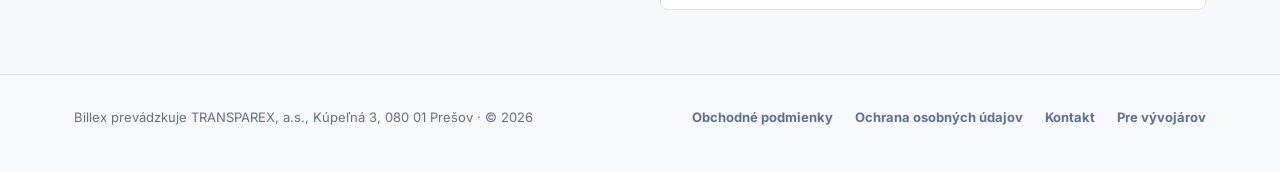
==== commit 313df846: "fix(billex-homepage): stop the IČO line squeezing into an icon box In Kontrola partnerov the "IČO … " ====
--- a/billex-homepage/index.html
+++ b/billex-homepage/index.html
@@ -13,7 +13,7 @@
 </style><style data-from="https://www.billex.sk/build/assets/pomoc-DC7cNP9U.css">.pomoc-center,.pomoc-render,.pomoc-dialog{font-family:var(--font-sans);color:var(--color-navy-800);min-width:0;font-size:14px;line-height:1.6}.pomoc-center *,.pomoc-render *,.pomoc-dialog *{box-sizing:border-box}.pomoc-center h1,.pomoc-render h1{letter-spacing:-1px;margin:12px 0 18px;font-size:36px;font-weight:650;line-height:1.2}.pomoc-center h2,.pomoc-render h2{margin:0 0 16px;font-size:24px;font-weight:650;line-height:1.35}.pomoc-center h3,.pomoc-render h3{margin:0 0 8px;font-size:17px;font-weight:600}.pomoc-center p,.pomoc-render p{margin:0 0 16px}.pomoc-center a,.pomoc-render a,.pomoc-dialog a{color:var(--color-accent-600);overflow-wrap:anywhere}.pomoc-icon{fill:none;stroke:currentColor;flex-shrink:0;width:20px!important;height:20px!important}.pomoc-eyebrow{letter-spacing:1.4px;text-transform:uppercase;color:var(--color-accent-600);font-size:11px;font-weight:700}.pomoc-hero{grid-template-columns:1.3fr .7fr;align-items:center;gap:40px;padding:40px 0;display:grid}.pomoc-hero h1{font-size:42px}.pomoc-hero p{color:var(--color-ink-500);max-width:480px;font-size:16px}.pomoc-page .pomoc-hero-art{stroke:none;background:0 0;border:0;display:block;width:100%!important;height:240px!important}.pomoc-search{border:1px solid var(--color-ink-300);background:#fff;border-radius:10px;align-items:center;gap:12px;max-width:580px;padding:8px 12px 8px 16px;display:flex}.pomoc-search input{background:0 0;border:0;width:100%;min-width:0;height:38px;margin:0;padding:0 4px}.pomoc-search button{height:38px}.pomoc-section{margin:40px 0}.pomoc-popular,.pomoc-categories{grid-template-columns:repeat(4,minmax(0,1fr));gap:16px;display:grid}.pomoc-task{border:1px solid var(--color-ink-200);background:#fff;border-radius:12px;flex-direction:column;min-width:0;padding:22px;display:flex;color:var(--color-navy-800)!important}.pomoc-task p{color:var(--color-ink-500);font-size:12px}.pomoc-tile{background:var(--color-accent-50);width:56px;height:56px;color:var(--color-accent-600);border-radius:12px;place-items:center;margin-bottom:20px;display:grid}.pomoc-tile svg{width:29px!important;height:29px!important}.pomoc-meta{color:var(--color-ink-500);flex-wrap:wrap;align-items:center;gap:12px;font-size:12px;display:flex}.pomoc-task .pomoc-meta{margin-top:auto;padding-top:12px}.pomoc-category{background:var(--color-ink-50);border:1px solid #0000;border-radius:8px;align-items:center;gap:12px;min-width:0;padding:16px;display:flex;color:var(--color-navy-800)!important}.pomoc-category strong,.pomoc-category small{display:block}.pomoc-category strong{font-size:13px}.pomoc-category small{color:var(--color-ink-500);font-size:11px}.pomoc-category:hover,.pomoc-category[aria-current=true]{border-color:var(--color-accent-600);background:var(--color-accent-50)}.pomoc-news{background:var(--color-ink-50);border-radius:12px;grid-template-columns:240px 1fr;gap:24px;padding:28px;display:grid}.pomoc-news-list,.pomoc-results{grid-template-columns:repeat(2,minmax(0,1fr));gap:18px;display:grid}.pomoc-news-item{background:#fff;border-radius:8px;padding:16px}.pomoc-news-item time{color:var(--color-ink-500);font-size:12px}.pomoc-footer{border-top:1px solid var(--color-ink-100);color:var(--color-ink-500);flex-wrap:wrap;justify-content:space-between;gap:18px;padding:24px 0;font-size:12px;display:flex}.pomoc-article-head{padding:16px 0 28px}.pomoc-article-grid{grid-template-columns:minmax(0,1fr) 252px;gap:40px;display:grid}.pomoc-main{min-width:0}.pomoc-purpose{background:var(--color-ink-50);border-radius:8px;margin-bottom:24px;padding:16px 24px}.pomoc-purpose h2{margin-bottom:8px;font-size:17px}.pomoc-purpose p{color:var(--color-ink-600);margin:0}.pomoc-toc{background:var(--color-ink-50);border-radius:10px;align-self:start;padding:24px;position:sticky;top:24px}.pomoc-toc h2{font-size:13px}.pomoc-toc a{padding:8px 0;font-size:12px;display:block}.pomoc-toc .pomoc-button{display:flex}.pomoc-step{border-radius:8px;padding:16px 0 30px;scroll-margin-top:24px}.pomoc-step:target,.pomoc-step.is-selected{background:var(--color-accent-50);outline:8px solid var(--color-accent-50)}.pomoc-step-heading{align-items:center;gap:12px;margin-bottom:10px;display:flex}.pomoc-step-heading h2{overflow-wrap:anywhere;margin:0;font-size:20px}.pomoc-step-number{background:var(--color-accent-50);width:30px;height:30px;color:var(--color-accent-600);border-radius:50%;flex-shrink:0;place-items:center;font-size:13px;font-weight:650;display:grid}.pomoc-step p{color:var(--color-ink-600);margin:0 0 16px}.pomoc-shot{text-align:left;border:1px solid var(--color-ink-200);background:var(--color-ink-50);cursor:zoom-in;border-radius:8px;width:100%;padding:0;display:block;overflow:hidden}.pomoc-shot-stack{width:100%;display:block;position:relative}.pomoc-shot-stack picture,.pomoc-shot-stack picture img{width:100%;height:auto;display:block}.pomoc-shot-stack .pomoc-annotation{pointer-events:none;width:100%;height:100%;position:absolute;inset:0}.pomoc-shot-caption{color:var(--color-ink-500);background:#fff;align-items:center;gap:8px;padding:10px 12px;font-size:11px;display:flex}.pomoc-shot-caption .pomoc-icon{margin-left:auto}.pomoc-callout{border:1px solid var(--color-ink-300);border-left:3px solid var(--color-accent-600);background:var(--color-ink-50);color:var(--color-navy-600);border-radius:6px;gap:12px;margin:0 0 24px;padding:16px 18px;display:flex}.pomoc-callout p{margin:0;font-size:12px}.pomoc-callout strong{margin-bottom:4px;font-size:13px;display:block}.pomoc-callout.is-warning{border-color:var(--color-ink-300);border-left-color:var(--color-warning-700);background:var(--color-ink-50);color:var(--color-warning-800)}.pomoc-related{border-top:1px solid var(--color-ink-100);padding-top:24px}.pomoc-related a{border-bottom:1px solid var(--color-ink-100);padding:12px 0;display:block}.pomoc-feedback{background:var(--color-ink-50);border-radius:8px;margin-top:28px;padding:22px}.pomoc-feedback h2{font-size:16px}.pomoc-feedback form{flex-wrap:wrap;gap:8px;display:flex}.pomoc-feedback-status{font-size:12px;margin:12px 0 0!important}.pomoc-animation{border:1px solid var(--color-ink-200);border-radius:10px;margin-bottom:24px;overflow:hidden}.pomoc-animation-frame{background:var(--color-ink-100);aspect-ratio:1300/950;position:relative;overflow:hidden}.pomoc-animation-frame .pomoc-shot-stack{height:100%}.pomoc-animation-frame picture img{object-fit:contain;object-position:top;height:100%}.pomoc-animation-frame picture{height:100%}.pomoc-animation-caption{background:var(--color-navy-800);color:#fff;border-radius:6px;padding:8px 12px;font-size:12px;position:absolute;bottom:12px;left:12px;right:12px}.pomoc-animation-bar{flex-wrap:wrap;justify-content:space-between;align-items:center;gap:12px;padding:14px 18px;display:flex}.pomoc-animation-bar p{margin:0;font-size:12px}.pomoc-context-button{width:32px;height:32px;color:inherit;flex-shrink:0;justify-content:center;align-items:center;display:inline-flex}.pomoc-context-button:focus-visible{outline-offset:2px;outline:2px solid}.pomoc-close{width:38px;height:38px;color:inherit;cursor:pointer;background:0 0;border:0;border-radius:6px;flex-shrink:0;justify-content:center;align-items:center;display:inline-flex}.pomoc-close:hover{background:var(--color-accent-50)}.pomoc-dialog{background:#fff;border:0;width:460px;max-width:100%;height:100dvh;max-height:100dvh;margin:0;padding:0;position:fixed;inset:0 0 0 auto;overflow:hidden;box-shadow:-12px 0 48px #17234a20}.pomoc-dialog::backdrop{background:#17234a33}.pomoc-dialog-shell{flex-direction:column;height:100%;display:flex}.pomoc-dialog-header,.pomoc-dialog-footer{border-bottom:1px solid var(--color-ink-100);flex-wrap:wrap;justify-content:space-between;align-items:center;gap:12px;padding:16px 24px;display:flex}.pomoc-dialog-footer{border-top:1px solid var(--color-ink-100);border-bottom:0}.pomoc-dialog-body{flex:1;min-width:0;padding:24px;overflow:auto}.pomoc-dialog .pomoc-article-grid{display:block}.pomoc-dialog .pomoc-toc{display:none}.pomoc-dialog .pomoc-render h1{font-size:24px}.pomoc-dialog .pomoc-step-heading h2{font-size:17px}.pomoc-dialog .pomoc-button,.pomoc-dialog .pomoc-primary{border:1px solid var(--color-ink-300);min-height:38px;font:inherit;background:#fff;border-radius:6px;flex-shrink:0;justify-content:center;align-items:center;gap:8px;padding:8px 14px;display:inline-flex}.pomoc-dialog .pomoc-primary{color:#fff;background:var(--color-accent-600);border-color:var(--color-accent-600)}.pomoc-image-dialog{border-radius:10px;width:min(1100px,100% - 48px);height:auto;max-height:calc(100dvh - 48px);margin:auto;inset:24px;overflow:hidden}.pomoc-image-dialog .pomoc-shot-stack{width:1300px;min-width:1300px}.pomoc-image-dialog .pomoc-dialog-shell{height:auto;max-height:calc(100dvh - 48px)}.pomoc-image-dialog .pomoc-image-content{flex:1;min-height:0;padding:16px;overflow:auto}.pomoc-image-dialog .pomoc-dialog-header{flex-shrink:0}.pomoc-center :focus-visible,.pomoc-render :focus-visible,.pomoc-dialog :focus-visible{outline:3px solid var(--color-accent-600);outline-offset:3px}.pomoc-dialog [hidden],.pomoc-center [hidden],.pomoc-render [hidden]{display:none!important}@media (width<=800px){.pomoc-hero{grid-template-columns:1fr;padding:24px 0}.pomoc-page .pomoc-hero-art{display:none}.pomoc-hero h1{font-size:34px}.pomoc-popular,.pomoc-categories{grid-template-columns:repeat(2,minmax(0,1fr))}.pomoc-news{grid-template-columns:1fr}.pomoc-article-grid{grid-template-columns:1fr;gap:24px}.pomoc-toc{grid-row:1;position:static}.pomoc-toc a{margin-right:0;display:block}.pomoc-render h1{font-size:30px}.pomoc-dialog{width:420px}.pomoc-animation-frame{aspect-ratio:375/950}}@media (width<=480px){.pomoc-search{gap:8px;padding:8px}.pomoc-search button{padding:8px 10px}.pomoc-popular,.pomoc-categories,.pomoc-news-list,.pomoc-results{grid-template-columns:1fr}.pomoc-task,.pomoc-news{padding:16px}.pomoc-dialog{width:100%}.pomoc-dialog-body{padding:16px}.pomoc-dialog-header,.pomoc-dialog-footer{padding:16px 24px}.pomoc-image-dialog{width:calc(100% - 24px);max-height:calc(100dvh - 24px);inset:12px}.pomoc-image-dialog .pomoc-dialog-shell{max-height:calc(100dvh - 24px)}.pomoc-hero h1{font-size:32px}}.pomoc-page .pomoc-hero h1{font-size:42px}.pomoc-page .pomoc-render h1{font-size:36px}.pomoc-page .pomoc-center h2{font-size:24px}.pomoc-page .pomoc-center h3{font-size:17px}.pomoc-render .pomoc-button.pomoc-primary{color:#fff}.pomoc-animation-frame>[data-pomoc-frame]{height:100%}@media (width<=800px){.pomoc-page .pomoc-hero h1{font-size:34px}.pomoc-page .pomoc-render h1{font-size:30px}}@media (width<=480px){.pomoc-page .pomoc-hero h1{font-size:32px}}.pomoc-tempo{flex-wrap:wrap;align-items:center;gap:8px;font-size:12px;display:flex}.pomoc-tempo select{appearance:none;border:1px solid var(--color-ink-300);background:#fff url("data:image/svg+xml,%3Csvg xmlns='http://www.w3.org/2000/svg' viewBox='0 0 16 16'%3E%3Cpath d='m4 6 4 4 4-4' fill='none' stroke='%23526078'/%3E%3C/svg%3E") right 8px center/16px no-repeat;border-radius:6px;height:38px;padding:0 28px 0 12px}.pomoc-shot-stack .pomoc-annotation img{object-fit:fill;height:100%}.pomoc-shot-caption-text{flex:1;min-width:0}.pomoc-shot-action{white-space:nowrap;flex-shrink:0;align-items:center;gap:8px;display:inline-flex}
 </style>  
     <style data-from="https://www.billex.sk/build/assets/web-styles-DY0YvBXQ.css">:root{--navy:#17234a;--ink:#14203d;--muted:#64708b;--line:#dfe5f0;--blue:#2563eb;--blue-50:#eff6ff;--blue-100:#dbeafe;--ok:#167440;--warn-bg:#fffbeb;--warn-line:#fde68a;--warn-ink:#78350f;--max:1180px}*{box-sizing:border-box}html{scroll-behavior:smooth}body{color:var(--ink);-webkit-font-smoothing:antialiased;margin:0;font:15px/1.55 Inter,system-ui,sans-serif}a{color:inherit;text-decoration:none}.num{font-variant-numeric:tabular-nums}:where(a,button,input,summary):focus-visible{outline:2px solid var(--blue);outline-offset:2px;border-radius:6px}@media (prefers-reduced-motion:reduce){html{scroll-behavior:auto}*{transition-duration:.01ms!important}}.wrap{max-width:var(--max);margin:auto;padding:0 24px}section[id]{scroll-margin-top:24px}.header{border-bottom:1px solid var(--line);z-index:20;background:#fff;align-items:center;height:64px;display:flex;position:sticky;top:0}.nav{align-items:center;gap:28px;width:100%;display:flex}.brand{letter-spacing:-.03em;color:var(--navy);white-space:nowrap;font-weight:800}.brand span{color:var(--muted);font-weight:600}.nav-links{color:#455575;gap:22px;margin-left:30px;font-size:14px;font-weight:600;display:flex}.nav-actions{gap:10px;margin-left:auto;display:flex}.button{color:#273653;cursor:pointer;background:#fff;border:1px solid #cdd6e5;border-radius:9px;justify-content:center;align-items:center;min-height:42px;padding:0 17px;font-size:14px;font-weight:700;transition:all .15s;display:inline-flex}.button:hover{background:var(--blue-50);border-color:#8baef7}.button.primary{border-color:var(--blue);background:var(--blue);color:#fff;box-shadow:0 5px 14px #2563eb33}.button.primary:hover{background:#1d4ed8}.button.ghost{color:#fff;background:0 0;border-color:#ffffff57}.button.ghost:hover{background:#ffffff1a;border-color:#ffffff80}.button.light{color:var(--navy);background:#fff;border-color:#fff}.hero{background:radial-gradient(70% 85% at 90% 5%,#e6efff 0%,#e6efff00 65%),linear-gradient(#f8faff 0%,#fff 83%);align-items:center;min-height:calc(100vh - 64px);display:flex;overflow:hidden}.hero-grid{grid-template-columns:minmax(0,1fr) 390px;align-items:center;gap:74px;width:100%;padding-block:76px;display:grid}.eyebrow{color:var(--blue);letter-spacing:.11em;text-transform:uppercase;margin:0 0 19px;font-size:12px;font-weight:800}h1{max-width:680px;color:var(--navy);letter-spacing:-.052em;text-wrap:balance;margin:0;font-size:clamp(48px,4.1vw,66px);font-weight:800;line-height:1.04}h1 em{color:var(--blue);font-style:normal}.lead{color:#52627f;max-width:600px;margin:24px 0 0;font-size:18px;line-height:1.62}.lead strong{color:var(--ink)}.actions{align-items:center;gap:20px;margin-top:31px;display:flex}.actions .button{min-height:50px;padding:0 21px}.secondary-link{color:var(--blue);font-weight:700}.secondary-link:after{content:" →"}.proofs{color:#65728b;flex-wrap:wrap;gap:10px 22px;margin:24px 0 0;font-size:13px;display:flex}.proofs span{align-items:center;gap:7px;display:flex}.proofs span:before{content:"✓";color:var(--blue);font-weight:800}.promo{border:1px solid var(--blue-100);background:#fffc;border-radius:16px;padding:25px;position:relative;box-shadow:0 20px 55px -34px #162d6280}.promo-label{background:var(--navy);color:#fff;letter-spacing:.07em;text-transform:uppercase;border-radius:999px;padding:5px 9px;font-size:11px;font-weight:800;display:inline-block}.promo h2{color:var(--navy);letter-spacing:-.032em;margin:16px 0 9px;font-size:25px;line-height:1.2}.promo p{color:#53617b;margin:0;font-size:14px;line-height:1.65}.promo-date{background:var(--blue-50);color:#1e429d;letter-spacing:.06em;text-transform:uppercase;border-radius:10px;justify-content:space-between;align-items:baseline;margin:20px 0;padding:13px 14px;font-size:12px;font-weight:800;display:flex}.promo-date strong{color:var(--navy);letter-spacing:-.02em;text-transform:none;font-size:18px}.promo .button{width:100%}.promo-note{border-top:1px solid var(--line);margin:15px 0 0;padding-top:15px;color:#6b7890!important;font-size:12.5px!important}.legal{color:#8792a7;margin:18px 0 0;font-size:12px}.legal a{color:#5d7098;text-underline-offset:2px;font-weight:700;text-decoration:underline}.section{border-top:1px solid var(--line);padding:84px 0}.section.alt{background:#f8faff}.section-head{max-width:660px;margin-bottom:34px}.section-head .eyebrow{color:#596883;margin:13px 0 12px;font-size:16px}.section h2{color:var(--navy);letter-spacing:-.045em;text-wrap:balance;margin:0;font-size:clamp(29px,3.5vw,42px);line-height:1.12}.section-head p{color:#596883;margin:13px 0 0;font-size:16px}.calc-grid{grid-template-columns:1fr 1fr 360px;align-items:start;gap:34px;display:grid}.field{margin-bottom:26px}.field:last-child{margin-bottom:0}.field>label{color:var(--navy);margin-bottom:6px;font-size:14px;font-weight:800;display:block}.field .hint{color:var(--muted);margin-bottom:10px;font-size:13px;line-height:1.5;display:block}.field .hint.good{color:var(--ok);font-weight:700}.field input{width:130px;height:48px;color:var(--navy);font-variant-numeric:tabular-nums;background:#fff;border:1px solid #cbd5e4;border-radius:9px;padding:0 14px;font:800 18px Inter,sans-serif}.field .unit{color:var(--muted);margin-left:10px;font-size:13px}.field .after{color:var(--muted);margin-top:10px;font-size:13px;line-height:1.55}.chips{flex-wrap:wrap;gap:6px;margin-top:12px;display:flex}.chip{color:#4e5e79;cursor:pointer;font-variant-numeric:tabular-nums;background:#fff;border:1px solid #cbd5e4;border-radius:8px;padding:7px 12px;font:700 12.5px Inter,sans-serif}.chip:hover{background:var(--blue-50);border-color:#8baef7}.chip[aria-pressed=true]{border-color:var(--blue);background:var(--blue-50);color:#1d4ed8}.addon-toggle{border:1px solid var(--line);cursor:pointer;background:#fff;border-radius:11px;margin-bottom:9px;padding:13px 14px 13px 42px;transition:all .15s;display:block;position:relative}.addon-toggle:hover{border-color:#8baef7}.addon-toggle input{opacity:0;width:0;height:0;position:absolute}.addon-toggle .box{background:#fff;border:1.5px solid #c2cdde;border-radius:5px;width:18px;height:18px;position:absolute;top:15px;left:14px}.addon-toggle.on{border-color:var(--blue);background:var(--blue-50)}.addon-toggle.on .box{background:var(--blue);border-color:var(--blue)}.addon-toggle.on .box:after{content:"";border:2px solid #fff;border-width:0 2px 2px 0;width:4px;height:9px;position:absolute;top:2px;left:6px;transform:rotate(45deg)}.addon-toggle .row{justify-content:space-between;align-items:baseline;gap:12px;display:flex}.addon-toggle .name{color:var(--navy);font-size:14px;font-weight:700}.addon-toggle .cost{color:var(--muted);white-space:nowrap;font-variant-numeric:tabular-nums;font-size:13px;font-weight:700}.addon-toggle .desc{color:var(--muted);margin-top:4px;font-size:12.5px;line-height:1.55}.result{background:var(--navy);color:#fff;border-radius:16px;overflow:hidden;box-shadow:0 22px 50px -30px #162d62bf}.result .top{padding:22px 24px 18px}.result .cap{color:#9bb5e8;letter-spacing:.1em;text-transform:uppercase;font-size:11.5px;font-weight:800}.result .sum{letter-spacing:-.045em;font-variant-numeric:tabular-nums;margin-top:6px;font-size:42px;font-weight:800;line-height:1}.result .sum small{color:#9bb5e8;letter-spacing:0;font-size:15px;font-weight:600}.result .which{color:#c5d2ec;margin-top:9px;font-size:13.5px}.result .which b{color:#fff}.result .lines{color:#c5d2ec;border-top:1px solid #ffffff24;padding:14px 24px;font-size:13px}.result .lines div{font-variant-numeric:tabular-nums;justify-content:space-between;gap:14px;padding:4px 0;display:flex}.result .lines div span:last-child{color:#fff;font-weight:700}.result .tip{color:#dbe5f8;background:#9bb5e81f;border-top:1px solid #ffffff24;gap:10px;padding:13px 24px;font-size:12.5px;line-height:1.6;display:flex}.result .tip[hidden]{display:none}.result .tip b{color:#fff}.result .offer-line{color:#e2ebfc;background:#2563eb42;border-top:1px solid #ffffff24;gap:10px;padding:13px 24px;font-size:12.5px;line-height:1.6;display:flex}.result .offer-line b{color:#fff}.result .cta{border-top:1px solid #ffffff24;gap:10px;padding:16px 24px;display:flex}.result .cta .button{white-space:nowrap;flex:1;padding:0 12px;font-size:13.5px}.result .foot{color:#9bb5e8;background:#0000002e;padding:12px 24px 15px;font-size:11.5px;line-height:1.55}.transparency{background:var(--navy);color:#fff;border-radius:20px;grid-template-columns:310px 1fr;align-items:center;gap:70px;padding:60px;display:grid;overflow:hidden}.ratio{border-right:1px solid #fff3;padding-right:62px}.ratio .number{letter-spacing:-.08em;font-variant-numeric:tabular-nums;align-items:baseline;font-size:84px;font-weight:800;line-height:1;display:flex}.ratio .number small{color:#9bbdff;letter-spacing:-.04em;margin-left:8px;font-size:34px}.ratio p{color:#cbd7f1;margin:9px 0 0;font-size:14px;line-height:1.55}.transparency h2{color:#fff;font-size:34px}.transparency .copy{color:#cbd7f1;max-width:570px;margin:13px 0 17px;font-size:16px}.transparency a{color:#a9c6ff;font-size:14px;font-weight:700}.source{color:#92a1bd;margin:14px 0 0;font-size:11.5px}.plans{grid-template-columns:repeat(3,1fr);gap:16px;display:grid}.plan{border:1px solid var(--line);background:#fff;border-radius:15px;flex-direction:column;min-height:400px;padding:26px;display:flex}.plan.featured{border:2px solid var(--blue);box-shadow:0 17px 38px -27px #2563eb8c}.tag{background:var(--blue);color:#fff;letter-spacing:.06em;text-transform:uppercase;border-radius:999px;align-self:flex-start;margin:-39px 0 18px;padding:5px 10px;font-size:11px;font-weight:800}.plan h3{color:var(--navy);letter-spacing:-.025em;margin:0;font-size:21px}.plan .for{min-height:47px;color:var(--muted);margin:5px 0 21px;font-size:13px}.plan .amount{color:var(--navy);letter-spacing:-.05em;font-variant-numeric:tabular-nums;font-size:37px;font-weight:800;line-height:1}.plan .amount small{color:var(--muted);letter-spacing:0;font-size:13px;font-weight:600}.plan .offer{min-height:34px;color:var(--ok);margin:7px 0 15px;font-size:12px;font-weight:700}.plan ul{color:#4e5e79;flex:1;margin:0 0 22px;padding:0;font-size:13px;list-style:none}.plan li{margin:8px 0;padding-left:18px;line-height:1.5;position:relative}.plan li:before{content:"✓";color:var(--blue);font-weight:800;position:absolute;top:0;left:0}.plan li b{color:var(--navy)}.table-scroll{-webkit-overflow-scrolling:touch;margin-top:28px;overflow-x:auto}.table-scroll.boxed{border:1px solid var(--line);background:#fff;border-radius:14px}.scroll-hint{color:var(--muted);margin:10px 0 0;font-size:12.5px;display:none}table.compare{border-collapse:separate;border-spacing:0;background:#fff;width:100%;min-width:620px;font-size:14px}table.compare th{border-bottom:1px solid var(--line);color:var(--muted);letter-spacing:.06em;text-transform:uppercase;text-align:center;background:#f5f8ff;padding:13px 16px;font-size:11.5px;font-weight:800}table.compare th:first-child{text-align:left}table.compare th.hi,table.compare td.hi{background:#eff6ffbf}table.compare td{color:#4e5e79;text-align:center;font-variant-numeric:tabular-nums;border-bottom:1px solid #eef1f7;padding:13px 16px}table.compare th[scope=row]{color:var(--navy);letter-spacing:0;text-transform:none;text-align:left;background:#fff;border-bottom:1px solid #eef1f7;font-size:14px;font-weight:700}table.compare thead th:first-child,table.compare th[scope=row]{z-index:1;position:sticky;left:0}table.compare th[scope=row]{box-shadow:inset -1px 0 #eef1f7}table.compare thead th:first-child{z-index:2}table.compare tr:last-child td,table.compare tr:last-child th{border-bottom:0}table.compare td b{color:var(--navy)}.note{border:1px solid var(--line);border-left:3px solid var(--blue);color:#4e5e79;background:#fff;border-radius:12px;max-width:64em;margin-top:22px;padding:18px 20px;font-size:14.5px;line-height:1.7}.note b{color:var(--navy)}.panel-dark{background:var(--navy);color:#cbd7f1;border-radius:14px;align-items:flex-start;gap:16px;max-width:64em;margin-top:14px;padding:22px 24px;display:flex}.panel-dark h4{color:#fff;letter-spacing:-.01em;margin:0 0 5px;font-size:16px;font-weight:700}.panel-dark p{margin:0;font-size:14px;line-height:1.65}.panel-dark p b{color:#fff}.offer-detail{border:1px solid var(--blue-100);background:var(--blue-50);border-radius:14px;max-width:64em;margin-top:22px;padding:24px}.offer-detail h4{color:var(--navy);letter-spacing:-.015em;margin:0 0 12px;font-size:17px}.offer-detail ul{color:#4e5e79;margin:0;padding:0;font-size:14px;list-style:none}.offer-detail li{margin:6px 0;padding-left:20px;line-height:1.6;position:relative}.offer-detail li:before{font-weight:800;position:absolute;top:0;left:0}.offer-detail li.yes:before{content:"✓";color:var(--ok)}.offer-detail li.no:before{content:"✕";color:#97a1b5}.offer-detail li b{color:var(--navy)}.offer-detail .after{border-top:1px solid var(--blue-100);color:#4e5e79;margin:14px 0 0;padding-top:13px;font-size:13.5px;line-height:1.65}.offer-detail .after b{color:var(--navy)}.addons{grid-template-columns:repeat(2,1fr);gap:16px;display:grid}.addon{border:1px solid var(--line);background:#fff;border-radius:13px;padding:22px}.addon h3{color:var(--navy);margin:0 0 7px;font-size:16px}.addon p{color:var(--muted);margin:0;font-size:13px;line-height:1.6}.addon b{color:var(--navy);font-variant-numeric:tabular-nums;margin-top:16px;font-size:17px;display:block}.addon b small{color:var(--muted);font-size:12px;font-weight:600}table.market{border-collapse:separate;border-spacing:0;background:#fff;width:100%;min-width:520px;font-size:14.5px}.table-scroll.narrow{max-width:860px}table.market th{border-bottom:1px solid var(--line);color:var(--muted);letter-spacing:.06em;text-transform:uppercase;text-align:left;background:#f5f8ff;padding:13px 18px;font-size:11.5px;font-weight:800}table.market th.us{background:var(--blue-50);color:#1d4ed8}table.market td{color:#4e5e79;border-bottom:1px solid #eef1f7;padding:14px 18px}table.market td.us{color:var(--navy);background:#eff6ffbf;font-weight:800}table.market tr:last-child td{border-bottom:0}.integrators{color:#fff;background:#17234a;border-radius:20px;grid-template-columns:1.05fr .95fr;align-items:center;gap:65px;padding:58px;display:grid}.integrators h2{color:#fff}.integrators p{color:#c5d0ea;max-width:550px;font-size:16px}.integrators ul{color:#d6e0f6;gap:12px;margin:25px 0 0;padding:0;font-size:15px;list-style:none;display:grid}.integrators li:before{content:"✓";color:#9dc0ff;margin-right:10px;font-weight:800}.integrators li b{color:#fff}.integrators .buttons{flex-wrap:wrap;gap:10px;margin-top:26px;display:flex}.api-prices{border:1px solid #ffffff30;border-radius:12px;gap:0;display:grid;overflow:hidden}.api-prices div{color:#cbd7f1;font-variant-numeric:tabular-nums;border-bottom:1px solid #ffffff24;justify-content:space-between;gap:12px;padding:13px 16px;font-size:13px;display:flex}.api-prices div:last-child{border:0}.api-prices b{color:#fff;white-space:nowrap}.why{grid-template-columns:1fr 1fr;align-items:start;gap:60px;display:grid}.why p{color:#52627f;margin:0 0 14px;font-size:15.5px;line-height:1.72}.why p:last-child{margin-bottom:0}.why b{color:var(--navy)}.dates{border:1px solid var(--line);background:#fff;border-radius:14px;gap:0;display:grid;overflow:hidden}.dates div{border-bottom:1px solid #eef1f7;gap:18px;padding:16px 20px;display:flex}.dates div:last-child{border-bottom:0}.dates .when{min-width:104px;color:var(--navy);font-variant-numeric:tabular-nums;font-size:14px;font-weight:800}.dates .what{color:#4e5e79;font-size:14px;line-height:1.6}.faq{grid-template-columns:1fr;gap:0;max-width:820px;display:grid}.faq details{border-top:1px solid var(--line);padding:0}.faq details:last-child{border-bottom:1px solid var(--line)}.faq summary{cursor:pointer;color:var(--navy);letter-spacing:-.012em;align-items:flex-start;gap:16px;padding:20px 0;font-size:16.5px;font-weight:700;list-style:none;display:flex}.faq summary::-webkit-details-marker{display:none}.faq summary:after{content:"+";color:var(--blue);flex-shrink:0;margin-left:auto;font-size:22px;font-weight:400;line-height:1}.faq details[open] summary:after{content:"–"}.faq summary:hover{color:var(--blue)}.faq p{color:#55647e;max-width:68ch;margin:0 0 20px;padding-right:38px;font-size:15px;line-height:1.72}footer{border-top:1px solid var(--line);color:var(--muted);padding:32px 0 45px;font-size:13px}footer .wrap{flex-wrap:wrap;align-items:center;gap:22px;display:flex}footer a{color:#5d7098;font-weight:700}footer a:hover{color:var(--blue)}footer .sp{margin-left:auto}@media (width<=1040px){.calc-grid{grid-template-columns:1fr 1fr}.calc-grid .result{grid-column:1/-1}}@media (width<=680px){.scroll-hint{display:block}}@media (width<=900px){.nav-links{display:none}.hero-grid{grid-template-columns:1fr;gap:37px;padding-block:56px}.promo{max-width:560px}.hero{min-height:auto}.calc-grid,.transparency,.integrators,.why{grid-template-columns:1fr;gap:34px}.ratio{border:0;border-bottom:1px solid #fff3;padding:0 0 25px}.plans,.addons{grid-template-columns:1fr}.plan{min-height:auto}.section{padding:60px 0}.transparency,.integrators{padding:34px}}@media (width<=560px){.wrap{padding:0 18px}.header{height:58px}.brand span,.nav-actions .button:first-child{display:none}.hero-grid{padding-block:44px}h1{letter-spacing:-1.5px;font-size:32px;line-height:1.25}.proofs{flex-direction:column;gap:2px}.lead{font-size:16px}.actions{flex-direction:column;align-items:stretch;gap:14px}.actions .button{width:100%}.actions .secondary-link{align-self:center}table.compare th[scope=row]{min-width:150px}.result .cta{flex-direction:column}.faq summary{font-size:15.5px}.faq p{padding-right:0}}
-</style><style data-from="https://www.billex.sk/build/assets/web-billex-B_OaK7P5.css">.shot{border:1px solid var(--line);background:#fff;border-radius:16px;position:relative;overflow:hidden;box-shadow:0 26px 60px -38px #162d628c}.shot .bar{border-bottom:1px solid var(--line);background:#f8faff;align-items:center;gap:9px;height:38px;padding:0 14px;display:flex}.shot .bar i{background:#dfe5f0;border-radius:50%;width:9px;height:9px}.shot .bar span{color:var(--muted);margin-left:6px;font-size:12px;font-weight:700}.shot .body{padding:18px}.shot-row{color:#4e5e79;border-bottom:1px solid #eef1f7;align-items:center;gap:12px;padding:10px 0;font-size:13px;display:flex}.shot-row:last-child{border-bottom:0}.shot-row .dot{border-radius:50%;flex:none;width:9px;height:9px;position:relative}.shot-row .dot.ok{background:var(--ok)}.shot-row .dot.hi{background:#dc2626}.shot-row .dot.hi:after{content:"";background:#fff;border-radius:1px;width:1.5px;height:3px;position:absolute;top:1.5px;left:50%;transform:translate(-50%);box-shadow:0 4px #fff}.shot-row .dot.mid{background:#fff;border:2.5px solid #d97706}.shot-row .who{min-width:0;color:var(--navy);flex:1;font-weight:700}.shot-row .who small{color:var(--muted);font-size:11.5px;font-weight:400;display:block}.shot-row .amt{font-variant-numeric:tabular-nums;white-space:nowrap}.shot-row .badge{border-radius:999px;flex:none;padding:3px 9px;font-size:11px;font-weight:700}.shot-row .badge.w{background:var(--warn-bg);border:1px solid var(--warn-line);color:var(--warn-ink)}.shot-row .badge.g{color:var(--ok);background:#f0fdf4;border:1px solid #bbf7d0}.shot-cap{color:var(--muted);margin:13px 0 0;font-size:12.5px;line-height:1.6}.split{grid-template-columns:1fr 1fr;align-items:center;gap:60px;display:grid}.split.flip .split-text{order:2}.split p{color:#52627f;margin:0 0 14px;font-size:15.5px;line-height:1.72}.split p:last-of-type{margin-bottom:0}.split b{color:var(--navy)}.split .after-list{color:#4e5e79;margin:22px 0 0;padding:0;font-size:14.5px;list-style:none}.split .after-list li{margin:9px 0;padding-left:20px;line-height:1.6;position:relative}.split .after-list li:before{content:"✓";color:var(--blue);font-weight:800;position:absolute;left:0}.split .after-list li b{color:var(--navy)}.addons.three{grid-template-columns:repeat(3,1fr)}.addon .kicker{color:var(--blue);letter-spacing:.08em;text-transform:uppercase;margin-bottom:9px;font-size:11.5px;font-weight:800;display:block}.addon ul{color:#4e5e79;margin:12px 0 0;padding:0;font-size:13px;list-style:none}.addon ul li{margin:6px 0;padding-left:17px;line-height:1.55;position:relative}.addon ul li:before{content:"✓";color:var(--blue);font-weight:800;position:absolute;left:0}.aml{grid-template-columns:330px 1fr;align-items:center;gap:56px;display:grid}.aml-card{background:#ffffff0d;border:1px solid #fff3;border-radius:14px;padding:20px}.aml-card .h{color:#fff;align-items:center;gap:10px;font-size:15px;font-weight:700;display:flex}.aml-card .h .dot{background:#dc2626;border-radius:50%;flex:none;width:10px;height:10px;position:relative}.aml-card .h .dot:after{content:"";background:#fff;border-radius:1px;width:1.5px;height:3.5px;position:absolute;top:2px;left:50%;transform:translate(-50%);box-shadow:0 4.5px #fff}.aml-card .ico{color:#9bbdff;margin-top:4px;font-size:12px}.aml-list{margin:16px 0 0;padding:0;list-style:none}.aml-list li{color:#cbd7f1;border-top:1px solid #ffffff24;gap:10px;padding:9px 0;font-size:13px;line-height:1.55;display:flex}.aml-list li:first-child{border-top:0}.aml-list li .m{flex:none;width:15px;font-weight:800}.aml-list li .m.x{color:#ff9c9c}.aml-list li .m.w{color:#ffce8a}.aml-list li .m.v{color:#8ee0ae}.aml-list li b{color:#fff}.paths .plan{min-height:auto}.paths .plan .amount{font-size:30px}.paths .plan .for{min-height:0;margin-bottom:16px}@media (width<=900px){.split,.aml{grid-template-columns:1fr;gap:32px}.split.flip .split-text{order:0}.addons.three{grid-template-columns:1fr}}
+</style><style data-from="https://www.billex.sk/build/assets/web-billex-B_OaK7P5.css">.shot{border:1px solid var(--line);background:#fff;border-radius:16px;position:relative;overflow:hidden;box-shadow:0 26px 60px -38px #162d628c}.shot .bar{border-bottom:1px solid var(--line);background:#f8faff;align-items:center;gap:9px;height:38px;padding:0 14px;display:flex}.shot .bar i{background:#dfe5f0;border-radius:50%;width:9px;height:9px}.shot .bar span{color:var(--muted);margin-left:6px;font-size:12px;font-weight:700}.shot .body{padding:18px}.shot-row{color:#4e5e79;border-bottom:1px solid #eef1f7;align-items:center;gap:12px;padding:10px 0;font-size:13px;display:flex}.shot-row:last-child{border-bottom:0}.shot-row .dot{border-radius:50%;flex:none;width:9px;height:9px;position:relative}.shot-row .dot.ok{background:var(--ok)}.shot-row .dot.hi{background:#dc2626}.shot-row .dot.hi:after{content:"";background:#fff;border-radius:1px;width:1.5px;height:3px;position:absolute;top:1.5px;left:50%;transform:translate(-50%);box-shadow:0 4px #fff}.shot-row .dot.mid{background:#fff;border:2.5px solid #d97706}.shot-row .who{min-width:0;color:var(--navy);flex:1;font-weight:700}.shot-row .who small{color:var(--muted);font-size:11.5px;font-weight:400;display:block}.shot-row .amt{font-variant-numeric:tabular-nums;white-space:nowrap}.shot-row .badge{border-radius:999px;flex:none;padding:3px 9px;font-size:11px;font-weight:700}.shot-row .badge.w{background:var(--warn-bg);border:1px solid var(--warn-line);color:var(--warn-ink)}.shot-row .badge.g{color:var(--ok);background:#f0fdf4;border:1px solid #bbf7d0}.shot-cap{color:var(--muted);margin:13px 0 0;font-size:12.5px;line-height:1.6}.split{grid-template-columns:1fr 1fr;align-items:center;gap:60px;display:grid}.split.flip .split-text{order:2}.split p{color:#52627f;margin:0 0 14px;font-size:15.5px;line-height:1.72}.split p:last-of-type{margin-bottom:0}.split b{color:var(--navy)}.split .after-list{color:#4e5e79;margin:22px 0 0;padding:0;font-size:14.5px;list-style:none}.split .after-list li{margin:9px 0;padding-left:20px;line-height:1.6;position:relative}.split .after-list li:before{content:"✓";color:var(--blue);font-weight:800;position:absolute;left:0}.split .after-list li b{color:var(--navy)}.addons.three{grid-template-columns:repeat(3,1fr)}.addon .kicker{color:var(--blue);letter-spacing:.08em;text-transform:uppercase;margin-bottom:9px;font-size:11.5px;font-weight:800;display:block}.addon ul{color:#4e5e79;margin:12px 0 0;padding:0;font-size:13px;list-style:none}.addon ul li{margin:6px 0;padding-left:17px;line-height:1.55;position:relative}.addon ul li:before{content:"✓";color:var(--blue);font-weight:800;position:absolute;left:0}.aml{grid-template-columns:330px 1fr;align-items:center;gap:56px;display:grid}.aml-card{background:#ffffff0d;border:1px solid #fff3;border-radius:14px;padding:20px}.aml-card .h{color:#fff;align-items:center;gap:10px;font-size:15px;font-weight:700;display:flex}.aml-card .h .dot{background:#dc2626;border-radius:50%;flex:none;width:10px;height:10px;position:relative}.aml-card .h .dot:after{content:"";background:#fff;border-radius:1px;width:1.5px;height:3.5px;position:absolute;top:2px;left:50%;transform:translate(-50%);box-shadow:0 4.5px #fff}.aml-card .ico{color:#9bbdff;margin-top:4px;font-size:12px;display:block;width:auto;height:auto}.aml-list{margin:16px 0 0;padding:0;list-style:none}.aml-list li{color:#cbd7f1;border-top:1px solid #ffffff24;gap:10px;padding:9px 0;font-size:13px;line-height:1.55;display:flex}.aml-list li:first-child{border-top:0}.aml-list li .m{flex:none;width:15px;font-weight:800}.aml-list li .m.x{color:#ff9c9c}.aml-list li .m.w{color:#ffce8a}.aml-list li .m.v{color:#8ee0ae}.aml-list li b{color:#fff}.paths .plan{min-height:auto}.paths .plan .amount{font-size:30px}.paths .plan .for{min-height:0;margin-bottom:16px}@media (width<=900px){.split,.aml{grid-template-columns:1fr;gap:32px}.split.flip .split-text{order:0}.addons.three{grid-template-columns:1fr}}
 </style><!-- Inter from Google Fonts: billex.sk serves its font files without CORS headers,
      so they only load on billex.sk itself. The page CSS falls back from
      "Inter Variable" to "Inter", which this provides. -->
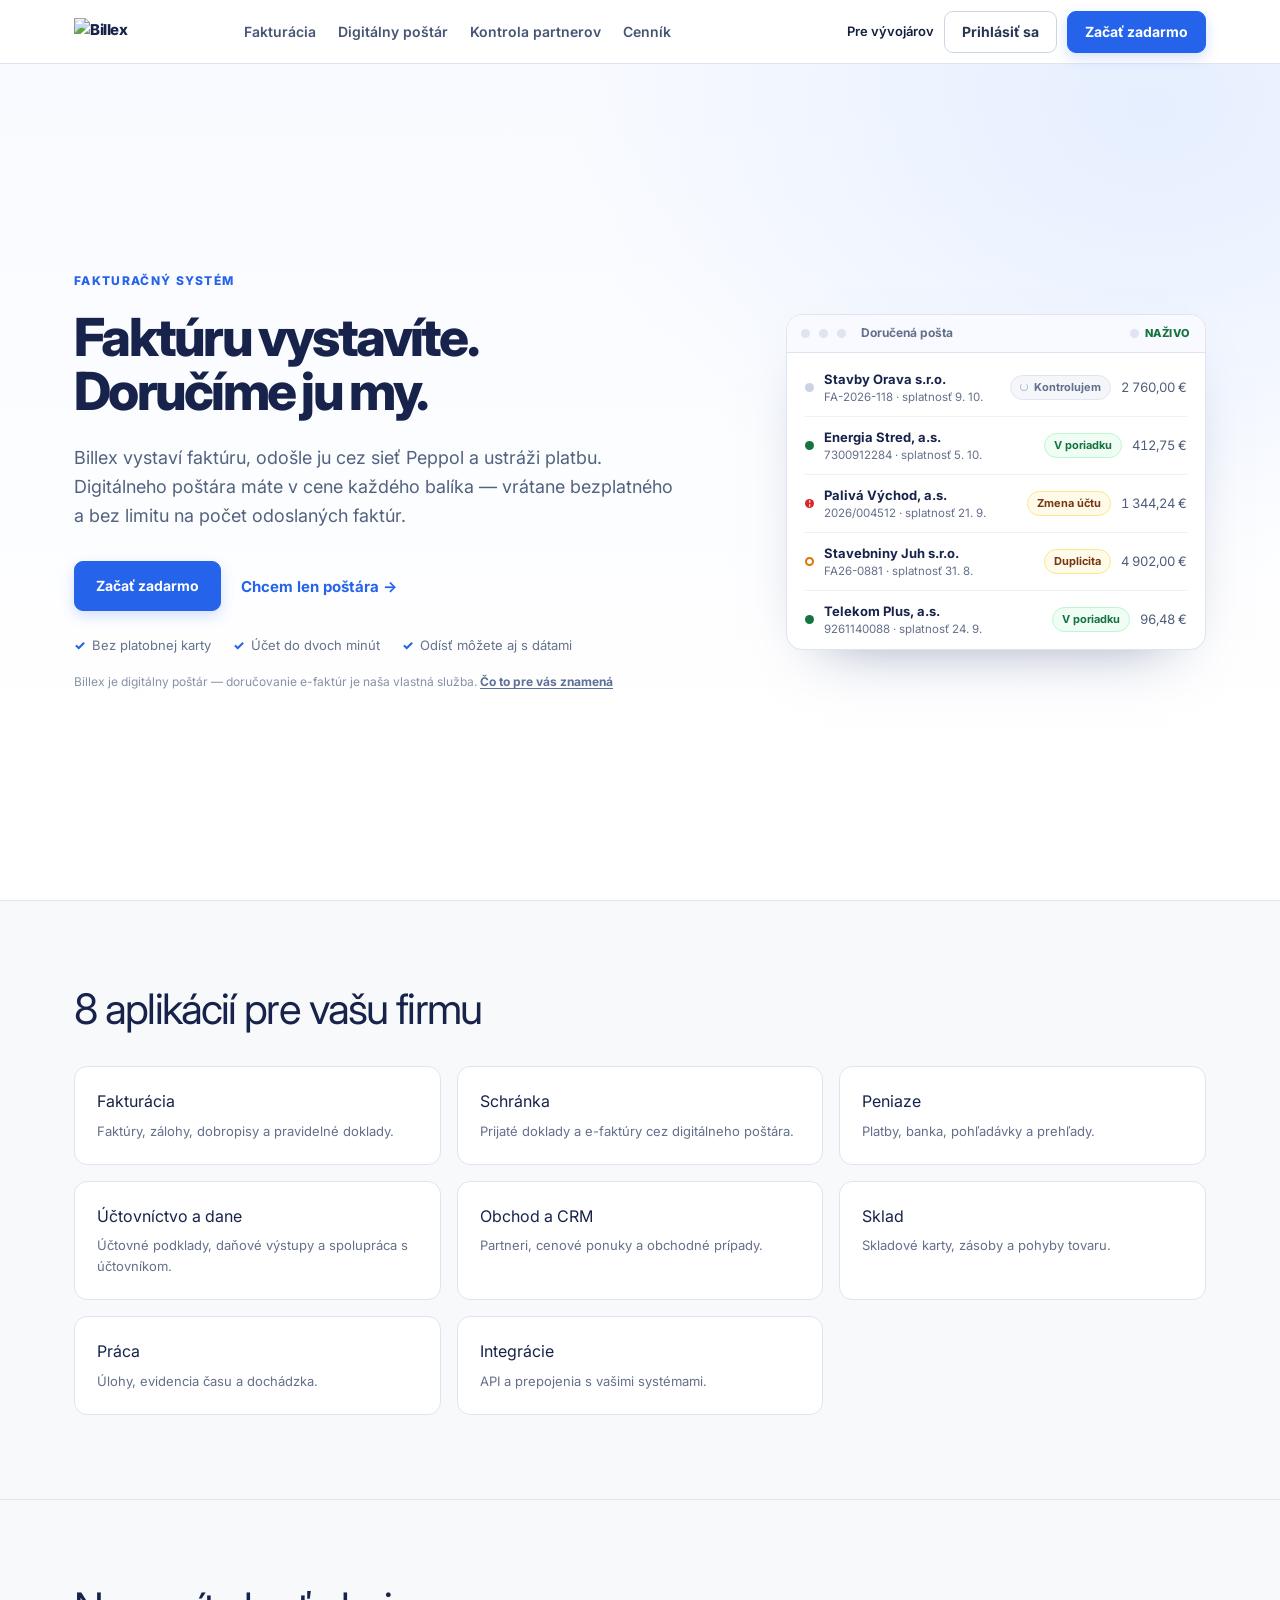
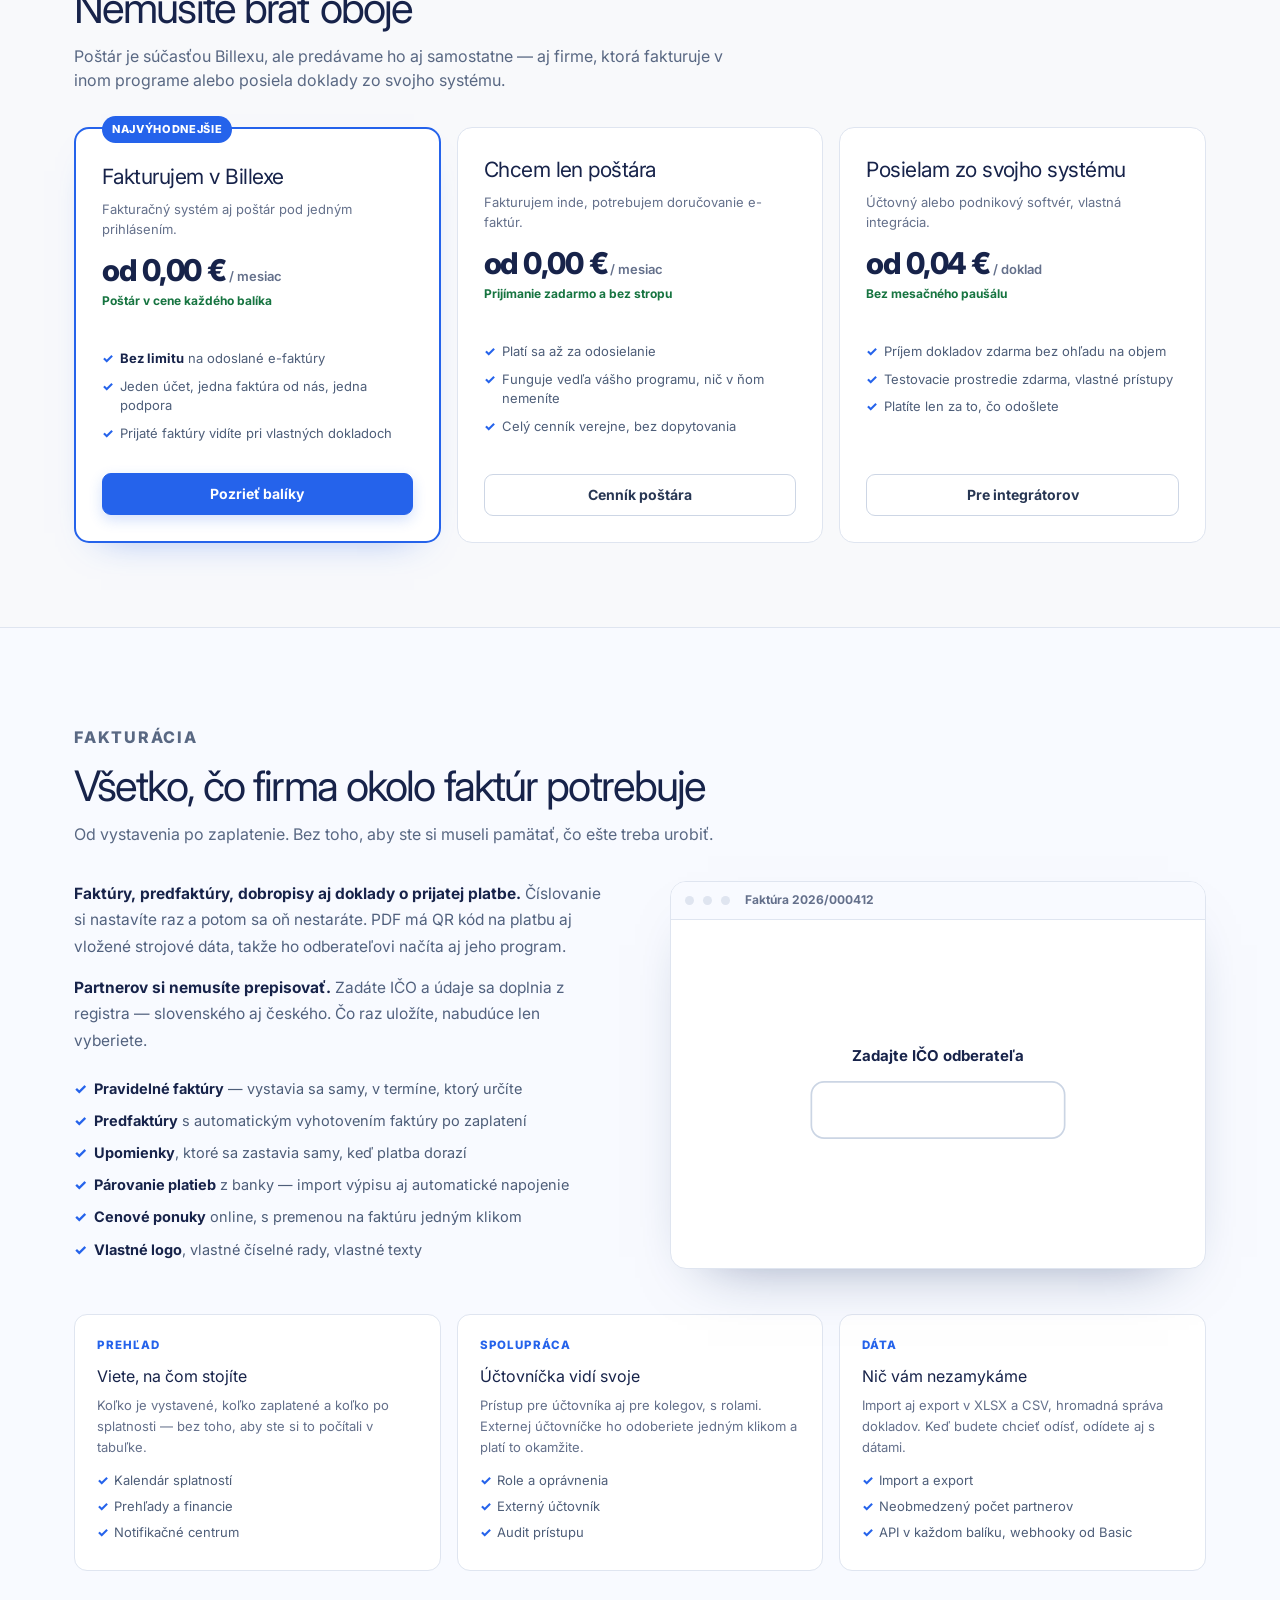
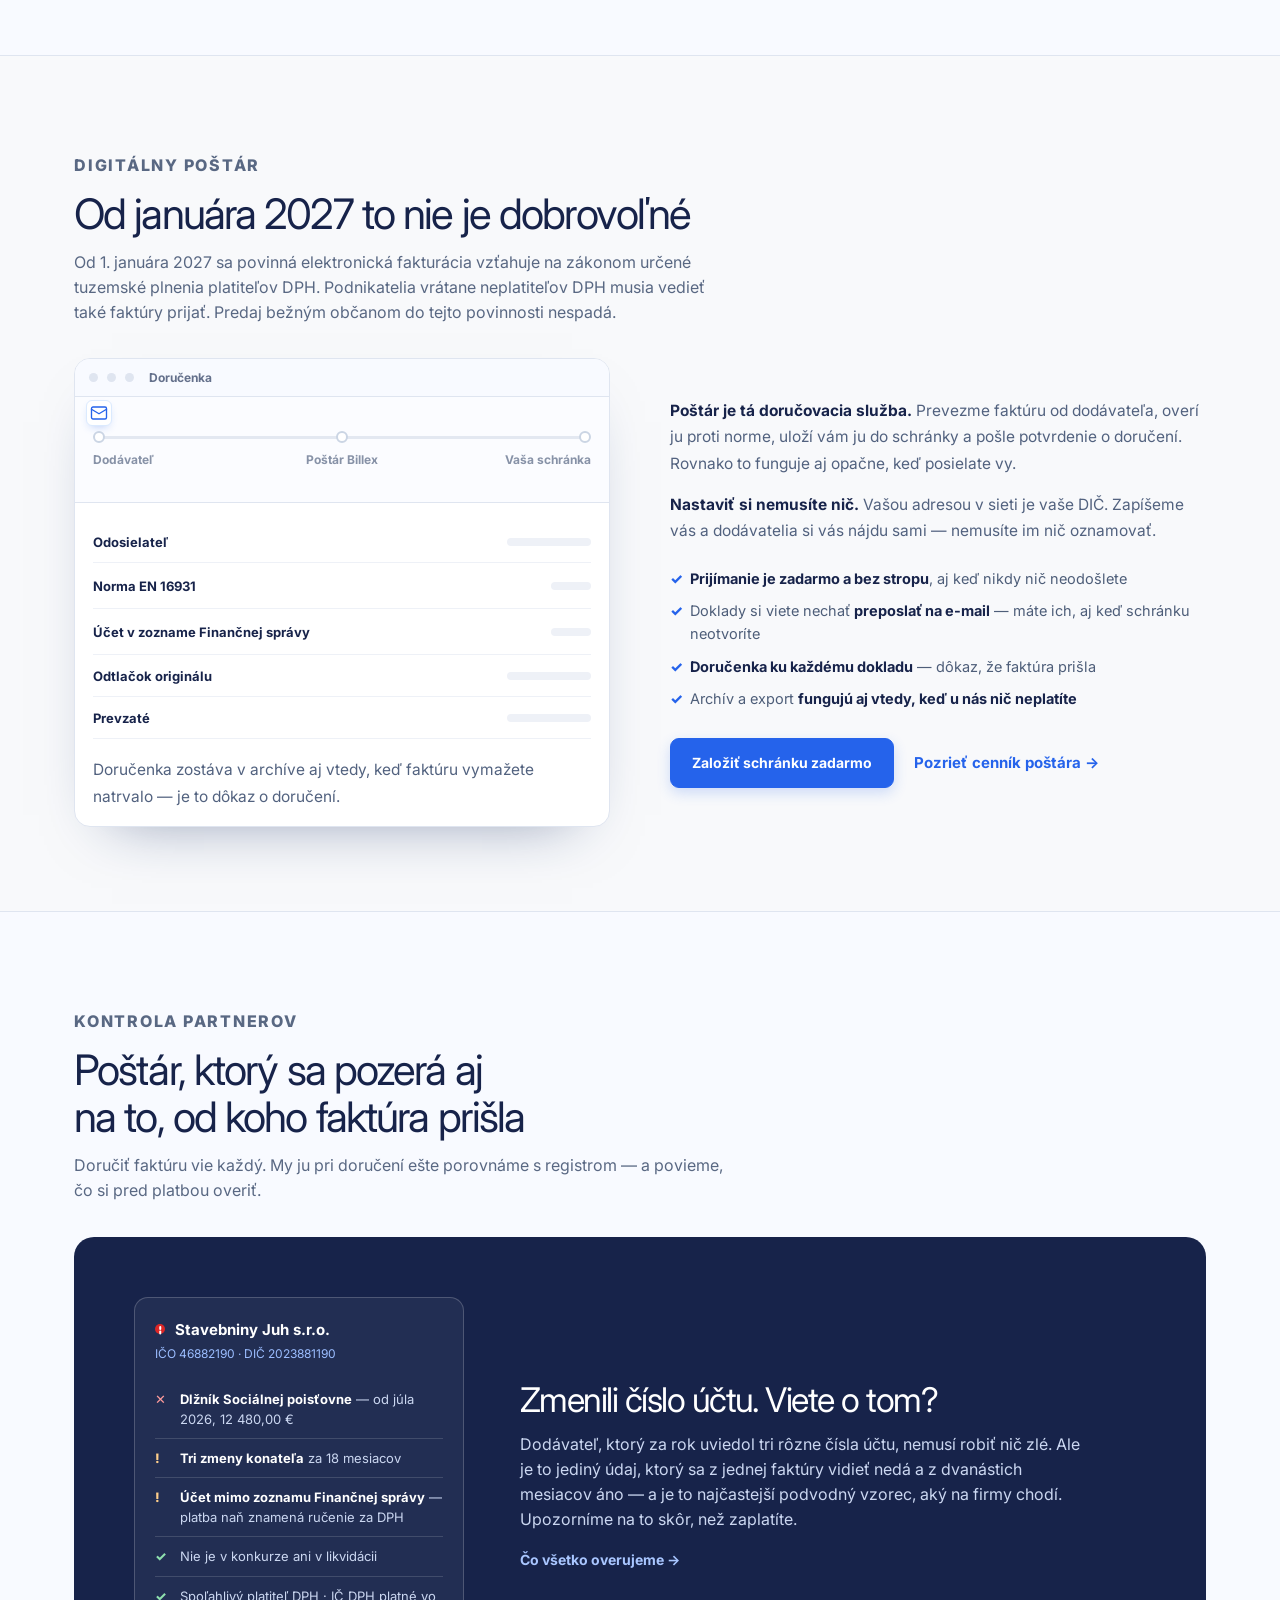
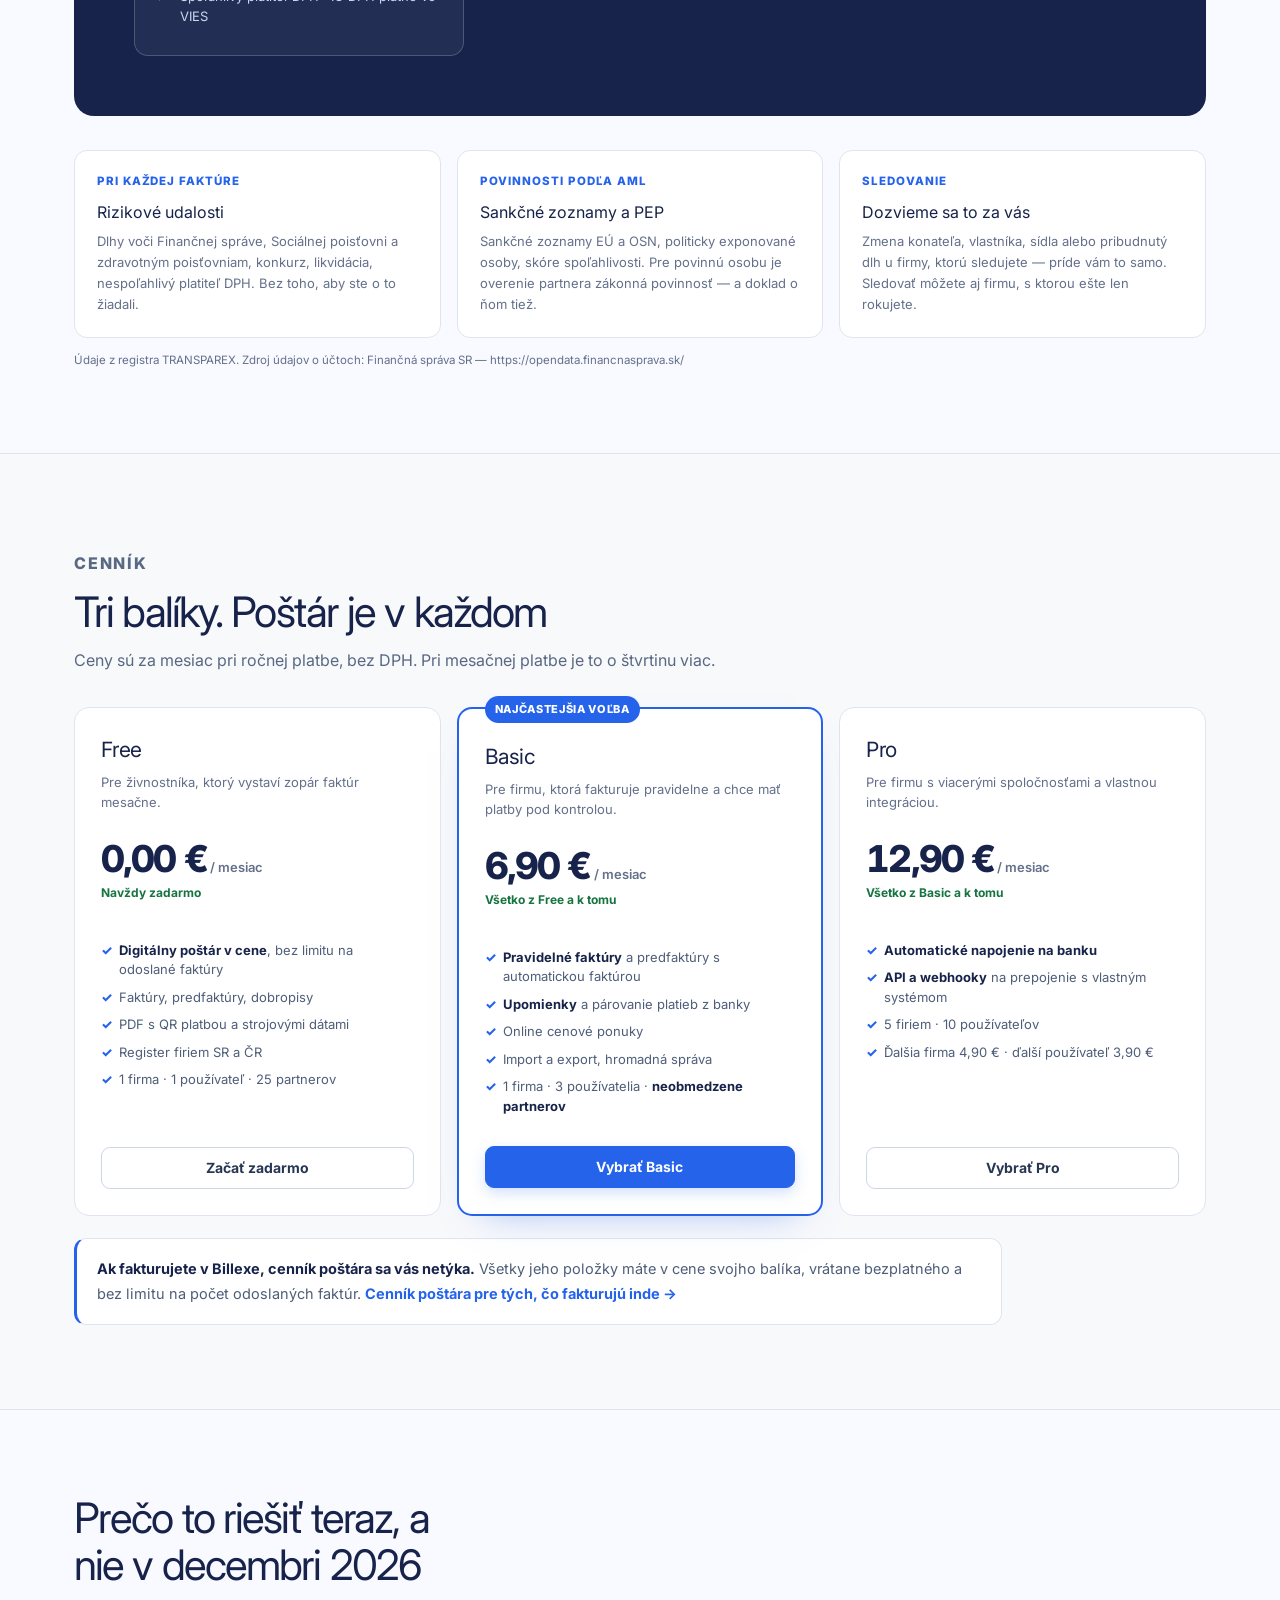
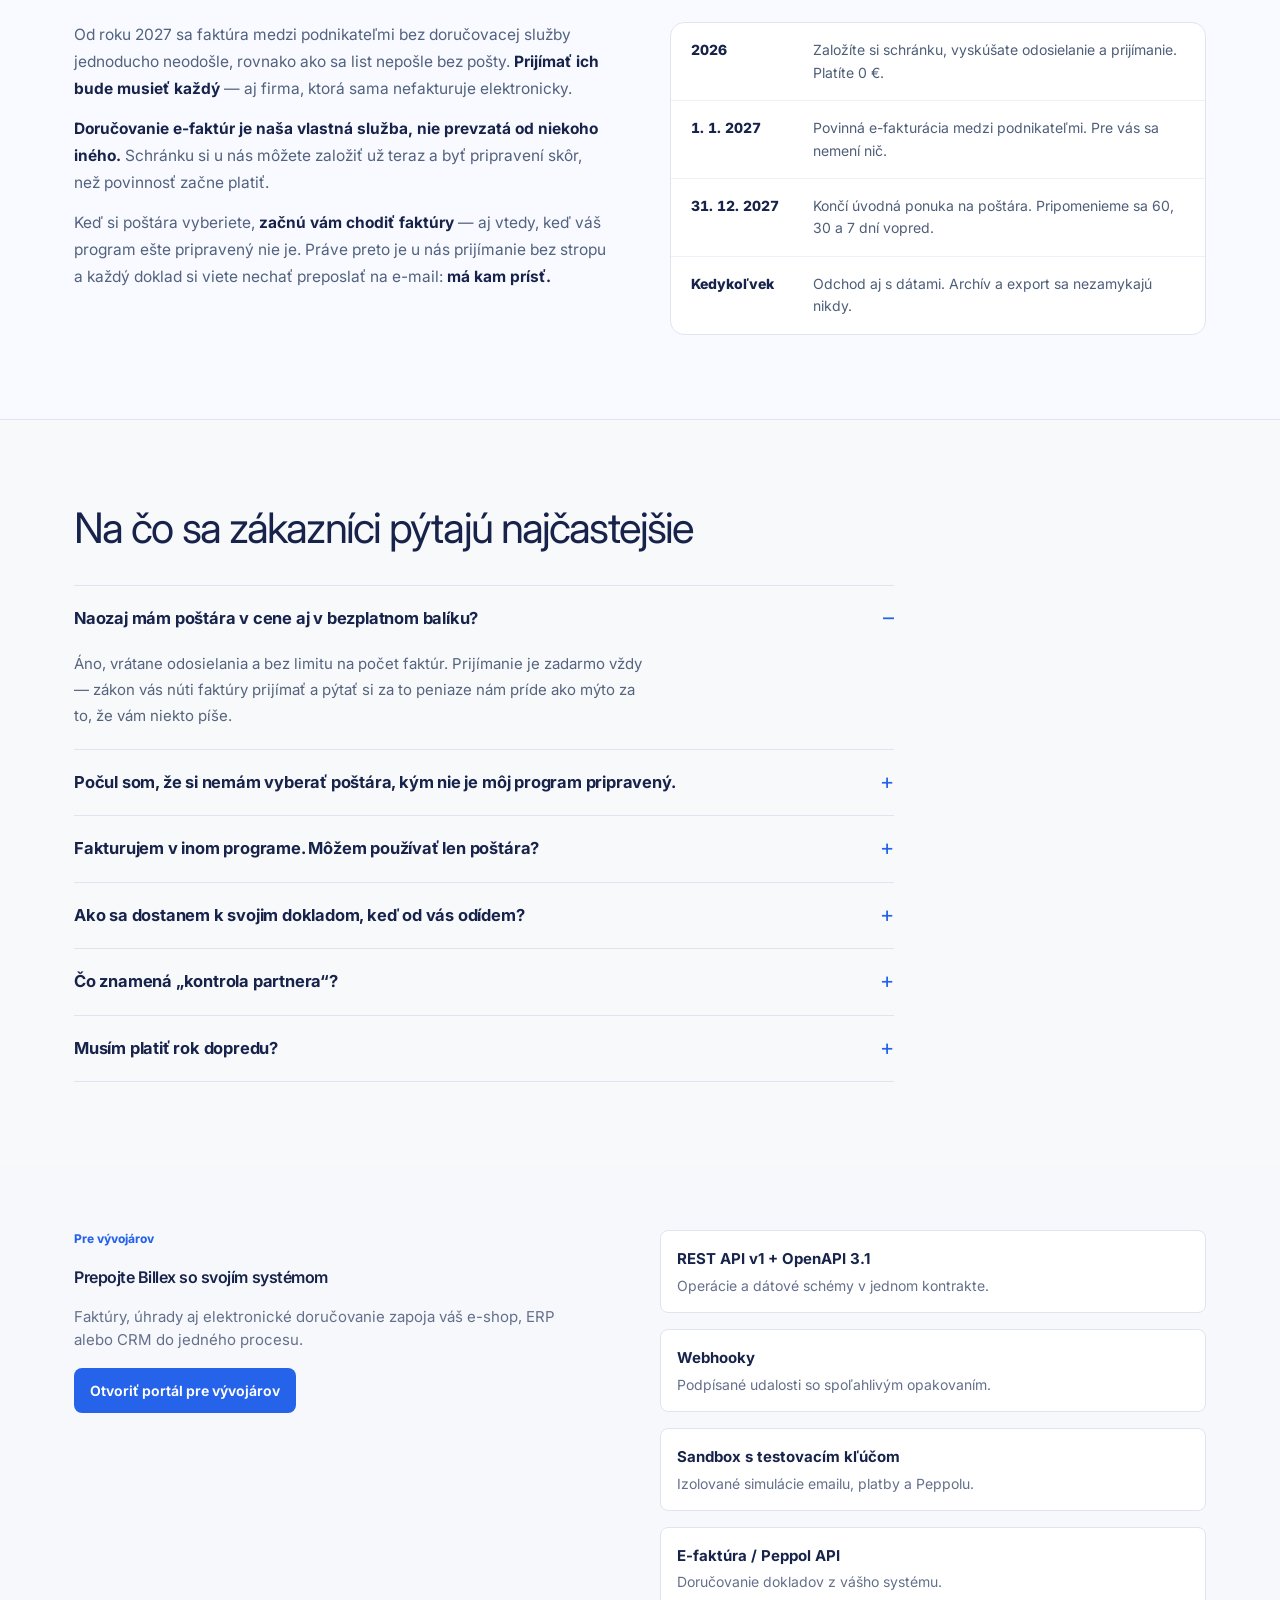
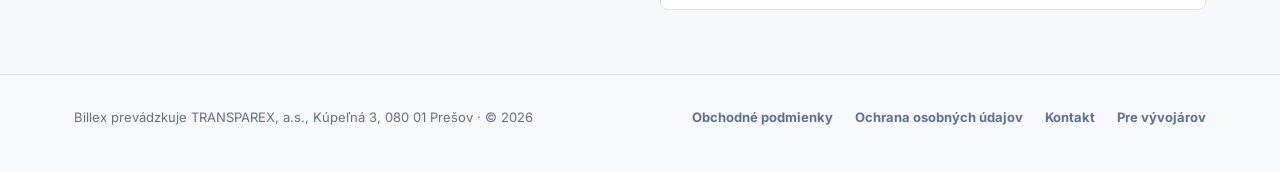
==== commit 32907b20: "feat(billex-homepage): open each invoice round on a centred IČO field Each round of the Fakturácia l" ====
--- a/billex-homepage/index.html
+++ b/billex-homepage/index.html
@@ -361,6 +361,7 @@
           <div class="bar"><i></i><i></i><i></i><span>Faktúra 2026/000412</span></div>
           <div class="body">
             <!-- inv.js replays this invoice in an endless loop -->
+            <span class="inv-intro-label" aria-hidden="true">Zadajte IČO odberateľa</span>
             <div class="inv-field">
               <span class="inv-label">IČO odberateľa</span>
               <span class="inv-input"><span class="num" data-inv-ico>36412783</span><i class="inv-caret"></i></span>
--- a/billex-homepage/inv.css
+++ b/billex-homepage/inv.css
@@ -3,9 +3,11 @@
    lines and counts up the total, holds the finished invoice for a moment,
    fades out and starts over. No interaction. Pending rows keep their
    space (opacity only), so the card never changes size. The markup is the
-   finished invoice, which is also the no-JS / reduced-motion state. */
+   finished invoice, which is also the no-JS / reduced-motion state.
+   .is-intro: the IČO input is enlarged in the middle of the card (inv.js
+   sets the transform from measured positions) under its own caption. */
 
-.inv .body { transition: opacity .35s ease; }
+.inv .body { position: relative; transition: opacity .35s ease; }
 .inv.is-fading .body { opacity: 0; }
 
 .inv-field {
@@ -30,8 +32,28 @@
   font-size: 14px;
   font-weight: 700;
   letter-spacing: .03em;
-  transition: border-color .2s, box-shadow .2s;
+  transform-origin: center;
+  transition: border-color .2s, box-shadow .2s, transform .65s cubic-bezier(.2, .7, .2, 1);
 }
+.inv-field { transition: border-color .4s ease; }
+.inv-label { transition: opacity .4s ease; }
+.inv.is-intro .inv-field { border-bottom-color: transparent; }
+.inv.is-intro .inv-label { opacity: 0; }
+.inv-intro-label {
+  position: absolute;
+  left: 0;
+  right: 0;
+  translate: 0 -100%;
+  color: var(--navy);
+  font-size: 15px;
+  font-weight: 700;
+  text-align: center;
+  opacity: 0;
+  pointer-events: none;
+  transition: opacity .3s ease;
+}
+.inv.is-intro .inv-intro-label { opacity: 1; }
+
 .inv-caret { width: 1.5px; height: 16px; margin-left: 1px; background: var(--blue); opacity: 0; }
 .inv.is-typing .inv-input { border-color: var(--blue); box-shadow: 0 0 0 3px #2563eb22; }
 .inv.is-typing .inv-caret { opacity: 1; animation: inv-blink 1s steps(1) infinite; }
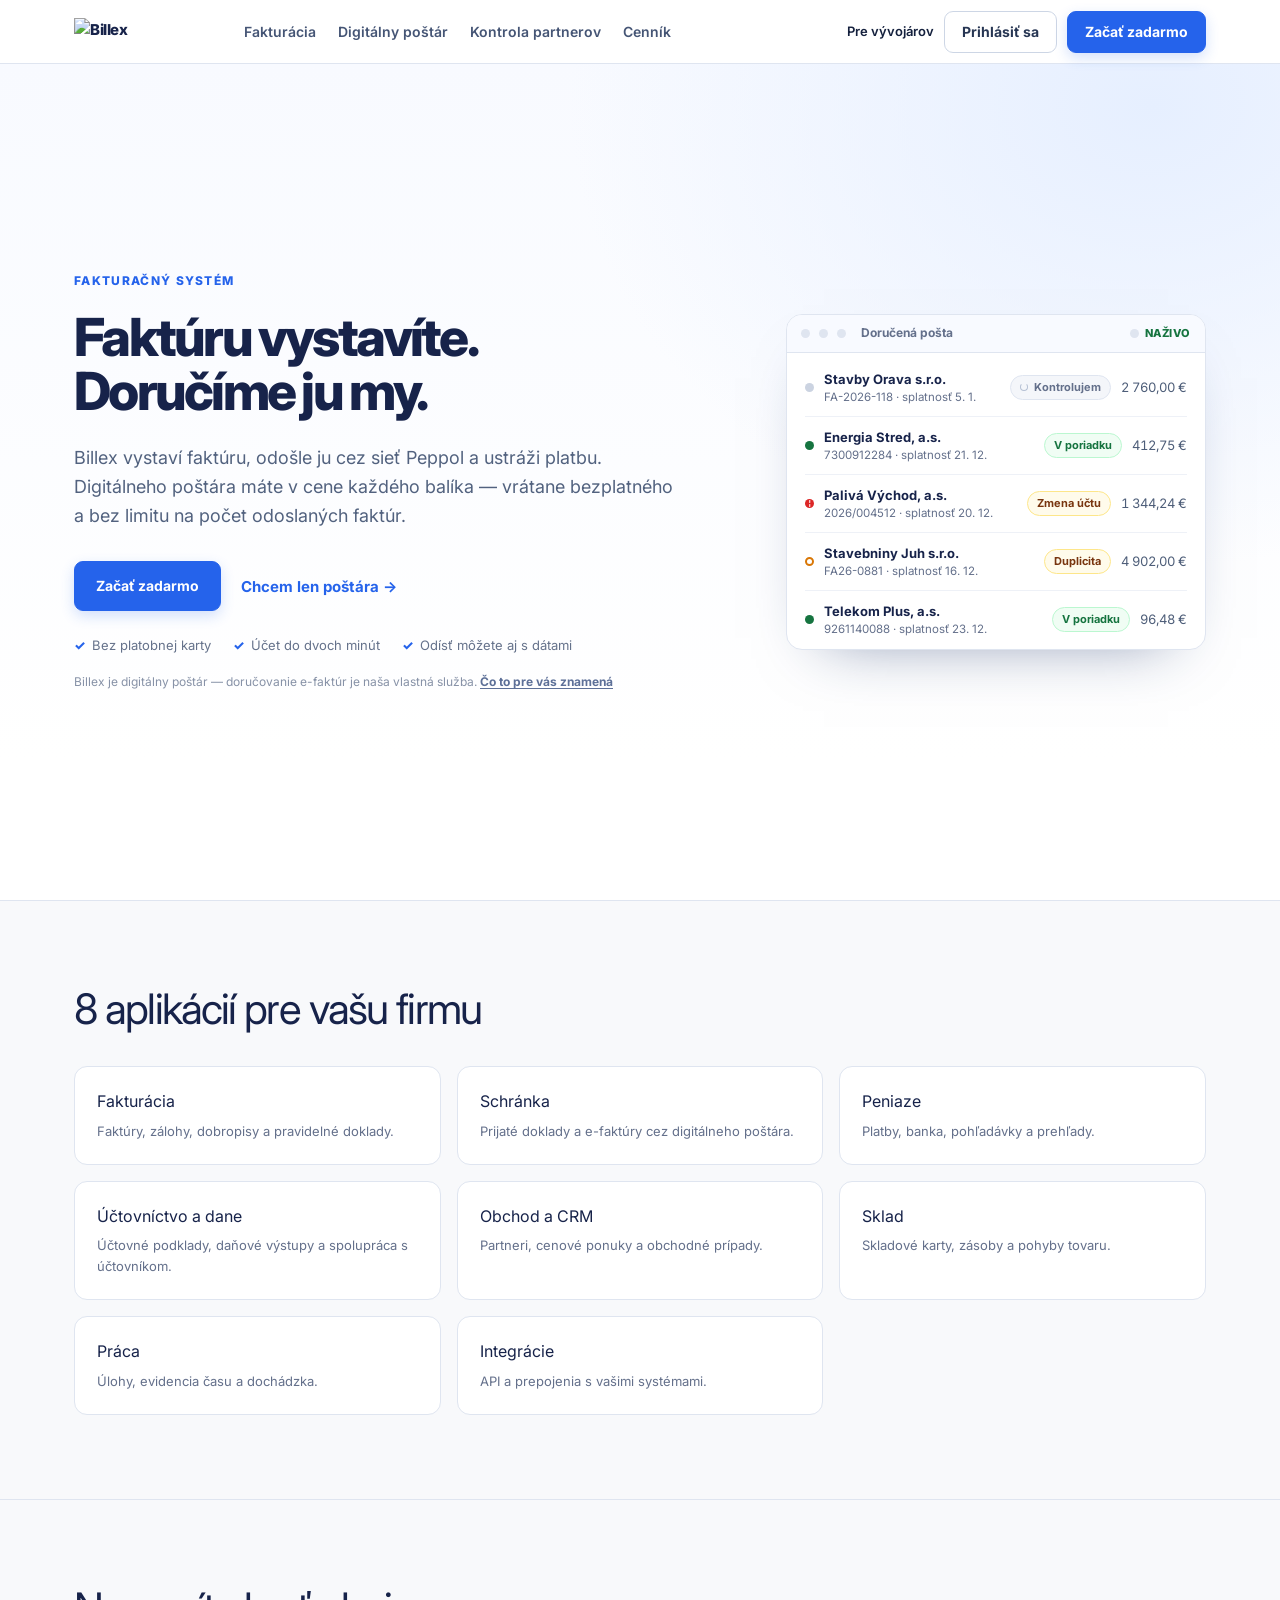
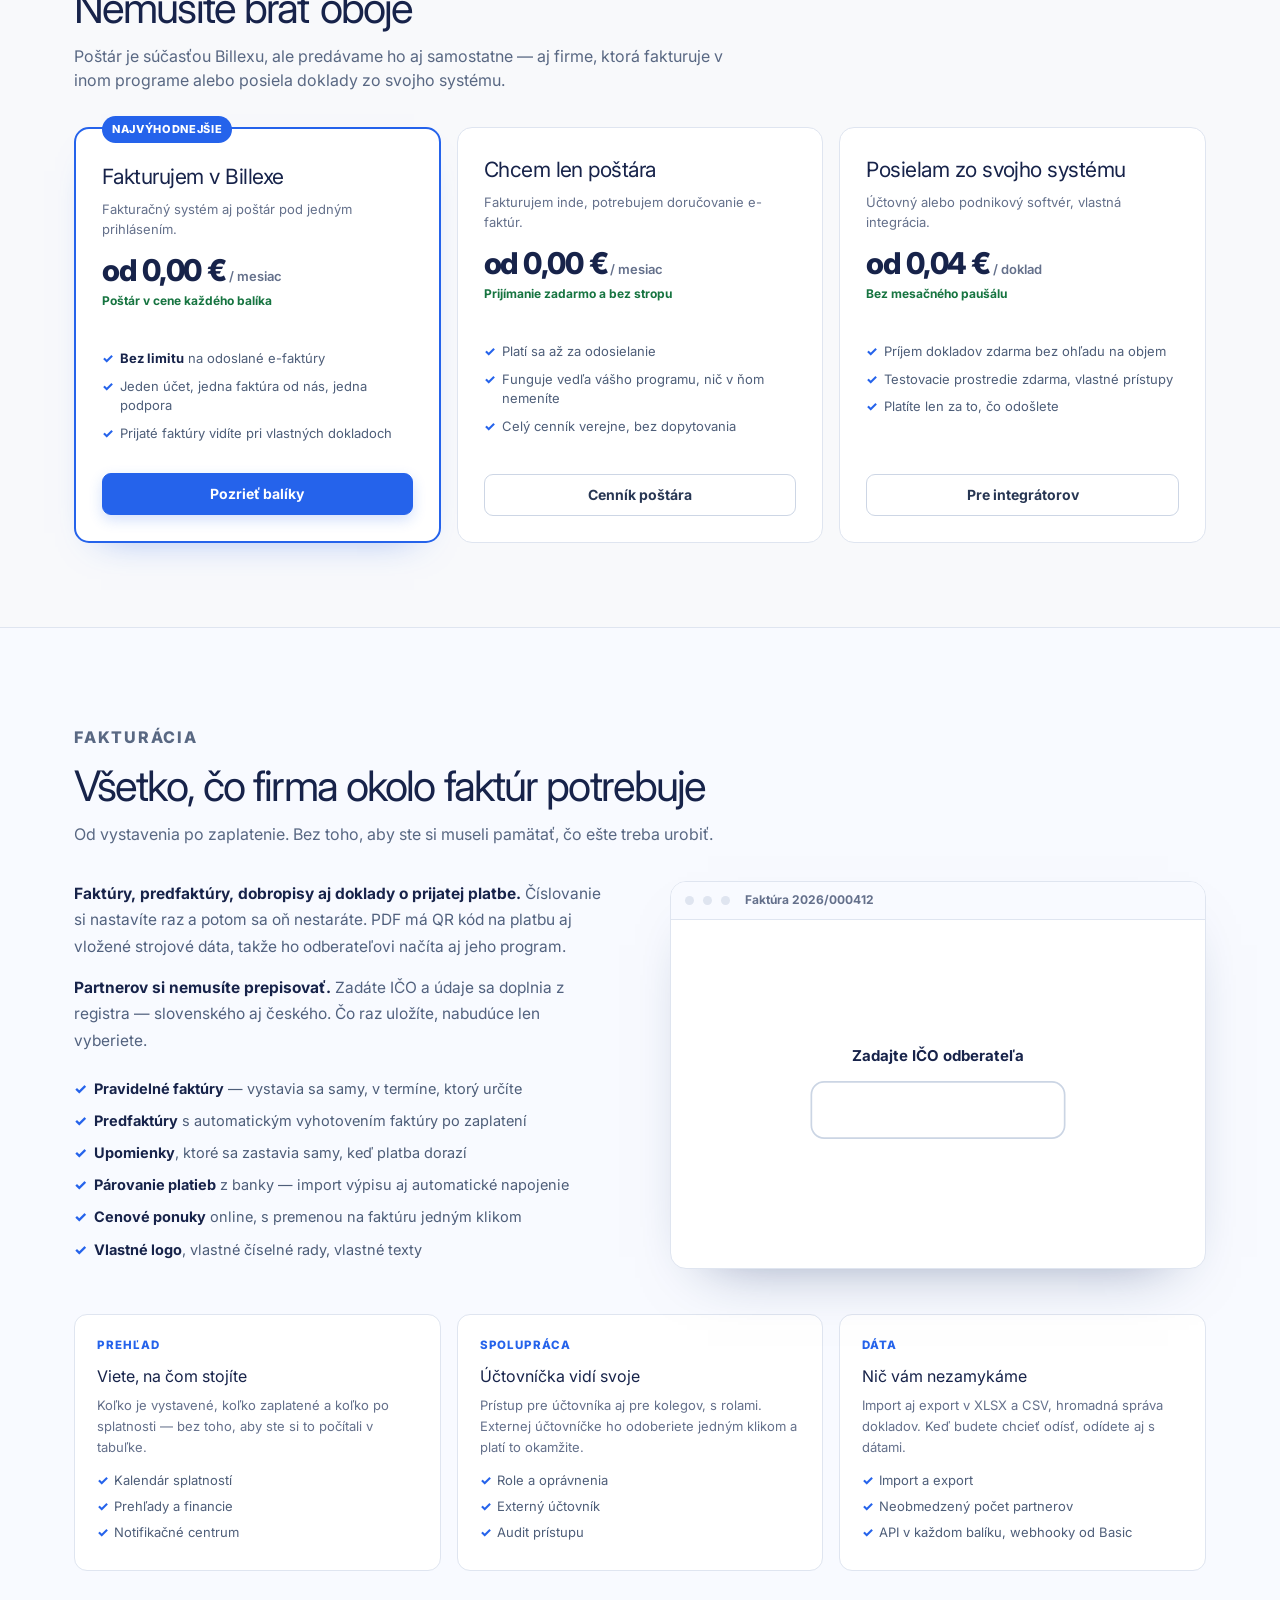
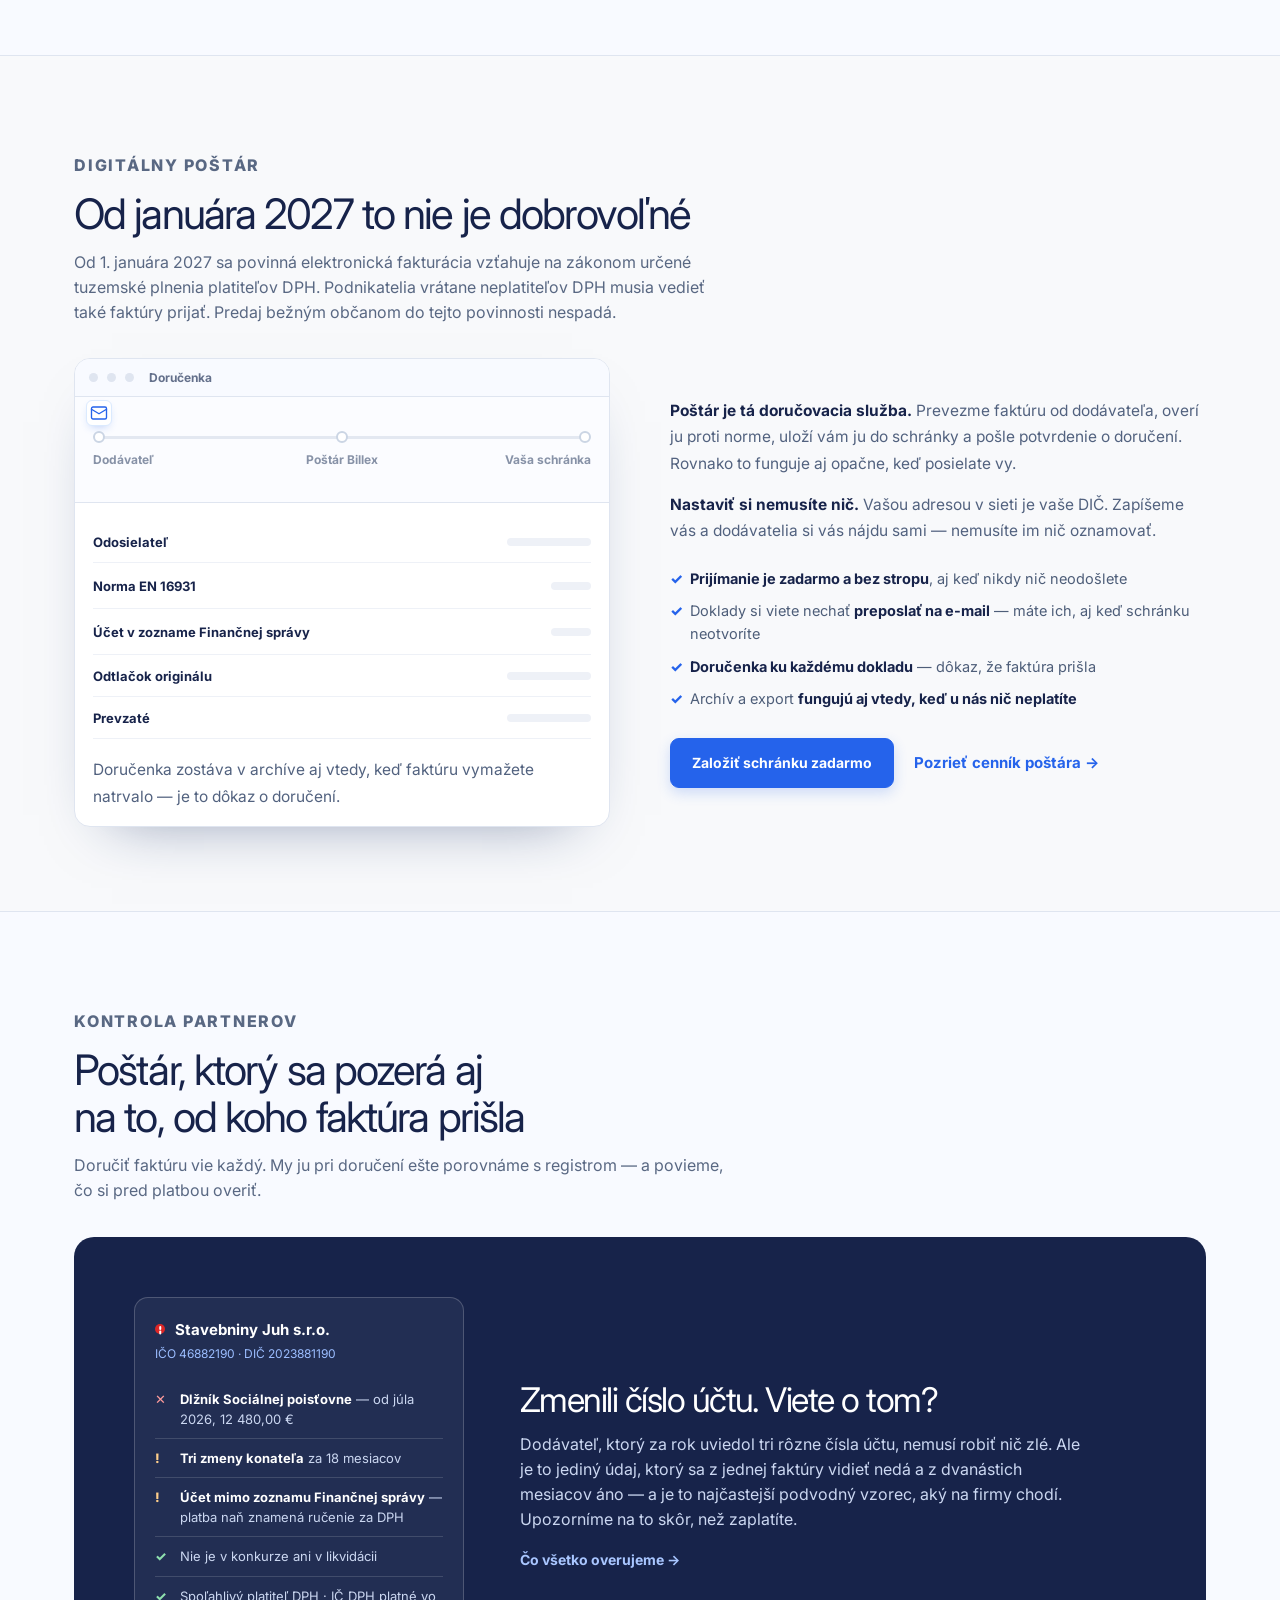
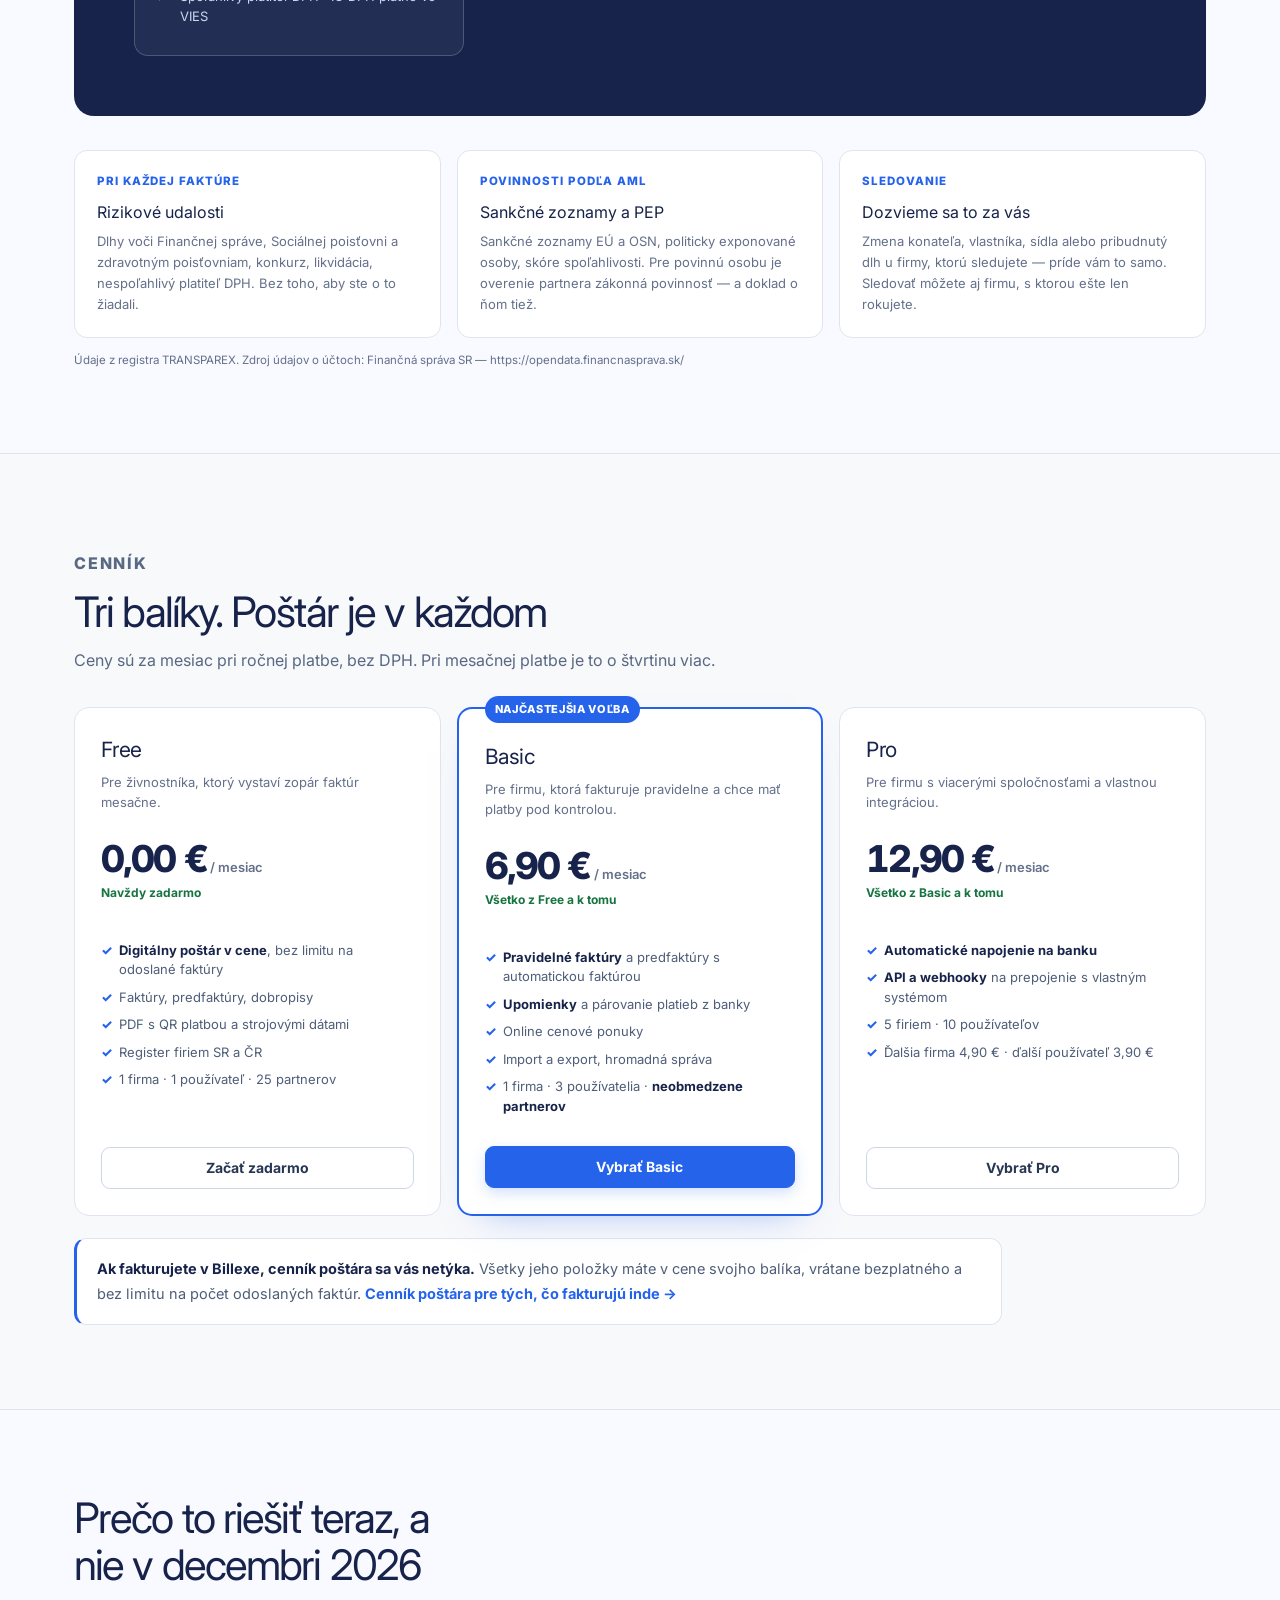
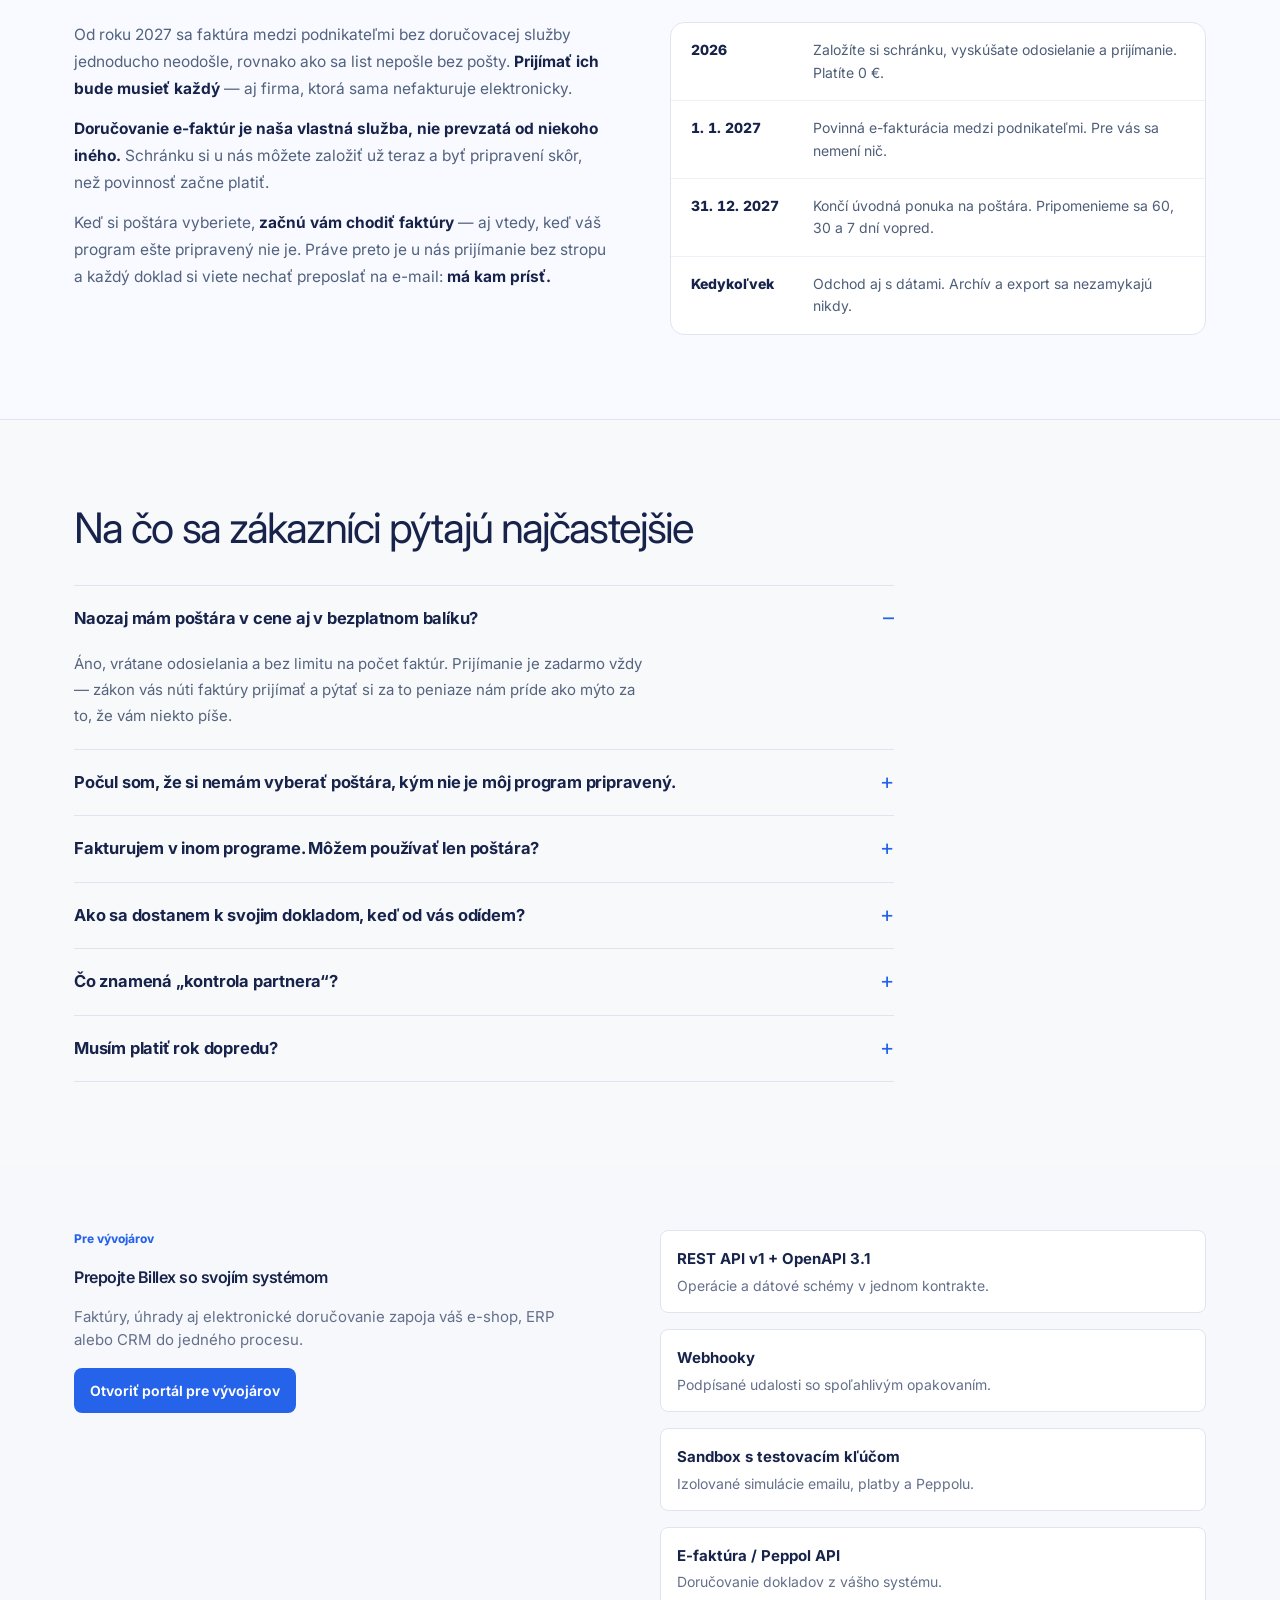
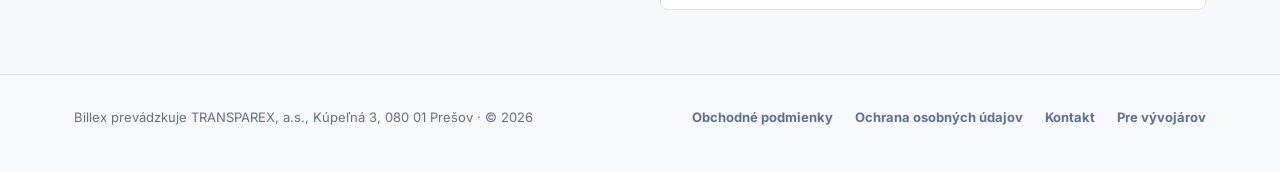
==== commit 4c477d87: "feat(billex-homepage): make dates in the animations relative to today Hard-coded dates (due dates in" ====
--- a/billex-homepage/index.html
+++ b/billex-homepage/index.html
@@ -358,7 +358,7 @@
           </ul>
         </div>
         <div class="shot inv" aria-label="Náhľad editora faktúry" data-inv>
-          <div class="bar"><i></i><i></i><i></i><span>Faktúra 2026/000412</span></div>
+          <div class="bar"><i></i><i></i><i></i><span data-fill="Faktúra {YYYY}/000412">Faktúra 2026/000412</span></div>
           <div class="body">
             <!-- inv.js replays this invoice in an endless loop -->
             <span class="inv-intro-label" aria-hidden="true">Zadajte IČO odberateľa</span>
@@ -451,7 +451,7 @@
             <div class="shot-row" data-at="1" data-check="650"><span class="who">Norma EN 16931</span><span class="badge g">V poriadku</span></div>
             <div class="shot-row" data-at="1" data-check="500"><span class="who">Účet v zozname Finančnej správy</span><span class="badge g">Áno</span></div>
             <div class="shot-row" data-at="1" data-check="250"><span class="who">Odtlačok originálu</span><span class="amt">sha256 a41f…c7e2</span></div>
-            <div class="shot-row" data-at="2"><span class="who">Prevzaté</span><span class="amt">07.09.2026 08:14:22</span></div>
+            <div class="shot-row" data-at="2"><span class="who">Prevzaté</span><span class="amt" data-received>07.09.2026 08:14:22</span></div>
             <div class="stamp" data-stamp><b>Doručené</b><span class="num">07. 09. 2026 · 08:14</span></div>
           </div>
           <p class="shot-cap" style="padding:0 18px 16px">Doručenka zostáva v archíve aj vtedy, keď
@@ -729,6 +729,7 @@
 })();
 
 </script>
+<script src="dates.js" defer></script>
 <script src="hero-live.js" defer></script>
 <script src="route.js" defer></script>
 <script src="inv.js" defer></script>
--- a/billex-homepage/inv.css
+++ b/billex-homepage/inv.css
@@ -22,7 +22,8 @@
 .inv-input {
   display: inline-flex;
   align-items: center;
-  min-width: 150px;
+  width: 150px;        /* fixed: the box must not grow as digits are typed */
+  flex: none;
   height: 34px;
   padding: 0 11px;
   border: 1px solid #cbd5e4;
@@ -114,6 +115,3 @@
 .inv.no-motion, .inv.no-motion *,
 .inv.no-motion *::before, .inv.no-motion *::after { transition: none !important; }
 
-@media (width <= 560px) {
-  .inv-input { min-width: 0; }
-}
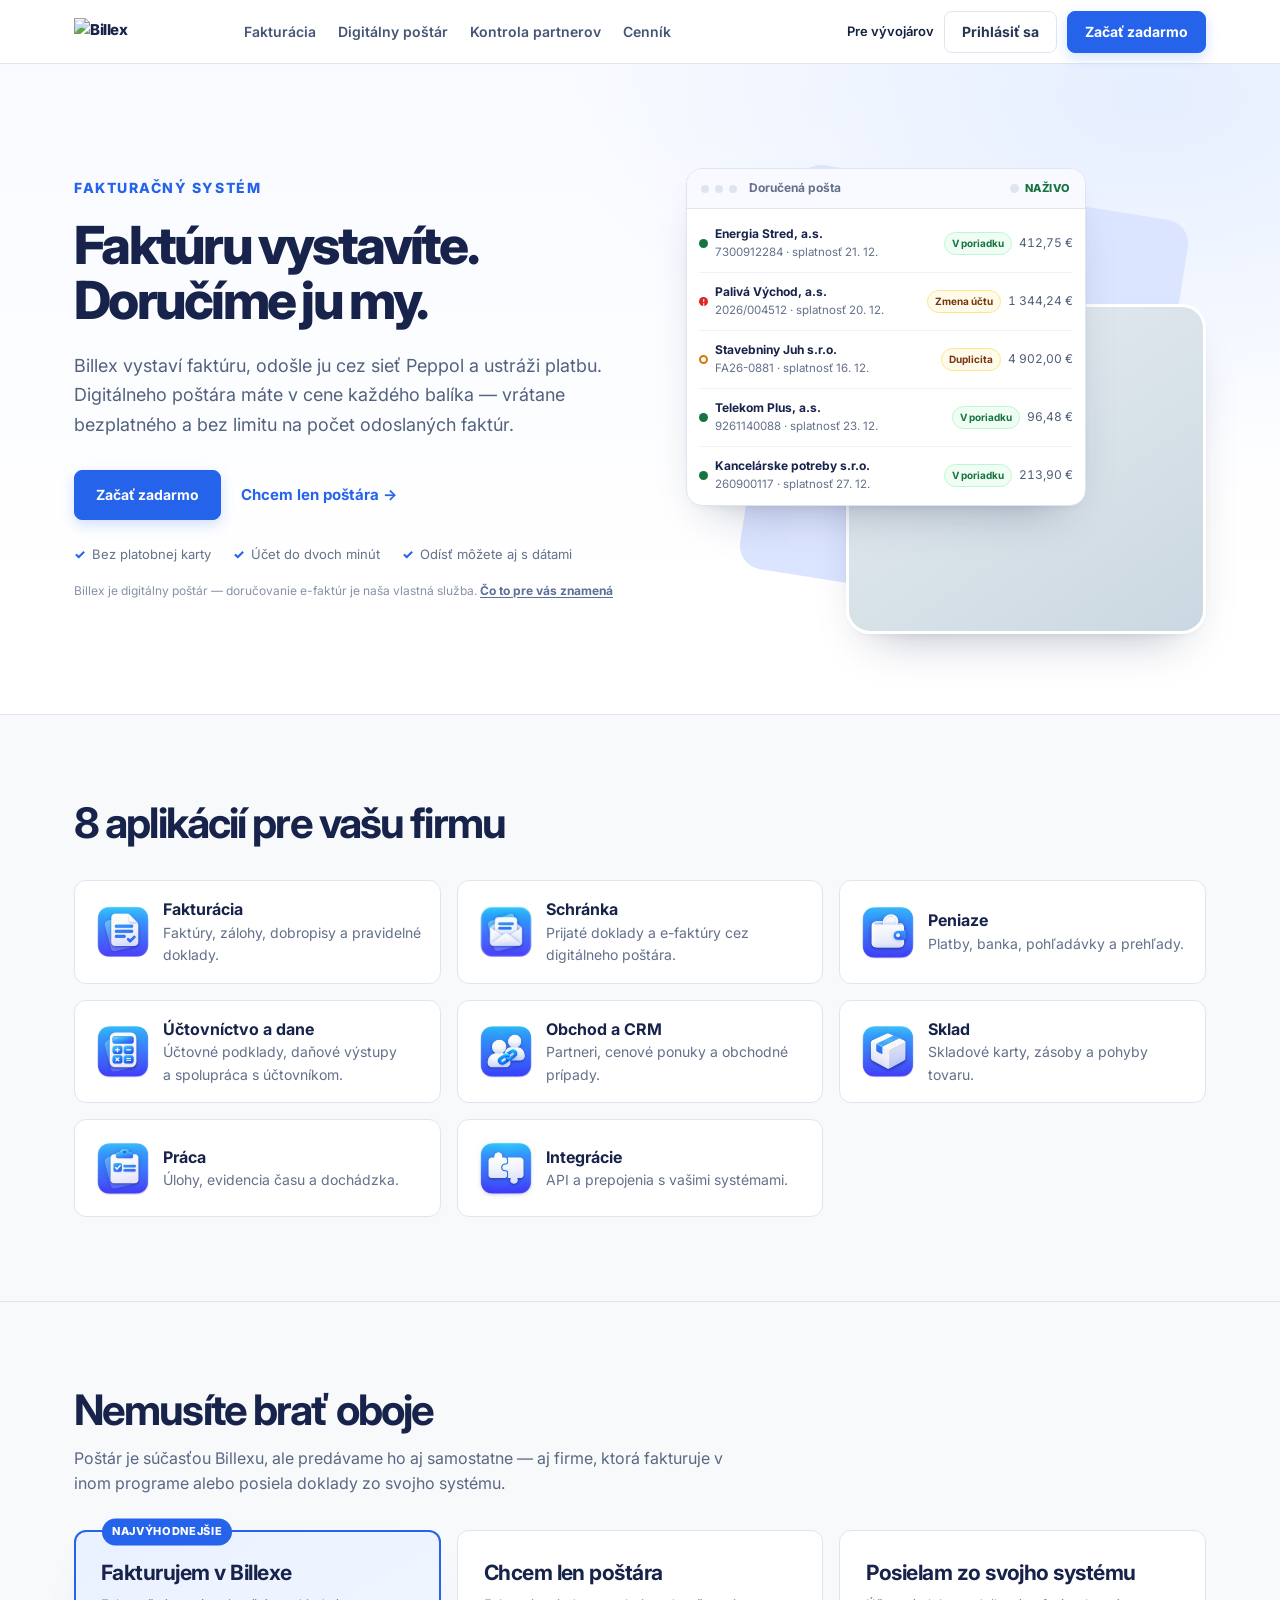
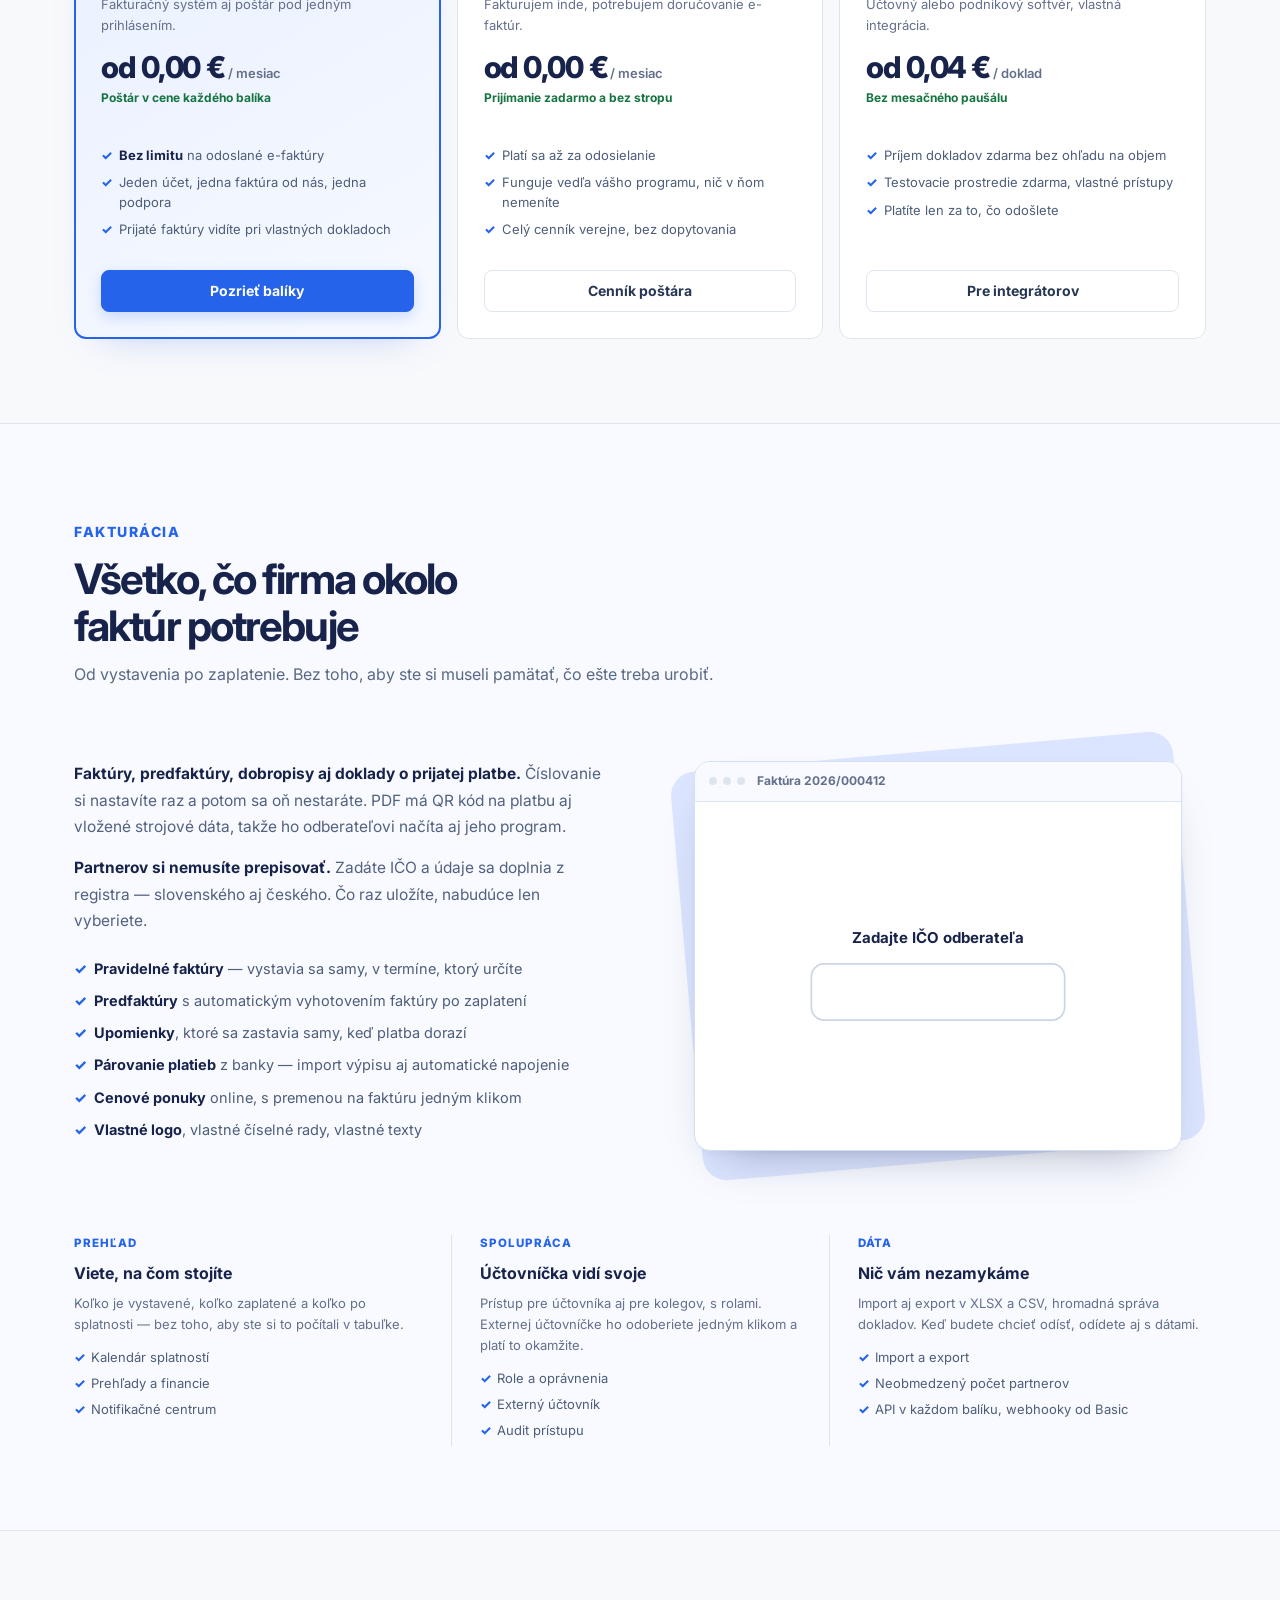
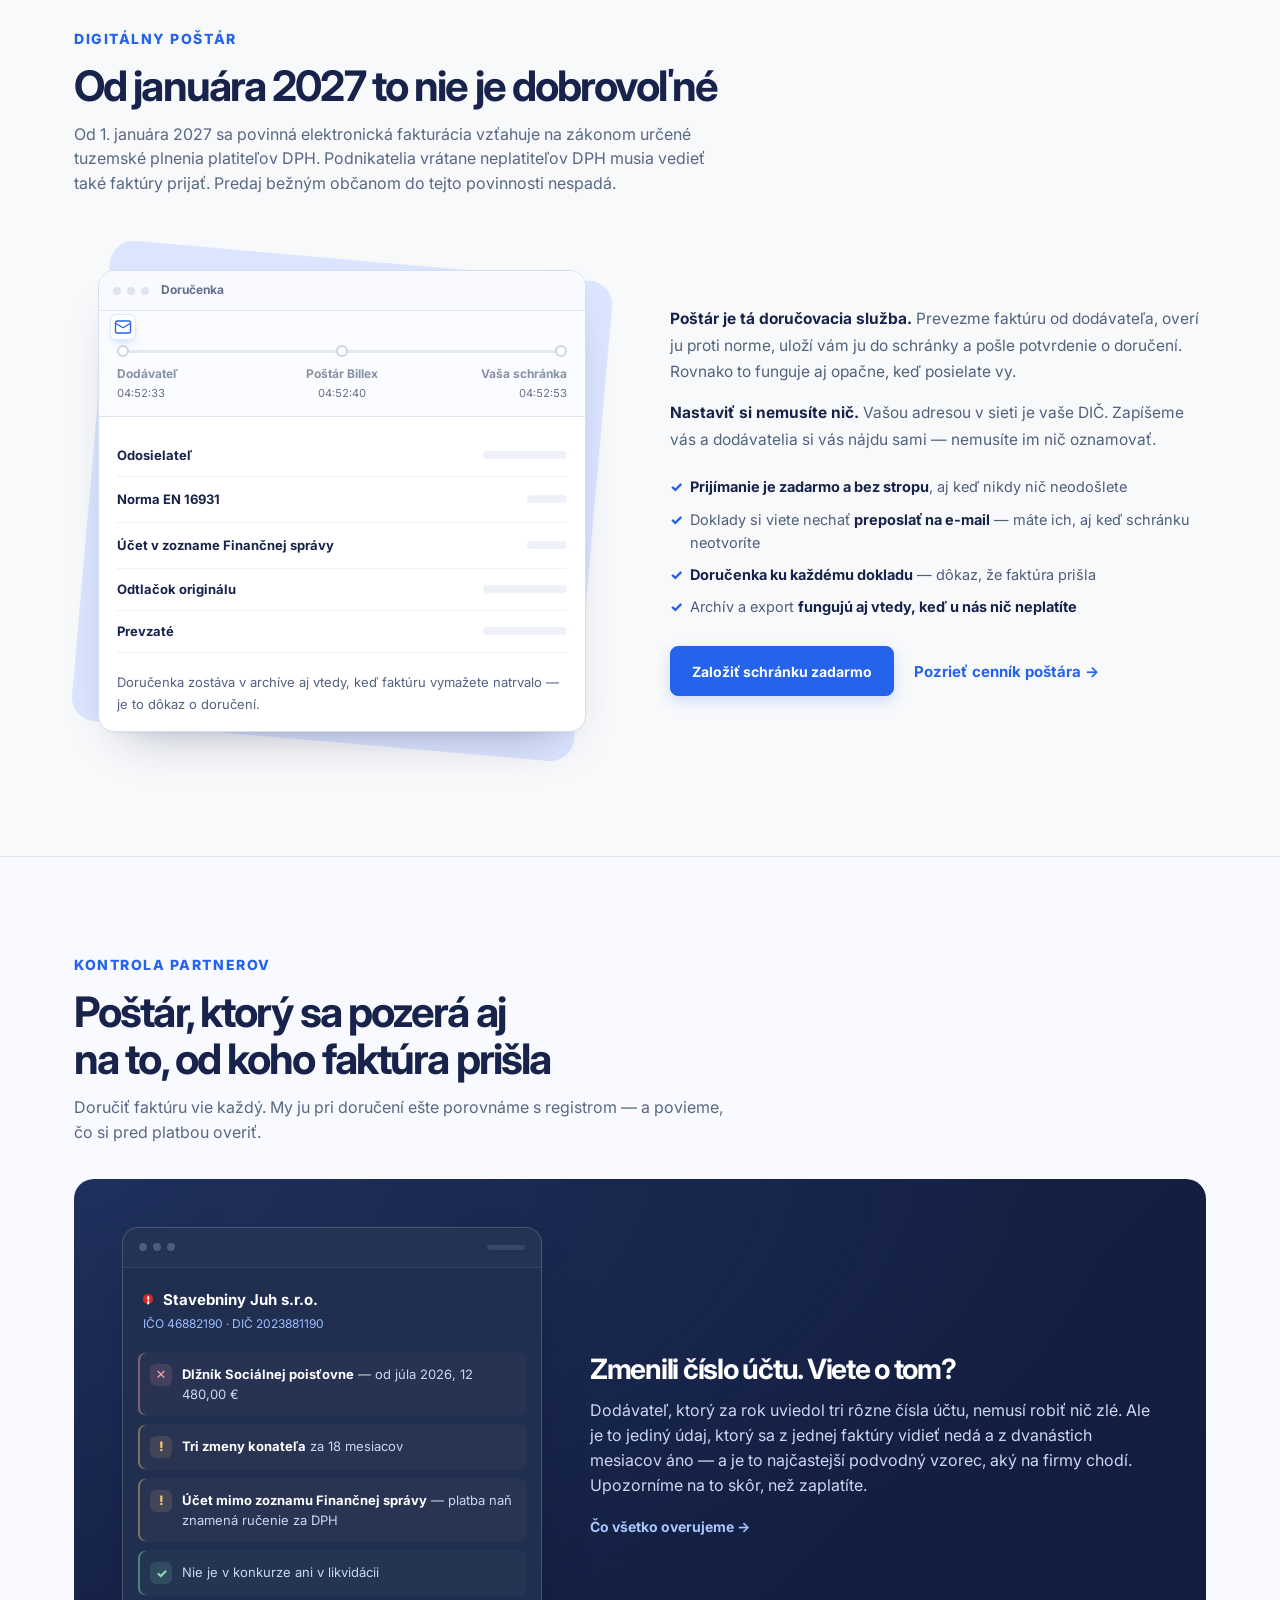
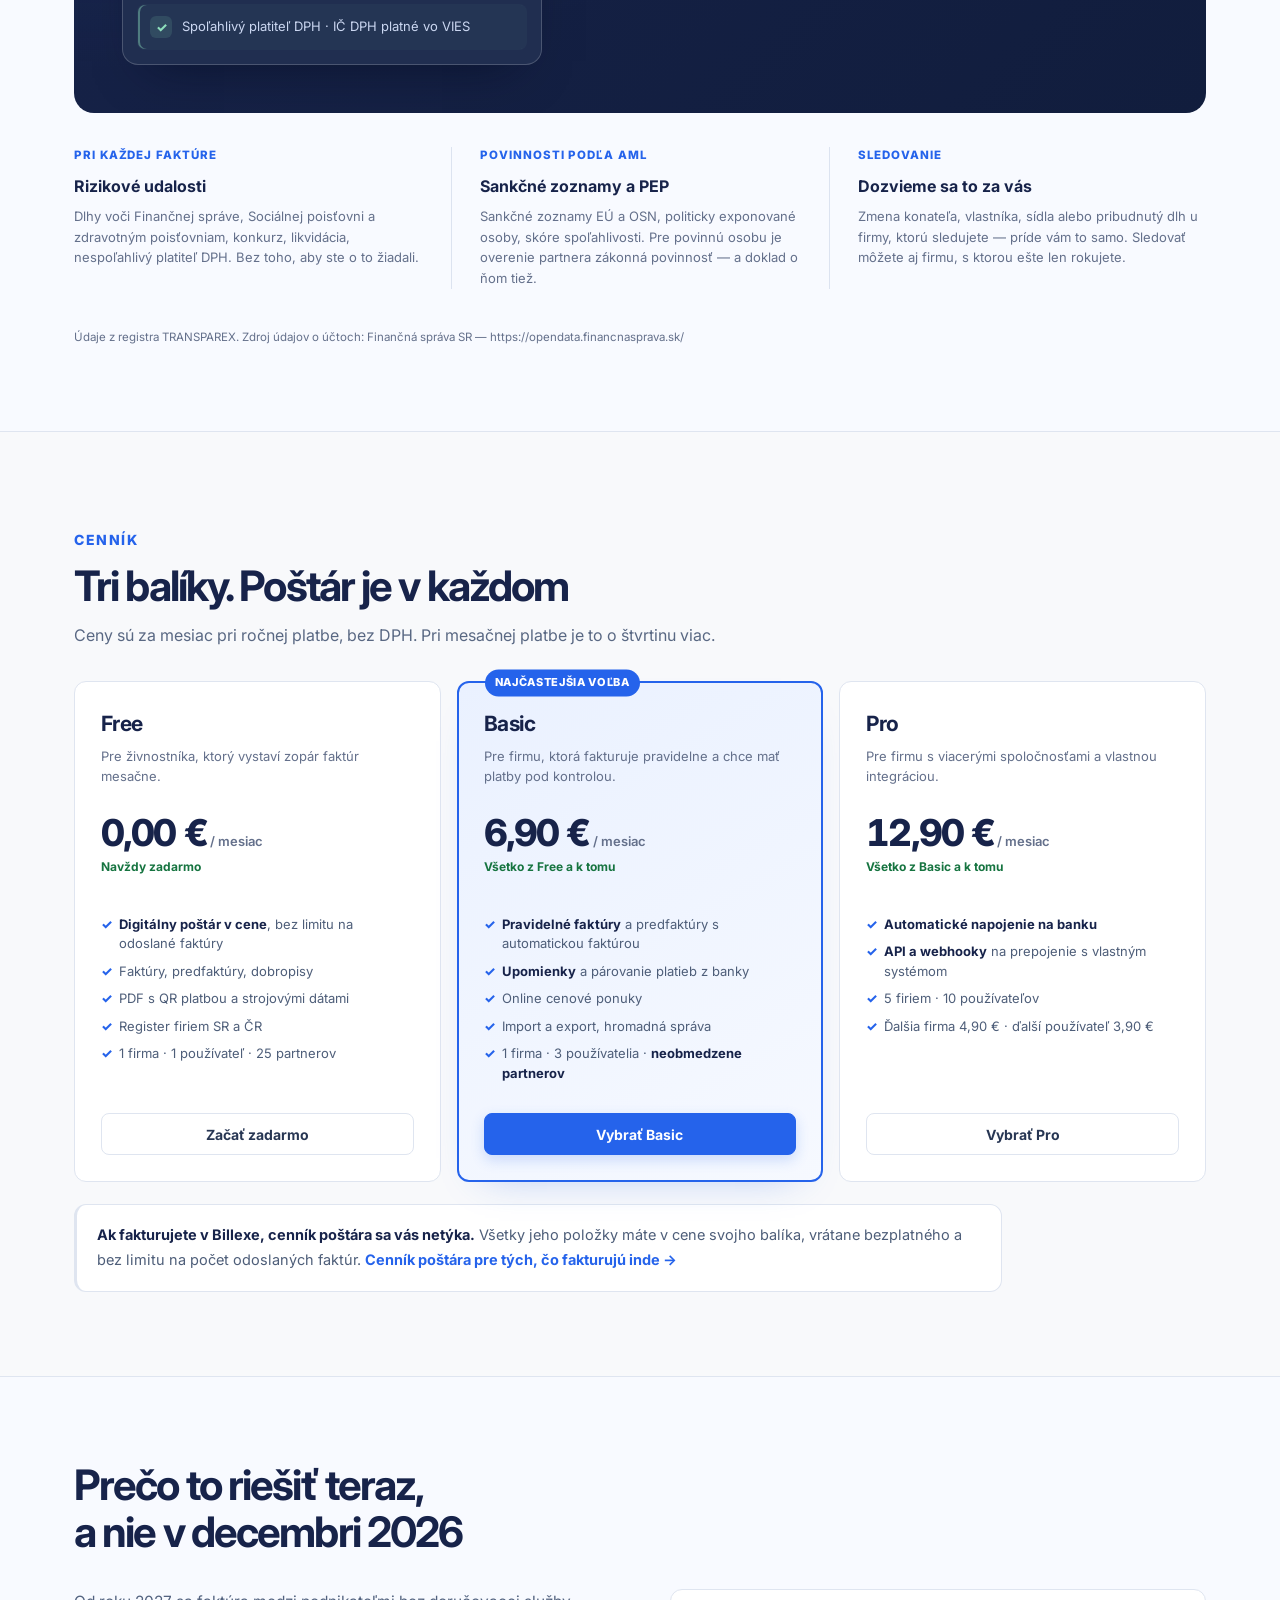
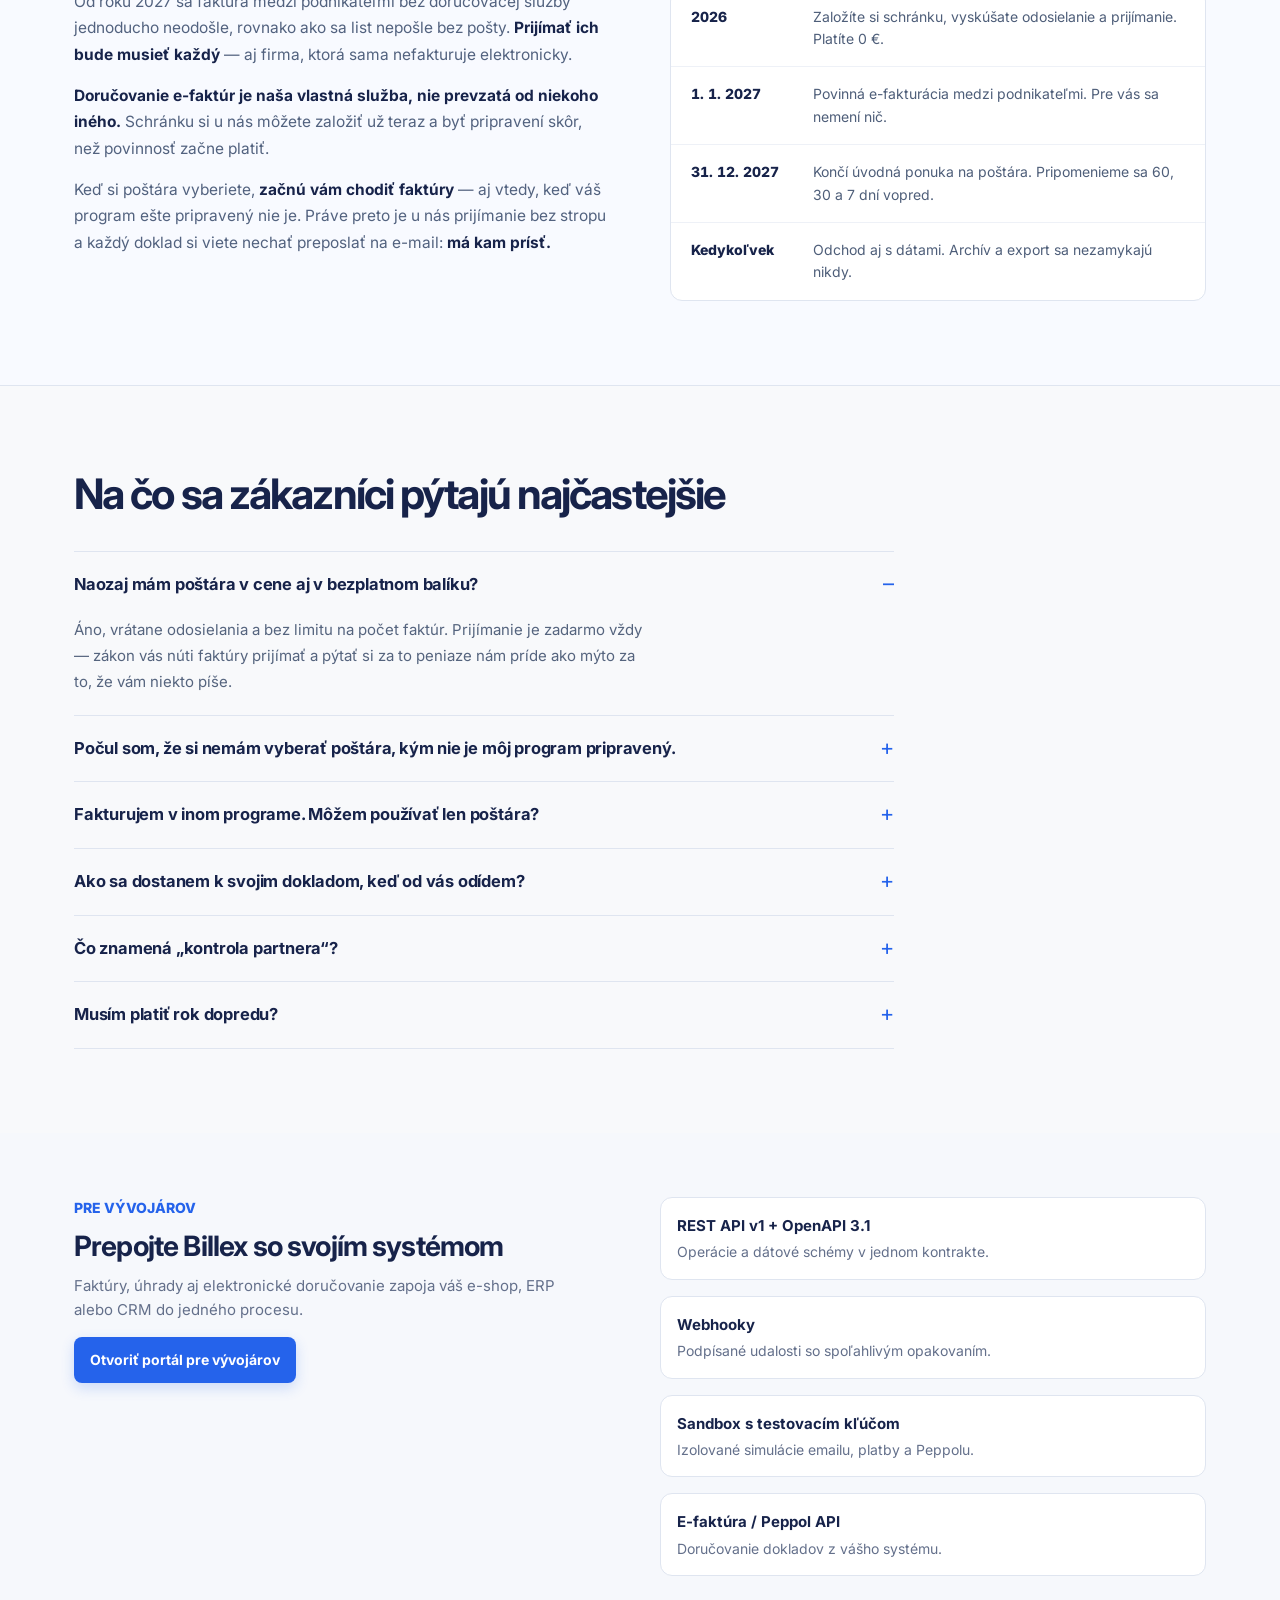
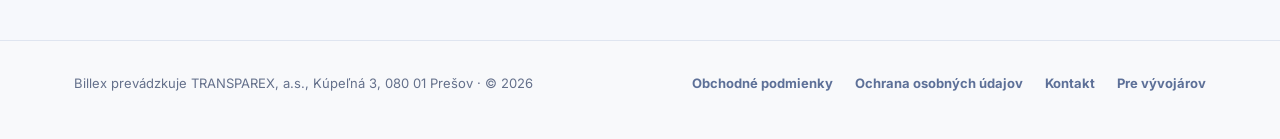
==== commit 39bd38ab: "feat(billex-homepage): shared visual system, richer demos and partner panel Design tokens in design-" ====
--- a/billex-homepage/index.html
+++ b/billex-homepage/index.html
@@ -141,15 +141,33 @@
 
 /* kotvy z navigácie nesmú skončiť pod hlavičkou */
 html { scroll-padding-top: 76px; }
+/* pod ~480 px sa navigacia zalomi do dvoch riadkov a hlavicka ma 107 px
+   (presnu hodnotu doladi skript nizsie; toto je fallback bez JS) */
+@media (width <= 560px) { html { scroll-padding-top: 120px; } }
 
 @media (prefers-reduced-motion: reduce) {
   .header { transition: none; }
 }
 
 </style>
+  <style id="section-heading-styles">
+    .section-head > h2 { font-weight: 700; }
+    .hero .eyebrow, .section-head > .eyebrow { font-size: 14px; }
+    .section-head > .eyebrow { color: var(--billex-brand-label); }
+    .addon > h3 { font-weight: 700; }
+    #partneri .transparency h2 { font-size: 28px; font-weight: 700; }
+    .billex-developer-grid .ui-section-title { font-size: 28px; font-weight: 700; }
+    .billex-developer-grid .billex-developer-eyebrow { font-size: 14px; font-weight: 800; text-transform: uppercase; }
+  </style>
+  <link rel="stylesheet" href="design-system.css">
   <link rel="stylesheet" href="hero-live.css">
+  <link rel="stylesheet" href="app-icons.css">
   <link rel="stylesheet" href="route.css">
   <link rel="stylesheet" href="inv.css">
+  <link rel="stylesheet" href="product-demos.css">
+  <link rel="stylesheet" href="support-blocks.css">
+  <link rel="stylesheet" href="path-options.css">
+  <link rel="stylesheet" href="partner-panel.css">
 </head>
 <body class="h-full bg-ink-50 text-ink-900 antialiased">
 
@@ -234,6 +252,17 @@
           <a href="#preco">Čo to pre vás znamená</a></p>
       </div>
 
+      <div class="hero-scene">
+      <div class="hero-photo" aria-hidden="true">
+        <picture class="hero-photo-frame">
+          <source media="(width > 560px)" srcset="hero_01.webp" type="image/webp">
+          <img src="[data-uri]" width="1080" height="990" alt="" decoding="async">
+        </picture>
+        <picture class="hero-photo-frame hero-photo-frame-next">
+          <source media="(width > 560px)" srcset="hero_02.webp" type="image/webp">
+          <img src="[data-uri]" width="1080" height="990" alt="" decoding="async">
+        </picture>
+      </div>
       <div class="shot inbox" aria-label="Náhľad doručenej pošty" data-inbox>
         <div class="bar"><i></i><i></i><i></i><span>Doručená pošta</span>
           <b class="inbox-live"><i></i>naživo</b></div>
@@ -263,6 +292,7 @@
           </ul>
         </div>
       </div>
+      </div>
     </div>
   </section>
 
@@ -270,14 +300,14 @@
     <div class="wrap">
       <div class="section-head"><h2>8 aplikácií pre vašu firmu</h2></div>
       <div class="addons three">
-                  <div class="addon"><h3>Fakturácia</h3><p>Faktúry, zálohy, dobropisy a pravidelné doklady.</p></div>
-                  <div class="addon"><h3>Schránka</h3><p>Prijaté doklady a e-faktúry cez digitálneho poštára.</p></div>
-                  <div class="addon"><h3>Peniaze</h3><p>Platby, banka, pohľadávky a prehľady.</p></div>
-                  <div class="addon"><h3>Účtovníctvo a dane</h3><p>Účtovné podklady, daňové výstupy a spolupráca s účtovníkom.</p></div>
-                  <div class="addon"><h3>Obchod a CRM</h3><p>Partneri, cenové ponuky a obchodné prípady.</p></div>
-                  <div class="addon"><h3>Sklad</h3><p>Skladové karty, zásoby a pohyby tovaru.</p></div>
-                  <div class="addon"><h3>Práca</h3><p>Úlohy, evidencia času a dochádzka.</p></div>
-                  <div class="addon"><h3>Integrácie</h3><p>API a prepojenia s vašimi systémami.</p></div>
+                  <div class="addon"><img class="app-icon" src="icons/fakturacia.webp" width="72" height="72" alt="" loading="lazy" decoding="async"><div class="app-copy"><h3>Fakturácia</h3><p>Faktúry, zálohy, dobropisy a&nbsp;pravidelné doklady.</p></div></div>
+                  <div class="addon"><img class="app-icon" src="icons/schranka.webp" width="72" height="72" alt="" loading="lazy" decoding="async"><div class="app-copy"><h3>Schránka</h3><p>Prijaté doklady a&nbsp;e-faktúry cez digitálneho poštára.</p></div></div>
+                  <div class="addon"><img class="app-icon" src="icons/peniaze.webp" width="72" height="72" alt="" loading="lazy" decoding="async"><div class="app-copy"><h3>Peniaze</h3><p>Platby, banka, pohľadávky a&nbsp;prehľady.</p></div></div>
+                  <div class="addon"><img class="app-icon" src="icons/uctovnictvo.webp" width="72" height="72" alt="" loading="lazy" decoding="async"><div class="app-copy"><h3>Účtovníctvo a&nbsp;dane</h3><p>Účtovné podklady, daňové výstupy a&nbsp;spolupráca s účtovníkom.</p></div></div>
+                  <div class="addon"><img class="app-icon" src="icons/obchod.webp" width="72" height="72" alt="" loading="lazy" decoding="async"><div class="app-copy"><h3>Obchod a&nbsp;CRM</h3><p>Partneri, cenové ponuky a&nbsp;obchodné prípady.</p></div></div>
+                  <div class="addon"><img class="app-icon" src="icons/sklad.webp" width="72" height="72" alt="" loading="lazy" decoding="async"><div class="app-copy"><h3>Sklad</h3><p>Skladové karty, zásoby a&nbsp;pohyby tovaru.</p></div></div>
+                  <div class="addon"><img class="app-icon" src="icons/praca.webp" width="72" height="72" alt="" loading="lazy" decoding="async"><div class="app-copy"><h3>Práca</h3><p>Úlohy, evidencia času a&nbsp;dochádzka.</p></div></div>
+                  <div class="addon"><img class="app-icon" src="icons/integracie.webp" width="72" height="72" alt="" loading="lazy" decoding="async"><div class="app-copy"><h3>Integrácie</h3><p>API a&nbsp;prepojenia s vašimi systémami.</p></div></div>
               </div>
     </div>
   </section>
@@ -357,6 +387,7 @@
             <li><b>Vlastné logo</b>, vlastné číselné rady, vlastné texty</li>
           </ul>
         </div>
+        <div class="product-stage product-stage-invoice">
         <div class="shot inv" aria-label="Náhľad editora faktúry" data-inv>
           <div class="bar"><i></i><i></i><i></i><span data-fill="Faktúra {YYYY}/000412">Faktúra 2026/000412</span></div>
           <div class="body">
@@ -380,6 +411,7 @@
               <span class="amt"><b class="num" data-inv-total="1344.24">1 344,24 €</b></span></div>
           </div>
         </div>
+        </div>
       </div>
 
       <div class="addons three" style="margin-top:44px">
@@ -435,6 +467,7 @@
             <a class="secondary-link" href="https://www.billex.sk/cennik-postara">Pozrieť cenník poštára</a>
           </div>
         </div>
+        <div class="product-stage product-stage-receipt">
         <div class="shot route is-final" aria-label="Náhľad doručenky" data-route>
           <div class="bar"><i></i><i></i><i></i><span>Doručenka</span></div>
           <div class="route-map" aria-hidden="true">
@@ -457,6 +490,7 @@
           <p class="shot-cap" style="padding:0 18px 16px">Doručenka zostáva v archíve aj vtedy, keď
             faktúru vymažete natrvalo — je to dôkaz o doručení.</p>
         </div>
+        </div>
       </div>
     </div>
   </section>
@@ -472,9 +506,12 @@
       </div>
 
       <div class="transparency aml">
-        <div class="aml-card">
+        <div class="aml-card" data-partner-panel>
+          <div class="aml-chrome" aria-hidden="true"><i></i><i></i><i></i><span></span></div>
+          <div class="aml-company">
           <div class="h"><span class="dot"></span> Stavebniny Juh s.r.o.</div>
           <div class="ico">IČO 46882190 · DIČ 2023881190</div>
+          </div>
           <ul class="aml-list">
             <li><span class="m x">✕</span><span><b>Dlžník Sociálnej poisťovne</b> — od júla 2026, 12 480,00 €</span></li>
             <li><span class="m w">!</span><span><b>Tri zmeny konateľa</b> za 18 mesiacov</span></li>
@@ -584,7 +621,7 @@
   <section class="section alt" id="preco">
     <div class="wrap">
       <div class="section-head">
-        <h2>Prečo to riešiť teraz, a nie v decembri 2026</h2>
+        <h2>Prečo to riešiť teraz, a&nbsp;nie v decembri 2026</h2>
       </div>
       <div class="why">
         <div>
@@ -686,6 +723,13 @@
   var header = document.querySelector('.header');
   if (!header) return;
 
+  /* kotvy maju pristat pod hlavickou v kazdej sirke — vyska sa meni podla zalomenia navigacie */
+  function syncScrollPadding() {
+    document.documentElement.style.scrollPaddingTop = (header.offsetHeight + 12) + 'px';
+  }
+  window.addEventListener('resize', syncScrollPadding, { passive: true });
+  syncScrollPadding();
+
   var REVEAL_AT = 4;    // px pohybu hore, po ktorých sa hlavička vráti (nízke = reaguje hneď)
   var HIDE_AT   = 10;   // px pohybu dole, po ktorých sa skryje (vyššie = neblikoce)
   var TOP_ZONE  = 120;  // do tejto výšky je hlavička vždy viditeľná
@@ -733,4 +777,5 @@
 <script src="hero-live.js" defer></script>
 <script src="route.js" defer></script>
 <script src="inv.js" defer></script>
-</body></html>+<script src="partner-panel.js" defer></script>
+</body></html>
--- a/billex-homepage/design-system.css
+++ b/billex-homepage/design-system.css
@@ -0,0 +1,76 @@
+:root {
+  --blue: var(--color-accent-600);
+  --blue-50: #eff6ff;
+  --blue-100: #dbeafe;
+  --navy: #17234a;
+  --line: #dfe5f0;
+  --billex-brand-label: var(--color-accent-600); /* 4,95 : 1 na #f8faff; Accent 500 mal pri 12-14 px len 3,5 : 1 */
+  --billex-brand-hover: #1d4ed8;
+  --billex-radius-control: 8px;
+  --billex-radius-card: 12px;
+  --billex-radius-demo: 16px;
+  --billex-radius-feature: 20px;
+  --billex-radius-art: 24px;
+  --billex-surface-chrome: #f8faff;
+  --billex-surface-art: #dce5ff;
+  --billex-surface-recommended: linear-gradient(150deg, #eaf1ff, #f6f9ff);
+  --billex-border-demo: #d5dff2;
+  --billex-toolbar-height: 40px;
+  --billex-toolbar-dot: 8px;
+  --billex-shadow-button: 0 5px 14px #2563eb33;
+  --billex-shadow-demo: 0 24px 48px -28px #17234a66, 0 4px 12px -8px #17234a26;
+  --billex-shadow-recommended: 0 18px 40px -28px #2563eb66;
+  --billex-shadow-inverse: 0 24px 48px -28px #03091b99;
+  --billex-focus-ring: #1d4ed8; /* 6,70 : 1; predtym #2563eb66 = 1,8 : 1 (WCAG 2.2 SC 1.4.11) */
+  --billex-status-danger-light: #ffa3aa;
+  --billex-status-warning-light: #f4c57d;
+  --billex-status-success-light: #8ee0bc;
+}
+
+.button { border-radius: var(--billex-radius-control); border-color: var(--line); }
+.button.primary { box-shadow: var(--billex-shadow-button); }
+.button.primary:hover { background: var(--billex-brand-hover); }
+
+.hero .eyebrow,
+.addon .kicker,
+.billex-developer-grid .billex-developer-eyebrow { color: var(--billex-brand-label); }
+
+.plan,
+.note,
+.dates,
+.billex-developer-grid li { border-radius: var(--billex-radius-card); border-color: var(--line); }
+.plan { position: relative; }
+.plan h3 { font-weight: 700; }
+.plan .tag { position: absolute; top: 0; left: 26px; margin: 0; transform: translateY(-50%); }
+.plan.featured { padding: 25px; background: var(--billex-surface-recommended); box-shadow: var(--billex-shadow-recommended); }
+
+.shot { border-radius: var(--billex-radius-demo); box-shadow: var(--billex-shadow-demo); }
+.shot > .bar { height: var(--billex-toolbar-height); background: var(--billex-surface-chrome); gap: 6px; }
+.shot > .bar > i { width: var(--billex-toolbar-dot); height: var(--billex-toolbar-dot); background: var(--line); }
+.transparency { border-radius: var(--billex-radius-feature); }
+
+.billex-developer-grid a {
+  border-radius: var(--billex-radius-control);
+  background: var(--blue);
+  box-shadow: var(--billex-shadow-button);
+  font-weight: 700;
+  transition: background-color .18s ease, box-shadow .18s ease;
+}
+.billex-developer-grid a:hover { background: var(--billex-brand-hover); }
+
+/* Aplikacne CSS vynucuje :where(a,button,input,select,textarea,[tabindex]):focus-visible
+   { outline: 2px solid var(--color-accent-700) !important }, takze na odkazoch a tlacidlach
+   vyhrava ono. Tento blok drzi rovnaky prstenec aj tam, kam to pravidlo nesiaha (<summary>),
+   a na strankach bez aplikacneho CSS. Hodnoty su zamerne zhodne s nim. */
+.button:focus-visible,
+.secondary-link:focus-visible,
+.nav-links a:focus-visible,
+.billex-developer-grid a:focus-visible,
+.faq summary:focus-visible {
+  outline: 2px solid var(--billex-focus-ring);
+  outline-offset: 3px;
+}
+
+@media (prefers-reduced-motion: reduce) {
+  .button, .billex-developer-grid a { transition: none; }
+}
--- a/billex-homepage/hero-live.css
+++ b/billex-homepage/hero-live.css
@@ -5,8 +5,69 @@
    Rows have a fixed height, so the box never changes size. The markup is
    five finished rows, which is also the no-JS / reduced-motion state. */
 
-.hero-grid { grid-template-columns: minmax(0, 1fr) 420px; }
+.hero-grid { grid-template-columns: minmax(0, 1fr) 520px; gap: 48px; padding-block: 40px; }
+.hero { min-height: auto; overflow: hidden; }
+@media (width > 900px) {
+  .hero-grid { padding-block: 80px; }
+}
+.hero-scene {
+  position: relative;
+  isolation: isolate;
+  min-width: 0;
+  height: 490px;
+}
+.hero-scene::before {
+  content: "";
+  position: absolute;
+  z-index: -1;
+  inset: 46px 44px 35px 80px;
+  border-radius: var(--billex-radius-art);
+  background: var(--billex-surface-art);
+  transform: rotate(9deg);
+}
+.hero-photo {
+  position: absolute;
+  right: 0;
+  bottom: 0;
+  width: 360px;
+  height: 330px;
+  border: 3px solid #fff;
+  border-radius: var(--billex-radius-art);
+  background: linear-gradient(145deg, #e7edf2, #cbd8e1);
+  box-shadow: var(--billex-shadow-demo);
+  overflow: hidden;
+}
+.hero-photo-frame { position: absolute; inset: 0; }
+.hero-photo-frame img { display: block; width: 100%; height: 100%; object-fit: cover; }
+.hero-photo-frame-next { opacity: 0; }
+@media (width > 560px) and (prefers-reduced-motion: no-preference) {
+  .hero-photo-frame-next { animation: hero-photo-crossfade 12s ease-in-out infinite; }
+}
+@keyframes hero-photo-crossfade {
+  0%, 41.6667%, 100% { opacity: 0; }
+  50%, 91.6667% { opacity: 1; }
+}
+.hero-scene .inbox { z-index: 1; width: 400px; top: 24px; }
+.hero-scene .inbox .body { padding-inline: 12px; }
+.hero-scene .inbox .inbox-row { gap: 7px; }
+.hero-scene .inbox .who { font-size: 12px; }
+.hero-scene .inbox .badge { padding-inline: 7px; font-size: 10px; }
+.hero-scene .inbox .amt { font-size: 12px; }
+@media (900px < width <= 1100px) {
+  .hero-grid { grid-template-columns: minmax(0, 1fr) 450px; gap: 28px; }
+  .hero-scene .inbox { width: 380px; }
+  .hero-photo { width: 320px; }
+}
 @media (width <= 900px) { .hero-grid { grid-template-columns: 1fr; } }
+@media (width <= 900px) {
+  .hero-scene { width: min(100%, 520px); justify-self: center; }
+}
+@media (width <= 560px) {
+  .hero-grid { padding-block: 40px; gap: 28px; }
+  .hero-scene { height: auto; }
+  .hero-scene .inbox { width: 100%; top: 0; }
+  .hero-photo, .hero-scene::before { display: none; }
+}
 
 .inbox { --row: 58px; --rows: 5; }
 
--- a/billex-homepage/app-icons.css
+++ b/billex-homepage/app-icons.css
@@ -0,0 +1,35 @@
+#aplikacie .addon {
+  font-size: 16px;
+  border-radius: var(--billex-radius-card);
+  padding: 16px;
+  display: grid;
+  grid-template-columns: 72px minmax(0, 1fr);
+  column-gap: 8px;
+  align-content: center;
+  align-items: center;
+}
+
+#aplikacie .app-icon {
+  grid-column: 1;
+  width: 72px;
+  height: 72px;
+  transform: scale(1.13);
+}
+
+#aplikacie .app-icon[src="icons/fakturacia.webp"] { transform: scale(1); }
+#aplikacie .app-icon[src="icons/schranka.webp"] { transform: scale(.99); }
+
+#aplikacie .app-copy { grid-column: 2; }
+
+#aplikacie .addon h3 { font-size: 16px; font-weight: 700; margin-bottom: 0; }
+#aplikacie .addon p { font-size: 14px; }
+
+@media (width > 900px) {
+  #aplikacie .addon { grid-template-columns: 64px minmax(0, 1fr); }
+  #aplikacie .app-icon { width: 64px; height: 64px; }
+}
+
+@media (width <= 560px) {
+  #aplikacie .addon { grid-template-columns: 56px minmax(0, 1fr); column-gap: 4px; }
+  #aplikacie .app-icon { width: 56px; height: 56px; }
+}
--- a/billex-homepage/product-demos.css
+++ b/billex-homepage/product-demos.css
@@ -0,0 +1,43 @@
+.product-stage {
+  position: relative;
+  isolation: isolate;
+  min-width: 0;
+  padding: 40px 24px;
+  display: grid;
+  align-items: center;
+}
+
+.product-stage::before {
+  content: "";
+  position: absolute;
+  z-index: -1;
+  inset: 30px 16px;
+  border-radius: var(--billex-radius-art);
+  background: var(--billex-surface-art);
+  transform: rotate(-5deg);
+  pointer-events: none;
+}
+
+.product-stage-receipt::before { transform: rotate(5deg); }
+
+.product-stage > .shot {
+  width: 100%;
+  min-width: 0;
+  border-color: var(--billex-border-demo);
+  border-radius: var(--billex-radius-demo);
+  box-shadow: var(--billex-shadow-demo);
+}
+
+.product-stage .shot > .bar { height: var(--billex-toolbar-height); background: var(--billex-surface-chrome); }
+.product-stage-receipt .shot-cap { font-size: 13px; }
+
+@media (width <= 900px) {
+  .product-stage { width: 100%; max-width: 600px; justify-self: center; }
+}
+
+@media (width <= 560px) {
+  .product-stage { padding: 28px 12px; }
+  .product-stage::before { inset: 24px 10px; border-radius: var(--billex-radius-art); transform: rotate(-3deg); }
+  .product-stage-receipt::before { transform: rotate(3deg); }
+  .product-stage > .shot { border-radius: var(--billex-radius-demo); }
+}
--- a/billex-homepage/support-blocks.css
+++ b/billex-homepage/support-blocks.css
@@ -0,0 +1,40 @@
+#fakturacia .addons,
+#partneri .addons { gap: 0; }
+
+#fakturacia .addon,
+#partneri .addon {
+  background: transparent;
+  border: 0;
+  border-radius: 0;
+  padding: 0 28px;
+}
+
+#fakturacia .addon:first-child,
+#partneri .addon:first-child { padding-left: 0; }
+
+#fakturacia .addon:last-child,
+#partneri .addon:last-child { padding-right: 0; }
+
+#fakturacia .addon + .addon,
+#partneri .addon + .addon { border-left: 1px solid #dce3f0; }
+
+@media (width > 900px) {
+  #partneri > .wrap > .source { margin-top: 40px; }
+}
+
+@media (width <= 900px) {
+  #fakturacia .addon,
+  #partneri .addon { padding: 24px 0; }
+
+  #fakturacia .addon:first-child,
+  #partneri .addon:first-child { padding-top: 0; }
+
+  #fakturacia .addon:last-child,
+  #partneri .addon:last-child { padding-bottom: 0; }
+
+  #fakturacia .addon + .addon,
+  #partneri .addon + .addon {
+    border-left: 0;
+    border-top: 1px solid #dce3f0;
+  }
+}
--- a/billex-homepage/path-options.css
+++ b/billex-homepage/path-options.css
@@ -0,0 +1,12 @@
+#cesty .plan.featured {
+  background: var(--billex-surface-recommended);
+}
+
+@media (width > 900px) {
+  #cesty .plan .for { min-height: 3.2em; }
+}
+
+@media (900px < width <= 1100px) {
+  #cesty .plan h3 { min-height: 2.5em; }
+}
+
--- a/billex-homepage/partner-panel.css
+++ b/billex-homepage/partner-panel.css
@@ -0,0 +1,79 @@
+#partneri .transparency.aml {
+  grid-template-columns: minmax(0, 420px) minmax(0, 1fr);
+  gap: 48px;
+  padding: 48px;
+  background: radial-gradient(ellipse at 0 0, #304a8155, transparent 65%), linear-gradient(135deg, #17234a, #111d3d);
+}
+
+#partneri .aml-card {
+  min-width: 0;
+  padding: 0;
+  overflow: hidden;
+  border: 1px solid #ffffff30;
+  border-radius: var(--billex-radius-demo);
+  background: #202e50;
+  box-shadow: var(--billex-shadow-inverse);
+}
+
+.aml-chrome {
+  display: flex;
+  align-items: center;
+  gap: 6px;
+  height: var(--billex-toolbar-height);
+  padding: 0 16px;
+  border-bottom: 1px solid #ffffff12;
+  background: #ffffff05;
+}
+
+.aml-chrome i { width: var(--billex-toolbar-dot); height: var(--billex-toolbar-dot); border-radius: 50%; background: #8596bb66; }
+.aml-chrome span { width: 38px; height: 5px; margin-left: auto; border-radius: 3px; background: #8596bb33; }
+.aml-company { padding: 20px 20px 18px; }
+
+#partneri .aml-list { display: grid; gap: 8px; margin: 0; padding: 0 14px 14px; }
+#partneri .aml-list li {
+  --check-color: var(--billex-status-warning-light);
+  --check-surface: color-mix(in srgb, var(--check-color) 4%, transparent);
+  align-items: flex-start;
+  gap: 10px;
+  padding: 11px 12px;
+  border: 1px solid transparent;
+  border-radius: var(--billex-radius-control);
+  background: var(--check-surface);
+  box-shadow: inset 2px 0 0 color-mix(in srgb, var(--check-color) 42%, transparent);
+  transition: border-color .45s ease, background-color .45s ease, box-shadow .45s ease;
+}
+
+#partneri .aml-list li:has(.m.x) { --check-color: var(--billex-status-danger-light); }
+#partneri .aml-list li:has(.m.v) { --check-color: var(--billex-status-success-light); }
+#partneri .aml-list li .m {
+  display: grid;
+  place-items: center;
+  width: 22px;
+  height: 22px;
+  border-radius: 6px;
+  color: var(--check-color);
+  background: color-mix(in srgb, var(--check-color) 13%, transparent);
+  line-height: 1;
+}
+
+#partneri .aml-list li.is-active {
+  border-color: color-mix(in srgb, var(--check-color) 46%, transparent);
+  background: color-mix(in srgb, var(--check-color) 10%, #202e50);
+  box-shadow: inset 2px 0 0 var(--check-color), 0 0 18px -10px var(--check-color);
+}
+
+@media (width <= 900px) {
+  #partneri .transparency.aml { grid-template-columns: 1fr; padding: 34px; gap: 32px; }
+  #partneri .aml-card { width: 100%; max-width: 440px; justify-self: center; }
+}
+
+@media (width <= 560px) {
+  #partneri .transparency.aml { padding: 24px 18px; }
+  .aml-company { padding: 18px 14px; }
+  #partneri .aml-list { padding: 0 10px 10px; }
+  #partneri .aml-list li { padding: 10px; gap: 8px; }
+}
+
+@media (prefers-reduced-motion: reduce) {
+  #partneri .aml-list li { transition: none; }
+}
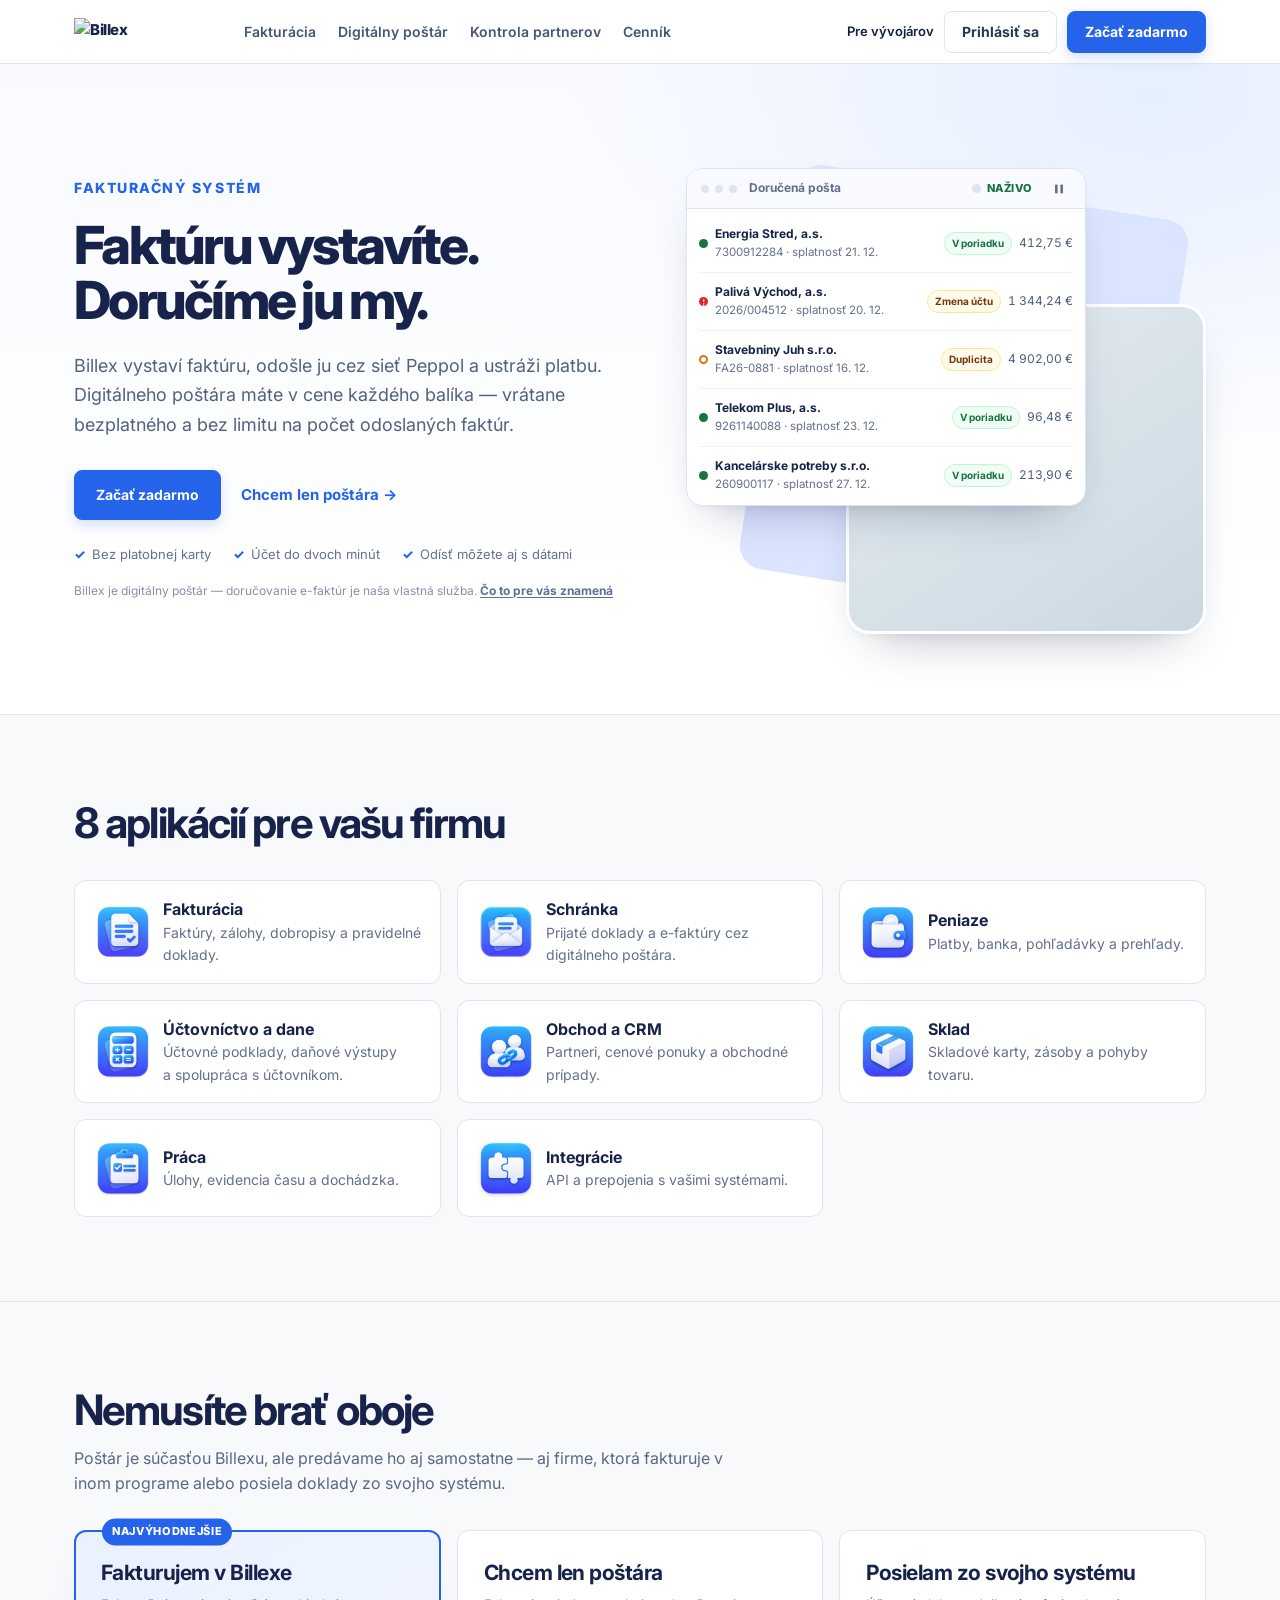
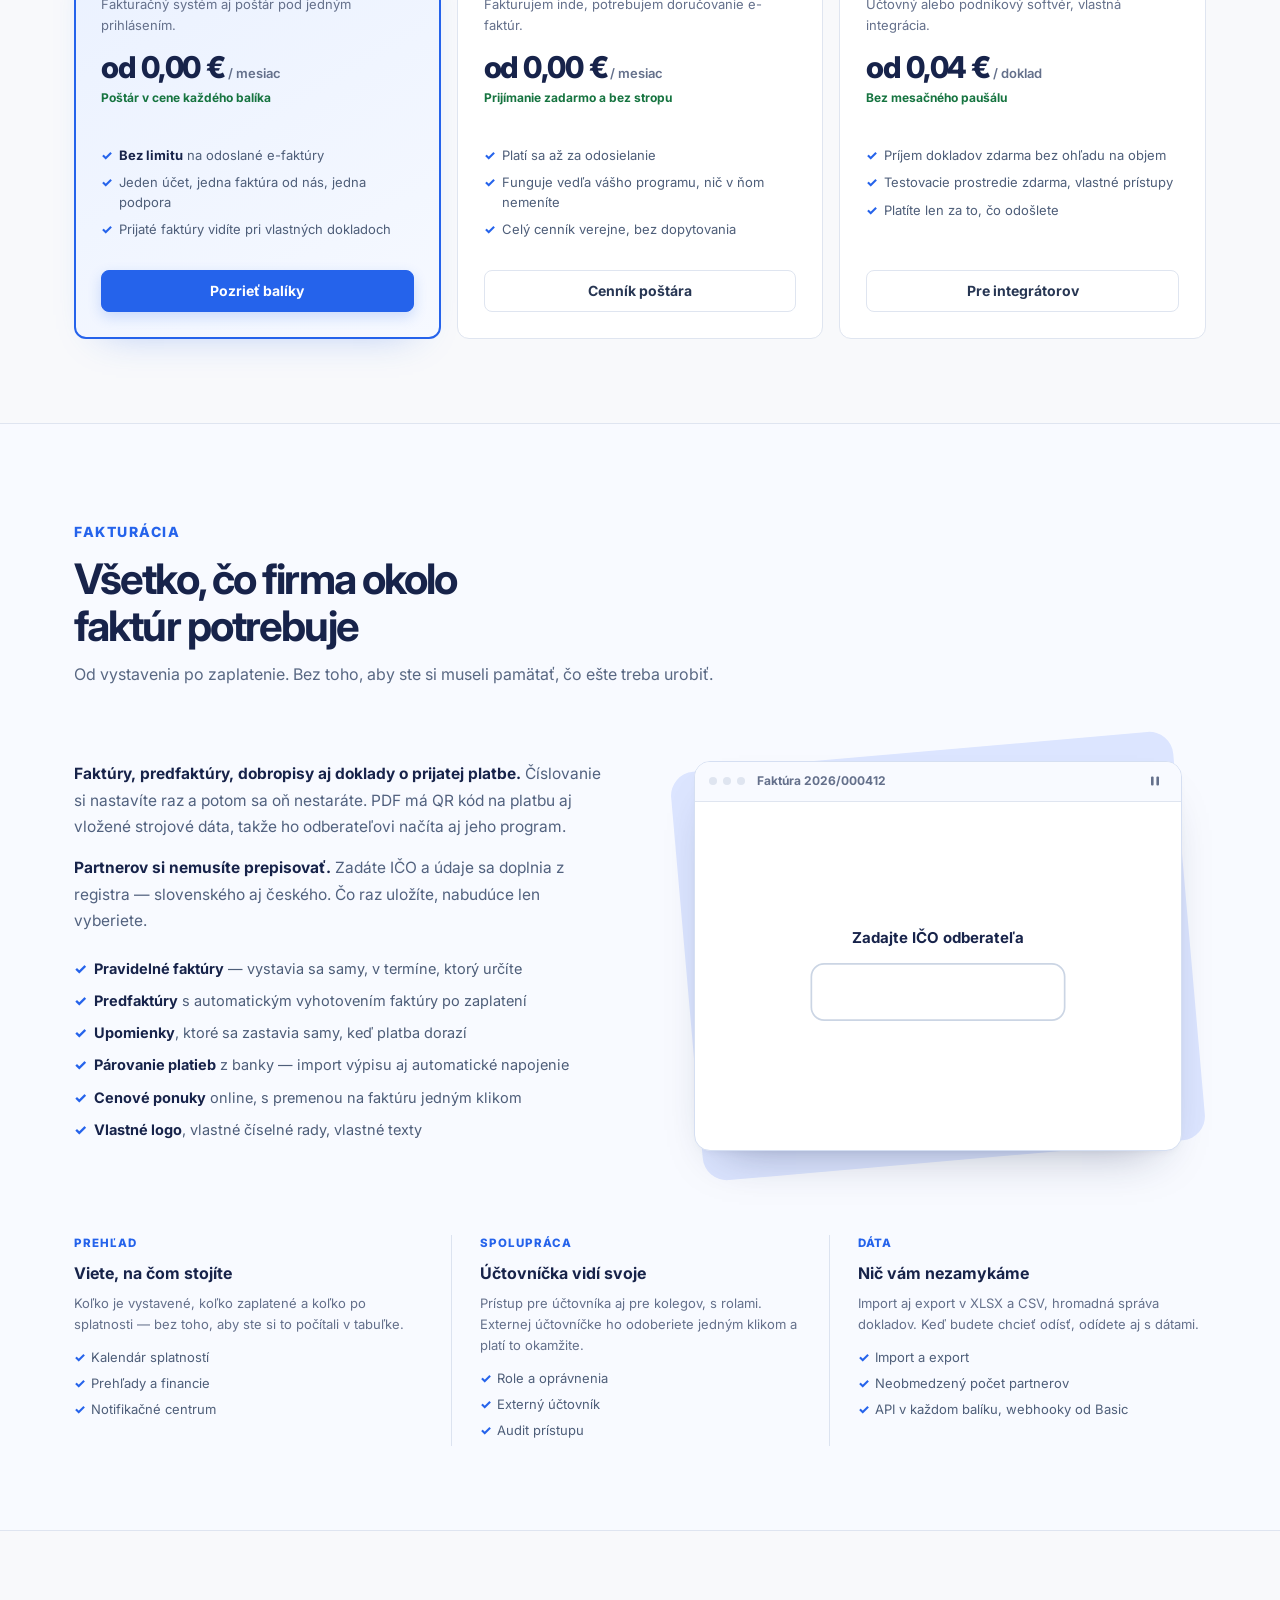
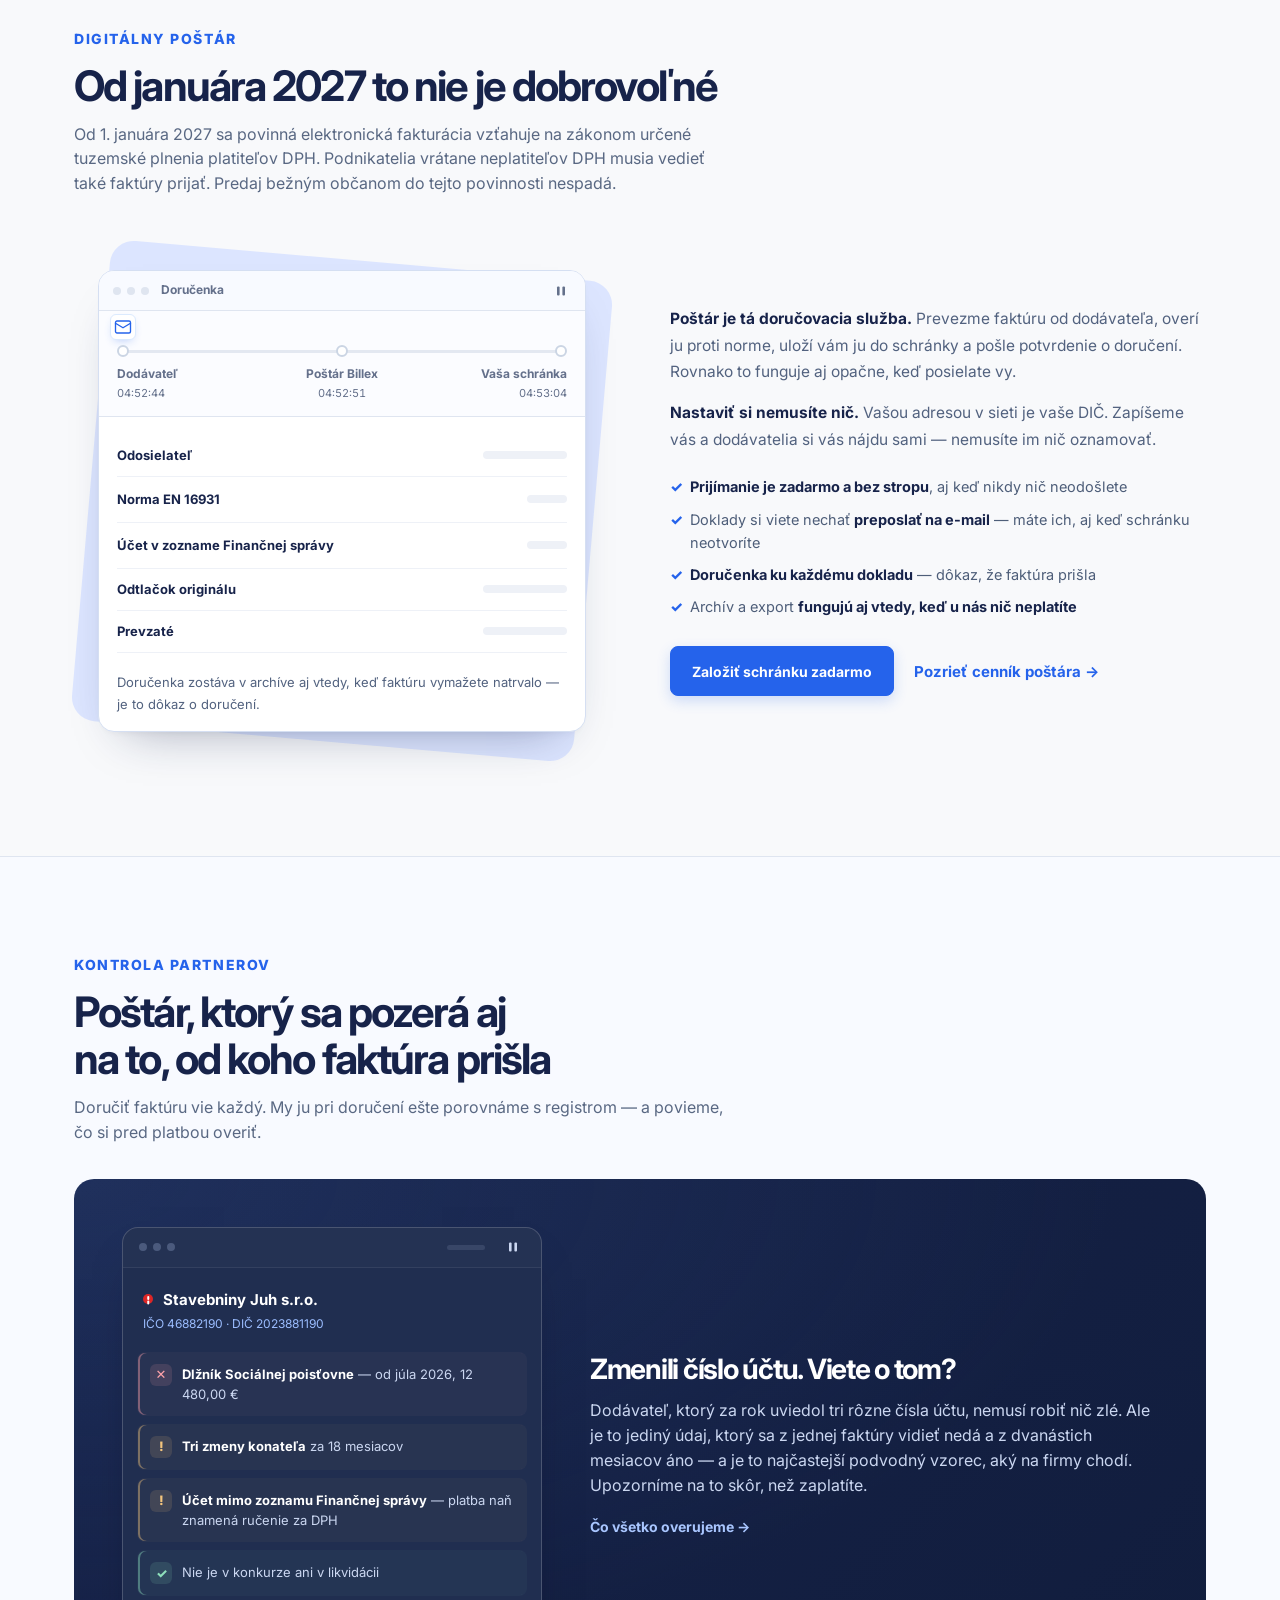
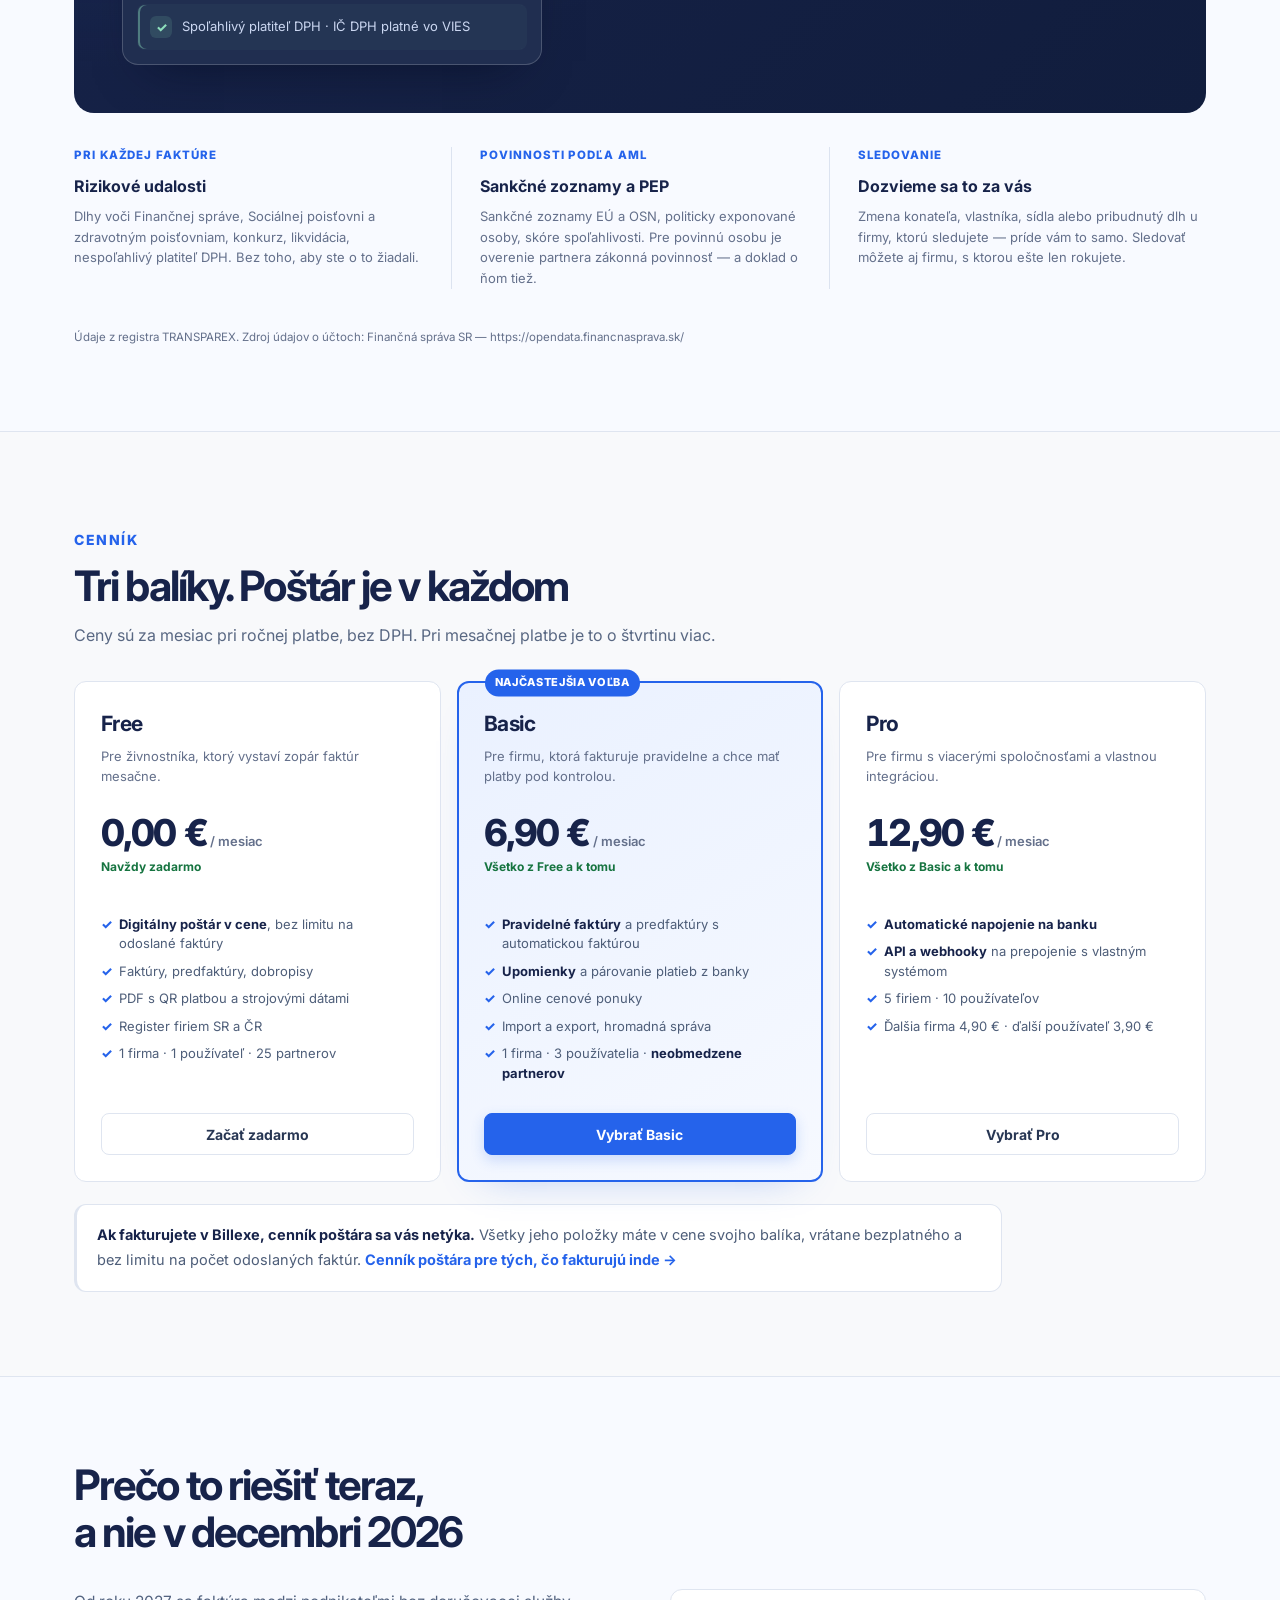
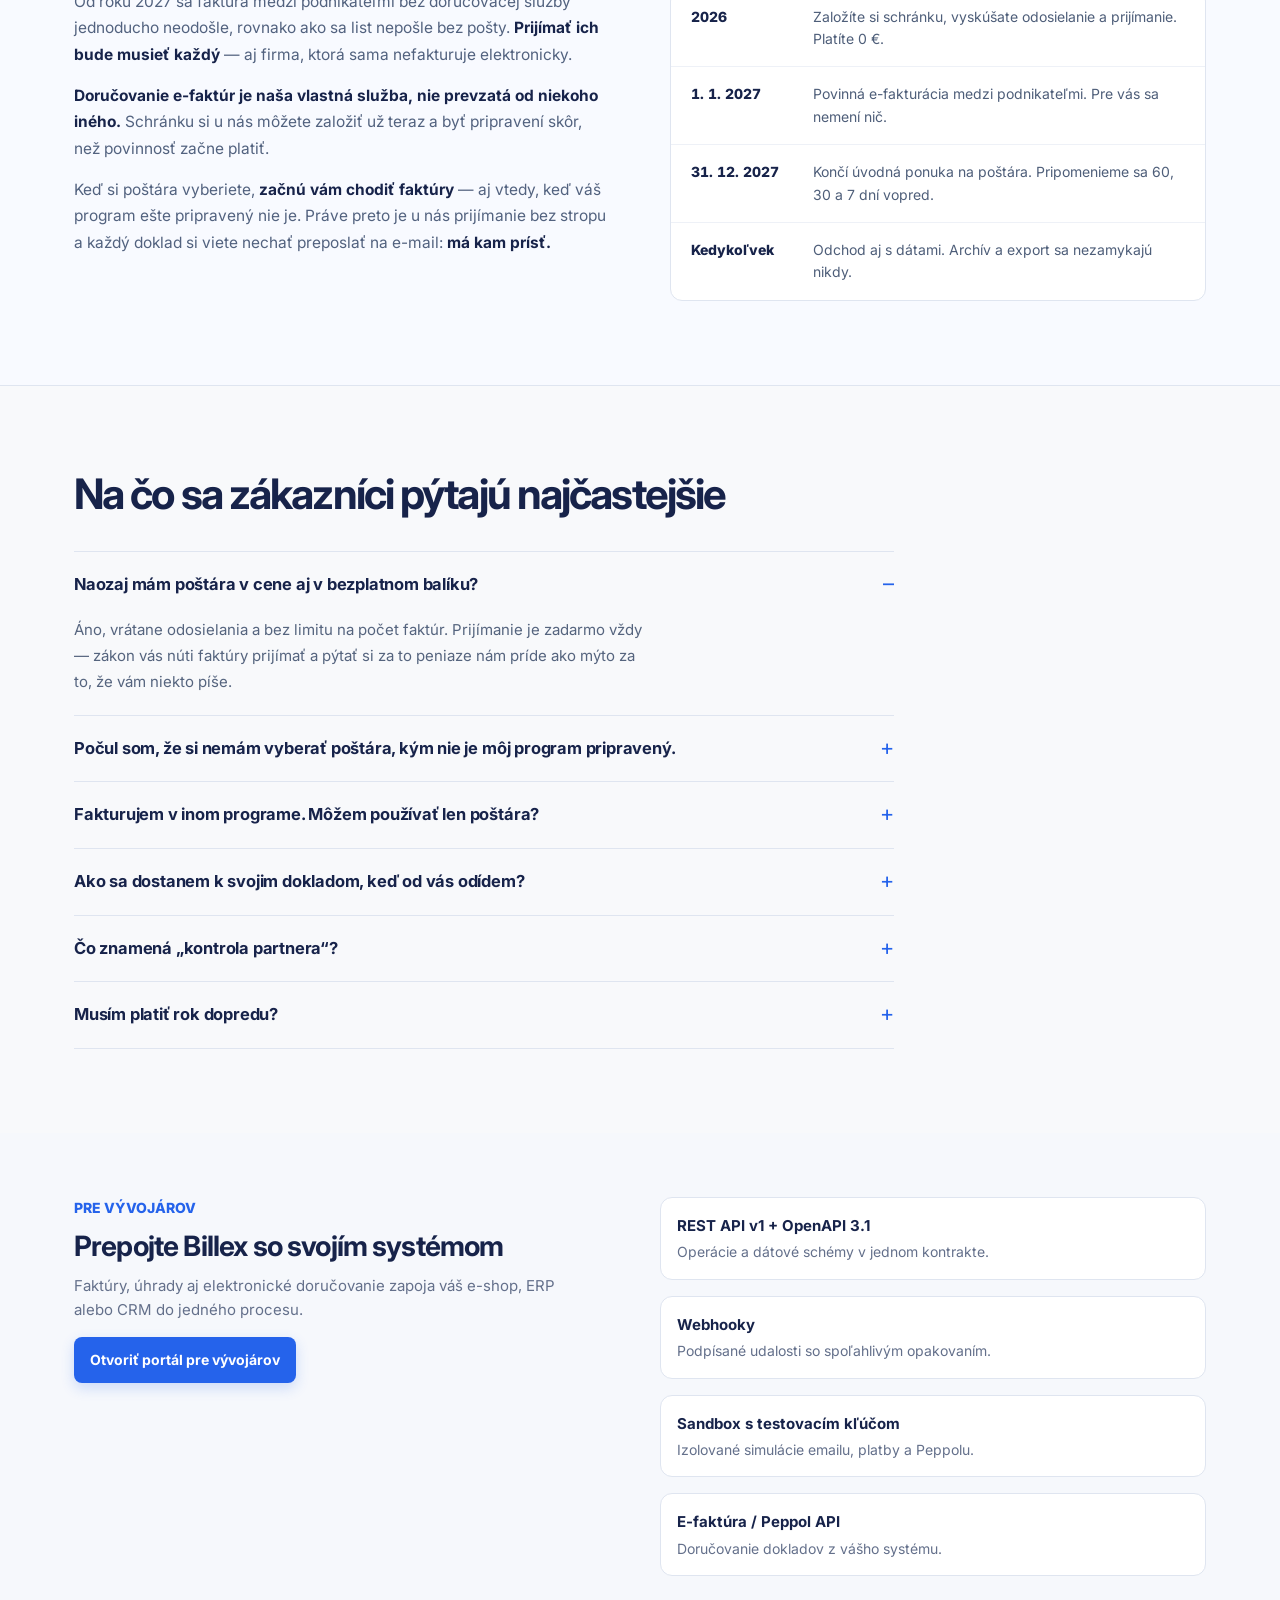
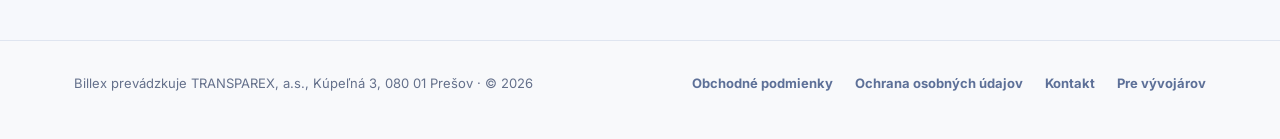
==== commit 300e9a9b: "fix(billex-homepage): pause control, readable demos, safer deploys Follow-up to the review of the li" ====
--- a/billex-homepage/index.html
+++ b/billex-homepage/index.html
@@ -263,10 +263,12 @@
           <img src="[data-uri]" width="1080" height="990" alt="" decoding="async">
         </picture>
       </div>
-      <div class="shot inbox" aria-label="Náhľad doručenej pošty" data-inbox>
-        <div class="bar"><i></i><i></i><i></i><span>Doručená pošta</span>
+      <div class="shot inbox" role="group" aria-label="Náhľad doručenej pošty" data-inbox>
+        <div class="bar" data-motion-toggle><i></i><i></i><i></i><span>Doručená pošta</span>
           <b class="inbox-live"><i></i>naživo</b></div>
-        <div class="body">
+        <!-- role=img: the list changes every few seconds, so screen readers get
+             one stable description instead of a moving target -->
+        <div class="body" role="img" aria-label="Faktúry priebežne prichádzajú do schránky a Billex každú skontroluje. Napríklad pri Palivá Východ, a.s. upozorní na zmenu účtu, pri Stavebniny Juh s.r.o. na duplicitu, ostatné sú v poriadku.">
           <!-- hero-live.js keeps this list running as an endless feed -->
           <ul class="inbox-list" data-list>
             <li class="shot-row inbox-row"><span class="dot hi"></span>
@@ -388,9 +390,9 @@
           </ul>
         </div>
         <div class="product-stage product-stage-invoice">
-        <div class="shot inv" aria-label="Náhľad editora faktúry" data-inv>
-          <div class="bar"><i></i><i></i><i></i><span data-fill="Faktúra {YYYY}/000412">Faktúra 2026/000412</span></div>
-          <div class="body">
+        <div class="shot inv" role="group" aria-label="Náhľad editora faktúry" data-inv>
+          <div class="bar" data-motion-toggle><i></i><i></i><i></i><span data-fill="Faktúra {YYYY}/000412">Faktúra 2026/000412</span></div>
+          <div class="body" role="img" aria-label="Po zadaní IČO 36412783 sa odberateľ Drevovýroba Kováč, s.r.o. doplní z registra a faktúra na 1 344,24 € je pripravená na odoslanie cez poštára.">
             <!-- inv.js replays this invoice in an endless loop -->
             <span class="inv-intro-label" aria-hidden="true">Zadajte IČO odberateľa</span>
             <div class="inv-field">
@@ -468,8 +470,8 @@
           </div>
         </div>
         <div class="product-stage product-stage-receipt">
-        <div class="shot route is-final" aria-label="Náhľad doručenky" data-route>
-          <div class="bar"><i></i><i></i><i></i><span>Doručenka</span></div>
+        <div class="shot route is-final" role="group" aria-label="Náhľad doručenky" data-route>
+          <div class="bar" data-motion-toggle><i></i><i></i><i></i><span>Doručenka</span></div>
           <div class="route-map" aria-hidden="true">
             <span class="route-line"><span class="route-fill"></span></span>
             <span class="route-env"><svg width="18" height="18"><use href="#i-mail"></use></svg></span>
@@ -479,7 +481,7 @@
               <li><span class="route-dot"></span><b>Vaša schránka</b><small class="num">08:14:22</small></li>
             </ol>
           </div>
-          <div class="body">
+          <div class="body" role="img" aria-label="Faktúra prešla od dodávateľa cez poštára Billex do vašej schránky. Spĺňa normu EN 16931, účet je v zozname Finančnej správy a doručenka je opečiatkovaná ako doručená.">
             <div class="shot-row" data-at="0"><span class="who">Odosielateľ</span><span class="amt">0245:2020372237</span></div>
             <div class="shot-row" data-at="1" data-check="650"><span class="who">Norma EN 16931</span><span class="badge g">V poriadku</span></div>
             <div class="shot-row" data-at="1" data-check="500"><span class="who">Účet v zozname Finančnej správy</span><span class="badge g">Áno</span></div>
@@ -507,7 +509,7 @@
 
       <div class="transparency aml">
         <div class="aml-card" data-partner-panel>
-          <div class="aml-chrome" aria-hidden="true"><i></i><i></i><i></i><span></span></div>
+          <div class="aml-chrome" data-motion-toggle><i aria-hidden="true"></i><i aria-hidden="true"></i><i aria-hidden="true"></i><span aria-hidden="true"></span></div>
           <div class="aml-company">
           <div class="h"><span class="dot"></span> Stavebniny Juh s.r.o.</div>
           <div class="ico">IČO 46882190 · DIČ 2023881190</div>
@@ -774,6 +776,7 @@
 
 </script>
 <script src="dates.js" defer></script>
+<script src="motion.js" defer></script>
 <script src="hero-live.js" defer></script>
 <script src="route.js" defer></script>
 <script src="inv.js" defer></script>
--- a/billex-homepage/design-system.css
+++ b/billex-homepage/design-system.css
@@ -71,6 +71,47 @@
   outline-offset: 3px;
 }
 
+/* Pause switch in each demo toolbar (motion.js adds it, WCAG 2.2.2).
+   24 x 24 px target (SC 2.5.8); the play/pause glyph follows aria-pressed. */
+.motion-toggle {
+  flex: none;
+  display: inline-grid;
+  place-items: center;
+  width: 24px;
+  height: 24px;
+  margin-left: 8px;
+  padding: 0;
+  border: 0;
+  border-radius: 6px;
+  background: transparent;
+  color: var(--muted);
+  cursor: pointer;
+  transition: background-color .15s ease, color .15s ease;
+}
+.shot > .bar > .motion-toggle { margin-left: auto; }
+.shot > .bar > .inbox-live + .motion-toggle { margin-left: 8px; }  /* "naživo" already pushes right */
+.motion-toggle:hover { background: var(--blue-50); color: var(--navy); }
+.motion-toggle:focus-visible { outline: 2px solid var(--billex-focus-ring); outline-offset: 2px; }
+.motion-toggle svg { fill: currentColor; }
+.motion-toggle .motion-play,
+.motion-toggle[aria-pressed="true"] .motion-pause { display: none; }
+.motion-toggle[aria-pressed="true"] .motion-play { display: inline; }
+.aml-chrome .motion-toggle { margin-left: 10px; color: #cbd7f1; }
+.aml-chrome .motion-toggle:hover { background: #ffffff14; color: #fff; }
+.aml-chrome .motion-toggle:focus-visible { outline-color: #fff; }
+
+/* Paused: the CSS-driven loops freeze too. Only the infinite ones are listed;
+   one-shot entrances (a verdict popping in) must finish, or they would stay
+   frozen half-transparent. Keep this in sync with `infinite` in the CSS. */
+html[data-motion="paused"] .hero-photo-frame-next,
+html[data-motion="paused"] .inbox-live i,
+html[data-motion="paused"] .inbox .inbox-row.is-checking .dot,
+html[data-motion="paused"] .inbox .badge.c i,
+html[data-motion="paused"] .inv.is-typing .inv-caret,
+html[data-motion="paused"] .inv-company::before,
+html[data-motion="paused"] .route.is-moving .route-env svg,
+html[data-motion="paused"] .route .shot-row.is-check .route-ph::before { animation-play-state: paused; }
+
 @media (prefers-reduced-motion: reduce) {
   .button, .billex-developer-grid a { transition: none; }
 }
--- a/billex-homepage/route.css
+++ b/billex-homepage/route.css
@@ -86,7 +86,9 @@
   background: #fff;
   transition: background-color .25s, border-color .25s, box-shadow .25s;
 }
-.route-stops b { color: #8792a7; font-size: 12px; font-weight: 700; transition: color .25s; }
+/* not-yet-reached stops: muted, but still 4.8 : 1 on the map background
+   (was #8792a7 = 3.0 : 1); reached stops turn navy and their dot fills */
+.route-stops b { color: var(--muted); font-size: 12px; font-weight: 700; transition: color .25s; }
 .route-stops small { color: var(--muted); font-size: 11px; opacity: 0; transition: opacity .25s; }
 
 .route-stops li.is-on .route-dot,
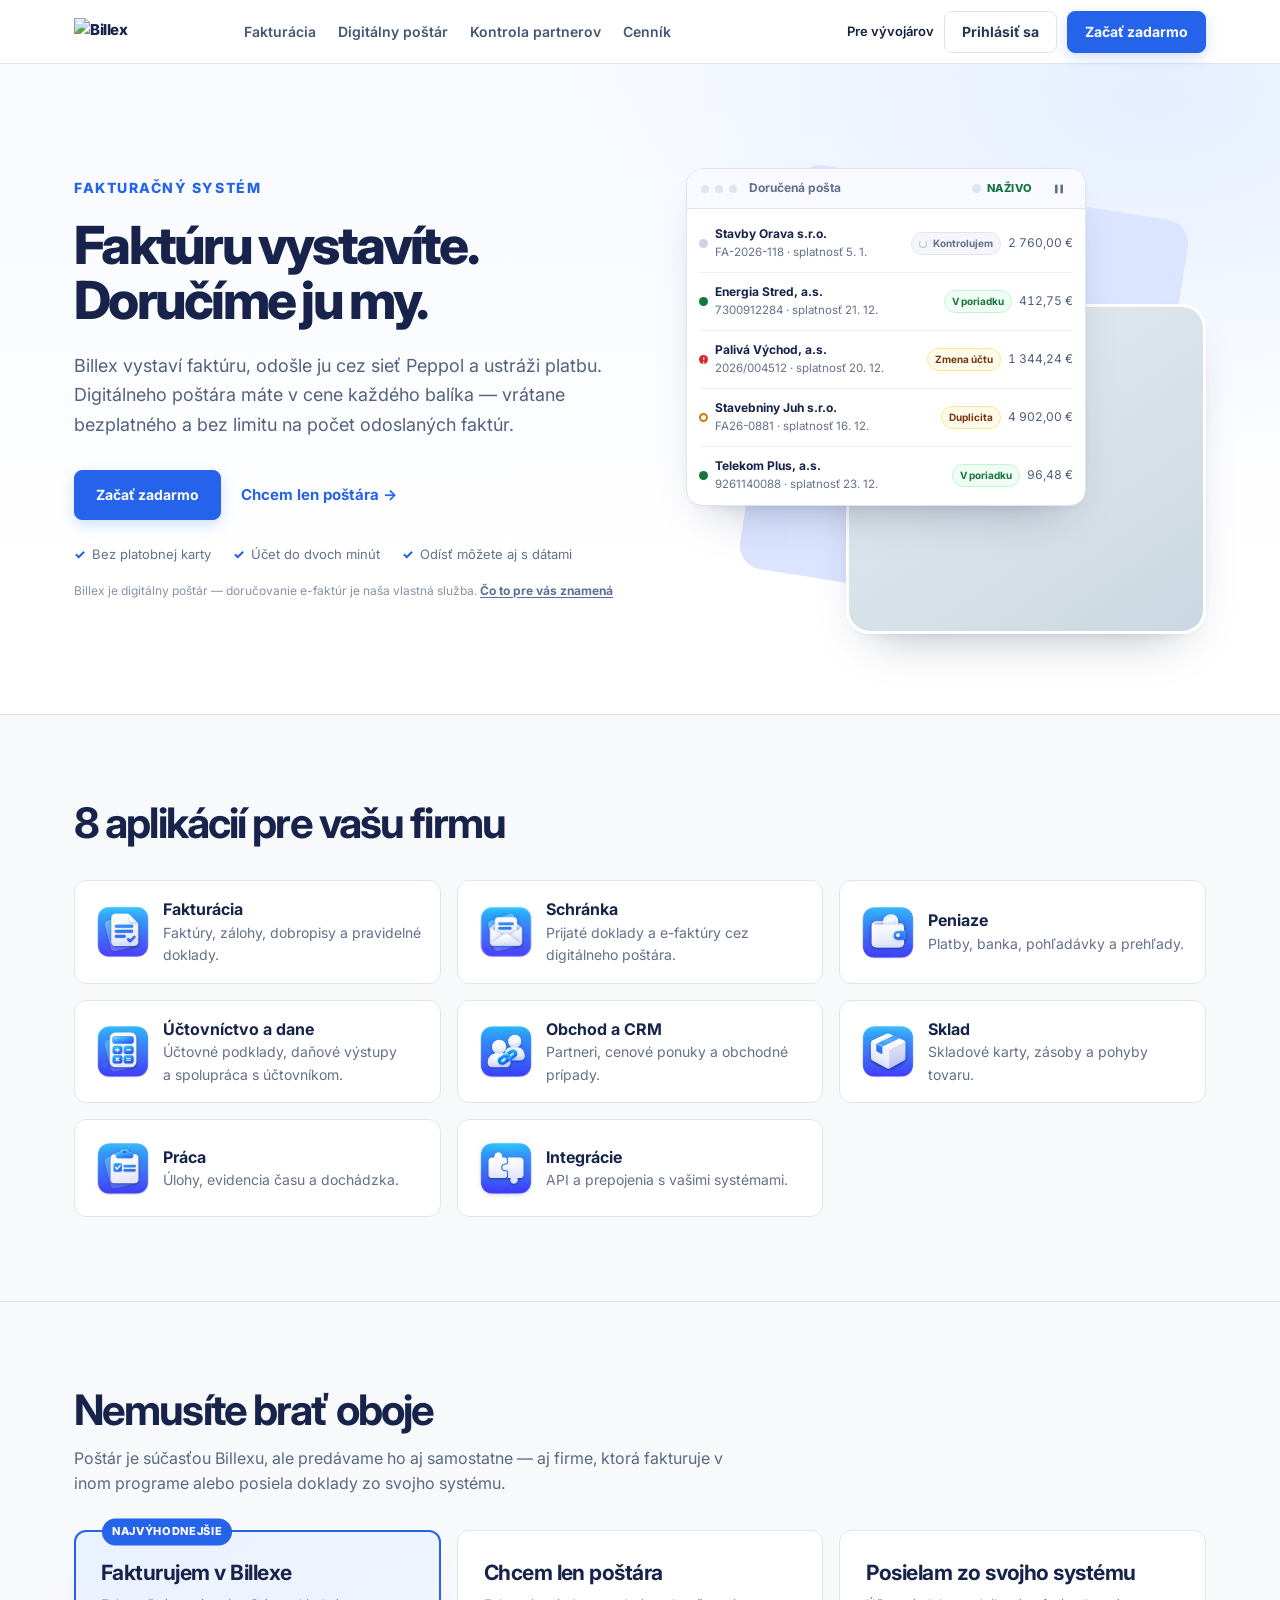
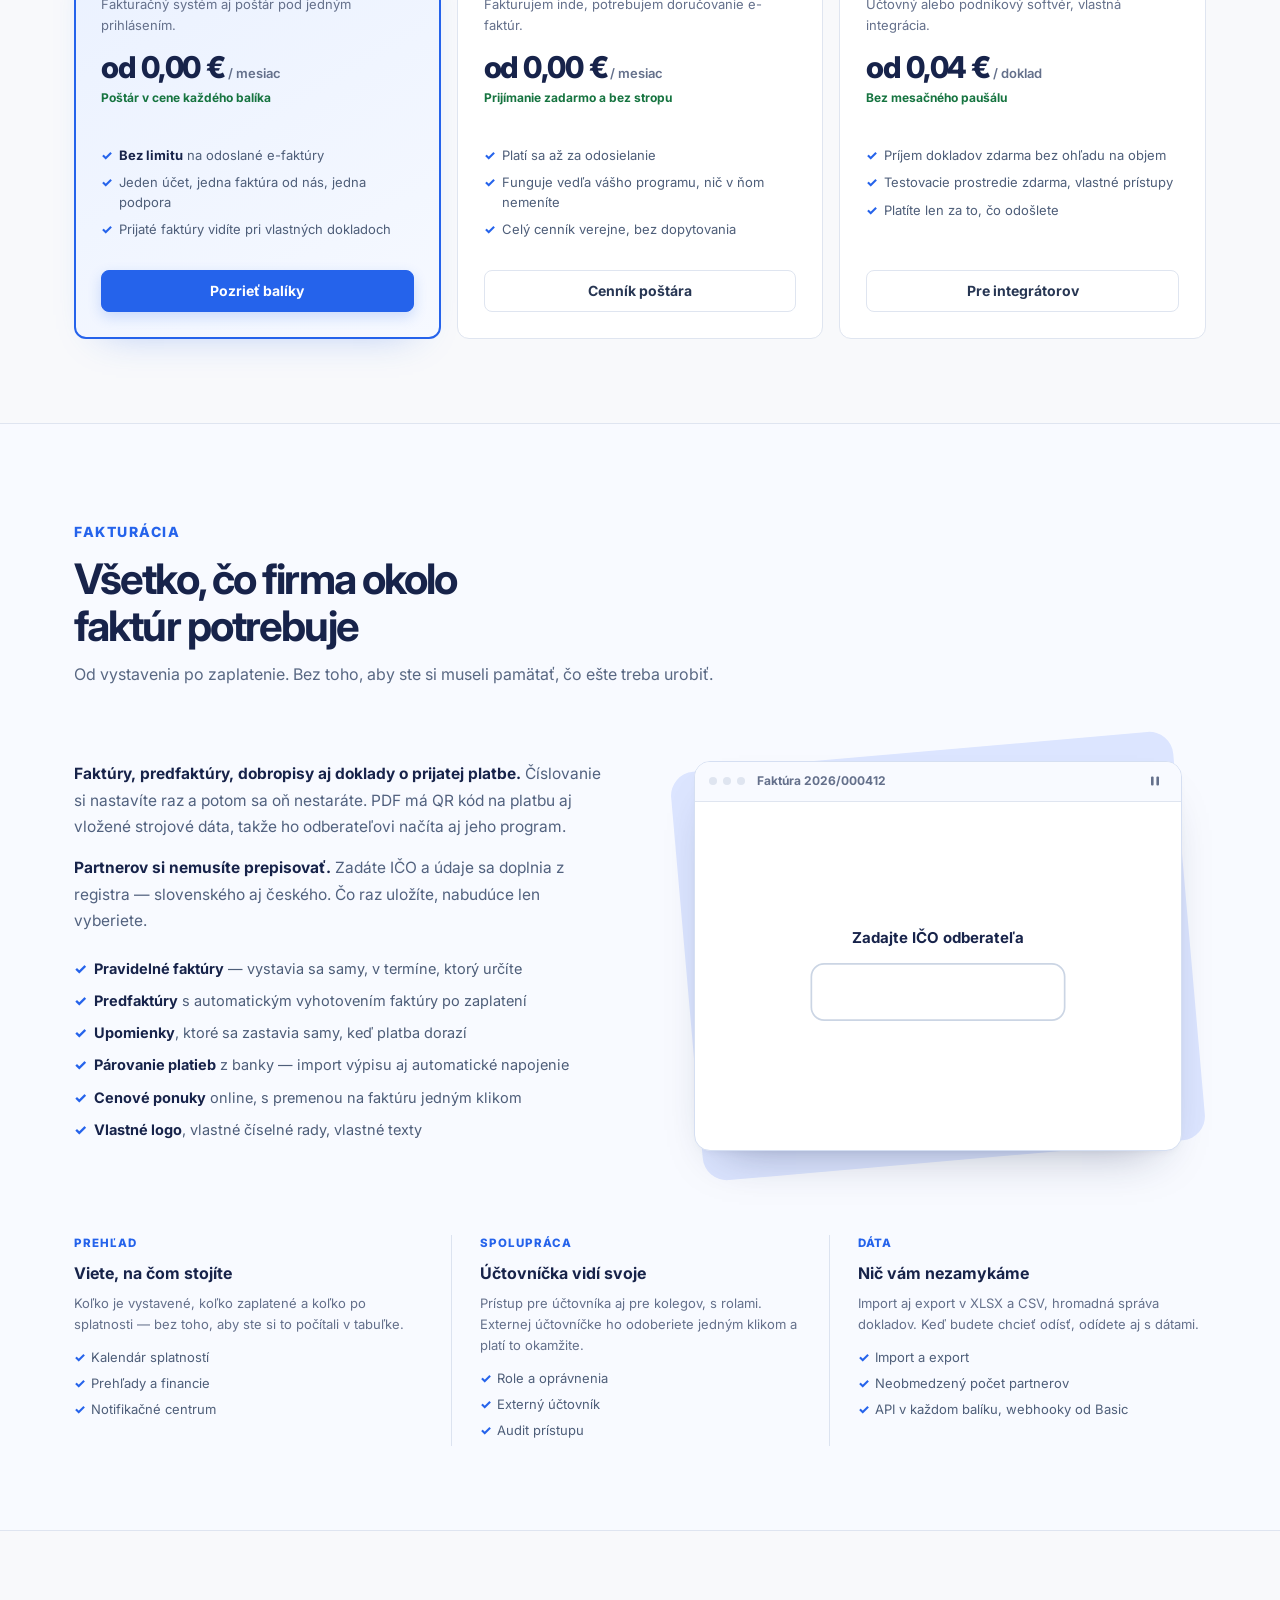
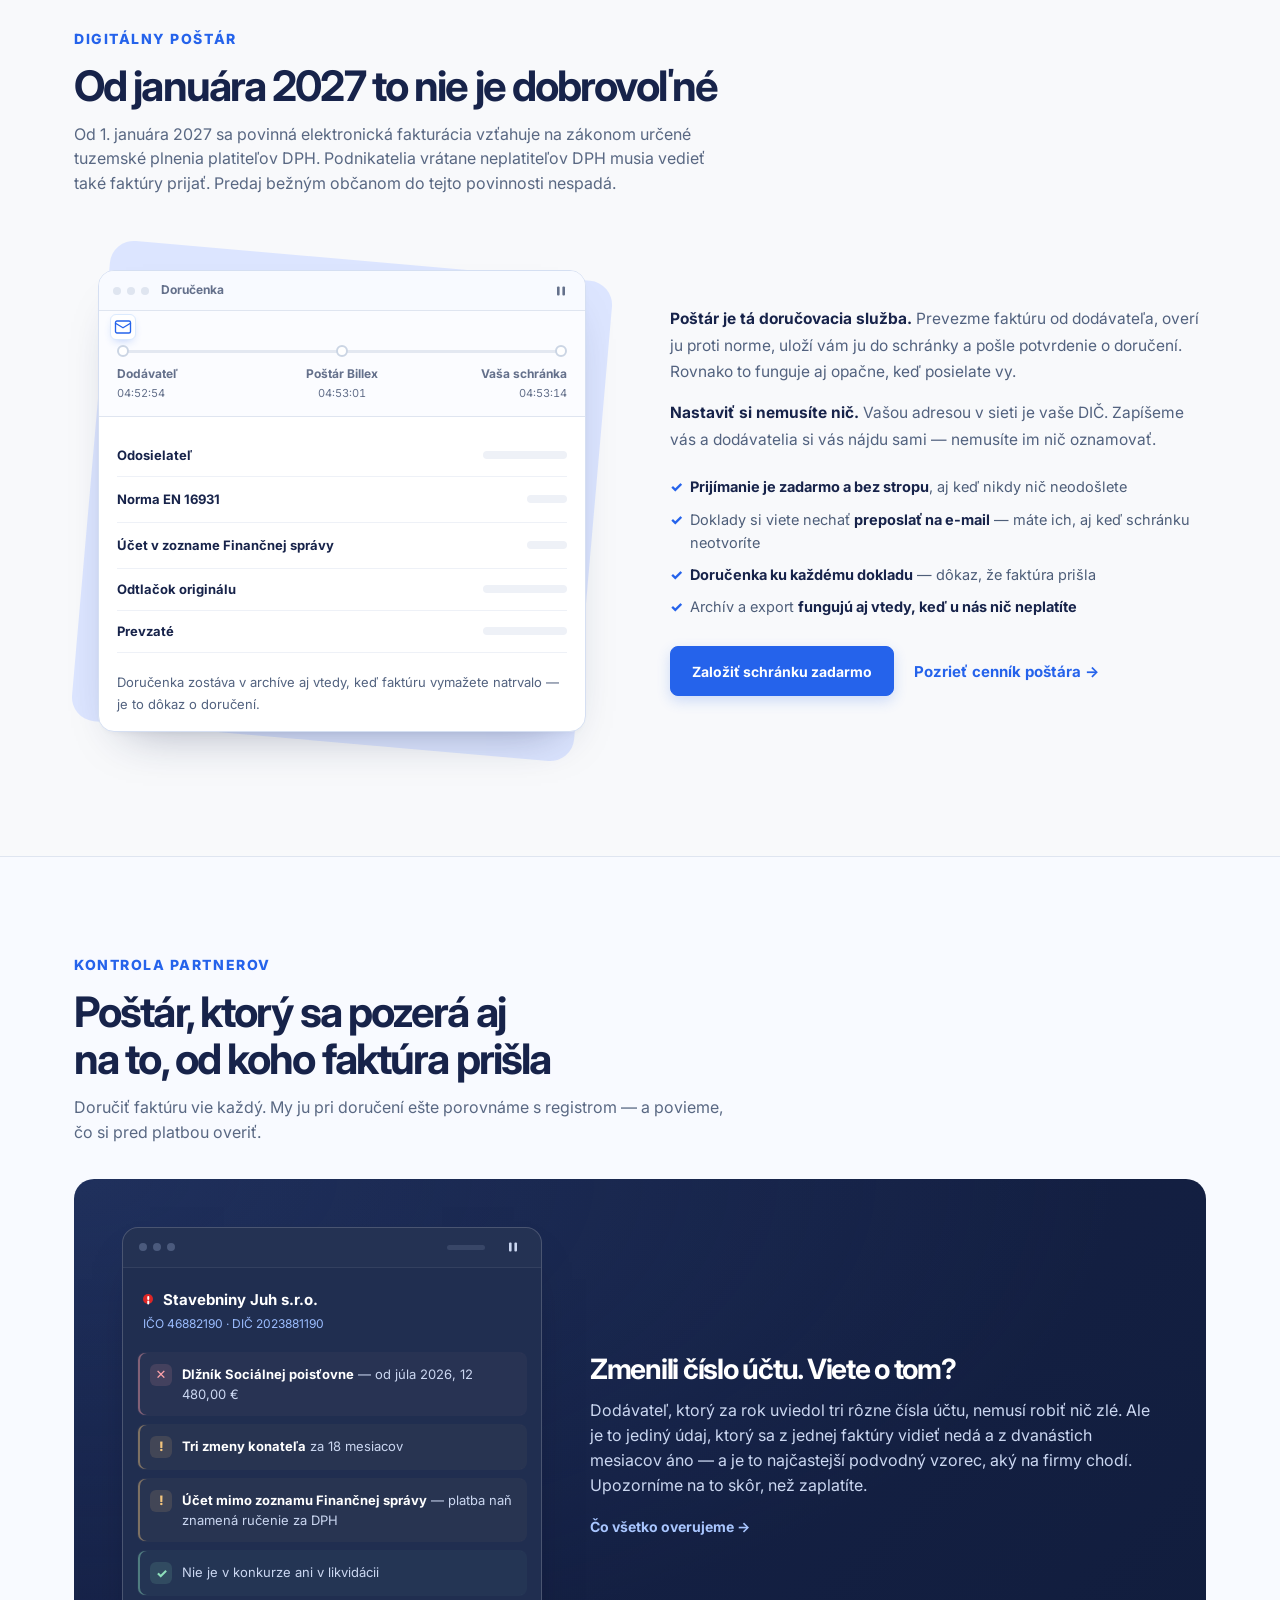
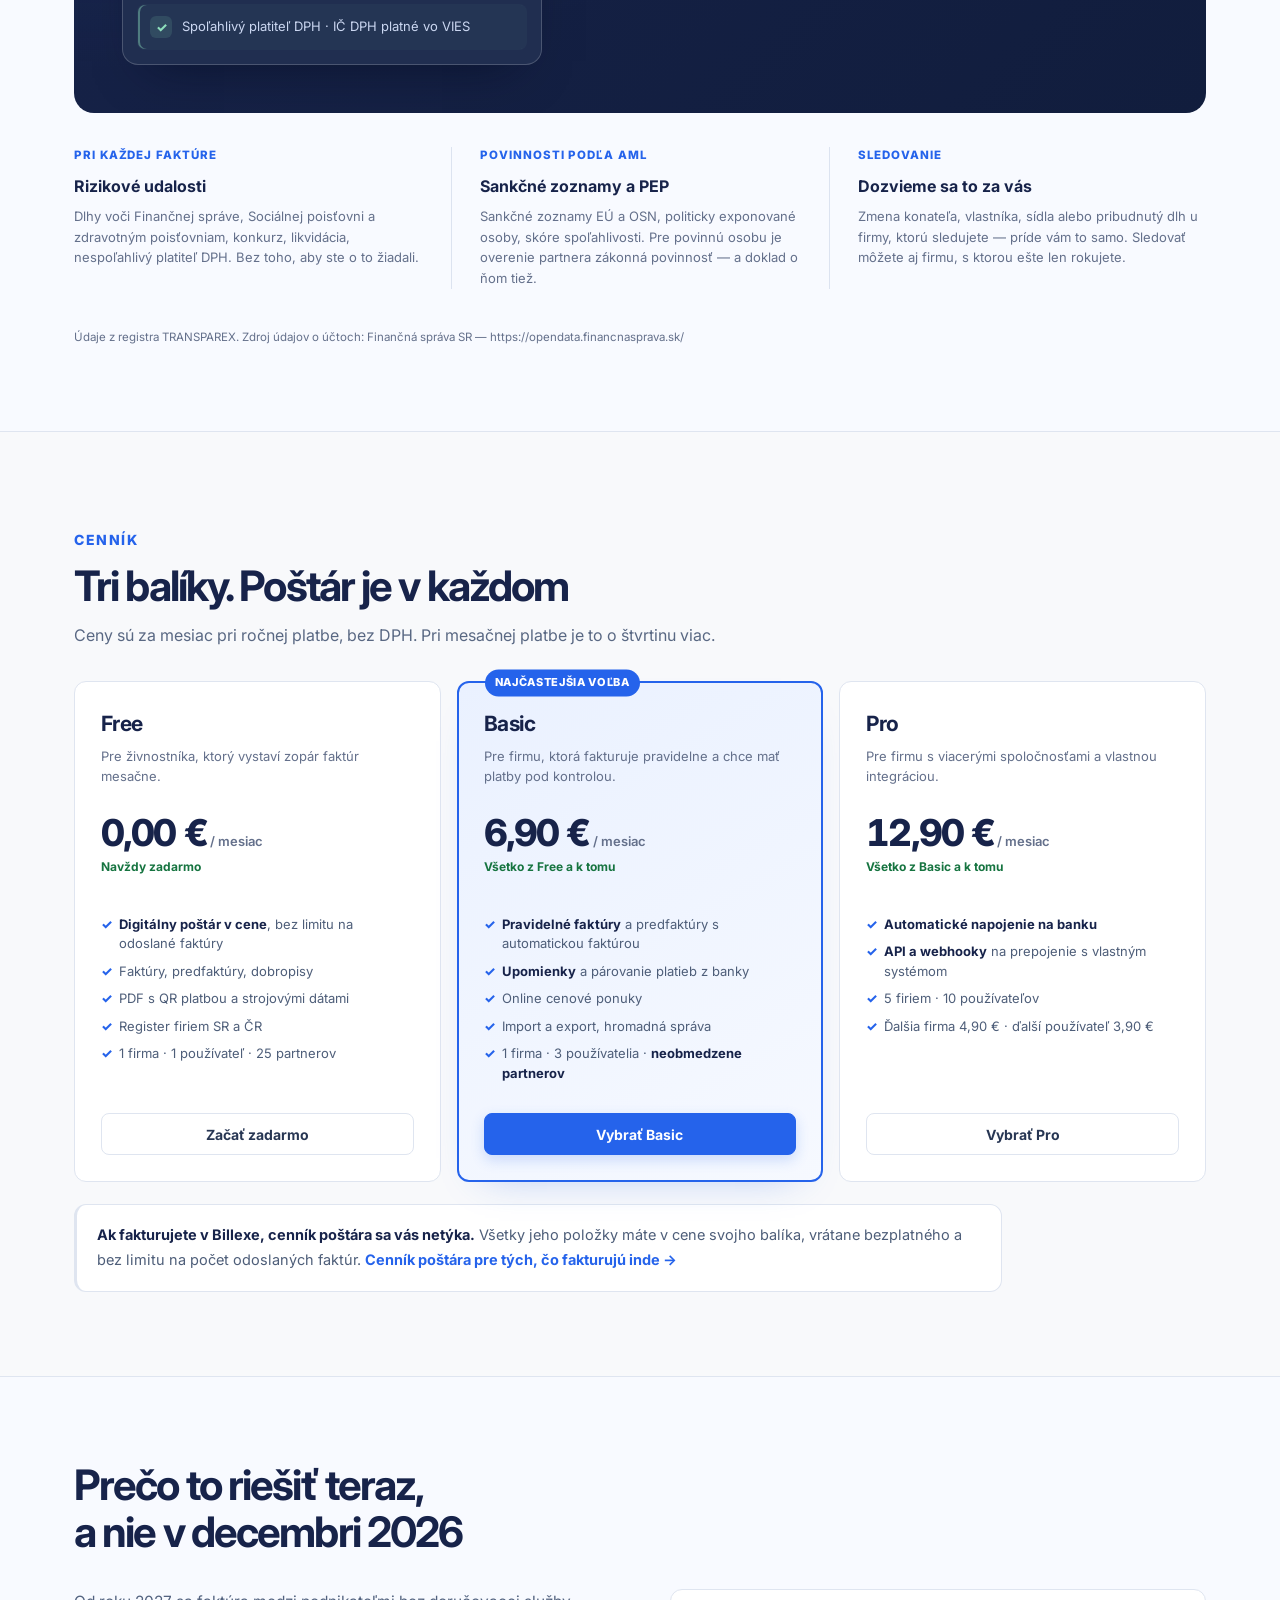
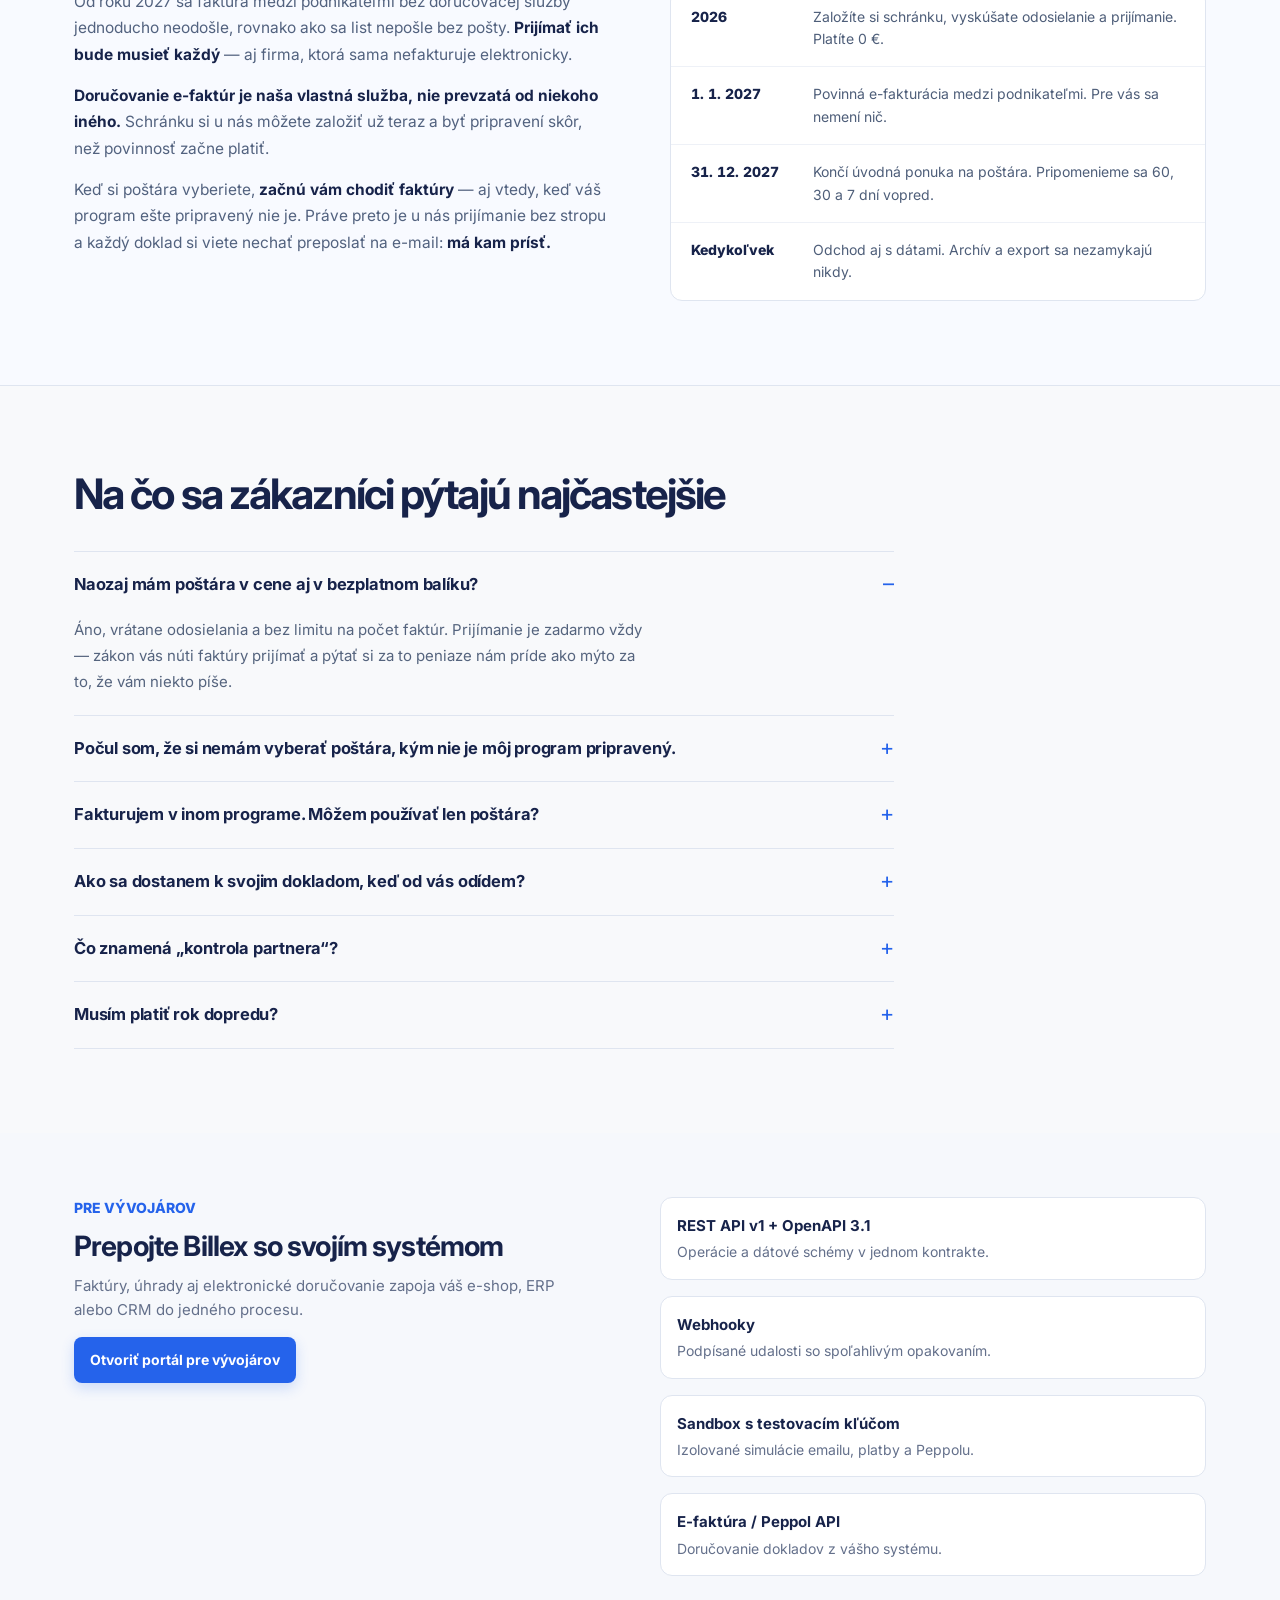
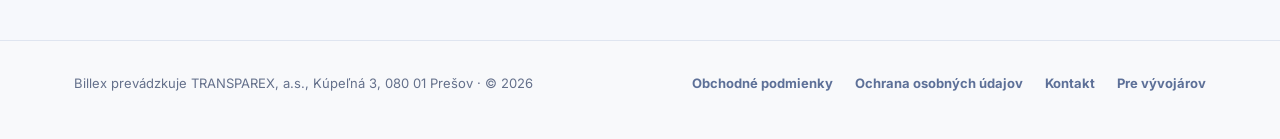
==== commit f02ecbf0: "feat(billex-homepage): reveal the app cards and icons on scroll The "8 aplikácií" grid now comes in " ====
--- a/billex-homepage/index.html
+++ b/billex-homepage/index.html
@@ -301,7 +301,7 @@
   <section class="section" id="aplikacie">
     <div class="wrap">
       <div class="section-head"><h2>8 aplikácií pre vašu firmu</h2></div>
-      <div class="addons three">
+      <div class="addons three" data-reveal>
                   <div class="addon"><img class="app-icon" src="icons/fakturacia.webp" width="72" height="72" alt="" loading="lazy" decoding="async"><div class="app-copy"><h3>Fakturácia</h3><p>Faktúry, zálohy, dobropisy a&nbsp;pravidelné doklady.</p></div></div>
                   <div class="addon"><img class="app-icon" src="icons/schranka.webp" width="72" height="72" alt="" loading="lazy" decoding="async"><div class="app-copy"><h3>Schránka</h3><p>Prijaté doklady a&nbsp;e-faktúry cez digitálneho poštára.</p></div></div>
                   <div class="addon"><img class="app-icon" src="icons/peniaze.webp" width="72" height="72" alt="" loading="lazy" decoding="async"><div class="app-copy"><h3>Peniaze</h3><p>Platby, banka, pohľadávky a&nbsp;prehľady.</p></div></div>
@@ -777,6 +777,7 @@
 </script>
 <script src="dates.js" defer></script>
 <script src="motion.js" defer></script>
+<script src="reveal.js" defer></script>
 <script src="hero-live.js" defer></script>
 <script src="route.js" defer></script>
 <script src="inv.js" defer></script>
--- a/billex-homepage/design-system.css
+++ b/billex-homepage/design-system.css
@@ -112,6 +112,18 @@
 html[data-motion="paused"] .route.is-moving .route-env svg,
 html[data-motion="paused"] .route .shot-row.is-check .route-ph::before { animation-play-state: paused; }
 
+/* Staggered reveal on scroll (reveal.js adds .reveal-ready to the group and
+   .is-in to each child as it enters, with its delay in --d). Only opacity
+   and translate move, so the optical scale on the app icons is untouched. */
+[data-reveal].reveal-ready > * { opacity: 0; translate: 0 14px; }
+[data-reveal].reveal-ready > .is-in {
+  opacity: 1;
+  translate: none;
+  transition: opacity .5s ease, translate .6s cubic-bezier(.2, .7, .2, 1);
+  transition-delay: var(--d, 0ms);
+}
+[data-reveal].reveal-instant > * { transition: none !important; }
+
 @media (prefers-reduced-motion: reduce) {
   .button, .billex-developer-grid a { transition: none; }
 }
--- a/billex-homepage/app-icons.css
+++ b/billex-homepage/app-icons.css
@@ -33,3 +33,20 @@
   #aplikacie .addon { grid-template-columns: 56px minmax(0, 1fr); column-gap: 4px; }
   #aplikacie .app-icon { width: 56px; height: 56px; }
 }
+
+/* First reveal (reveal.js): the icon fades in a beat after its card and
+   settles from a slight tilt. It uses the individual rotate/scale
+   properties, which compose with the optical `transform: scale()` above
+   instead of replacing it. */
+#aplikacie [data-reveal].reveal-ready .app-icon { opacity: 0; rotate: -12deg; scale: .86; }
+#aplikacie [data-reveal].reveal-ready > .is-in .app-icon {
+  opacity: 1;
+  rotate: 0deg;
+  scale: 1;
+  transition:
+    opacity .45s ease,
+    rotate .75s cubic-bezier(.34, 1.56, .64, 1),
+    scale .75s cubic-bezier(.34, 1.56, .64, 1);
+  transition-delay: calc(var(--d, 0ms) + 140ms);
+}
+#aplikacie [data-reveal].reveal-instant .app-icon { transition: none !important; }
